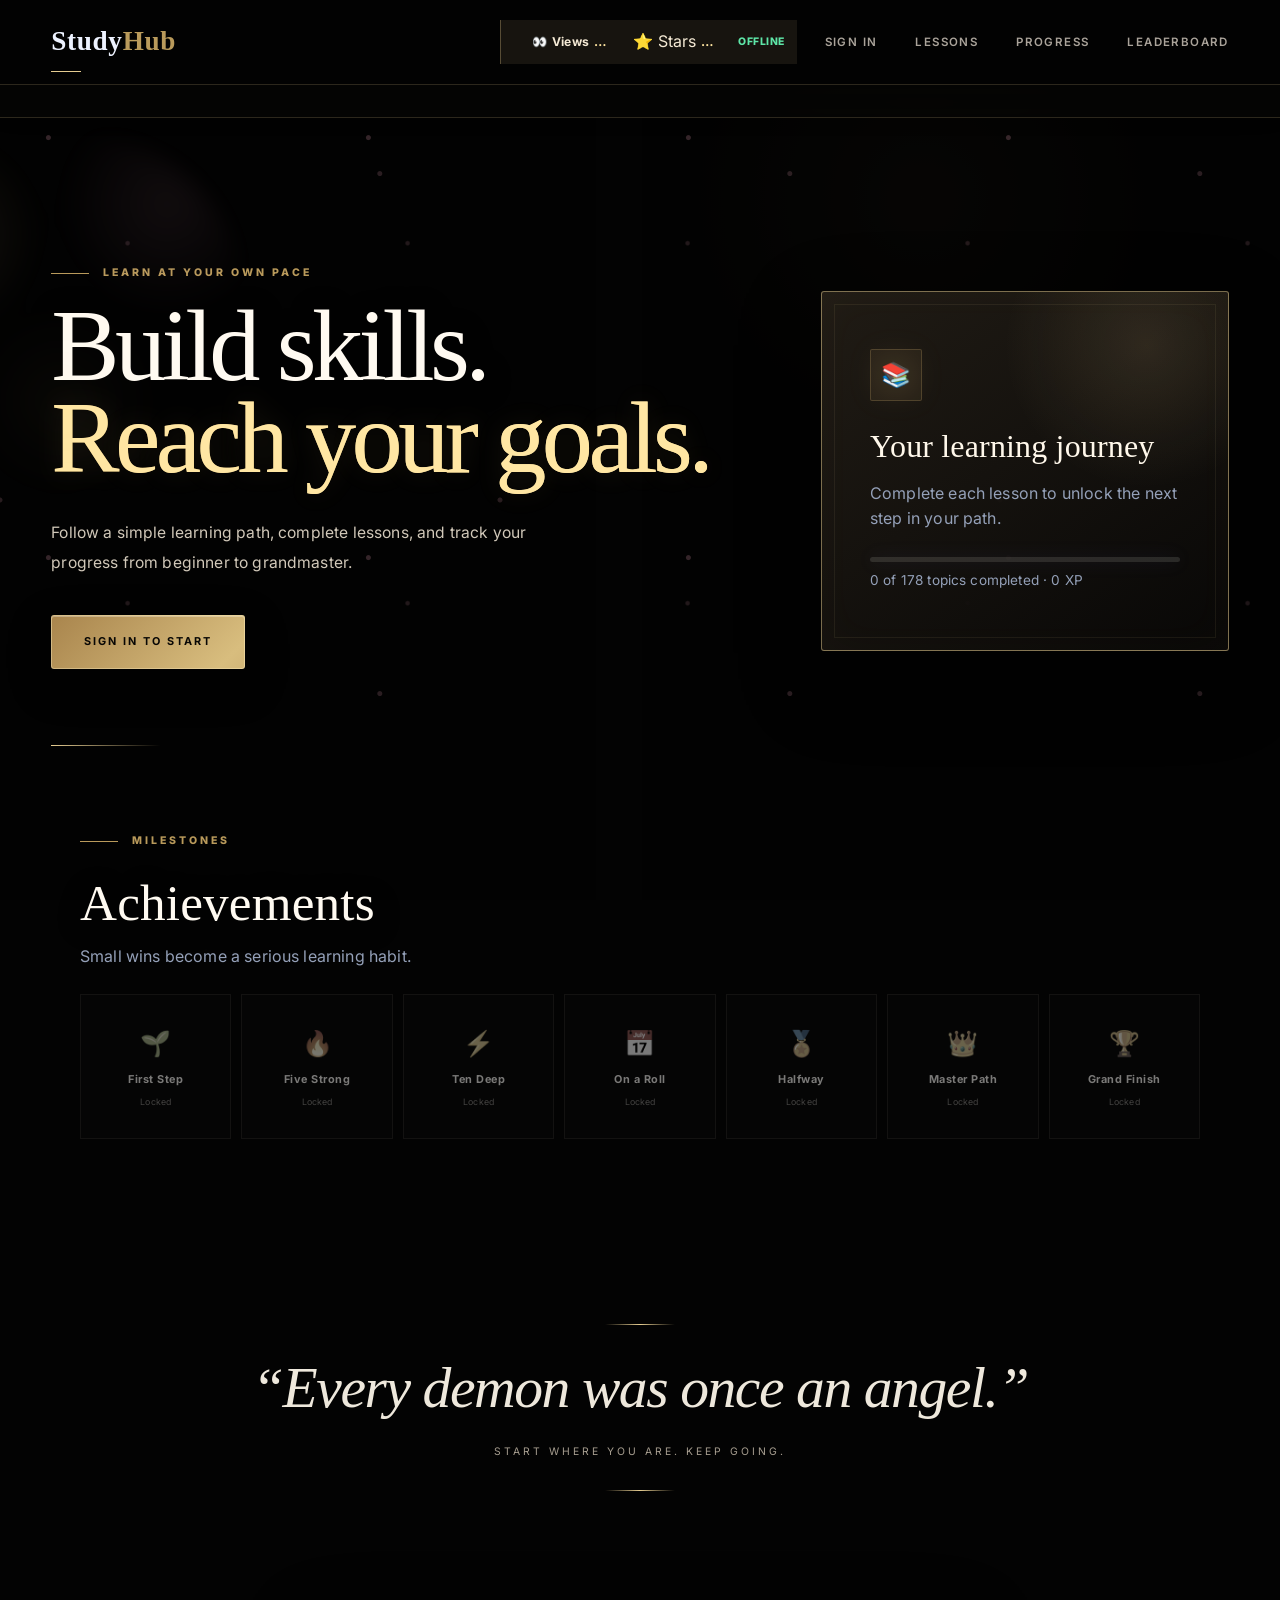
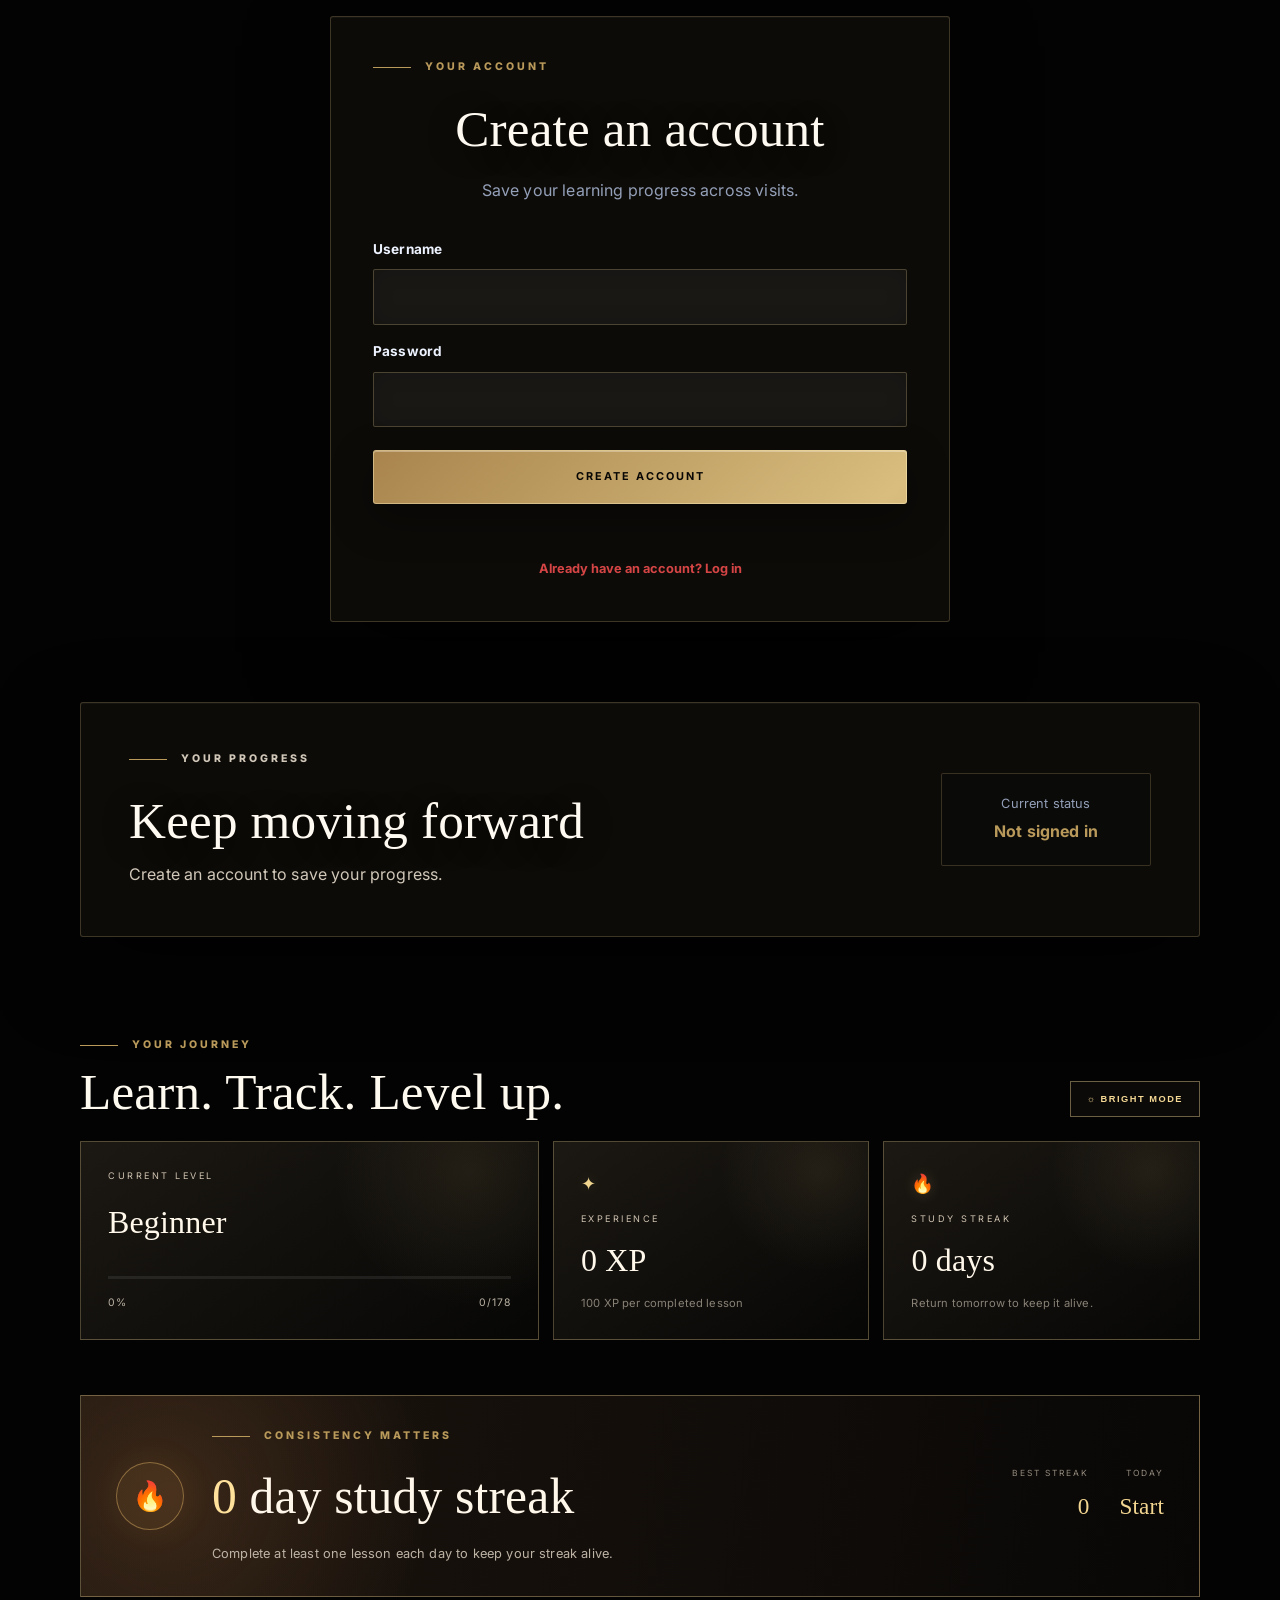
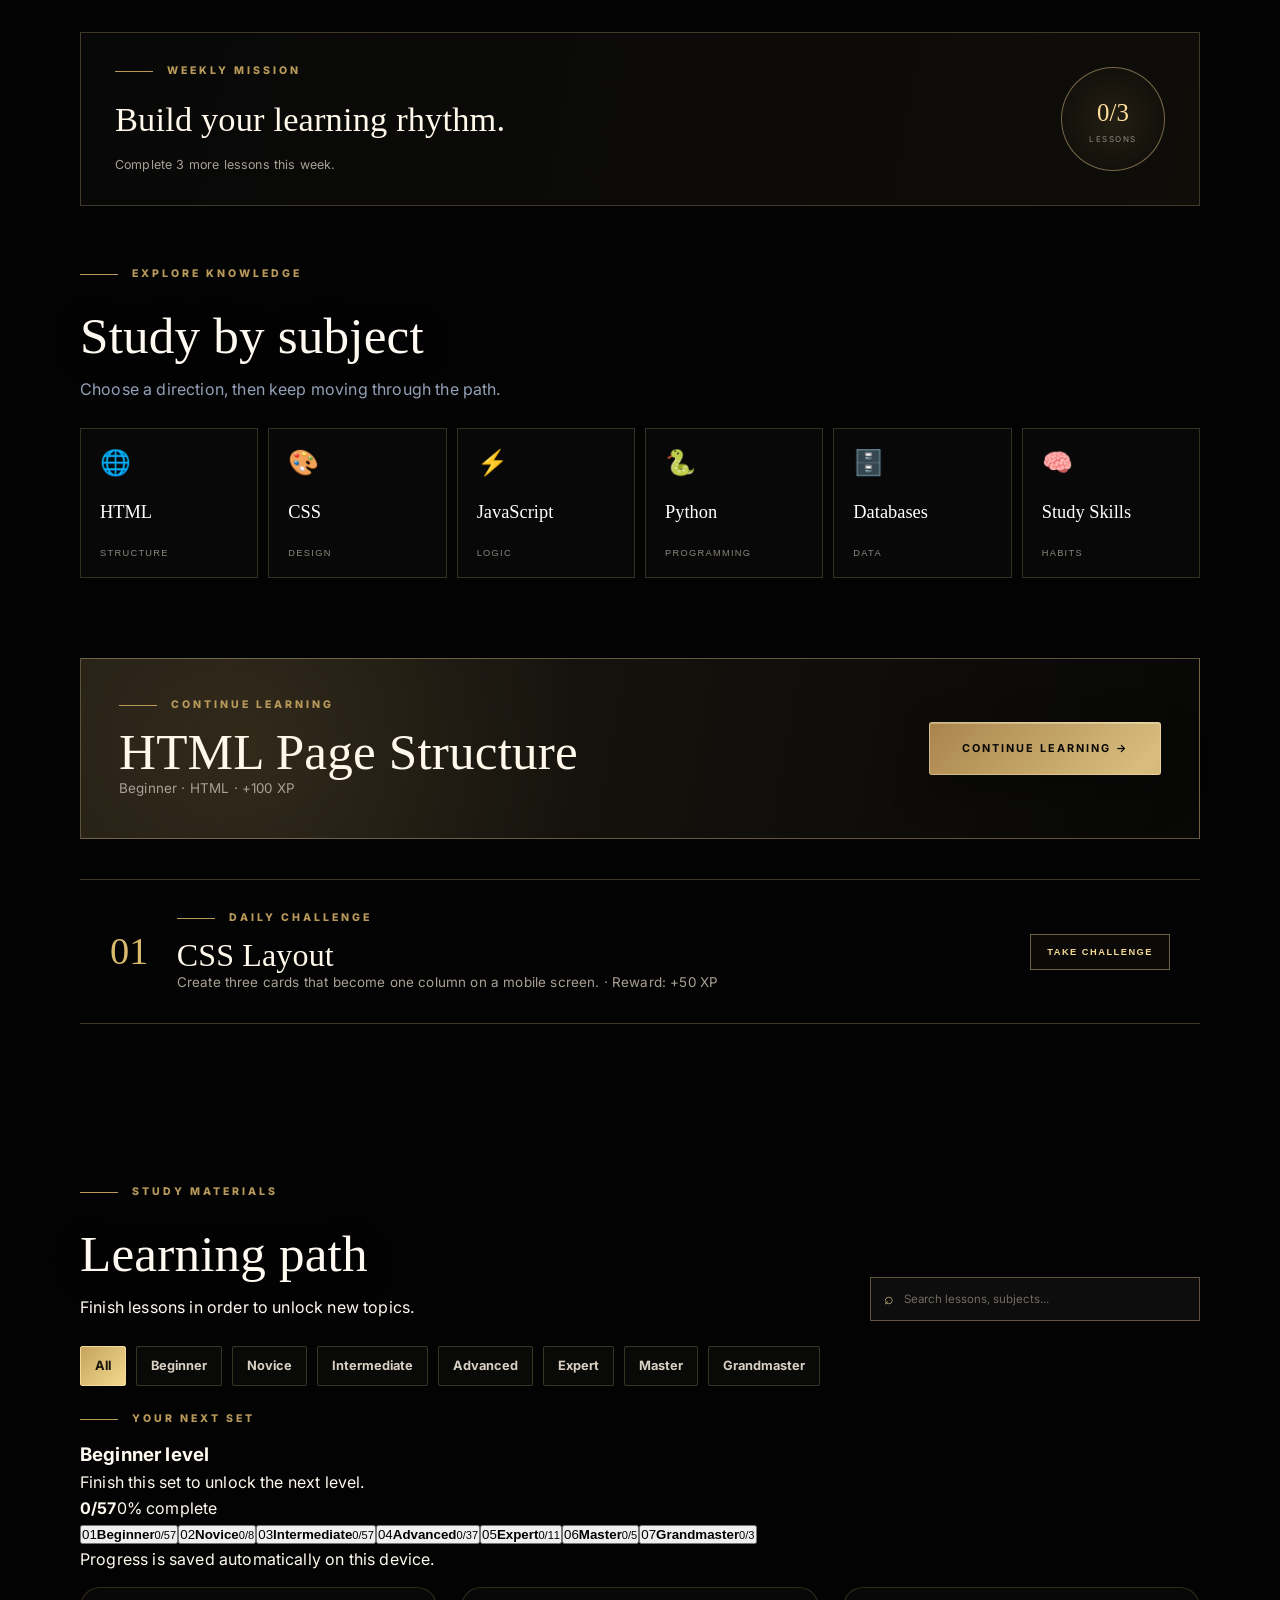
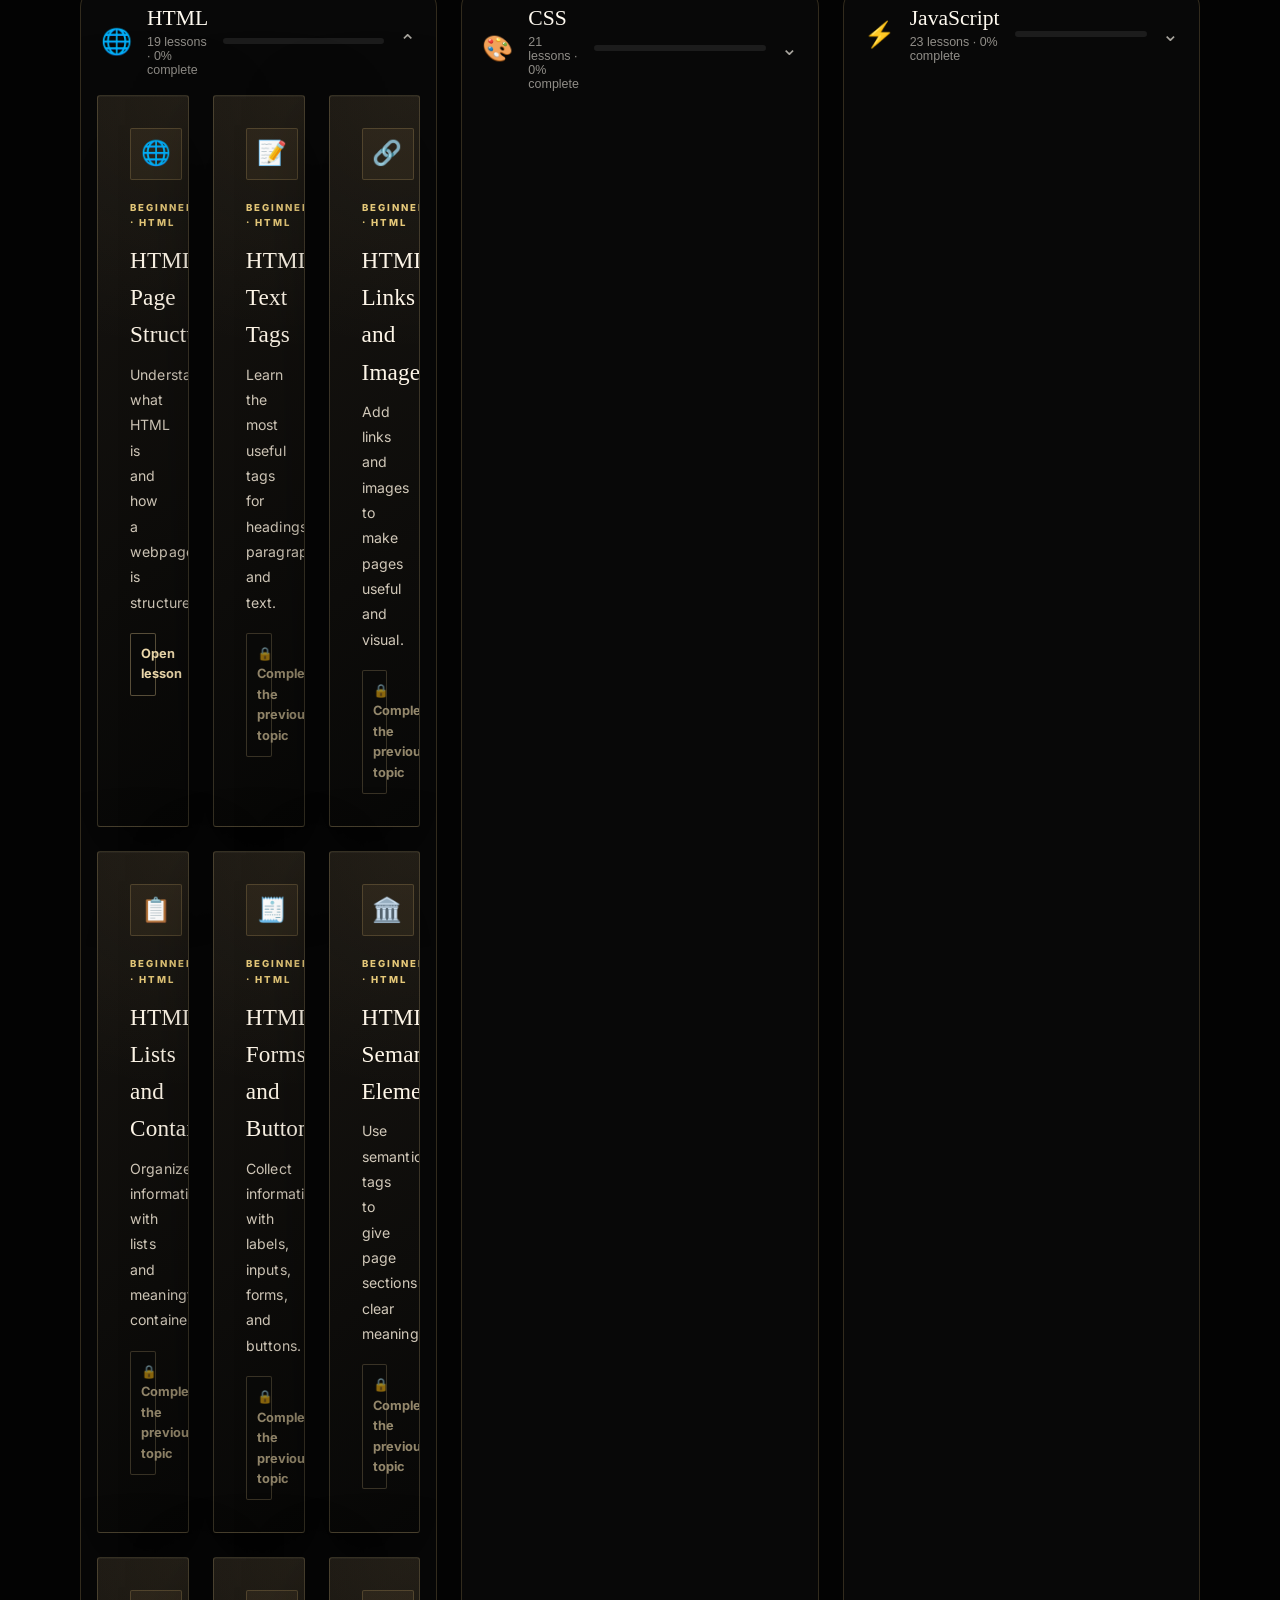
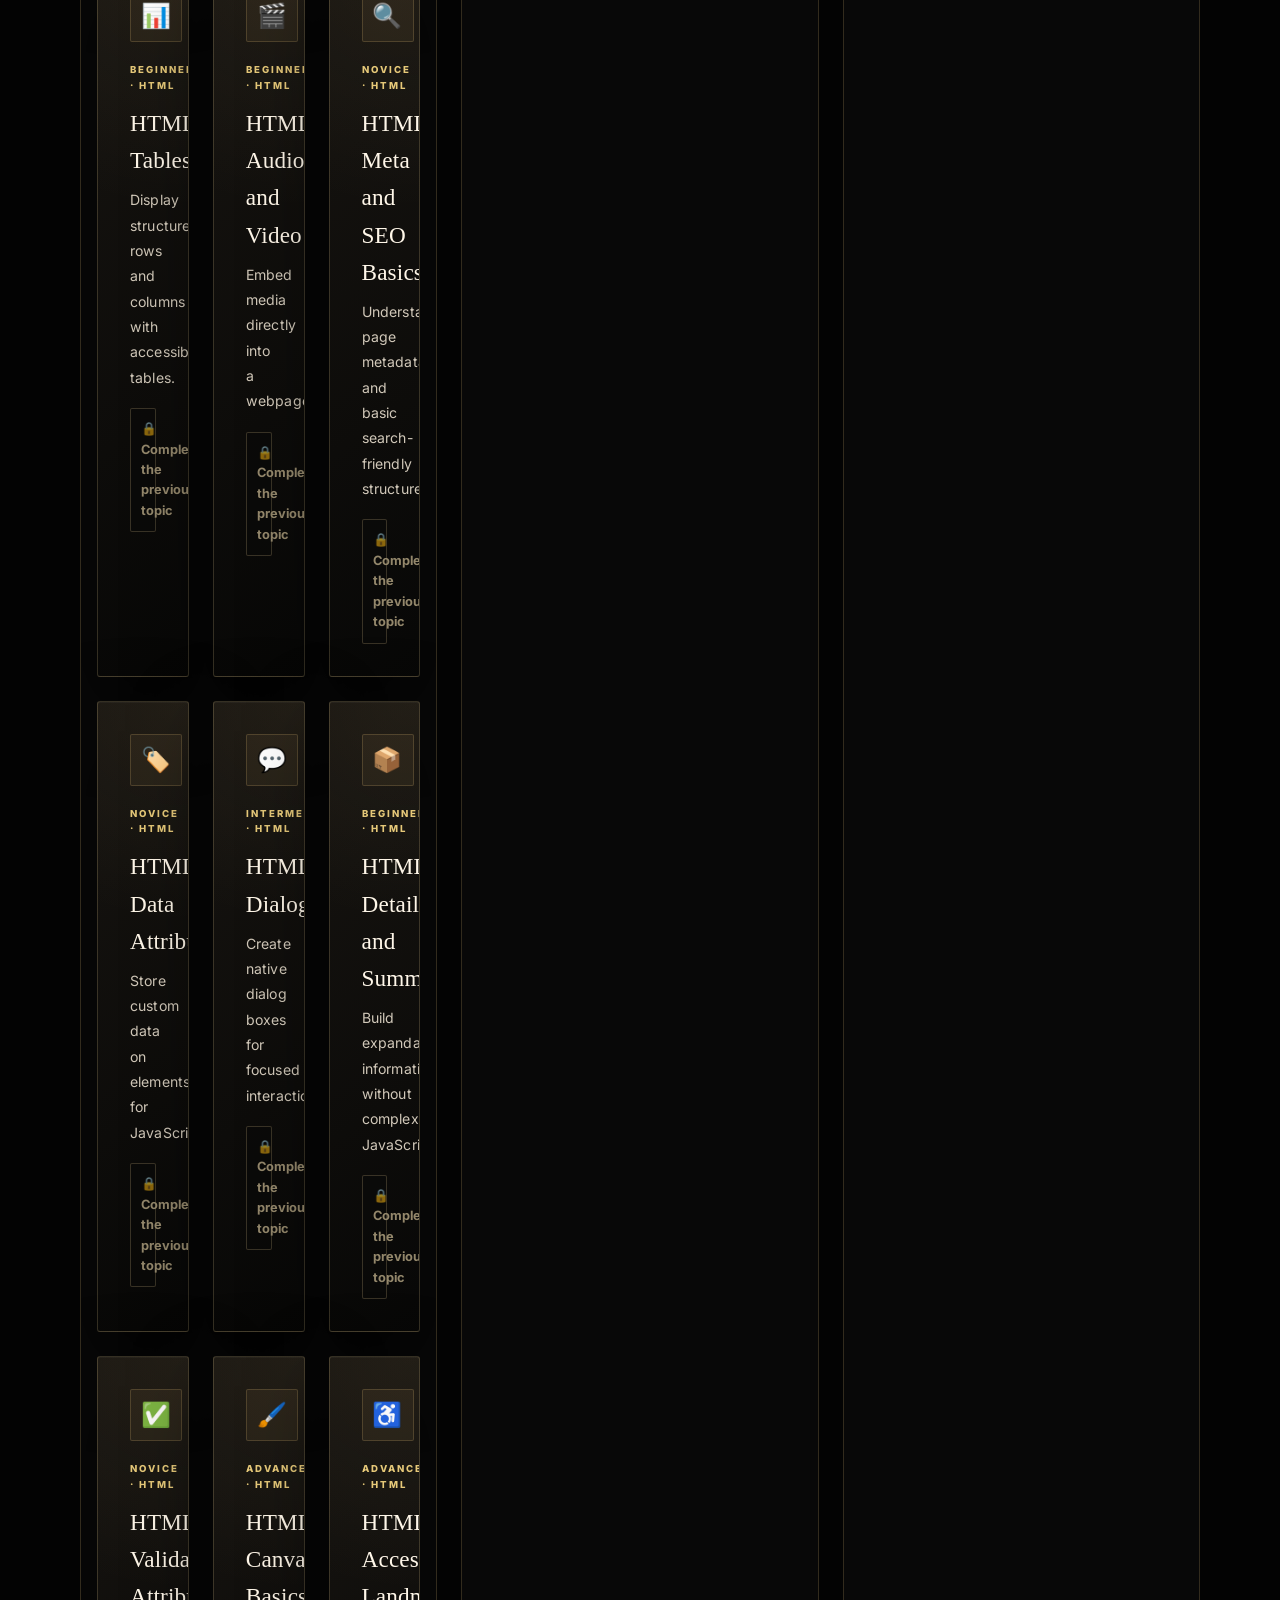
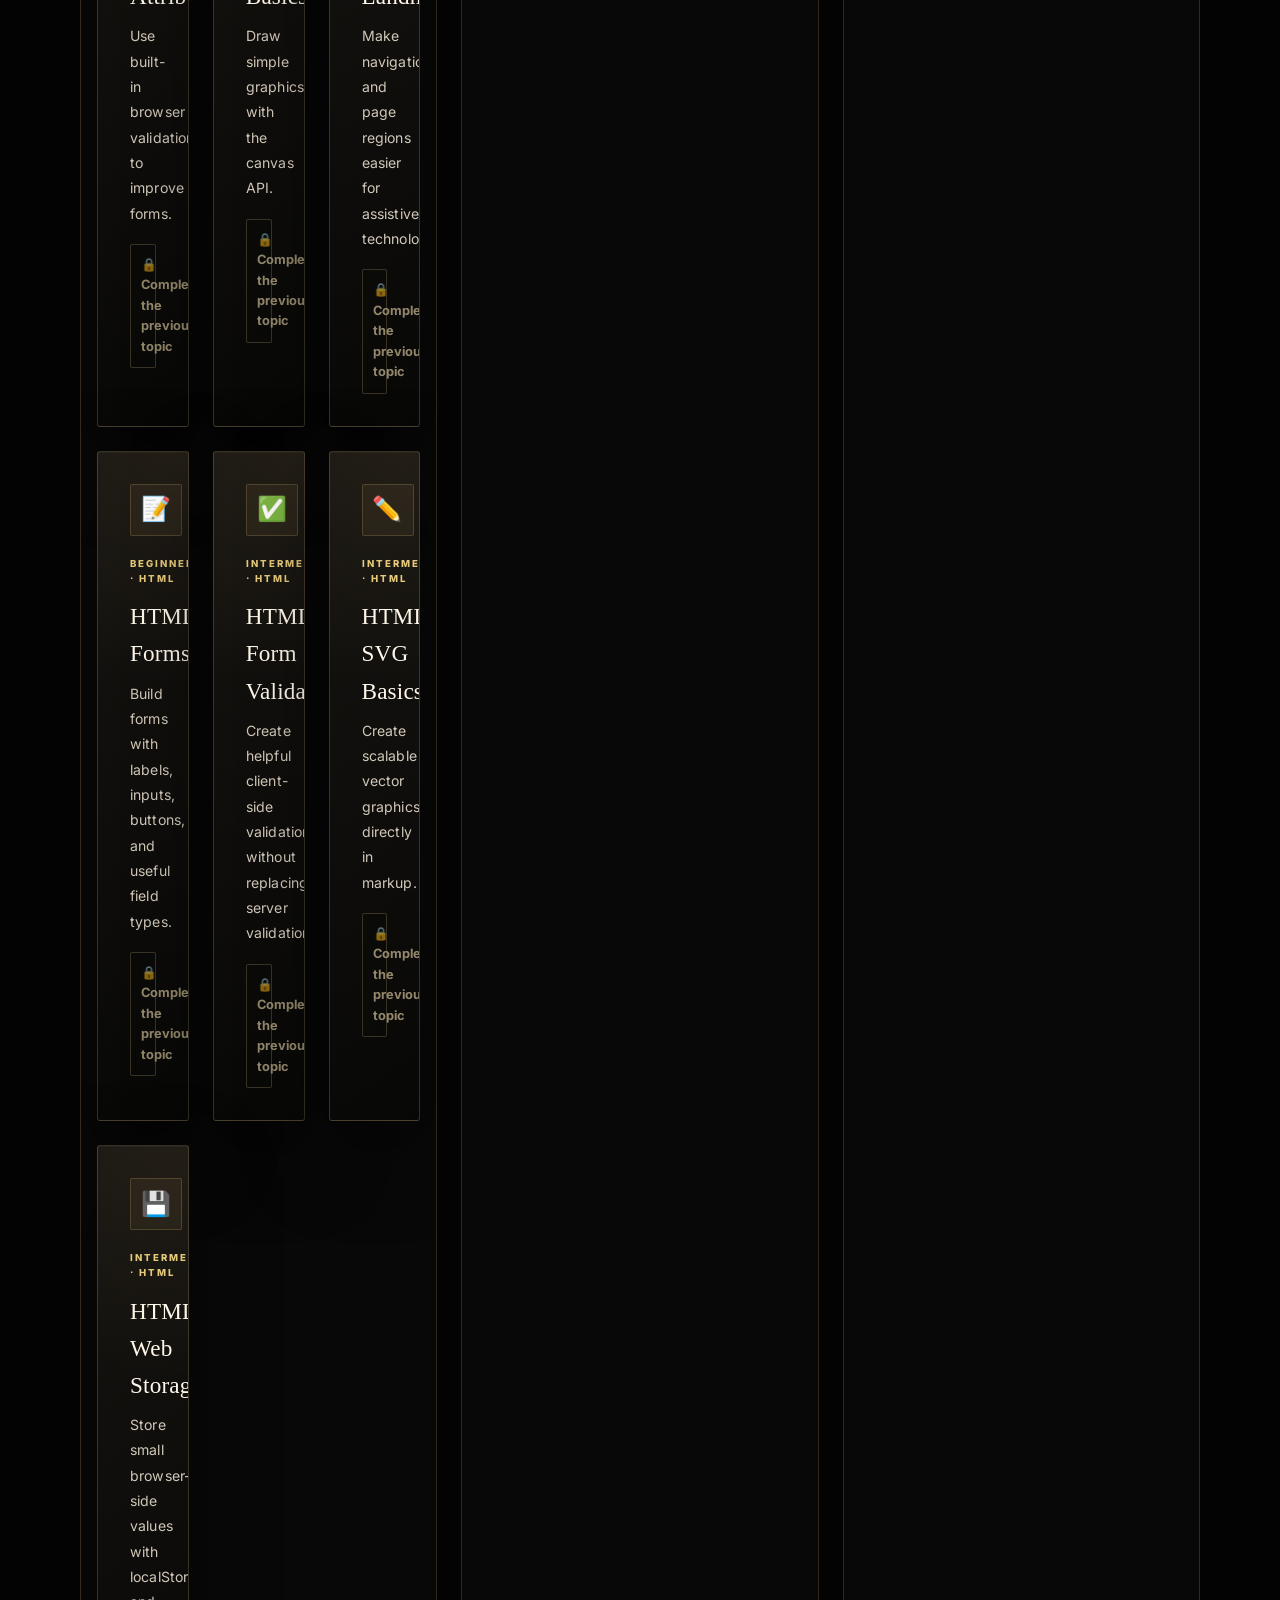
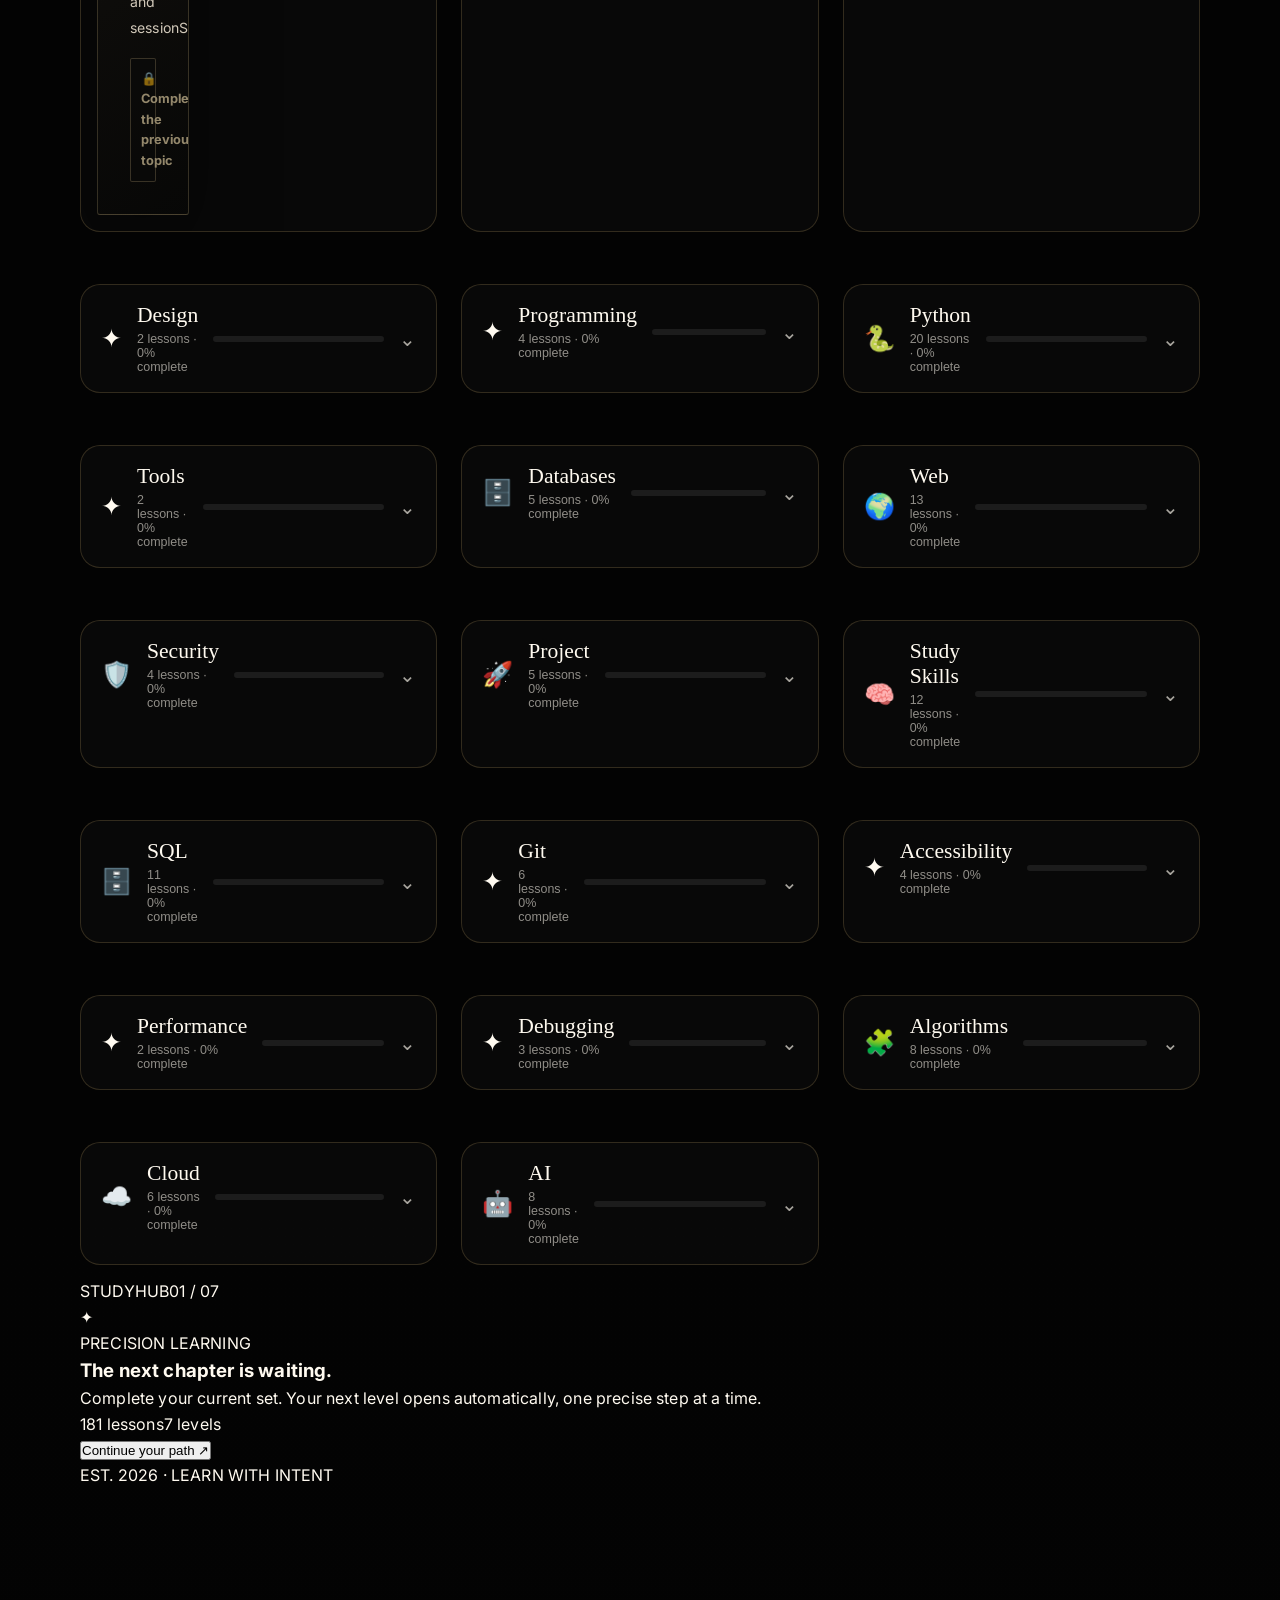
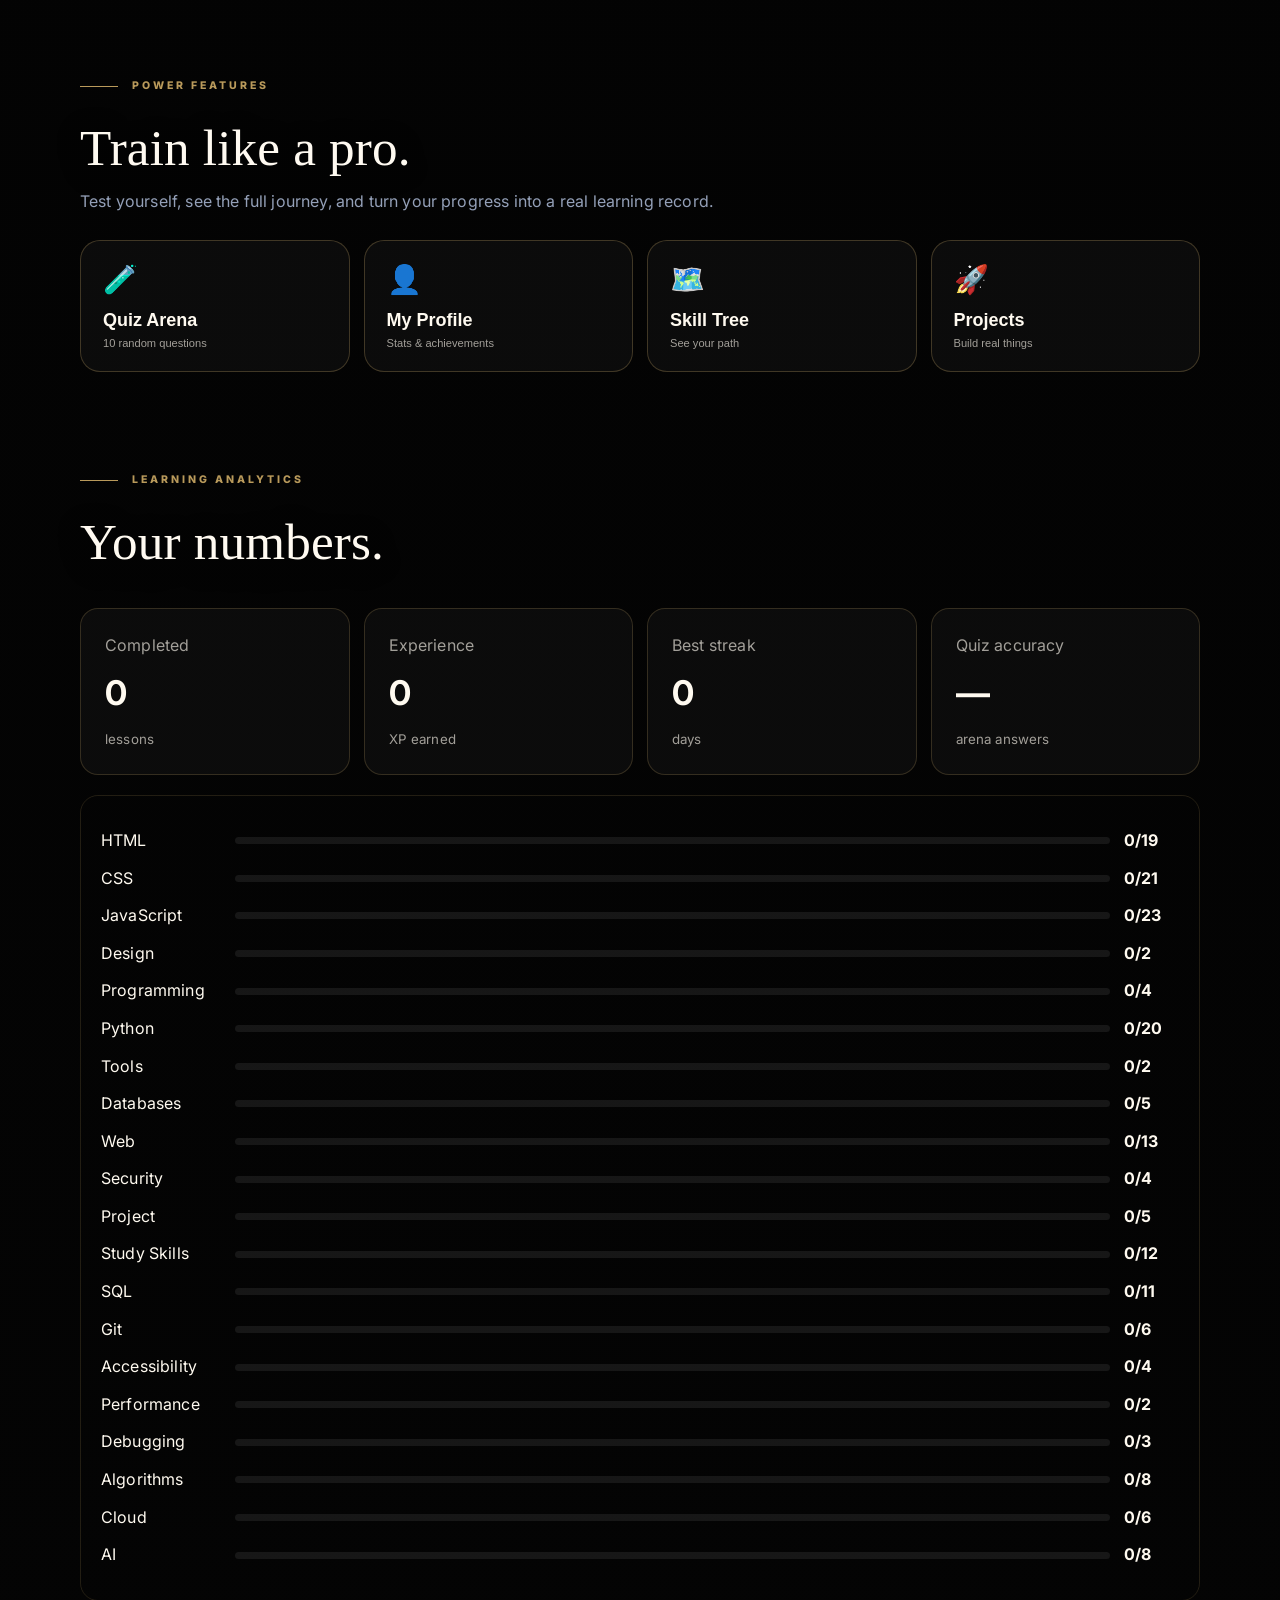
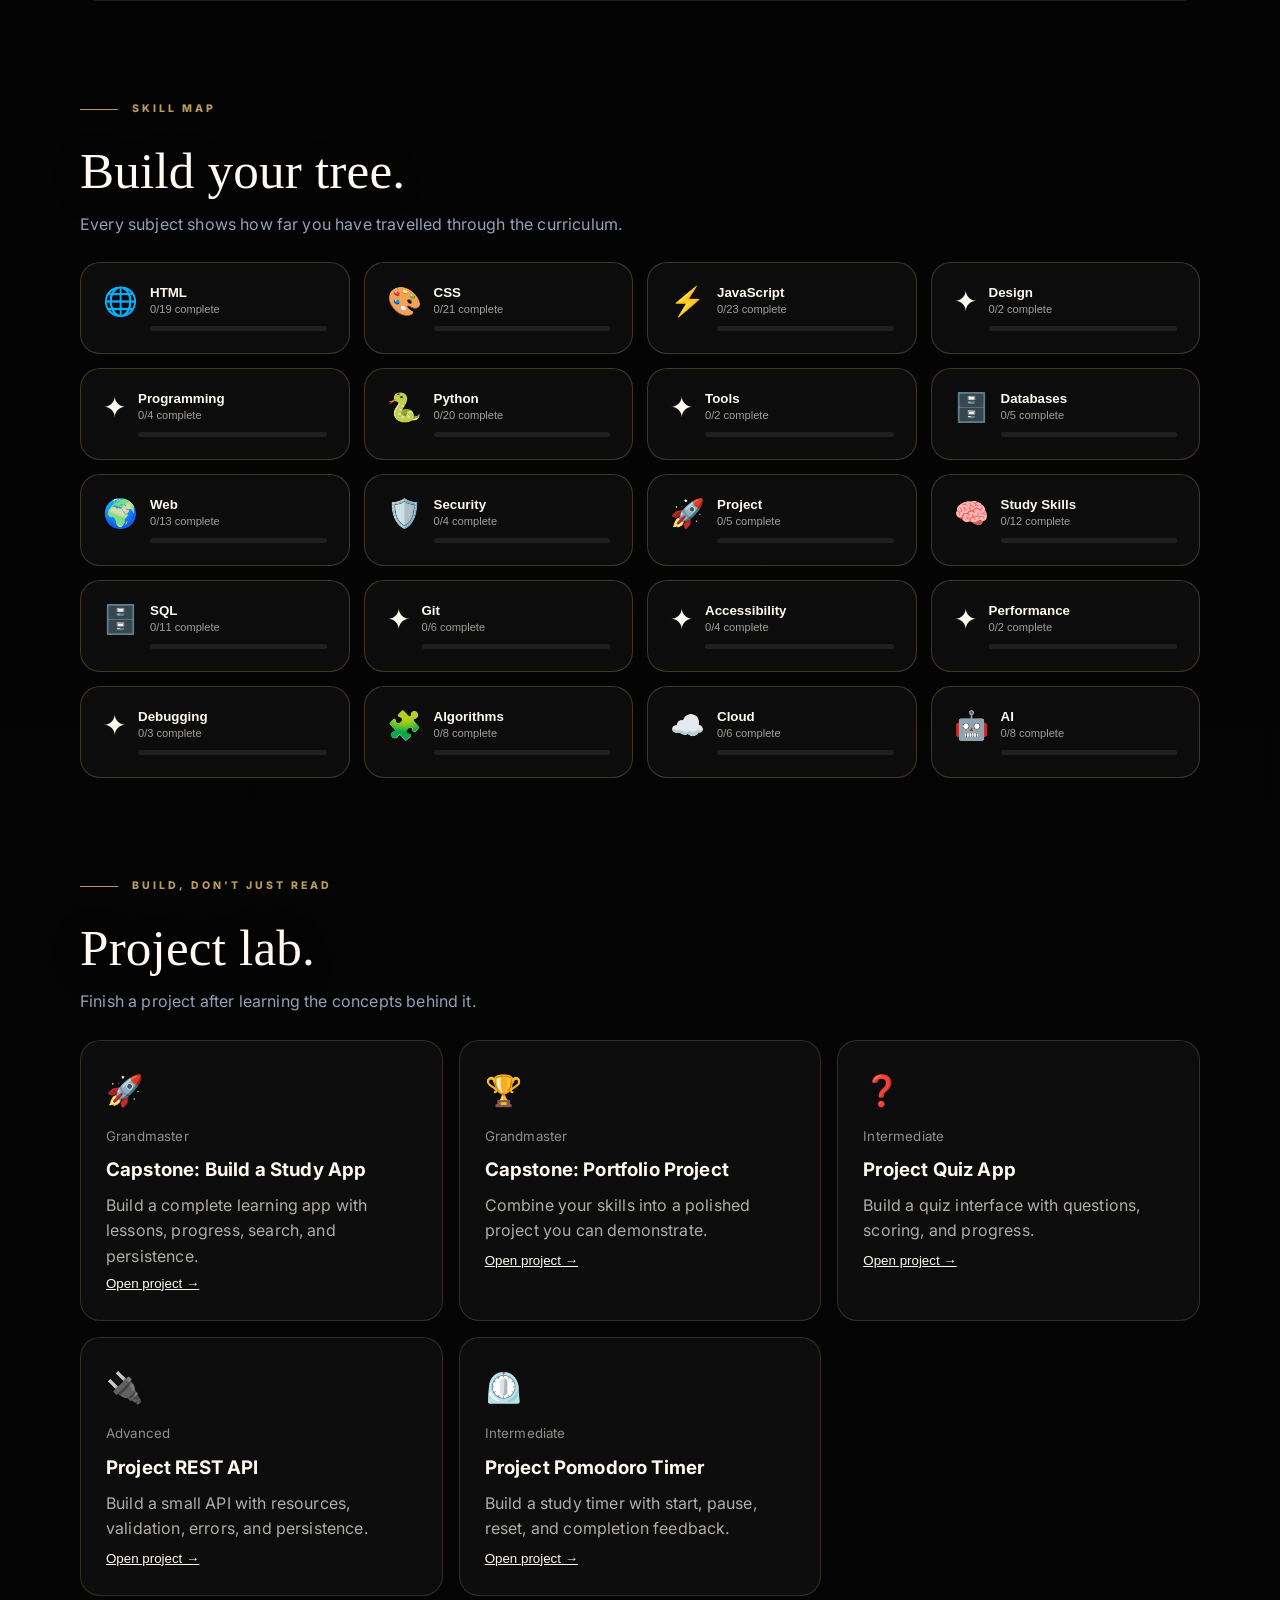
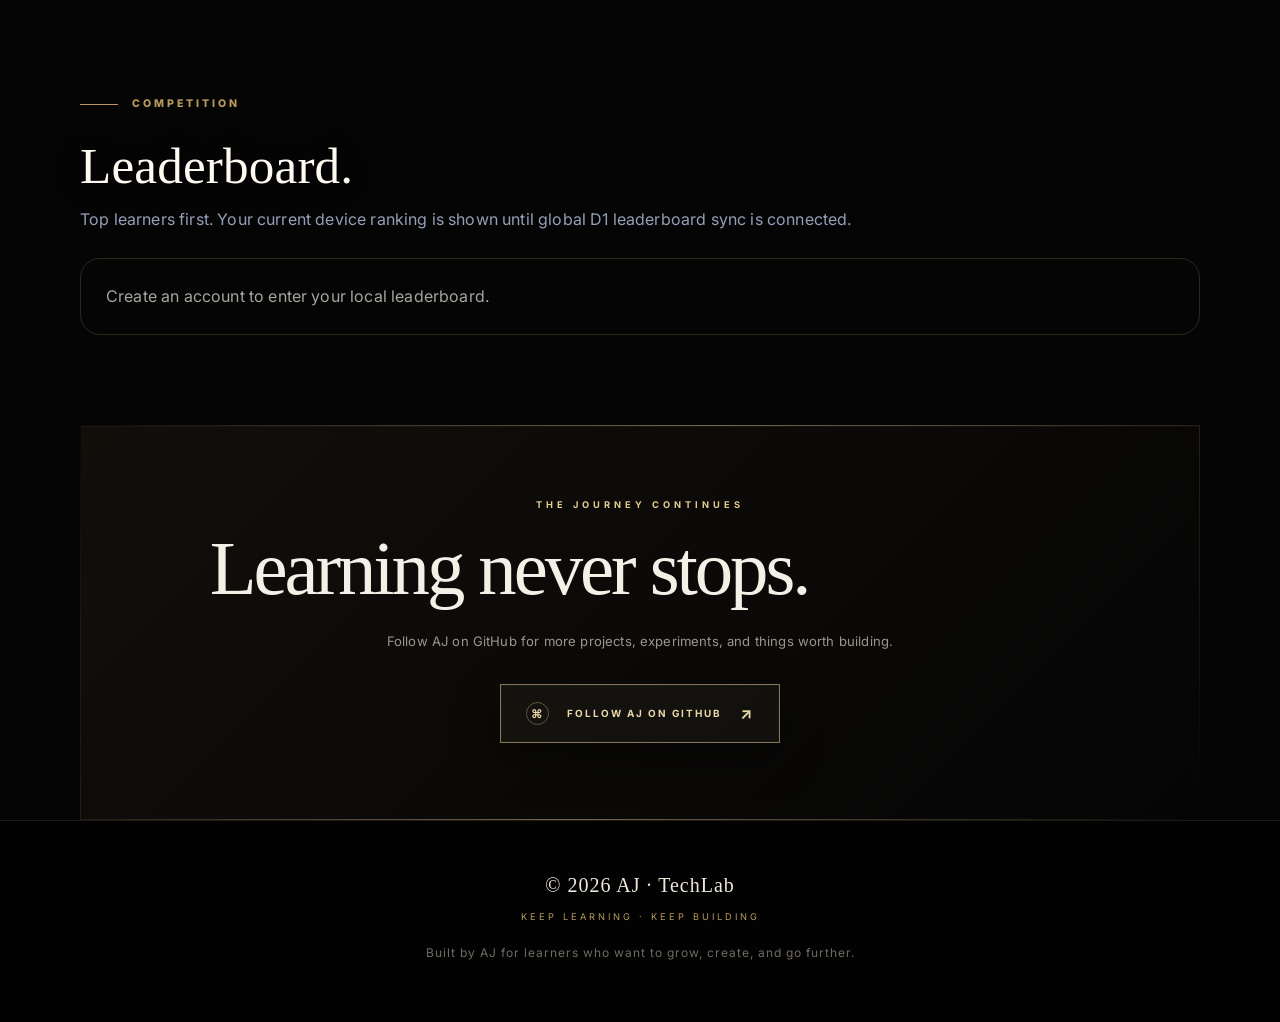
==== index.html @ 4e8a17aa "Add level roadmap and luxury learning panel" ====
<!DOCTYPE html>
<html lang="en">
<head>
  <meta charset="UTF-8">
  <meta name="viewport" content="width=device-width, initial-scale=1.0">
  <title>StudyPath</title>
  <link rel="stylesheet" href="styles.css">
</head>
<body>
  <header class="site-header">
    <nav class="navbar">
      <a class="logo" href="#">Study<span>Path</span></a>

      <!-- Stats Display Badge -->
      <div class="stats-badge" aria-label="StudyHub live stats">
        <span class="stat-item" id="viewCounter" title="Total views">
          <span aria-hidden="true">👀</span>
          <span class="stat-label">Views</span>
          <strong id="viewsCount">…</strong>
        </span>
        <button id="starButton" class="stat-item stat-button" type="button"
          aria-label="Star StudyHub" aria-pressed="false" title="Click to star StudyHub">
          <span aria-hidden="true">⭐</span>
          <span class="stat-label">Stars</span>
          <strong id="starsCount">…</strong>
        </button>
        <span id="statsStatus" class="stats-status" aria-live="polite">Connecting…</span>
      </div>

      <div class="nav-links">
        <a href="#account">Sign in</a>
        <a href="#lessons">Lessons</a>
        <a href="#progress">Progress</a>
        <a href="#leaderboard">Leaderboard</a>
      </div>

      <button id="logoutButton" class="logout-button hidden">Log out</button>
    </nav>
  </header>

  <section class="top-leaderboard" aria-label="Top three learners">
    <div id="topLeaderboard"></div>
  </section>

  <main>
    <section class="hero container">
      <div>
        <p class="eyebrow">Learn at your own pace</p>
        <h1>Build skills.<br><span>Reach your goals.</span></h1>
        <p class="hero-text">
          Follow a simple learning path, complete lessons, and track your progress
          from beginner to grandmaster.
        </p>
        <a class="button" href="#account">Sign in to start</a>
      </div>

      <div class="hero-card">
        <div class="card-icon">📚</div>
        <h2>Your learning journey</h2>
        <p>Complete each lesson to unlock the next step in your path.</p>
        <div class="progress-bar">
          <span id="heroProgressBar"></span>
        </div>
        <p id="progressText">0 of 7 lessons completed</p>
      </div>
    </section>

    <section class="achievements-section container">
      <div class="section-heading">
        <p class="eyebrow">Milestones</p>
        <h2>Achievements</h2>
        <p>Small wins become a serious learning habit.</p>
      </div>
      <div id="achievementGrid" class="achievement-grid"></div>
    </section>

    <section class="master-quote container" aria-label="Learning inspiration">
      <div class="quote-line"></div>
      <blockquote>“Every demon was once an angel.”</blockquote>
      <p>Start where you are. Keep going.</p>
      <div class="quote-line"></div>
    </section>

    <section id="account" class="account-section">
      <div class="section-heading">
        <p class="eyebrow" id="accountEyebrow">Your account</p>
        <h2 id="accountTitle">Create an account</h2>
        <p id="accountDescription">Save your learning progress across visits.</p>
      </div>

      <form id="accountForm" class="account-form">
        <label for="username">Username</label>
        <input id="username" type="text" autocomplete="username" required>

        <label for="password">Password</label>
        <input id="password" type="password" autocomplete="current-password" required>

        <button id="accountSubmit" class="button" type="submit">
          Create account
        </button>
      </form>

      <p id="accountMessage" class="account-message"></p>

      <button id="switchAccountMode" class="text-button" type="button">
        Already have an account? Log in
      </button>
    </section>

    <section id="progress" class="container progress-section">
      <div>
        <p class="eyebrow">Your progress</p>
        <h2>Keep moving forward</h2>
        <p id="welcomeText">Create an account to save your progress.</p>
      </div>
      <div class="clock-box">
        <span>Current status</span>
        <strong id="statusText">Not signed in</strong>
      </div>
    </section>

    <section class="learning-dashboard container" aria-label="Learning dashboard">
      <div class="dashboard-heading">
        <div>
          <p class="eyebrow">Your journey</p>
          <h2>Learn. Track. Level up.</h2>
        </div>
        <button id="themeButton" class="mini-action" type="button">☼ Bright mode</button>
      </div>
      <div class="dashboard-grid">
        <div class="dashboard-card dashboard-main">
          <span class="dashboard-label">Current level</span>
          <strong id="dashLevel">Beginner</strong>
          <div class="dashboard-progress"><span id="dashProgressBar"></span></div>
          <div class="dashboard-meta"><span id="dashProgress">0%</span><span id="dashLessons">0/0</span></div>
        </div>
        <div class="dashboard-card"><span class="dashboard-icon">✦</span><span class="dashboard-label">Experience</span><strong id="dashXp">0 XP</strong><small>100 XP per completed lesson</small></div>
        <div class="dashboard-card"><span class="dashboard-icon">🔥</span><span class="dashboard-label">Study streak</span><strong id="dashStreak">0 days</strong><small>Return tomorrow to keep it alive.</small></div>
      </div>
    </section>

    <section class="streak-hero container" aria-label="Study streak">
      <div class="streak-flame">🔥</div>
      <div class="streak-copy">
        <p class="eyebrow">Consistency matters</p>
        <h2><span id="streakBig">0</span> day study streak</h2>
        <p>Complete at least one lesson each day to keep your streak alive.</p>
      </div>
      <div class="streak-stats">
        <div><span>Best streak</span><strong id="bestStreak">0</strong></div>
        <div><span>Today</span><strong id="todayStatus">Start</strong></div>
      </div>
    </section>

    <section class="weekly-section container" aria-label="Weekly goal">
      <div class="weekly-card">
        <div>
          <p class="eyebrow">Weekly mission</p>
          <h2>Build your learning rhythm.</h2>
          <p id="weeklyText">Complete 3 lessons this week.</p>
        </div>
        <div class="weekly-ring"><strong id="weeklyCount">0/3</strong><span>lessons</span></div>
      </div>
    </section>

    <section class="subjects-section container" aria-label="Study subjects">
      <div class="section-heading">
        <p class="eyebrow">Explore knowledge</p>
        <h2>Study by subject</h2>
        <p>Choose a direction, then keep moving through the path.</p>
      </div>
      <div class="subject-grid">
        <button class="subject-card" data-subject="HTML"><span>🌐</span><b>HTML</b><small>Structure</small></button>
        <button class="subject-card" data-subject="CSS"><span>🎨</span><b>CSS</b><small>Design</small></button>
        <button class="subject-card" data-subject="JavaScript"><span>⚡</span><b>JavaScript</b><small>Logic</small></button>
        <button class="subject-card" data-subject="Python"><span>🐍</span><b>Python</b><small>Programming</small></button>
        <button class="subject-card" data-subject="Databases"><span>🗄️</span><b>Databases</b><small>Data</small></button>
        <button class="subject-card" data-subject="Study Skills"><span>🧠</span><b>Study Skills</b><small>Habits</small></button>
      </div>
    </section>

    <section class="continue-section container">
      <div class="continue-card">
        <div>
          <p class="eyebrow">Continue learning</p>
          <h2 id="continueTitle">Start your first lesson</h2>
          <p id="continueMeta">Open the learning path and begin your journey.</p>
        </div>
        <button id="continueButton" class="button" type="button">Continue learning →</button>
      </div>
    </section>

    <section class="challenge-section container">
      <div class="challenge-card">
        <div class="challenge-number">01</div>
        <div class="challenge-copy">
          <p class="eyebrow">Daily challenge</p>
          <h2 id="challengeTitle">Today's challenge</h2>
          <p id="challengeText">A new challenge is waiting for you.</p>
        </div>
        <button id="challengeButton" class="outline-button" type="button">Take challenge</button>
      </div>
    </section>

    <section id="lessons" class="section container">
      <div class="section-heading lessons-heading">
        <div>
          <p class="eyebrow">Study materials</p>
          <h2>Learning path</h2>
          <p>Finish lessons in order to unlock new topics.</p>
        </div>
        <label class="search-box">
          <span aria-hidden="true">⌕</span>
          <input id="lessonSearch" type="search" placeholder="Search lessons, subjects..." autocomplete="off">
        </label>
      </div>

      <div class="filter-buttons">
        <button class="filter-button active" data-filter="All">All</button>
        <button class="filter-button" data-filter="Beginner">Beginner</button>
        <button class="filter-button" data-filter="Novice">Novice</button>
        <button class="filter-button" data-filter="Intermediate">Intermediate</button>
        <button class="filter-button" data-filter="Advanced">Advanced</button>
        <button class="filter-button" data-filter="Expert">Expert</button>
        <button class="filter-button" data-filter="Master">Master</button>
        <button class="filter-button" data-filter="Grandmaster">Grandmaster</button>
      </div>

      <p id="searchEmpty" class="search-empty" hidden>No lessons match your search. Try another topic.</p>
      <div id="levelRoadmap" class="level-roadmap" aria-label="Learning level roadmap"></div>
      <div class="learning-layout">
        <div id="materialGrid" class="material-grid"></div>
        <aside class="luxury-learning-ad" aria-label="StudyHub premium learning panel">
          <div class="luxury-ad-topline"><span>STUDYHUB</span><span>01 / 07</span></div>
          <div class="luxury-ad-seal"><span>✦</span></div>
          <p class="luxury-ad-kicker">PRECISION LEARNING</p>
          <h3>The next chapter is waiting.</h3>
          <p class="luxury-ad-copy">Complete your current set. Your next level opens automatically, one precise step at a time.</p>
          <div class="luxury-ad-rule"></div>
          <div class="luxury-ad-meta"><span>181 lessons</span><span>7 levels</span></div>
          <button type="button" class="luxury-ad-button" onclick="document.getElementById('lessons')?.scrollIntoView({behavior:'smooth'})">Continue your path <span>↗</span></button>
          <div class="luxury-ad-foot">EST. 2026 · LEARN WITH INTENT</div>
        </aside>
      </div>
    </section>
  </main>

<!-- StudyHub Power Features -->
<section class="power-section container" id="power">
  <div class="section-heading">
    <p class="eyebrow">Power features</p>
    <h2>Train like a pro.</h2>
    <p>Test yourself, see the full journey, and turn your progress into a real learning record.</p>
  </div>
  <div class="power-actions">
    <button class="power-button" id="openQuizMode" type="button"><span>🧪</span><b>Quiz Arena</b><small>10 random questions</small></button>
    <button class="power-button" id="openProfile" type="button"><span>👤</span><b>My Profile</b><small>Stats & achievements</small></button>
    <button class="power-button" id="openSkillTree" type="button"><span>🗺️</span><b>Skill Tree</b><small>See your path</small></button>
    <button class="power-button" id="openProjects" type="button"><span>🚀</span><b>Projects</b><small>Build real things</small></button>
  </div>
</section>

<section class="analytics-section container" id="analytics">
  <div class="section-heading">
    <p class="eyebrow">Learning analytics</p>
    <h2>Your numbers.</h2>
  </div>
  <div class="analytics-grid">
    <div class="analytics-card"><span>Completed</span><strong id="statCompleted">0</strong><small>lessons</small></div>
    <div class="analytics-card"><span>Experience</span><strong id="statXp">0</strong><small>XP earned</small></div>
    <div class="analytics-card"><span>Best streak</span><strong id="statBest">0</strong><small>days</small></div>
    <div class="analytics-card"><span>Quiz accuracy</span><strong id="statAccuracy">—</strong><small>arena answers</small></div>
  </div>
  <div class="analytics-bars" id="subjectAnalytics"></div>
</section>

<section class="skill-section container" id="skillTree">
  <div class="section-heading">
    <p class="eyebrow">Skill map</p>
    <h2>Build your tree.</h2>
    <p>Every subject shows how far you have travelled through the curriculum.</p>
  </div>
  <div class="skill-tree-grid" id="skillTreeGrid"></div>
</section>

<section class="projects-section container" id="projects">
  <div class="section-heading">
    <p class="eyebrow">Build, don't just read</p>
    <h2>Project lab.</h2>
    <p>Finish a project after learning the concepts behind it.</p>
  </div>
  <div class="project-grid" id="projectGrid"></div>
</section>

<section class="leaderboard-section container leaderboard-tab-section" id="leaderboard">
  <div class="section-heading">
    <p class="eyebrow">Competition</p>
    <h2>Leaderboard.</h2>
    <p>Top learners first. Your current device ranking is shown until global D1 leaderboard sync is connected.</p>
  </div>
  <div class="leaderboard-card" id="leaderboardCard"></div>
</section>

<div class="feature-modal" id="featureModal" aria-hidden="true">
  <div class="feature-backdrop" data-close-feature></div>
  <div class="feature-dialog" role="dialog" aria-modal="true" aria-labelledby="featureTitle">
    <button class="feature-close" type="button" data-close-feature aria-label="Close">×</button>
    <div id="featureContent"></div>
  </div>
</div>

    <section class="github-promo" aria-label="Follow AJ on GitHub">
      <div class="github-promo-glow"></div>
      <div class="github-promo-content">
        <span class="github-promo-kicker">THE JOURNEY CONTINUES</span>
        <h2>Learning never stops.</h2>
        <p>Follow AJ on GitHub for more projects, experiments, and things worth building.</p>
        <a class="github-promo-button" href="https://github.com/AJ-8A/" target="_blank" rel="noopener noreferrer">
          <span class="github-mark" aria-hidden="true">⌘</span>
          <span>Follow AJ on GitHub</span>
          <span aria-hidden="true">↗</span>
        </a>
      </div>
    </section>

  <footer class="site-footer">
    <p class="footer-brand">© 2026 AJ · TechLab</p>
    <p class="footer-tagline">Keep learning · Keep building</p>
    <p class="footer-copy">Built by AJ for learners who want to grow, create, and go further.</p>
  </footer>

  <script src="extra-lessons.js"></script>
  <script src="script.js"></script>
  <script src="power-features.js"></script>
</body>
</html>
---- styles.css ----
@import url('https://fonts.googleapis.com/css2?family=Inter:wght@400;500;600;700;800&display=swap');

:root {
  --background: #070b14;
  --surface: #101725;
  --text: #edf2ff;
  --muted: #94a0b8;
  --primary: #7c83ff;
  --primary-dark: #9aa0ff;
  --border: #202a3d;
  --shadow: 0 18px 45px rgba(0, 0, 0, 0.35);
}

* {
  box-sizing: border-box;
  margin: 0;
  padding: 0;
}

html {
  scroll-behavior: smooth;
}

body {
  min-height: 100vh;
  background:
    radial-gradient(circle at top right, rgba(124,131,255,.16) 0, transparent 30%),
    var(--background);
  color: var(--text);
  font-family: 'Inter', sans-serif;
  line-height: 1.6;
}

.hidden {
  display: none !important;
}

.site-header {
  background: rgba(8, 12, 22, 0.88);
  border-bottom: 1px solid var(--border);
  backdrop-filter: blur(12px);
}

.navbar {
  width: min(1120px, 90%);
  min-height: 75px;
  margin: auto;
  display: flex;
  align-items: center;
  justify-content: space-between;
}

.logo {
  color: var(--text);
  font-size: 1.35rem;
  font-weight: 800;
  text-decoration: none;
}

.logo span {
  color: var(--primary);
}

.stats-badge {
  display: flex;
  align-items: center;
  gap: 8px;
  margin-left: auto;
  margin-right: 28px;
  padding: 5px;
  border: 1px solid var(--border);
  border-radius: 13px;
  background: rgba(16, 23, 37, 0.82);
  box-shadow: 0 5px 18px rgba(38, 50, 80, 0.06);
}

.stat-item {
  display: inline-flex;
  align-items: center;
  gap: 5px;
  min-height: 34px;
  padding: 0 9px;
  border-radius: 9px;
  color: var(--muted);
  font-size: 0.76rem;
  font-weight: 700;
  white-space: nowrap;
}

.stat-item strong {
  color: var(--text);
  font-size: 0.78rem;
}

.stat-button {
  border: 0;
  background: transparent;
  font: inherit;
  cursor: pointer;
  transition: 0.2s ease;
}

.stat-button:hover {
  background: #28220d;
  color: #ffd75a;
  transform: translateY(-1px);
}

.stat-button.starred {
  background: #332b0f;
  color: #8a6500;
}

.stat-button.loading {
  opacity: 0.65;
  cursor: wait;
}

.stat-button:disabled {
  cursor: wait;
}

.stats-status {
  padding: 0 7px;
  color: #5ee6a8;
  font-size: 0.65rem;
  font-weight: 800;
  text-transform: uppercase;
  letter-spacing: 0.5px;
}

.nav-links {
  display: flex;
  gap: 28px;
}

.nav-links a {
  color: var(--muted);
  font-size: 0.9rem;
  font-weight: 600;
  text-decoration: none;
}

.nav-links a:hover {
  color: var(--primary);
}

.logout-button {
  border: 0;
  padding: 9px 16px;
  border-radius: 8px;
  background: #32171c;
  color: #ff7585;
  font: inherit;
  font-size: 0.85rem;
  font-weight: 700;
  cursor: pointer;
}

.container {
  width: min(1120px, 90%);
  margin: auto;
}

.hero {
  min-height: 470px;
  display: grid;
  grid-template-columns: 1.4fr 0.8fr;
  align-items: center;
  gap: 70px;
  padding: 75px 0;
}

.eyebrow {
  margin-bottom: 12px;
  color: var(--primary);
  font-size: 0.75rem;
  font-weight: 800;
  letter-spacing: 1.5px;
  text-transform: uppercase;
}

h1 {
  max-width: 650px;
  font-size: clamp(2.5rem, 6vw, 4.7rem);
  line-height: 1.08;
  letter-spacing: -2px;
}

h1 span {
  color: var(--primary);
}

.hero-text {
  max-width: 520px;
  margin: 24px 0 30px;
  color: var(--muted);
  font-size: 1.05rem;
}

.button {
  display: inline-block;
  border: 0;
  padding: 13px 22px;
  border-radius: 10px;
  background: var(--primary);
  color: white;
  font: inherit;
  font-weight: 700;
  text-decoration: none;
  cursor: pointer;
  box-shadow: 0 8px 18px rgba(89, 100, 232, 0.25);
  transition: 0.2s ease;
}

.button:hover {
  background: var(--primary-dark);
  transform: translateY(-2px);
}

.hero-card,
.progress-section,
.account-section {
  background: rgba(16, 23, 37, 0.94);
  border: 1px solid var(--border);
  border-radius: 18px;
  box-shadow: var(--shadow);
}

.hero-card {
  padding: 32px;
}

.card-icon,
.material-icon {
  display: grid;
  width: 52px;
  height: 52px;
  margin-bottom: 20px;
  place-items: center;
  border-radius: 14px;
  font-size: 1.5rem;
}

.card-icon {
  background: #1b2040;
}

.hero-card h2 {
  margin-bottom: 8px;
}

.hero-card p,
.progress-section p,
.section-heading > p:last-child,
.material-card p {
  color: var(--muted);
}

.progress-bar {
  height: 9px;
  margin: 25px 0 8px;
  overflow: hidden;
  border-radius: 20px;
  background: #1d2638;
}

.progress-bar span {
  display: block;
  width: 0%;
  height: 100%;
  border-radius: inherit;
  background: linear-gradient(90deg, var(--primary), #a9adff);
  transition: width 0.4s ease;
}

#progressText {
  color: var(--muted);
  font-size: 0.85rem;
}

.section {
  padding: 35px 0 80px;
}

.section-heading {
  margin-bottom: 25px;
}

.section-heading h2,
.progress-section h2 {
  font-size: 2rem;
}

.filter-buttons {
  display: flex;
  flex-wrap: wrap;
  gap: 10px;
  margin-bottom: 25px;
}

.filter-button {
  border: 1px solid var(--border);
  padding: 9px 14px;
  border-radius: 20px;
  background: #111827;
  color: var(--muted);
  font: inherit;
  font-size: 0.8rem;
  font-weight: 700;
  cursor: pointer;
}

.filter-button.active,
.filter-button:hover {
  border-color: var(--primary);
  background: var(--primary);
  color: white;
}

.material-grid {
  display: grid;
  grid-template-columns: repeat(3, 1fr);
  gap: 20px;
}

.material-card {
  padding: 26px;
  background: var(--surface);
  border: 1px solid var(--border);
  border-radius: 16px;
  box-shadow: var(--shadow);
  transition: transform 0.2s ease;
}

.material-card:hover {
  transform: translateY(-5px);
}

.material-card h3 {
  margin-bottom: 8px;
}

.level {
  display: inline-block;
  margin-bottom: 12px;
  color: var(--primary);
  font-size: 0.72rem;
  font-weight: 800;
  text-transform: uppercase;
}

.complete-button {
  display: block;
  width: 100%;
  margin-top: 18px;
  border: 1px solid var(--primary);
  padding: 10px;
  border-radius: 9px;
  background: white;
  color: var(--primary);
  font: inherit;
  font-size: 0.8rem;
  font-weight: 700;
  cursor: pointer;
}

.complete-button:hover,
.complete-button.completed {
  background: var(--primary);
  color: white;
}

.complete-button:disabled {
  cursor: not-allowed;
  opacity: 0.6;
}

.blue {
  background: #10283b;
}

.purple {
  background: #241b3b;
}

.orange {
  background: #352614;
}

.pink {
  background: #351b2a;
}

.green {
  background: #123126;
}

.dark {
  background: #1c2535;
}

.progress-section {
  display: flex;
  align-items: center;
  justify-content: space-between;
  gap: 30px;
  margin-bottom: 70px;
  padding: 35px;
}

.clock-box {
  min-width: 210px;
  padding: 20px;
  border-radius: 12px;
  background: #171f35;
  text-align: center;
}

.clock-box span,
.clock-box strong {
  display: block;
}

.clock-box span {
  color: var(--muted);
  font-size: 0.8rem;
}

.clock-box strong {
  margin-top: 5px;
  color: var(--primary);
  font-size: 1rem;
}

.account-section {
  max-width: 620px;
  margin: 20px auto 80px;
  padding: 42px;
  position: relative;
  overflow: hidden;
}

.account-section::before {
  content: '🔐';
  position: absolute;
  top: -35px;
  right: 25px;
  font-size: 8rem;
  opacity: 0.07;
  transform: rotate(15deg);
}

.account-section .section-heading {
  position: relative;
  text-align: center;
}

.account-section .section-heading h2 {
  margin-bottom: 8px;
  font-size: 2rem;
}

.account-form {
  position: relative;
  display: grid;
  gap: 9px;
  margin-top: 28px;
}

.account-form label {
  margin-top: 7px;
  color: var(--text);
  font-size: 0.85rem;
  font-weight: 700;
}

.account-form input {
  width: 100%;
  border: 1px solid var(--border);
  padding: 14px 16px;
  border-radius: 11px;
  outline: none;
  background: #0c1321;
  color: var(--text);
  font: inherit;
}

.account-form input:focus {
  border-color: var(--primary);
  background: white;
  box-shadow: 0 0 0 4px rgba(89, 100, 232, 0.13);
}

.account-form .button {
  width: 100%;
  margin-top: 14px;
}

.account-message {
  min-height: 25px;
  margin-top: 20px;
  text-align: center;
  font-size: 0.9rem;
  font-weight: 700;
}

.text-button {
  display: block;
  margin: 10px auto 0;
  border: 0;
  background: transparent;
  color: #d64545;
  font: inherit;
  font-size: 0.8rem;
  font-weight: 700;
  cursor: pointer;
}

.site-footer {
  padding: 25px;
  background: #172033;
  color: #aeb8cc;
  text-align: center;
  font-size: 0.85rem;
}

/* Lesson popup */
.lesson-modal {
  position: fixed;
  z-index: 1000;
  inset: 0;
  display: grid;
  place-items: center;
  padding: 20px;
  background: rgba(0, 0, 0, 0.78);
}

.lesson-window {
  position: relative;
  width: min(720px, 100%);
  max-height: 90vh;
  overflow-y: auto;
  padding: 34px;
  border-radius: 18px;
  background: white;
  box-shadow: 0 25px 80px rgba(0, 0, 0, 0.25);
}

.lesson-window h2 {
  margin-bottom: 25px;
  font-size: 1.8rem;
}

.lesson-window h3 {
  margin: 22px 0 8px;
  color: var(--primary-dark);
}

.lesson-text {
  white-space: pre-line;
}

.lesson-window pre {
  overflow-x: auto;
  padding: 18px;
  border-radius: 10px;
  background: #080c15;
  color: #e8ecff;
  line-height: 1.6;
}

.lesson-window details {
  margin: 20px 0;
  padding: 14px;
  border-radius: 10px;
  background: #171f35;
}

.lesson-window summary {
  color: var(--primary-dark);
  font-weight: 700;
  cursor: pointer;
}

.lesson-close {
  position: absolute;
  top: 14px;
  right: 18px;
  border: 0;
  background: transparent;
  color: var(--muted);
  font-size: 2rem;
  line-height: 1;
  cursor: pointer;
}

.lesson-close:hover {
  color: var(--primary);
}

.modal-complete {
  width: 100%;
  margin-top: 12px;
}

@media (max-width: 760px) {
  .nav-links {
    display: none;
  }

  .stats-badge {
    margin-left: auto;
    margin-right: 10px;
  }

  .stat-label,
  .stats-status {
    display: none;
  }

  .navbar {
    width: 92%;
  }

  .hero {
    grid-template-columns: 1fr;
    gap: 35px;
    padding: 55px 0;
  }

  .material-grid {
    grid-template-columns: 1fr;
  }

  .progress-section {
    align-items: stretch;
    flex-direction: column;
  }

  .clock-box {
    min-width: auto;
  }

  .account-section {
    width: 100%;
    padding: 28px 20px;
  }

  .lesson-window {
    padding: 28px 20px;
  }
}


/* Smooth dark-theme motion */
@keyframes pageIn{from{opacity:0;transform:translateY(14px)}to{opacity:1;transform:none}}
@keyframes floatGlow{0%,100%{transform:translateY(0)}50%{transform:translateY(-7px)}}
@keyframes pulseGlow{0%,100%{box-shadow:0 0 0 0 rgba(124,131,255,.0)}50%{box-shadow:0 0 28px rgba(124,131,255,.16)}}
.hero,.section,.progress-section,.account-section{animation:pageIn .65s ease both}
.hero-card{animation:floatGlow 5s ease-in-out infinite,pulseGlow 4s ease-in-out infinite}
.material-card{animation:pageIn .55s ease both}
.material-card:nth-child(2){animation-delay:.06s}.material-card:nth-child(3){animation-delay:.12s}.material-card:nth-child(4){animation-delay:.18s}
.button,.filter-button,.complete-button,.logout-button,.stat-button{transition:transform .2s ease,box-shadow .2s ease,background .2s ease,filter .2s ease}
.button:hover{box-shadow:0 10px 30px rgba(124,131,255,.28)}
.account-form input{background:#0c1321!important;color:#edf2ff!important;color-scheme:dark}
.account-form input::placeholder{color:#6f7c95}
.account-form input:focus{background:#101a2b!important}
@media(prefers-reduced-motion:reduce){*,*::before,*::after{animation:none!important;transition:none!important}}


/* EXTREME VISUAL MODE */
body{overflow-x:hidden;position:relative;background:#04060d!important}
body::before,body::after{content:"";position:fixed;inset:-25%;z-index:-2;pointer-events:none}
body::before{background:conic-gradient(from 0deg,rgba(124,131,255,.18),transparent 18%,rgba(0,229,255,.10) 35%,transparent 55%,rgba(168,85,247,.14) 75%,transparent 90%);filter:blur(70px);animation:cosmicSpin 18s linear infinite}
body::after{z-index:-1;background-image:radial-gradient(circle,rgba(255,255,255,.7) 1px,transparent 1.5px),radial-gradient(circle,rgba(124,131,255,.55) 1px,transparent 1.5px);background-size:90px 90px,150px 150px;background-position:10px 20px,60px 80px;opacity:.18;animation:starsDrift 25s linear infinite}
.site-header{position:sticky;top:0;z-index:50;background:rgba(4,6,13,.72)!important;border-bottom:1px solid rgba(124,131,255,.22)!important;box-shadow:0 8px 40px rgba(0,0,0,.28)}
.logo{filter:drop-shadow(0 0 12px rgba(124,131,255,.55))}
.hero{position:relative}
.hero::before{content:"";position:absolute;width:380px;height:380px;left:-180px;top:10px;border-radius:50%;background:radial-gradient(circle,rgba(124,131,255,.20),transparent 68%);filter:blur(12px);animation:orb 7s ease-in-out infinite;pointer-events:none}
h1{text-shadow:0 0 35px rgba(124,131,255,.18)}
h1 span{background:linear-gradient(90deg,#7c83ff,#00e5ff,#c084fc,#7c83ff);background-size:300% 100%;-webkit-background-clip:text;background-clip:text;color:transparent;animation:gradientFlow 5s linear infinite}
.hero-card,.account-section,.progress-section,.material-card{position:relative;overflow:hidden;background:linear-gradient(145deg,rgba(16,23,37,.92),rgba(8,13,24,.88))!important;border-color:rgba(124,131,255,.22)!important;box-shadow:0 25px 70px rgba(0,0,0,.42),inset 0 1px rgba(255,255,255,.06)!important}
.hero-card::before,.account-section::before,.progress-section::before,.material-card::before{content:"";position:absolute;inset:-2px;background:linear-gradient(120deg,transparent 20%,rgba(124,131,255,.35),transparent 45%);transform:translateX(-120%);animation:shine 5s ease-in-out infinite;pointer-events:none}
.material-card{transition:transform .35s cubic-bezier(.2,.8,.2,1),box-shadow .35s,border-color .35s!important}
.material-card:hover{transform:translateY(-12px) scale(1.025)!important;border-color:rgba(124,131,255,.6)!important;box-shadow:0 25px 55px rgba(0,0,0,.5),0 0 35px rgba(124,131,255,.14)!important}
.card-icon,.material-icon{box-shadow:0 0 30px rgba(124,131,255,.18);animation:iconFloat 3s ease-in-out infinite}
.button{position:relative;overflow:hidden;background:linear-gradient(90deg,#6269ff,#7c83ff,#00cfff)!important;background-size:200% 100%;animation:buttonFlow 3s linear infinite;box-shadow:0 10px 35px rgba(124,131,255,.32)!important}
.button::after{content:"";position:absolute;inset:0;background:linear-gradient(100deg,transparent,rgba(255,255,255,.35),transparent);transform:translateX(-120%);animation:buttonShine 2.7s infinite}
.button:hover{transform:translateY(-4px) scale(1.025)!important;box-shadow:0 15px 45px rgba(124,131,255,.48)!important}
.stats-badge{box-shadow:0 0 25px rgba(124,131,255,.12),inset 0 1px rgba(255,255,255,.05)!important}
.progress-bar{box-shadow:0 0 18px rgba(124,131,255,.12)}
.progress-bar span{background:linear-gradient(90deg,#6269ff,#00e5ff,#c084fc)!important;background-size:200% 100%;animation:gradientFlow 3s linear infinite;box-shadow:0 0 18px rgba(0,229,255,.35)}
.account-form input{border-color:rgba(124,131,255,.24)!important;box-shadow:inset 0 0 20px rgba(0,0,0,.15);transition:.25s}
.account-form input:focus{transform:translateY(-2px);border-color:#7c83ff!important;box-shadow:0 0 0 4px rgba(124,131,255,.12),0 0 30px rgba(124,131,255,.12)!important}
@keyframes cosmicSpin{to{transform:rotate(360deg)}}
@keyframes starsDrift{to{transform:translate3d(80px,120px,0)}}
@keyframes orb{0%,100%{transform:translate(0,0) scale(1)}50%{transform:translate(60px,40px) scale(1.18)}}
@keyframes gradientFlow{to{background-position:300% 0}}
@keyframes shine{0%,55%{transform:translateX(-120%)}75%,100%{transform:translateX(120%)}}
@keyframes iconFloat{0%,100%{transform:translateY(0) rotate(0)}50%{transform:translateY(-6px) rotate(2deg)}}
@keyframes buttonFlow{to{background-position:200% 0}}
@keyframes buttonShine{0%,35%{transform:translateX(-120%)}65%,100%{transform:translateX(120%)}}
@media(prefers-reduced-motion:reduce){body::before,body::after,*{animation:none!important;transition:none!important}}


/* LUXURY CINEMATIC MODE */
@import url('https://fonts.googleapis.com/css2?family=DM+Serif+Display&family=Inter:wght@400;500;600;700&display=swap');
:root{--lux-black:#050505;--lux-panel:#0c0c0b;--lux-gold:#c8a96b;--lux-gold2:#f0d99a;--lux-line:rgba(200,169,107,.24)}
body{background:radial-gradient(circle at 50% 0,rgba(200,169,107,.08),transparent 34%),#050505!important;color:#f4f0e7;letter-spacing:.01em}
body::before{background:radial-gradient(circle at 50% 20%,rgba(200,169,107,.10),transparent 28%)!important;filter:blur(80px)!important;animation:luxBreath 9s ease-in-out infinite!important}
body::after{background-image:linear-gradient(rgba(255,255,255,.018) 1px,transparent 1px),linear-gradient(90deg,rgba(255,255,255,.018) 1px,transparent 1px)!important;background-size:70px 70px!important;opacity:.35!important;animation:none!important}
.site-header{background:rgba(5,5,5,.82)!important;border-bottom:1px solid var(--lux-line)!important}
.logo{font-family:'DM Serif Display',serif;font-size:1.55rem;letter-spacing:.02em;filter:none}
.logo span{color:var(--lux-gold)}
.nav-links a{color:#aaa39a!important;transition:.35s}
.nav-links a:hover{color:var(--lux-gold)!important}
.stats-badge{border-color:var(--lux-line)!important;background:rgba(12,12,11,.8)!important}
.eyebrow,.level{color:var(--lux-gold)!important;letter-spacing:2.4px}
h1{font-family:'DM Serif Display',Georgia,serif;font-weight:400;font-size:clamp(3.2rem,7vw,6.7rem);letter-spacing:-.035em;line-height:.98;text-shadow:none}
h1 span{background:linear-gradient(100deg,#9f824c,#f0d99a,#b89457,#f0d99a);background-size:250% auto;-webkit-background-clip:text;background-clip:text;color:transparent;animation:goldFlow 7s linear infinite}
.hero-text{color:#aaa39a!important;font-size:1.08rem;max-width:550px}
.button{background:linear-gradient(135deg,#a9854d,#d8bd7e,#a9854d)!important;background-size:200% 100%!important;color:#080705!important;border-radius:3px!important;padding:15px 28px!important;letter-spacing:.05em;text-transform:uppercase;font-size:.75rem;box-shadow:0 12px 35px rgba(200,169,107,.16)!important;animation:none}
.button:hover{background-position:100% 0!important;transform:translateY(-3px)!important;box-shadow:0 18px 45px rgba(200,169,107,.25)!important}
.hero-card,.progress-section,.account-section,.material-card{background:linear-gradient(145deg,#11110f,#090908)!important;border-color:var(--lux-line)!important;border-radius:3px!important;box-shadow:0 30px 80px rgba(0,0,0,.55),inset 0 1px rgba(255,255,255,.035)!important}
.hero-card{padding:38px}
.hero-card::before,.account-section::before,.progress-section::before,.material-card::before{background:linear-gradient(90deg,transparent,rgba(200,169,107,.16),transparent)!important;animation:luxShine 8s ease-in-out infinite!important}
.card-icon,.material-icon{background:rgba(200,169,107,.08)!important;border:1px solid var(--lux-line);border-radius:2px!important;box-shadow:none!important}
.material-grid{gap:24px}
.material-card{transition:transform .55s cubic-bezier(.2,.7,.2,1),border-color .4s,box-shadow .4s!important}
.material-card:hover{transform:translateY(-8px)!important;border-color:rgba(240,217,154,.55)!important;box-shadow:0 30px 70px rgba(0,0,0,.65),0 0 35px rgba(200,169,107,.08)!important}
.filter-button{background:#090908!important;border-color:var(--lux-line)!important;border-radius:2px!important}
.filter-button.active,.filter-button:hover{background:var(--lux-gold)!important;border-color:var(--lux-gold)!important;color:#080705!important}
.progress-bar{background:#1a1814!important;height:5px}
.progress-bar span{background:linear-gradient(90deg,#8f713f,#f0d99a)!important;box-shadow:0 0 18px rgba(200,169,107,.22)!important}
.clock-box{background:#0a0a09!important;border:1px solid var(--lux-line);border-radius:2px}
.clock-box strong{color:var(--lux-gold)!important}
.account-section .section-heading h2,.section-heading h2,.progress-section h2{font-family:'DM Serif Display',serif;font-weight:400}
.account-form input{background:#080807!important;border-color:rgba(200,169,107,.2)!important;color:#f4f0e7!important;border-radius:2px!important}
.account-form input:focus{border-color:var(--lux-gold)!important;box-shadow:0 0 0 3px rgba(200,169,107,.08)!important}
.complete-button{background:#0a0a09!important;color:var(--lux-gold)!important;border-color:var(--lux-line)!important;border-radius:2px!important}
.complete-button:hover,.complete-button.completed{background:var(--lux-gold)!important;color:#080705!important}
.site-footer{background:#030303!important;border-top:1px solid var(--lux-line);color:#777168}
.lesson-window{background:#0d0d0c!important;color:#f4f0e7;border:1px solid var(--lux-line);border-radius:3px}
.lesson-window h3,.lesson-window summary{color:var(--lux-gold)!important}
.lesson-window details{background:#151411!important}
.lesson-window pre{background:#030303!important}
@keyframes luxBreath{0%,100%{opacity:.55;transform:scale(1)}50%{opacity:1;transform:scale(1.08)}}
@keyframes goldFlow{to{background-position:250% center}}
@keyframes luxShine{0%,65%{transform:translateX(-130%)}85%,100%{transform:translateX(130%)}}


/* CHERRY BLOSSOM LUXURY BACKDROP */
body{
  background:
    linear-gradient(180deg,rgba(3,3,3,.48),rgba(3,3,3,.82) 70%,#050505 100%),
    url("https://images.unsplash.com/photo-1712239451066-ebdd7e341948?auto=format&fit=crop&fm=jpg&q=82&w=2400") center top/cover fixed no-repeat!important;
}
body::before{
  inset:0!important;
  background:
    radial-gradient(circle at 72% 22%,rgba(200,169,107,.10),transparent 24%),
    linear-gradient(90deg,rgba(0,0,0,.58),transparent 48%,rgba(0,0,0,.42))!important;
  filter:none!important;
  animation:luxBackdrop 10s ease-in-out infinite!important;
}
body::after{
  inset:0!important;
  background-image:
    radial-gradient(circle at 12% 28%,rgba(245,170,190,.5) 0 2px,transparent 3px),
    radial-gradient(circle at 78% 18%,rgba(245,170,190,.4) 0 2px,transparent 3px),
    radial-gradient(circle at 42% 62%,rgba(245,170,190,.32) 0 1.5px,transparent 3px),
    radial-gradient(circle at 88% 70%,rgba(245,170,190,.38) 0 2px,transparent 3px)!important;
  background-size:320px 420px,410px 520px,280px 360px,500px 600px!important;
  opacity:.42!important;
  animation:petalDrift 16s linear infinite!important;
}
.hero{min-height:590px}
.hero-card{backdrop-filter:blur(8px)}
@keyframes luxBackdrop{0%,100%{opacity:.82}50%{opacity:1}}
@keyframes petalDrift{0%{transform:translate3d(0,-10px,0)}50%{transform:translate3d(-18px,35px,0)}100%{transform:translate3d(12px,80px,0)}}
@media(max-width:760px){
  body{background-position:58% top!important;background-attachment:scroll!important}
  .hero{min-height:auto}
}


/* ULTRA-PREMIUM WATCH-BRAND DIRECTION */
:root{
  --lux-gold:#b99a5b;
  --lux-gold2:#e5cc91;
  --lux-ivory:#f4f0e7;
  --lux-muted:#a7a197;
  --lux-black:#030303;
}
body{
  font-family:'Inter',sans-serif;
  background-color:#030303!important;
}
.site-header{
  min-height:84px;
  background:rgba(3,3,3,.76)!important;
  border-bottom:1px solid rgba(229,204,145,.18)!important;
  backdrop-filter:blur(18px) saturate(110%);
}
.navbar{min-height:84px;width:min(1280px,92%)}
.logo{
  position:relative;
  font-family:'DM Serif Display',Georgia,serif;
  font-size:1.7rem;
  letter-spacing:.025em;
}
.logo::after{
  content:"";
  position:absolute;
  left:0;bottom:-8px;
  width:30px;height:1px;
  background:var(--lux-gold2);
}
.stats-badge{
  border:0!important;
  border-left:1px solid rgba(229,204,145,.18)!important;
  border-radius:0!important;
  background:transparent!important;
  box-shadow:none!important;
  padding-left:22px;
}
.nav-links{gap:38px}
.nav-links a{
  position:relative;
  font-size:.72rem;
  letter-spacing:1.4px;
  text-transform:uppercase;
}
.nav-links a::after{
  content:"";
  position:absolute;
  left:50%;bottom:-9px;
  width:0;height:1px;
  background:var(--lux-gold2);
  transition:.4s ease;
  transform:translateX(-50%);
}
.nav-links a:hover::after{width:100%}
.hero{
  width:min(1280px,92%);
  min-height:690px;
  grid-template-columns:1.25fr .75fr;
  gap:90px;
  padding:110px 0 95px;
}
.hero::after{
  content:"";
  position:absolute;
  left:0;bottom:62px;
  width:110px;height:1px;
  background:linear-gradient(90deg,var(--lux-gold2),transparent);
}
.eyebrow{
  display:flex;
  align-items:center;
  gap:14px;
  font-size:.66rem!important;
  letter-spacing:3px!important;
}
.eyebrow::before{
  content:"";
  width:38px;height:1px;
  background:var(--lux-gold);
}
h1{
  max-width:760px;
  font-size:clamp(4rem,8vw,7.8rem)!important;
  line-height:.9!important;
  letter-spacing:-.045em!important;
  margin:18px 0 0;
}
.hero-text{
  margin:34px 0 38px;
  max-width:500px;
  font-size:.98rem;
  line-height:1.9;
  color:#bbb5ab!important;
}
.button{
  padding:17px 32px!important;
  min-width:175px;
  border:1px solid rgba(255,240,190,.45)!important;
  font-size:.68rem!important;
  letter-spacing:2px!important;
  box-shadow:0 14px 40px rgba(0,0,0,.38),inset 0 1px rgba(255,255,255,.3)!important;
}
.hero-card{
  min-height:360px;
  display:flex;
  flex-direction:column;
  justify-content:center;
  padding:48px!important;
  border-color:rgba(229,204,145,.28)!important;
  background:linear-gradient(145deg,rgba(11,11,10,.82),rgba(3,3,3,.7))!important;
}
.hero-card::after{
  content:"";
  position:absolute;
  inset:12px;
  border:1px solid rgba(229,204,145,.08);
  pointer-events:none;
}
.hero-card h2{
  font-family:'DM Serif Display',serif;
  font-weight:400;
  font-size:2rem;
}
.section{padding:80px 0 110px}
.section-heading h2,.progress-section h2,.account-section .section-heading h2{
  font-size:clamp(2.2rem,4vw,3.4rem)!important;
}
.material-card{
  min-height:260px;
  padding:32px!important;
  background:linear-gradient(145deg,rgba(12,12,11,.92),rgba(4,4,4,.9))!important;
}
.material-card h3{font-family:'DM Serif Display',serif;font-size:1.45rem;font-weight:400}
.material-card p{font-size:.88rem;line-height:1.8}
.material-card .level{font-size:.6rem;letter-spacing:2px}
.progress-section{padding:48px!important}
.account-section{border-color:rgba(229,204,145,.25)!important}
.site-footer{
  padding:45px 25px!important;
  background:#020202!important;
  letter-spacing:1px;
}
@media(max-width:760px){
  .site-header,.navbar{min-height:72px}
  .hero{min-height:620px;padding:80px 0 70px;gap:45px}
  h1{font-size:clamp(3.4rem,16vw,5rem)!important}
  .hero-card{min-height:300px}
  .nav-links{display:none}
  .stats-badge{margin-left:auto}
}


/* MASTER QUOTE */
.master-quote{
  padding:95px 20px 105px;
  text-align:center;
}
.master-quote blockquote{
  max-width:900px;
  margin:0 auto;
  font-family:'DM Serif Display',Georgia,serif;
  font-size:clamp(2rem,4.5vw,4rem);
  line-height:1.15;
  font-weight:400;
  font-style:italic;
  color:#eee8dc;
  letter-spacing:-.025em;
}
.master-quote p{
  margin-top:22px;
  color:#a79e90;
  font-size:.65rem;
  letter-spacing:3px;
  text-transform:uppercase;
}
.quote-line{
  width:70px;
  height:1px;
  margin:0 auto 30px;
  background:linear-gradient(90deg,transparent,var(--lux-gold2),transparent);
}
.master-quote .quote-line:last-child{margin:30px auto 0}


/* PREMIUM FOOTER + GITHUB CTA */
.site-footer{
  padding:72px 24px 55px!important;
  background:linear-gradient(180deg,#030303,#010101)!important;
  border-top:1px solid rgba(229,204,145,.18);
  text-align:center;
}
.footer-inner{
  width:min(760px,100%);
  margin:auto;
}
.footer-brand{
  color:#eee8dc;
  font-family:'DM Serif Display',Georgia,serif;
  font-size:1.5rem;
}
.footer-tagline{
  margin-top:8px;
  color:var(--lux-gold2);
  font-size:.65rem;
  letter-spacing:3px;
  text-transform:uppercase;
}
.footer-copy{
  max-width:520px;
  margin:20px auto 28px;
  color:#817b72;
  font-size:.82rem;
  line-height:1.8;
}
.github-follow{
  display:inline-flex;
  align-items:center;
  justify-content:center;
  gap:14px;
  min-width:235px;
  padding:14px 24px;
  border:1px solid rgba(229,204,145,.4);
  color:#e8d6a7;
  background:rgba(200,169,107,.035);
  text-decoration:none;
  text-transform:uppercase;
  letter-spacing:1.8px;
  font-size:.65rem;
  font-weight:700;
  transition:all .4s ease;
}
.github-follow span:last-child{
  font-size:1rem;
  transition:transform .4s ease;
}
.github-follow:hover{
  background:linear-gradient(135deg,#a9854d,#d8bd7e);
  border-color:#d8bd7e;
  color:#080705;
  transform:translateY(-3px);
  box-shadow:0 14px 35px rgba(200,169,107,.16);
}
.github-follow:hover span:last-child{transform:translate(3px,-3px)}


/* CINEMATIC GITHUB FOLLOW PROMO */
.github-promo{
  position:relative;
  width:min(1120px,calc(100% - 40px));
  margin:55px auto 0;
  padding:1px;
  overflow:hidden;
  background:linear-gradient(120deg,rgba(229,204,145,.08),rgba(229,204,145,.5),rgba(255,255,255,.08),rgba(229,204,145,.28));
}
.github-promo::before{
  content:"";
  position:absolute;
  inset:0;
  background:
    radial-gradient(circle at 15% 50%,rgba(229,190,116,.12),transparent 30%),
    radial-gradient(circle at 85% 30%,rgba(255,214,166,.07),transparent 28%);
  pointer-events:none;
}
.github-promo-content{
  position:relative;
  z-index:1;
  padding:72px 28px 76px;
  text-align:center;
  background:
    linear-gradient(135deg,rgba(18,15,11,.98),rgba(5,5,5,.98)),
    #050505;
  box-shadow:inset 0 1px 0 rgba(255,255,255,.035);
}
.github-promo-kicker{
  display:block;
  margin-bottom:18px;
  color:var(--lux-gold2);
  font-size:.58rem;
  font-weight:700;
  letter-spacing:4px;
  text-transform:uppercase;
}
.github-promo h2{
  margin:0;
  font-family:'DM Serif Display',Georgia,serif;
  font-size:clamp(2.4rem,5vw,4.8rem);
  font-weight:400;
  line-height:1;
  letter-spacing:-.035em;
  color:#f1eadf;
}
.github-promo p{
  max-width:570px;
  margin:22px auto 30px;
  color:#91897e;
  font-size:.9rem;
  line-height:1.8;
}
.github-promo-button{
  display:inline-flex;
  align-items:center;
  gap:13px;
  padding:15px 25px;
  border:1px solid rgba(229,204,145,.48);
  background:linear-gradient(135deg,rgba(205,174,111,.13),rgba(255,255,255,.025));
  color:#ead7aa;
  text-decoration:none;
  text-transform:uppercase;
  letter-spacing:1.7px;
  font-size:.63rem;
  font-weight:700;
  box-shadow:0 0 0 1px rgba(255,255,255,.015),0 18px 45px rgba(0,0,0,.35);
  transition:transform .45s ease,box-shadow .45s ease,background .45s ease,color .45s ease;
}
.github-mark{
  width:23px;
  height:23px;
  display:grid;
  place-items:center;
  border:1px solid rgba(229,204,145,.35);
  border-radius:50%;
  font-size:.75rem;
}
.github-promo-button span:last-child{
  font-size:1rem;
  transition:transform .45s ease;
}
.github-promo-button:hover{
  transform:translateY(-4px);
  background:linear-gradient(135deg,#b18b50,#e1c584);
  color:#090806;
  box-shadow:0 20px 55px rgba(205,174,111,.2);
}
.github-promo-button:hover span:last-child{transform:translate(4px,-3px)}
@media(max-width:600px){
  .github-promo{width:calc(100% - 28px);margin-top:38px}
  .github-promo-content{padding:55px 20px 58px}
  .github-promo p{font-size:.82rem}
}


/* FINAL GITHUB PROMO FIX */
html,body{max-width:100%;overflow-x:hidden!important}
.github-promo{
  display:block!important;
  position:relative!important;
  width:100%!important;
  max-width:1120px!important;
  margin:20px auto 0!important;
  padding:1px!important;
  box-sizing:border-box!important;
  overflow:hidden!important;
  background:linear-gradient(110deg,transparent,rgba(229,204,145,.5),transparent)!important;
}
.github-promo-inner{
  display:flex!important;
  flex-direction:column!important;
  align-items:center!important;
  justify-content:center!important;
  min-height:390px!important;
  padding:70px 24px!important;
  box-sizing:border-box!important;
  text-align:center!important;
  background:
    radial-gradient(circle at 50% 0,rgba(229,204,145,.12),transparent 45%),
    linear-gradient(180deg,#0c0b09,#030303)!important;
}
.github-promo-kicker{
  display:block!important;
  margin:0 0 18px!important;
  color:#e5cc91!important;
  font-family:Inter,sans-serif!important;
  font-size:.58rem!important;
  font-weight:700!important;
  letter-spacing:4px!important;
  text-transform:uppercase!important;
}
.github-promo-rule{
  width:52px!important;
  height:1px!important;
  margin:0 auto 28px!important;
  background:#b99a5b!important;
}
.github-promo h2{
  display:block!important;
  margin:0!important;
  max-width:800px!important;
  color:#f4f0e7!important;
  font-family:'DM Serif Display',Georgia,serif!important;
  font-size:clamp(2.8rem,6vw,5.4rem)!important;
  font-weight:400!important;
  line-height:.98!important;
  letter-spacing:-.04em!important;
}
.github-promo h2 em{
  color:#d7bb78!important;
  font-style:italic!important;
}
.github-promo p{
  display:block!important;
  max-width:560px!important;
  margin:24px auto 30px!important;
  color:#9c958a!important;
  font-family:Inter,sans-serif!important;
  font-size:.82rem!important;
  line-height:1.8!important;
  text-align:center!important;
}
.github-promo-button{
  display:inline-flex!important;
  align-items:center!important;
  justify-content:center!important;
  gap:18px!important;
  min-width:245px!important;
  padding:16px 25px!important;
  border:1px solid rgba(229,204,145,.55)!important;
  border-radius:0!important;
  background:rgba(229,204,145,.04)!important;
  color:#ead7aa!important;
  font-family:Inter,sans-serif!important;
  font-size:.62rem!important;
  font-weight:700!important;
  letter-spacing:2px!important;
  text-transform:uppercase!important;
  text-decoration:none!important;
  box-shadow:inset 0 0 0 1px rgba(255,255,255,.025),0 15px 45px rgba(0,0,0,.4)!important;
  transition:all .4s ease!important;
}
.github-promo-button b{
  color:#e5cc91!important;
  font-size:1rem!important;
  font-weight:400!important;
  transition:transform .4s ease!important;
}
.github-promo-button:hover{
  transform:translateY(-3px)!important;
  background:linear-gradient(135deg,#b99a5b,#e5cc91)!important;
  color:#080705!important;
  box-shadow:0 18px 50px rgba(185,154,91,.2)!important;
}
.github-promo-button:hover b{
  color:#080705!important;
  transform:translate(4px,-3px)!important;
}
.site-footer{
  display:block!important;
  width:100%!important;
  max-width:none!important;
  margin:0!important;
  padding:48px 20px 58px!important;
  box-sizing:border-box!important;
  text-align:center!important;
  background:#020202!important;
  border-top:1px solid rgba(229,204,145,.12)!important;
}
.site-footer .footer-brand{
  display:block!important;
  margin:0!important;
  color:#eee8dc!important;
  font-family:'DM Serif Display',Georgia,serif!important;
  font-size:1.25rem!important;
}
.site-footer .footer-tagline{
  display:block!important;
  margin:9px 0 0!important;
  color:#b99a5b!important;
  font-size:.58rem!important;
  letter-spacing:3px!important;
  text-transform:uppercase!important;
}
.site-footer .footer-copy{
  display:block!important;
  max-width:540px!important;
  margin:17px auto 0!important;
  color:#716b62!important;
  font-size:.75rem!important;
  line-height:1.8!important;
}
@media(max-width:760px){
  .github-promo{width:calc(100% - 24px)!important;margin-top:10px!important}
  .github-promo-inner{min-height:340px!important;padding:55px 18px!important}
  .github-promo h2{font-size:clamp(2.5rem,13vw,4rem)!important}
  .github-promo p{font-size:.76rem!important}
  .github-promo-button{min-width:220px!important}
}


/* =========================================================
   MOBILE-FIRST POLISH — FINAL RESPONSIVE PASS
   ========================================================= */
@media (max-width: 760px){
  html,body{
    width:100%;
    max-width:100%;
    overflow-x:hidden!important;
  }

  .site-header{
    position:sticky;
    top:0;
    z-index:100;
  }

  .navbar{
    width:100%!important;
    min-height:68px!important;
    padding:0 16px!important;
    gap:10px!important;
    flex-wrap:wrap;
  }

  .logo{
    flex:0 0 auto;
    font-size:1.35rem!important;
  }

  .logo::after{bottom:-5px}

  .stats-badge{
    order:2;
    margin:0 0 0 auto!important;
    padding:0!important;
    border-left:0!important;
    gap:2px!important;
    max-width:58%;
    overflow:hidden;
  }

  .stat-item{
    min-height:30px!important;
    padding:0 5px!important;
    gap:3px!important;
    font-size:.65rem!important;
  }

  .stat-label{display:none}

  .stats-status{
    display:none!important;
  }

  .nav-links{
    display:none!important;
  }

  .logout-button{
    position:absolute;
    top:76px;
    right:16px;
    z-index:20;
  }

  .container{
    width:calc(100% - 28px)!important;
    max-width:none!important;
  }

  .hero{
    width:calc(100% - 28px)!important;
    min-height:auto!important;
    display:flex!important;
    flex-direction:column!important;
    align-items:stretch!important;
    gap:42px!important;
    padding:68px 0 65px!important;
  }

  .hero::after{display:none}

  .eyebrow{
    margin-bottom:10px!important;
    font-size:.56rem!important;
    letter-spacing:2.2px!important;
    gap:9px!important;
  }

  .eyebrow::before{
    width:24px!important;
  }

  h1{
    max-width:100%!important;
    margin-top:12px!important;
    font-size:clamp(3.05rem,14vw,4.6rem)!important;
    line-height:.93!important;
    letter-spacing:-.055em!important;
    overflow-wrap:break-word;
  }

  .hero-text{
    max-width:100%!important;
    margin:25px 0 28px!important;
    font-size:.86rem!important;
    line-height:1.8!important;
  }

  .button{
    width:100%!important;
    min-width:0!important;
    padding:15px 18px!important;
    text-align:center!important;
  }

  .hero-card{
    width:100%!important;
    min-height:0!important;
    padding:30px 24px!important;
  }

  .hero-card::after{
    inset:8px!important;
  }

  .hero-card h2{
    font-size:1.55rem!important;
  }

  .hero-card p{
    font-size:.82rem!important;
  }

  .master-quote{
    width:calc(100% - 28px)!important;
    padding:62px 8px 72px!important;
  }

  .master-quote blockquote{
    font-size:clamp(1.8rem,9vw,2.8rem)!important;
    line-height:1.12!important;
  }

  .master-quote p{
    font-size:.54rem!important;
    letter-spacing:2px!important;
  }

  .account-section{
    width:calc(100% - 28px)!important;
    max-width:none!important;
    margin:10px auto 60px!important;
    padding:30px 20px!important;
  }

  .account-section .section-heading h2,
  .section-heading h2,
  .progress-section h2{
    font-size:clamp(2rem,9vw,2.8rem)!important;
    line-height:1.05!important;
  }

  .account-form{
    margin-top:22px!important;
  }

  .account-form input{
    padding:13px 14px!important;
    font-size:.9rem!important;
  }

  .progress-section{
    width:calc(100% - 28px)!important;
    display:flex!important;
    flex-direction:column!important;
    align-items:stretch!important;
    gap:25px!important;
    margin-bottom:50px!important;
    padding:27px 21px!important;
  }

  .clock-box{
    width:100%!important;
    min-width:0!important;
  }

  .section{
    width:calc(100% - 28px)!important;
    padding:35px 0 65px!important;
  }

  .section-heading{
    margin-bottom:20px!important;
  }

  .filter-buttons{
    display:grid!important;
    grid-template-columns:repeat(2,minmax(0,1fr))!important;
    gap:7px!important;
    margin-bottom:22px!important;
  }

  .filter-button{
    width:100%!important;
    min-width:0!important;
    padding:9px 6px!important;
    font-size:.64rem!important;
    border-radius:2px!important;
  }

  .material-grid{
    grid-template-columns:1fr!important;
    gap:14px!important;
  }

  .material-card{
    min-height:0!important;
    padding:24px 20px!important;
  }

  .material-card h3{
    font-size:1.35rem!important;
  }

  .material-card p{
    font-size:.82rem!important;
  }

  .complete-button{
    padding:11px!important;
  }

  .github-promo{
    width:calc(100% - 28px)!important;
    margin:5px auto 0!important;
  }

  .github-promo-inner{
    min-height:0!important;
    padding:58px 18px 62px!important;
  }

  .github-promo-kicker{
    font-size:.5rem!important;
    letter-spacing:3px!important;
  }

  .github-promo-rule{
    margin-bottom:22px!important;
  }

  .github-promo h2{
    max-width:100%!important;
    font-size:clamp(2.45rem,13vw,4rem)!important;
    line-height:.97!important;
  }

  .github-promo p{
    max-width:330px!important;
    margin:20px auto 26px!important;
    font-size:.76rem!important;
    line-height:1.75!important;
  }

  .github-promo-button{
    width:100%!important;
    min-width:0!important;
    padding:15px 12px!important;
    gap:11px!important;
    font-size:.56rem!important;
    letter-spacing:1.5px!important;
  }

  .site-footer{
    padding:43px 18px 48px!important;
  }

  .site-footer .footer-brand{
    font-size:1.18rem!important;
  }

  .site-footer .footer-tagline{
    font-size:.52rem!important;
    letter-spacing:2.4px!important;
  }

  .site-footer .footer-copy{
    max-width:330px!important;
    font-size:.7rem!important;
  }

  .lesson-modal{
    padding:12px!important;
  }

  .lesson-window{
    width:100%!important;
    max-height:88vh!important;
    padding:24px 18px!important;
    border-radius:4px!important;
  }

  .lesson-window pre{
    font-size:.76rem!important;
  }
}

@media (max-width: 420px){
  .navbar{
    padding:0 12px!important;
  }

  .logo{
    font-size:1.2rem!important;
  }

  .stats-badge{
    max-width:62%!important;
  }

  .stat-item{
    font-size:.58rem!important;
    padding:0 3px!important;
  }

  .hero{
    padding-top:55px!important;
  }

  h1{
    font-size:clamp(2.85rem,14.5vw,3.8rem)!important;
  }

  .hero-card{
    padding:26px 20px!important;
  }

  .account-section,
  .progress-section{
    padding-left:17px!important;
    padding-right:17px!important;
  }

  .github-promo-inner{
    padding:50px 15px 54px!important;
  }

  .github-promo h2{
    font-size:clamp(2.25rem,13vw,3.3rem)!important;
  }

  .github-promo-button{
    font-size:.52rem!important;
    letter-spacing:1.2px!important;
  }
}


/* =========================================================
   STUDYHUB EXPANSION — DASHBOARD / SEARCH / ACHIEVEMENTS
   ========================================================= */
.learning-dashboard,.continue-section,.challenge-section,.achievements-section{
  width:min(1120px,92%);
  margin:0 auto;
}
.learning-dashboard{padding:30px 0 55px}
.dashboard-heading{
  display:flex;align-items:end;justify-content:space-between;gap:25px;margin-bottom:24px;
}
.dashboard-heading h2,.continue-card h2,.challenge-card h2{
  margin:8px 0 0;font-family:'DM Serif Display',Georgia,serif;font-weight:400;
  font-size:clamp(2rem,4vw,3.3rem);line-height:1;
}
.mini-action,.outline-button{
  border:1px solid rgba(229,204,145,.38);background:rgba(229,204,145,.04);color:#ead7aa;
  padding:12px 16px;text-transform:uppercase;letter-spacing:1.5px;font-size:.58rem;font-weight:700;cursor:pointer;
}
.mini-action:hover,.outline-button:hover{background:rgba(229,204,145,.12);border-color:#e5cc91}
.dashboard-grid{display:grid;grid-template-columns:1.45fr 1fr 1fr;gap:14px}
.dashboard-card{
  min-height:170px;padding:27px;border:1px solid rgba(229,204,145,.2);
  background:linear-gradient(145deg,rgba(25,22,17,.72),rgba(5,5,4,.8));display:flex;flex-direction:column;justify-content:center;
}
.dashboard-main{justify-content:space-between}
.dashboard-label{font-size:.57rem;letter-spacing:2.5px;text-transform:uppercase;color:#a9a092}
.dashboard-card strong{margin-top:8px;font-family:'DM Serif Display',Georgia,serif;font-size:2rem;font-weight:400;color:#f6f0e4}
.dashboard-card small{margin-top:9px;color:#888176;font-size:.7rem;line-height:1.5}
.dashboard-icon{font-size:1.15rem;margin-bottom:14px;color:#e5cc91}
.dashboard-progress{height:3px;background:rgba(255,255,255,.08);margin-top:22px;overflow:hidden}
.dashboard-progress span{display:block;width:0;height:100%;background:linear-gradient(90deg,#a9854d,#f0d898);transition:width .7s ease}
.dashboard-meta{display:flex;justify-content:space-between;margin-top:10px;color:#bdb4a6;font-size:.65rem;letter-spacing:1px}
.continue-section{padding:5px 0 40px}
.continue-card{
  display:flex;align-items:center;justify-content:space-between;gap:35px;padding:38px;
  border:1px solid rgba(229,204,145,.28);
  background:linear-gradient(100deg,rgba(229,204,145,.09),rgba(8,8,7,.88));
}
.continue-card p:not(.eyebrow),.challenge-card p:not(.eyebrow){color:#a9a195;font-size:.84rem;line-height:1.7}
.challenge-section{padding:0 0 80px}
.challenge-card{
  display:grid;grid-template-columns:auto 1fr auto;align-items:center;gap:28px;
  padding:30px;border-top:1px solid rgba(229,204,145,.2);border-bottom:1px solid rgba(229,204,145,.2);
}
.challenge-number{font-family:'DM Serif Display',serif;font-size:2.4rem;color:#6f5a38}
.challenge-copy h2{font-size:2rem}
.lessons-heading{display:flex;align-items:end;justify-content:space-between;gap:30px}
.search-box{
  display:flex;align-items:center;gap:10px;width:min(330px,100%);height:44px;
  border:1px solid rgba(229,204,145,.28);background:rgba(255,255,255,.025);padding:0 13px;color:#cdb77e;
}
.search-box input{width:100%;border:0;outline:0;background:transparent;color:#f4efe5;font:inherit;font-size:.72rem}
.search-box input::placeholder{color:#716b62}
.search-empty{text-align:center;color:#928a7f;padding:35px 0}
.achievements-section{padding:25px 0 90px}
.achievement-grid{display:grid;grid-template-columns:repeat(7,1fr);gap:10px}
.achievement{
  min-height:145px;padding:18px 12px;text-align:center;border:1px solid rgba(255,255,255,.08);
  background:rgba(255,255,255,.018);display:flex;flex-direction:column;align-items:center;justify-content:center;gap:7px;
  opacity:.48;filter:grayscale(.7);transition:.35s ease;
}
.achievement.earned{opacity:1;filter:none;border-color:rgba(229,204,145,.34);background:rgba(229,204,145,.06)}
.achievement span{font-size:1.55rem}.achievement b{font-size:.68rem;letter-spacing:.5px}.achievement small{font-size:.55rem;color:#8e877d}
.bright-mode{
  --lux-gold:#e9c977!important;--lux-gold2:#f7df9f!important;
}
body.bright-mode{
  background:
    radial-gradient(circle at 12% 20%,rgba(235,194,139,.16),transparent 30%),
    radial-gradient(circle at 84% 28%,rgba(242,171,196,.13),transparent 28%),
    linear-gradient(rgba(7,6,5,.67),rgba(7,6,5,.78)),
    url("https://images.unsplash.com/photo-1712239451066-ebdd7e341948?auto=format&fit=crop&fm=jpg&q=82&w=2400") center/cover fixed!important;
}
body.bright-mode .hero-card,body.bright-mode .material-card,body.bright-mode .dashboard-card{
  background:linear-gradient(145deg,rgba(31,27,21,.88),rgba(10,9,8,.82))!important;
  border-color:rgba(247,223,159,.38)!important;
}
body.bright-mode .hero-text,body.bright-mode .material-card p{color:#d2c9bb!important}
body.bright-mode .stats-badge{color:#f7df9f!important}
@media(max-width:900px){
  .dashboard-grid{grid-template-columns:1fr 1fr}
  .dashboard-main{grid-column:1/-1}
  .achievement-grid{grid-template-columns:repeat(4,1fr)}
}
@media(max-width:760px){
  .learning-dashboard,.continue-section,.challenge-section,.achievements-section{width:calc(100% - 28px)!important}
  .dashboard-heading,.lessons-heading,.continue-card{display:flex;flex-direction:column;align-items:stretch}
  .dashboard-grid{grid-template-columns:1fr}
  .dashboard-main{grid-column:auto}
  .dashboard-card{min-height:135px}
  .continue-card{padding:27px 22px;gap:25px}
  .challenge-card{grid-template-columns:1fr;gap:15px;padding:25px 4px}
  .challenge-number{font-size:1.7rem}
  .lessons-heading{gap:20px}
  .search-box{width:100%}
  .achievement-grid{grid-template-columns:repeat(2,1fr)}
  .achievement{min-height:125px}
}


/* =========================================================
   BRIGHTER STUDYHUB — FINAL VISUAL UPGRADE
   ========================================================= */
:root{
  --bright-ivory:#fffaf0;
  --bright-muted:#d1c8b9;
  --bright-gold:#e7c875;
  --bright-gold-hot:#ffe6a3;
  --bright-pink:#e8a7bd;
}
body{
  color:var(--bright-ivory);
  background-color:#070604;
}
body::before{
  opacity:.22!important;
}
.hero::before{
  opacity:.42!important;
  background:
    radial-gradient(circle at 18% 28%,rgba(245,210,153,.2),transparent 26%),
    radial-gradient(circle at 78% 20%,rgba(238,167,194,.17),transparent 27%),
    radial-gradient(circle at 50% 72%,rgba(255,222,156,.07),transparent 32%)!important;
}
.hero h1,.section-heading h2,.progress-section h2{
  color:#fffaf1!important;
  text-shadow:0 5px 30px rgba(0,0,0,.38);
}
.hero h1 span{
  color:var(--bright-gold-hot)!important;
  text-shadow:0 0 28px rgba(231,200,117,.12);
}
.hero-text,.material-card p,.progress-section p{
  color:var(--bright-muted)!important;
}
.hero-card{
  background:
    radial-gradient(circle at 80% 15%,rgba(255,218,153,.11),transparent 32%),
    linear-gradient(145deg,rgba(34,29,22,.94),rgba(9,8,7,.91))!important;
  border-color:rgba(255,226,160,.46)!important;
  box-shadow:0 28px 80px rgba(0,0,0,.35),inset 0 0 45px rgba(255,220,155,.025)!important;
}
.hero-card h2{color:#fff8eb!important}
.card-icon{filter:drop-shadow(0 0 15px rgba(255,214,142,.18))}
.progress-bar{background:rgba(255,255,255,.12)!important}
.progress-bar span{
  background:linear-gradient(90deg,#b9904c,#ffe5a0)!important;
  box-shadow:0 0 14px rgba(255,218,143,.32);
}
.stats-badge{
  background:rgba(28,24,18,.84)!important;
  border-color:rgba(255,222,155,.28)!important;
  box-shadow:0 10px 35px rgba(0,0,0,.22),inset 0 1px rgba(255,255,255,.06);
}
.stat-item{color:#f5ead5!important}
.stat-item strong{color:#ffe5a0!important}
.stat-button:hover{background:rgba(255,218,143,.09)!important}
.filter-button{
  color:#d8d0c2!important;
  border-color:rgba(255,224,158,.2)!important;
}
.filter-button:hover,.filter-button.active{
  color:#17120b!important;
  background:linear-gradient(135deg,#c6a45e,#f2d98e)!important;
  border-color:#f3da98!important;
}
.material-card{
  background:
    radial-gradient(circle at 90% 0,rgba(255,218,143,.055),transparent 35%),
    linear-gradient(145deg,rgba(25,22,18,.92),rgba(8,8,7,.91))!important;
  border-color:rgba(255,224,158,.18)!important;
  box-shadow:0 16px 45px rgba(0,0,0,.18);
}
.material-card:hover{
  border-color:rgba(255,225,161,.5)!important;
  box-shadow:0 24px 65px rgba(0,0,0,.3),0 0 30px rgba(231,200,117,.04);
}
.material-card h3{color:#fff7e9!important}
.level{color:#e6c979!important}
.complete-button{
  border-color:rgba(255,225,161,.32)!important;
  color:#f0dcae!important;
}
.complete-button:hover{
  background:linear-gradient(135deg,#c19c58,#f1d891)!important;
  color:#0b0906!important;
}
.account-section,.progress-section{
  border-color:rgba(255,224,158,.2)!important;
  background:rgba(18,15,11,.76)!important;
  box-shadow:0 25px 65px rgba(0,0,0,.2);
}
.account-section input{
  color:#fff8ec!important;
  background:rgba(255,255,255,.055)!important;
  border-color:rgba(255,224,158,.22)!important;
}
.account-section input:focus{
  border-color:#e7c875!important;
  box-shadow:0 0 0 3px rgba(231,200,117,.09)!important;
}
.learning-dashboard,.continue-section,.challenge-section,.weekly-section,.subjects-section,.achievements-section{
  position:relative;
}
.dashboard-card{
  background:
    radial-gradient(circle at 85% 15%,rgba(255,218,143,.08),transparent 32%),
    linear-gradient(145deg,rgba(31,27,21,.9),rgba(7,7,6,.9))!important;
  border-color:rgba(255,224,158,.28)!important;
}
.dashboard-card strong{color:#fff8eb!important}
.dashboard-label{color:#cfc3b1!important}
.dashboard-icon{color:#f0d58f!important;text-shadow:0 0 14px rgba(240,213,143,.18)}
.continue-card{
  background:
    radial-gradient(circle at 15% 50%,rgba(231,200,117,.1),transparent 35%),
    linear-gradient(100deg,rgba(36,30,21,.9),rgba(8,8,7,.9))!important;
  border-color:rgba(255,224,158,.34)!important;
}
.continue-card h2,.challenge-card h2,.weekly-card h2{color:#fff8eb!important}
.challenge-card{border-color:rgba(255,224,158,.24)!important}
.challenge-number{color:#d9b96c!important}
.mini-action,.outline-button{
  color:#f5d995!important;
  border-color:rgba(255,224,158,.4)!important;
}
.mini-action:hover,.outline-button:hover{
  color:#100c07!important;
  background:linear-gradient(135deg,#c39e5a,#f2d98e)!important;
}
.search-box{
  background:rgba(255,255,255,.045)!important;
  border-color:rgba(255,224,158,.34)!important;
}
.search-box input{color:#fff8ec!important}
.achievement{
  border-color:rgba(255,224,158,.13)!important;
  background:rgba(255,255,255,.028)!important;
}
.achievement.earned{
  border-color:rgba(255,224,158,.48)!important;
  background:linear-gradient(145deg,rgba(231,200,117,.11),rgba(255,255,255,.025))!important;
  box-shadow:inset 0 1px rgba(255,255,255,.04),0 15px 35px rgba(0,0,0,.18);
}
.streak-hero{
  display:grid;
  grid-template-columns:auto 1fr auto;
  align-items:center;
  gap:28px;
  padding:32px 35px;
  margin-bottom:35px;
  border:1px solid rgba(255,224,158,.34);
  background:
    radial-gradient(circle at 8% 50%,rgba(255,166,94,.14),transparent 25%),
    linear-gradient(100deg,rgba(31,22,15,.92),rgba(9,8,7,.9));
}
.streak-flame{
  width:68px;height:68px;display:grid;place-items:center;
  border:1px solid rgba(255,207,120,.38);border-radius:50%;
  background:rgba(255,173,91,.08);font-size:1.8rem;
  box-shadow:0 0 35px rgba(255,161,76,.09);
}
.streak-copy h2{
  margin:7px 0 8px;font-family:'DM Serif Display',Georgia,serif;
  font-size:clamp(2rem,4vw,3.1rem);font-weight:400;color:#fff7e9;
}
.streak-copy h2 span{color:#ffe19b}
.streak-copy>p:last-child{margin:0;color:#bdb3a5;font-size:.8rem}
.streak-stats{display:flex;gap:30px}
.streak-stats div{display:flex;flex-direction:column;gap:7px;text-align:right}
.streak-stats span{font-size:.53rem;text-transform:uppercase;letter-spacing:2px;color:#948b7e}
.streak-stats strong{font-family:'DM Serif Display',serif;font-size:1.45rem;color:#f2d590;font-weight:400}
.weekly-section{padding:0 0 50px}
.weekly-card{
  display:flex;align-items:center;justify-content:space-between;gap:30px;
  padding:30px 34px;border:1px solid rgba(255,224,158,.22);
  background:linear-gradient(100deg,rgba(255,255,255,.025),rgba(231,200,117,.055));
}
.weekly-card h2{margin:7px 0 8px;font-family:'DM Serif Display',serif;font-size:2.15rem;font-weight:400}
.weekly-card p:not(.eyebrow){margin:0;color:#a9a094;font-size:.78rem}
.weekly-ring{
  width:104px;height:104px;flex:0 0 104px;border-radius:50%;
  display:flex;flex-direction:column;align-items:center;justify-content:center;
  border:1px solid rgba(255,224,158,.42);
  background:radial-gradient(circle,rgba(231,200,117,.1),rgba(0,0,0,.12));
}
.weekly-ring strong{font-family:'DM Serif Display',serif;font-size:1.55rem;color:#ffe09a;font-weight:400}
.weekly-ring span{font-size:.5rem;text-transform:uppercase;letter-spacing:1.5px;color:#91897e}
.subjects-section{padding:10px 0 75px}
.subject-grid{display:grid;grid-template-columns:repeat(6,1fr);gap:10px}
.subject-card{
  appearance:none;text-align:left;cursor:pointer;min-height:150px;padding:19px;
  border:1px solid rgba(255,224,158,.18);background:rgba(255,255,255,.022);color:#fff;
  display:flex;flex-direction:column;justify-content:space-between;transition:.35s ease;
}
.subject-card span{font-size:1.55rem}
.subject-card b{font-family:'DM Serif Display',serif;font-size:1.15rem;font-weight:400}
.subject-card small{color:#8f877c;font-size:.58rem;letter-spacing:1.3px;text-transform:uppercase}
.subject-card:hover{
  transform:translateY(-4px);border-color:rgba(255,224,158,.48);
  background:linear-gradient(145deg,rgba(231,200,117,.1),rgba(255,255,255,.025));
}
.lesson-modal{backdrop-filter:blur(14px)!important;background:rgba(0,0,0,.78)!important}
.lesson-window{
  background:linear-gradient(145deg,#18140e,#090807)!important;
  border-color:rgba(255,224,158,.45)!important;
  box-shadow:0 30px 100px rgba(0,0,0,.6)!important;
}
.lesson-window h2{color:#fff8eb!important}
.lesson-content h3{color:#e9cb7d!important}
.lesson-content p{color:#c9c0b2!important}
.lesson-window pre{background:#050505!important;border-color:rgba(255,224,158,.18)!important}
body.bright-mode{
  background:
    radial-gradient(circle at 10% 18%,rgba(255,222,159,.24),transparent 28%),
    radial-gradient(circle at 85% 24%,rgba(255,174,205,.19),transparent 29%),
    linear-gradient(rgba(9,7,5,.54),rgba(9,7,5,.68)),
    url("https://images.unsplash.com/photo-1712239451066-ebdd7e341948?auto=format&fit=crop&fm=jpg&q=88&w=2400") center/cover fixed!important;
}
body.bright-mode .hero::before{
  opacity:.65!important;
}
body.bright-mode .site-header{
  background:rgba(10,8,6,.82)!important;
  border-bottom-color:rgba(255,224,158,.25)!important;
}
body.bright-mode .material-card,body.bright-mode .dashboard-card{
  background:linear-gradient(145deg,rgba(43,36,26,.88),rgba(13,11,9,.83))!important;
}
@media(max-width:900px){
  .subject-grid{grid-template-columns:repeat(3,1fr)}
}
@media(max-width:760px){
  .streak-hero{grid-template-columns:auto 1fr;gap:18px;padding:24px 20px}
  .streak-stats{grid-column:1/-1;justify-content:space-between;border-top:1px solid rgba(255,224,158,.12);padding-top:16px}
  .streak-stats div{text-align:left}
  .streak-flame{width:54px;height:54px;font-size:1.5rem}
  .streak-copy h2{font-size:2rem}
  .weekly-card{padding:25px 20px}
  .weekly-card h2{font-size:1.8rem}
  .subject-grid{grid-template-columns:repeat(2,1fr);gap:8px}
  .subject-card{min-height:125px;padding:16px}
}
@media(max-width:420px){
  .streak-hero{padding:21px 16px}
  .streak-copy h2{font-size:1.72rem}
  .subject-card b{font-size:1rem}
}

/* POWER FEATURES */
.power-section,.analytics-section,.skill-section,.projects-section,.leaderboard-section{padding-top:80px;padding-bottom:20px}.power-actions{display:grid;grid-template-columns:repeat(4,1fr);gap:14px}.power-button,.skill-node{border:1px solid rgba(197,166,103,.28);background:rgba(255,255,255,.035);color:inherit;border-radius:20px;padding:22px;text-align:left;cursor:pointer;transition:.25s}.power-button:hover,.skill-node:hover,.project-card:hover{transform:translateY(-4px);border-color:rgba(197,166,103,.65)}.power-button span{font-size:28px;display:block;margin-bottom:14px}.power-button b{display:block;font-size:18px}.power-button small{display:block;margin-top:6px;opacity:.62}.analytics-grid{display:grid;grid-template-columns:repeat(4,1fr);gap:14px}.analytics-card{padding:24px;border:1px solid rgba(197,166,103,.22);border-radius:18px;background:rgba(255,255,255,.035)}.analytics-card span,.analytics-card small{display:block;opacity:.62}.analytics-card strong{display:block;font-size:34px;margin:8px 0}.analytics-bars{margin-top:20px;padding:20px;border:1px solid rgba(197,166,103,.16);border-radius:18px}.analytics-row{display:grid;grid-template-columns:120px 1fr 55px;align-items:center;gap:14px;margin:12px 0}.analytics-row div{height:7px;border-radius:99px;background:rgba(255,255,255,.08);overflow:hidden}.analytics-row i{display:block;height:100%;background:currentColor;border-radius:99px}.skill-tree-grid{display:grid;grid-template-columns:repeat(4,1fr);gap:14px}.skill-node{display:grid;grid-template-columns:auto 1fr;column-gap:12px;row-gap:3px}.skill-node span{grid-row:1/4;font-size:28px}.skill-node small{opacity:.62}.skill-node em{grid-column:2;height:5px;background:rgba(255,255,255,.08);border-radius:99px;overflow:hidden;margin-top:8px}.skill-node em i{display:block;height:100%;background:currentColor}.project-grid{display:grid;grid-template-columns:repeat(3,1fr);gap:16px}.project-card{padding:25px;border:1px solid rgba(197,166,103,.22);border-radius:20px;background:rgba(255,255,255,.035);transition:.25s}.project-card>span{font-size:30px}.project-card small{display:block;opacity:.55;margin-top:12px}.project-card h3{margin:8px 0}.project-card p{opacity:.68;min-height:54px}.project-card button{background:none;border:0;color:inherit;text-decoration:underline;cursor:pointer;padding:0}.project-card.done{border-color:rgba(110,190,120,.45)}.leaderboard-card{border:1px solid rgba(197,166,103,.22);border-radius:20px;overflow:hidden}.leader-row{display:grid;grid-template-columns:60px 1fr auto 80px;gap:16px;align-items:center;padding:17px 20px;border-bottom:1px solid rgba(255,255,255,.07)}.leader-row:last-child{border-bottom:0}.leader-row small{opacity:.62}.feature-modal{position:fixed;inset:0;display:none;z-index:9999}.feature-modal.open{display:flex;align-items:center;justify-content:center}.feature-backdrop{position:absolute;inset:0;background:rgba(0,0,0,.78);backdrop-filter:blur(12px)}.feature-dialog{position:relative;width:min(720px,calc(100% - 30px));max-height:85vh;overflow:auto;border:1px solid rgba(197,166,103,.4);border-radius:24px;background:#111;color:#f5f0e7;padding:34px;box-shadow:0 30px 100px rgba(0,0,0,.5)}.feature-close{position:absolute;right:15px;top:10px;background:none;border:0;color:inherit;font-size:30px;cursor:pointer}.feature-kicker{letter-spacing:.16em;font-size:11px;opacity:.55;margin-bottom:10px}.feature-dialog h2{font-size:38px;margin:0 0 18px}.profile-hero{display:flex;justify-content:space-between;padding:22px;border:1px solid rgba(197,166,103,.25);border-radius:16px}.profile-grid{display:grid;grid-template-columns:repeat(3,1fr);gap:10px;margin:15px 0 25px}.profile-grid div{padding:18px;border:1px solid rgba(255,255,255,.1);border-radius:14px}.profile-grid b,.profile-grid small{display:block}.profile-grid b{font-size:25px}.profile-grid small{opacity:.6}.profile-achievements{display:flex;flex-wrap:wrap;gap:8px}.profile-achievements span{padding:8px 12px;border-radius:999px;background:rgba(197,166,103,.1)}.quiz-question{font-size:22px;line-height:1.5}.quiz-input{width:100%;box-sizing:border-box;padding:15px;border-radius:12px;border:1px solid rgba(197,166,103,.35);background:#090909;color:#fff;font:inherit}.quiz-actions{display:flex;gap:10px;margin-top:14px}.quiz-feedback{min-height:28px;margin-top:18px}.quiz-result{font-size:20px}.empty-feature{padding:25px;opacity:.65}@media(max-width:900px){.power-actions,.analytics-grid{grid-template-columns:repeat(2,1fr)}.skill-tree-grid{grid-template-columns:repeat(2,1fr)}.project-grid{grid-template-columns:1fr}}@media(max-width:600px){.power-actions,.analytics-grid,.skill-tree-grid{grid-template-columns:1fr}.analytics-row{grid-template-columns:90px 1fr 45px}.leader-row{grid-template-columns:40px 1fr auto}.leader-row small{display:none}.feature-dialog{padding:25px}.feature-dialog h2{font-size:30px}}

/* LEADERBOARD TAB + TOP 3 */
.leaderboard-tab-section{scroll-margin-top:100px}
.site-header .nav-links a[href="#leaderboard"]{color:#f1d58f}
.site-header .nav-links a[href="#leaderboard"]:hover{color:#fff0bb}
.leader-podium{display:grid;grid-template-columns:repeat(3,1fr);gap:14px;padding:18px;background:radial-gradient(circle at 50% 0,rgba(229,204,145,.1),transparent 55%)}
.podium-card{min-height:180px;padding:22px 15px;border:1px solid rgba(229,204,145,.28);border-radius:18px;background:linear-gradient(145deg,rgba(255,255,255,.045),rgba(0,0,0,.15));display:flex;flex-direction:column;align-items:center;justify-content:center;text-align:center;gap:7px}
.podium-card strong{font-family:'DM Serif Display',serif;font-size:1.35rem;font-weight:400}
.podium-card b{font-size:1.05rem;color:#f0d58f}
.podium-card small{opacity:.58}
.podium-medal{font-size:2.1rem}
.podium-1{transform:translateY(-7px);border-color:rgba(255,224,140,.58);box-shadow:0 15px 40px rgba(0,0,0,.2)}
.podium-2{transform:translateY(8px)}
.podium-3{transform:translateY(15px)}
.leaderboard-section{padding-bottom:70px}
@media(max-width:600px){.leader-podium{grid-template-columns:1fr;gap:10px}.podium-card,.podium-1,.podium-2,.podium-3{transform:none;min-height:125px}.site-header .nav-links{gap:12px}.site-header .nav-links a{font-size:.62rem}}


/* TOP LEADERBOARD — visible at the very top */
.top-leaderboard{
  width:100%;
  box-sizing:border-box;
  padding:14px 20px 18px;
  border-bottom:1px solid rgba(229,204,145,.18);
  background:rgba(8,7,6,.72);
  backdrop-filter:blur(12px);
}
.top-leaderboard>#topLeaderboard{
  width:min(1120px,100%);
  margin:0 auto;
}
.top-leaderboard .leader-podium{
  padding:0;
  background:none;
}
.top-leaderboard .podium-card{
  min-height:145px;
}
@media(max-width:600px){
  .top-leaderboard{padding:10px 12px 14px}
  .top-leaderboard .leader-podium{grid-template-columns:repeat(3,1fr);gap:7px}
  .top-leaderboard .podium-card{min-height:105px;padding:12px 6px}
  .top-leaderboard .podium-medal{font-size:1.45rem}
  .top-leaderboard .podium-card strong{font-size:.92rem}
  .top-leaderboard .podium-card b{font-size:.8rem}
  .top-leaderboard .podium-card small{font-size:.65rem}
  .top-leaderboard .podium-1,.top-leaderboard .podium-2,.top-leaderboard .podium-3{transform:none}
}


/* COLLAPSIBLE LESSON SUBJECTS */
.lesson-subject-group{
  margin:14px 0;
  border:1px solid rgba(197,166,103,.22);
  border-radius:20px;
  overflow:hidden;
  background:rgba(255,255,255,.025);
}
.lesson-subject-toggle{
  width:100%;
  display:grid;
  grid-template-columns:auto 1fr minmax(100px,220px) auto;
  align-items:center;
  gap:15px;
  padding:18px 20px;
  border:0;
  color:inherit;
  background:transparent;
  text-align:left;
  cursor:pointer;
}
.lesson-subject-toggle:hover{background:rgba(197,166,103,.06)}
.lesson-subject-icon{font-size:25px}
.lesson-subject-name{display:flex;flex-direction:column;gap:4px}
.lesson-subject-name strong{font-family:'DM Serif Display',serif;font-size:1.35rem;font-weight:400}
.lesson-subject-name small{opacity:.55;font-size:.78rem}
.lesson-subject-progress{height:6px;border-radius:99px;background:rgba(255,255,255,.08);overflow:hidden}
.lesson-subject-progress i{display:block;height:100%;background:currentColor;border-radius:99px}
.lesson-subject-arrow{font-size:20px;opacity:.65;transition:transform .2s}
.lesson-subject-group.open .lesson-subject-arrow{transform:rotate(180deg)}
.lesson-subject-content{padding:0 16px 16px}
.lesson-subject-content[hidden]{display:none}
.subject-material-grid{padding-top:0}
.lesson-subject-group:not(.open) .lesson-subject-content{display:none}
@media(max-width:700px){
  .lesson-subject-toggle{grid-template-columns:auto 1fr auto;gap:10px;padding:15px}
  .lesson-subject-progress{grid-column:2;grid-row:2;width:100%}
  .lesson-subject-arrow{grid-column:3;grid-row:1/3}
  .lesson-subject-name strong{font-size:1.12rem}
  .lesson-subject-content{padding:0 10px 10px}
}
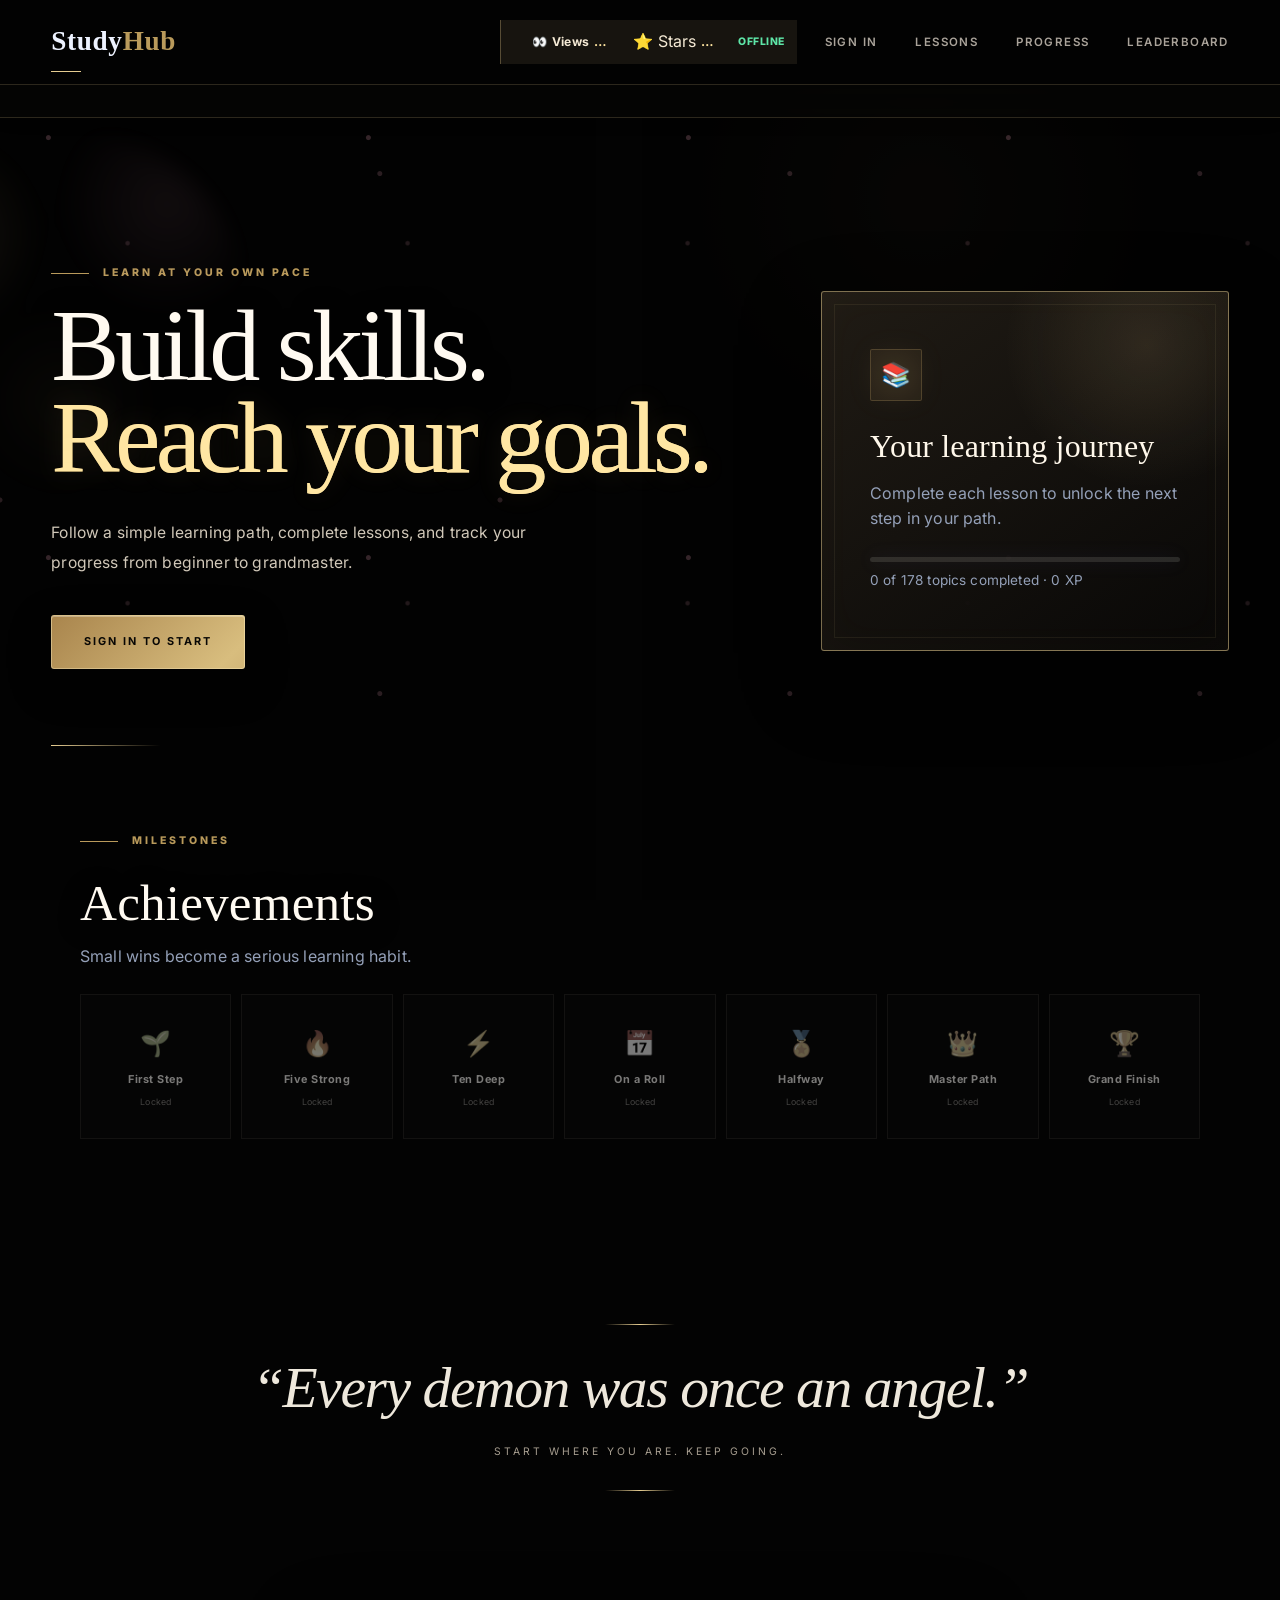
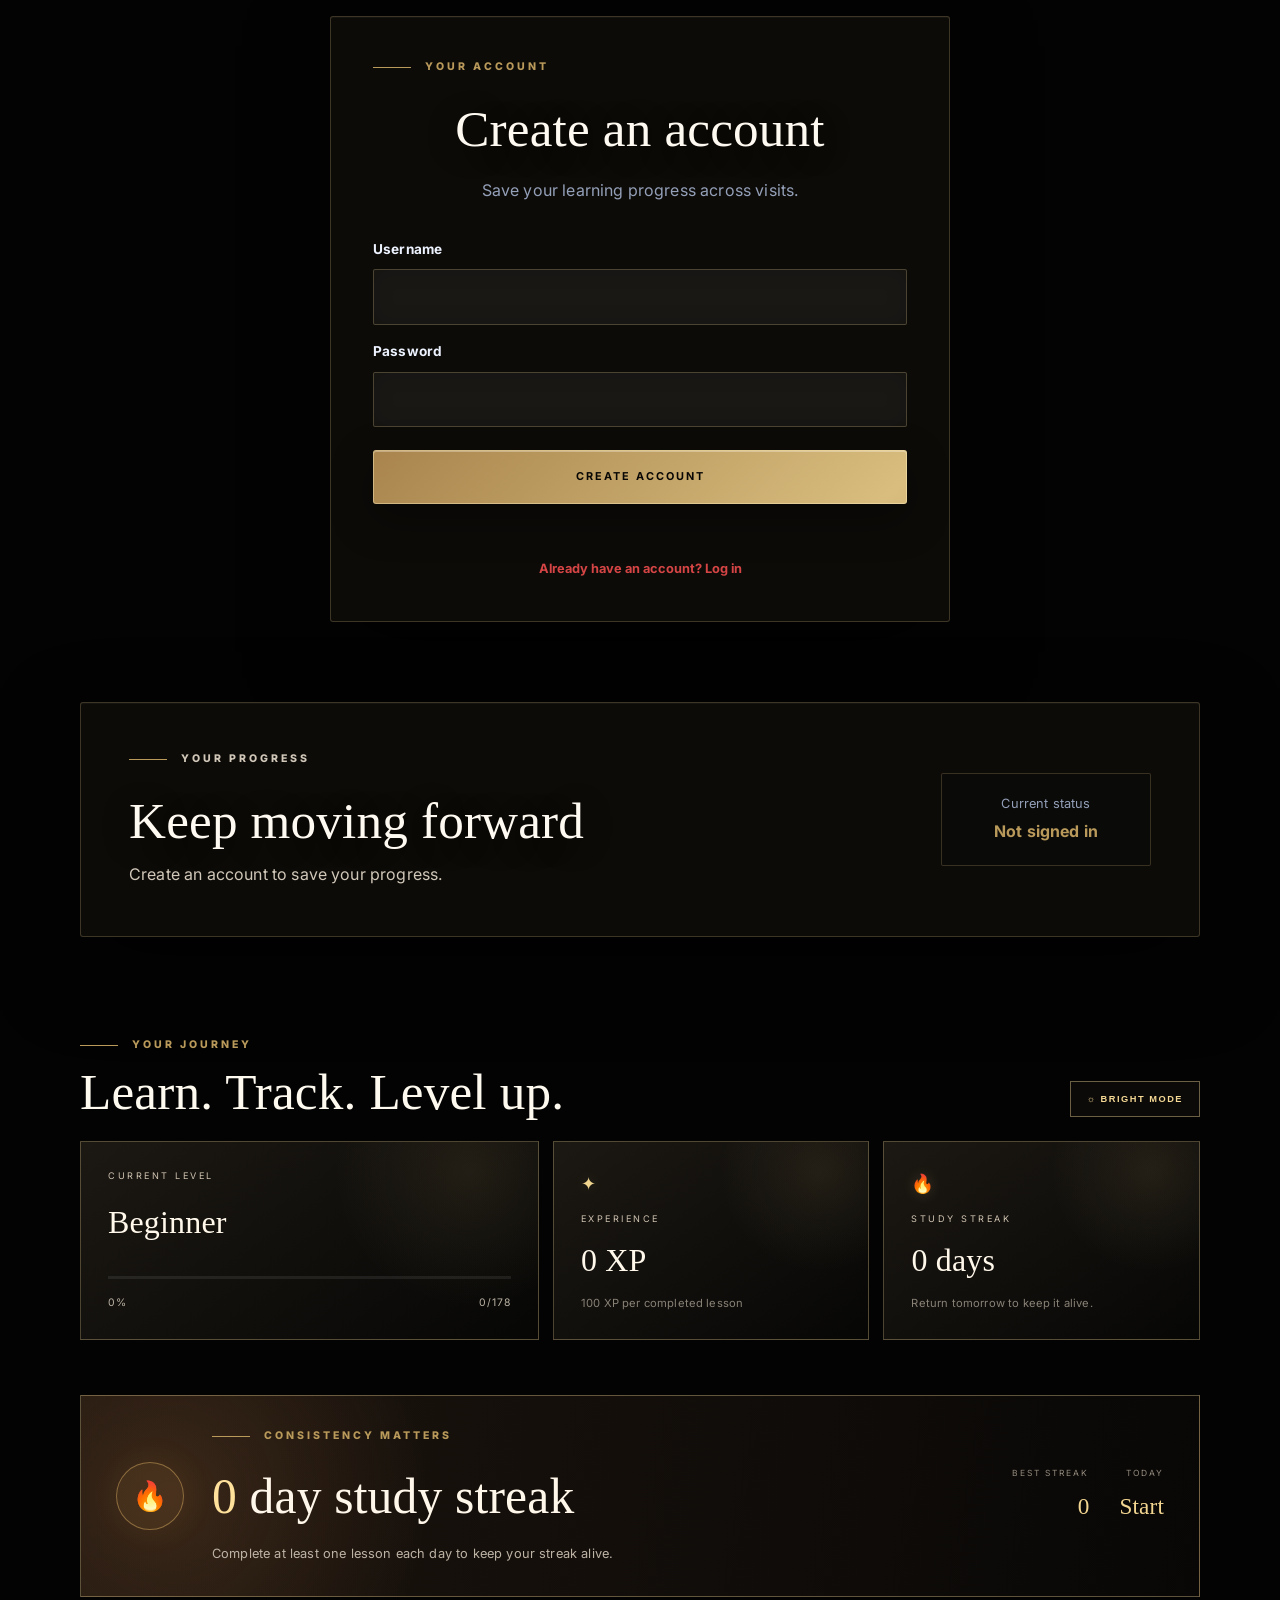
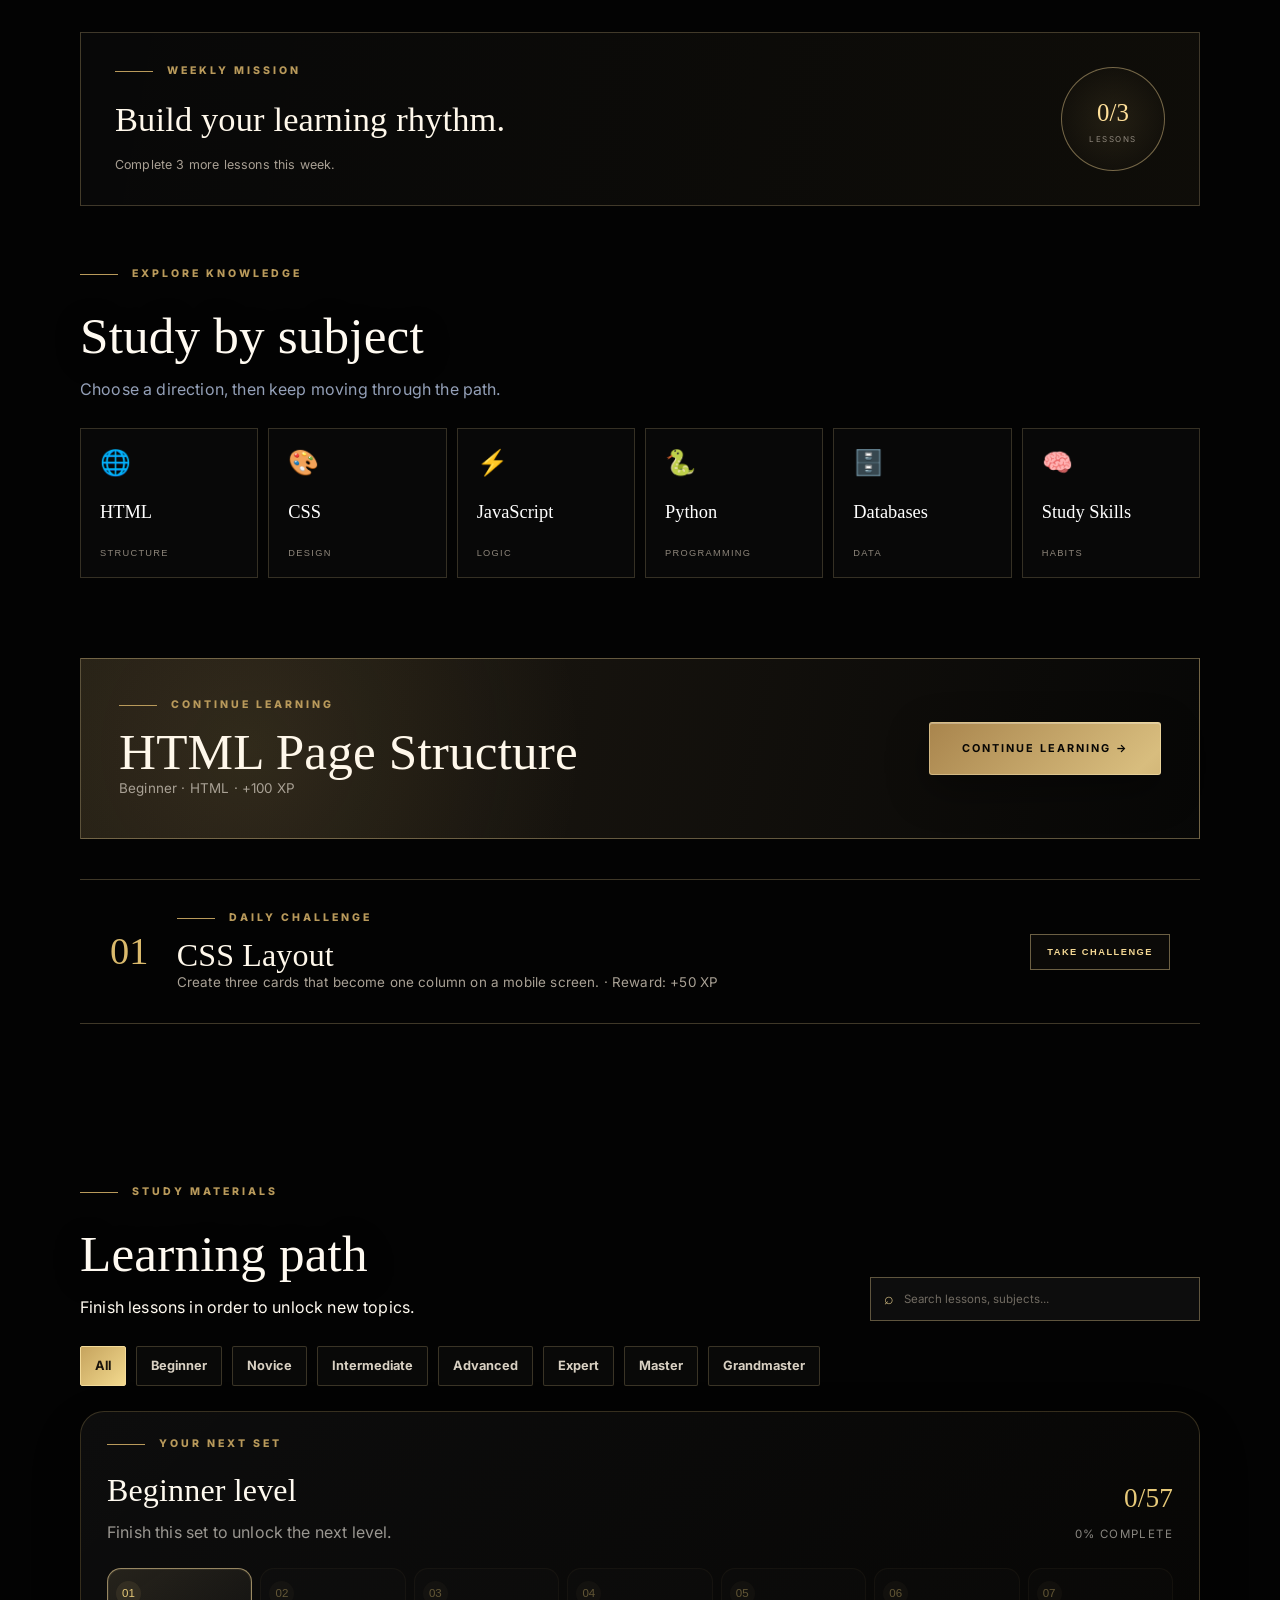
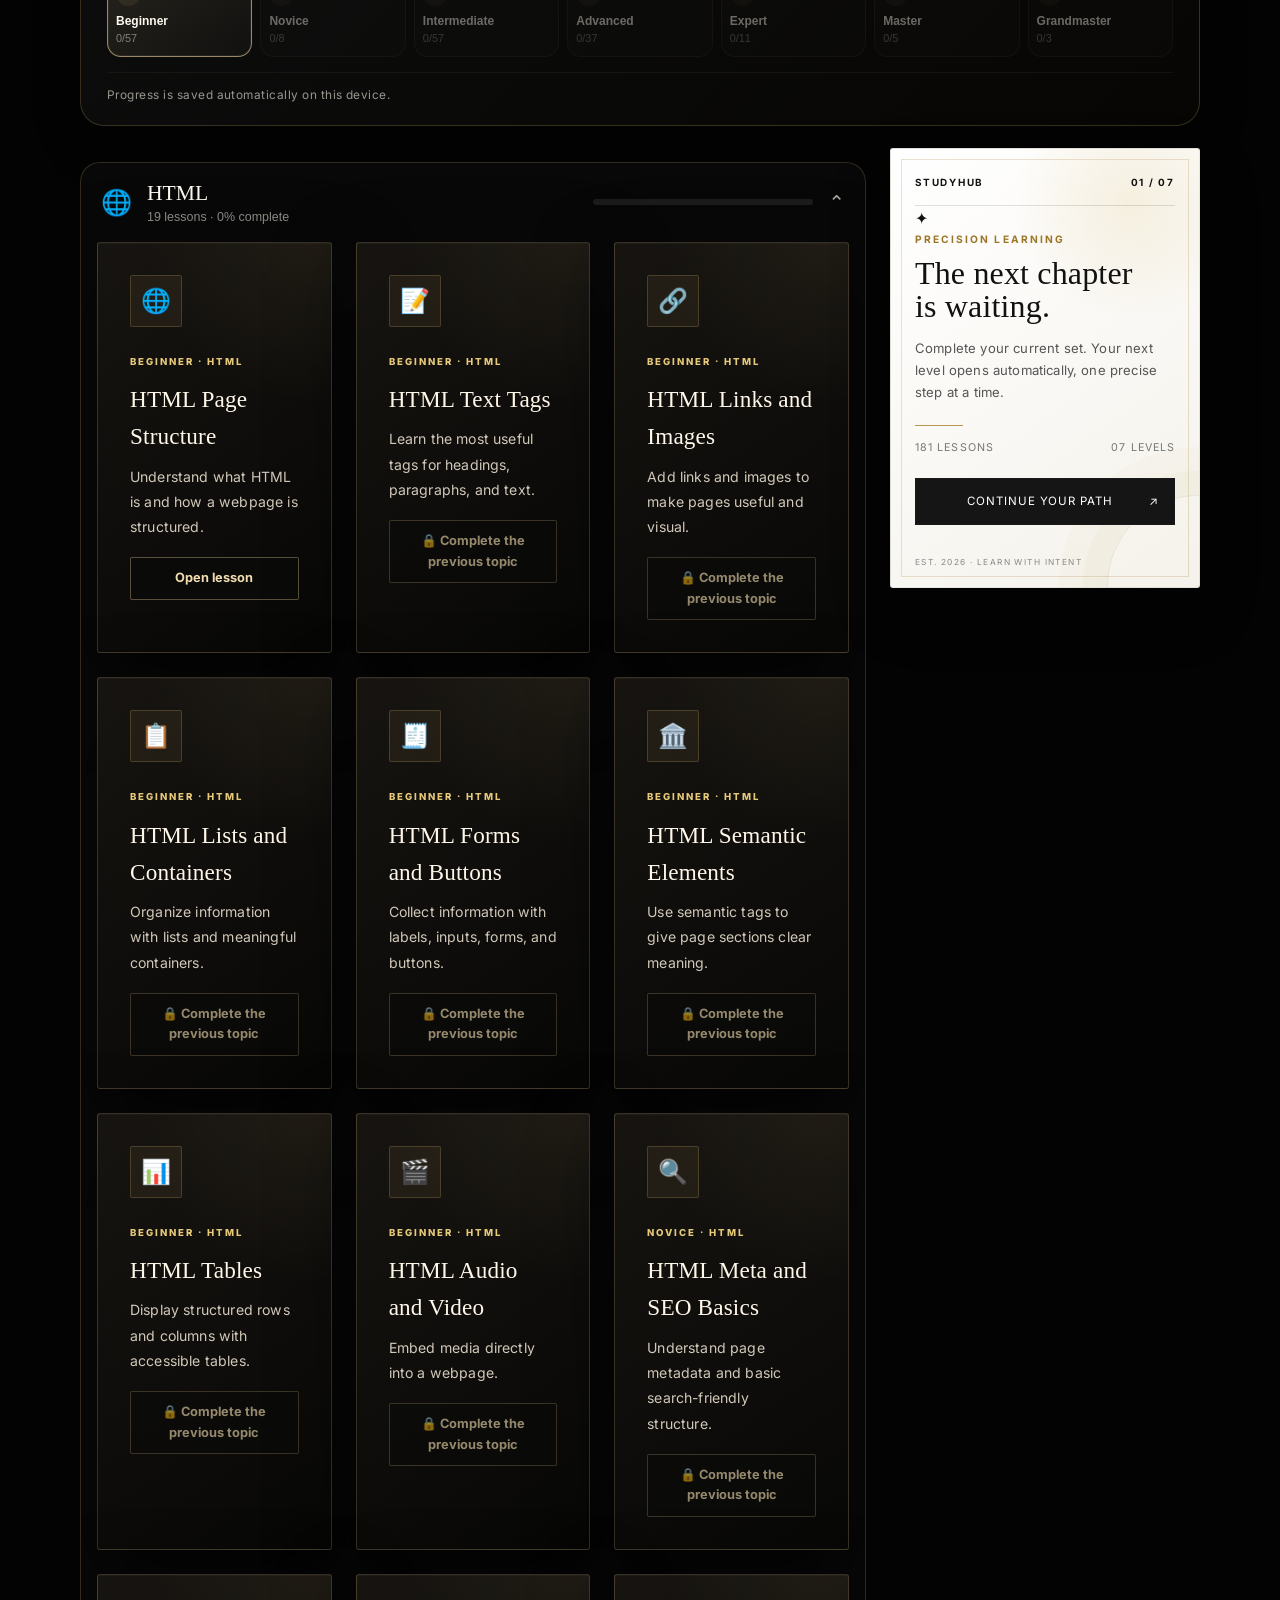
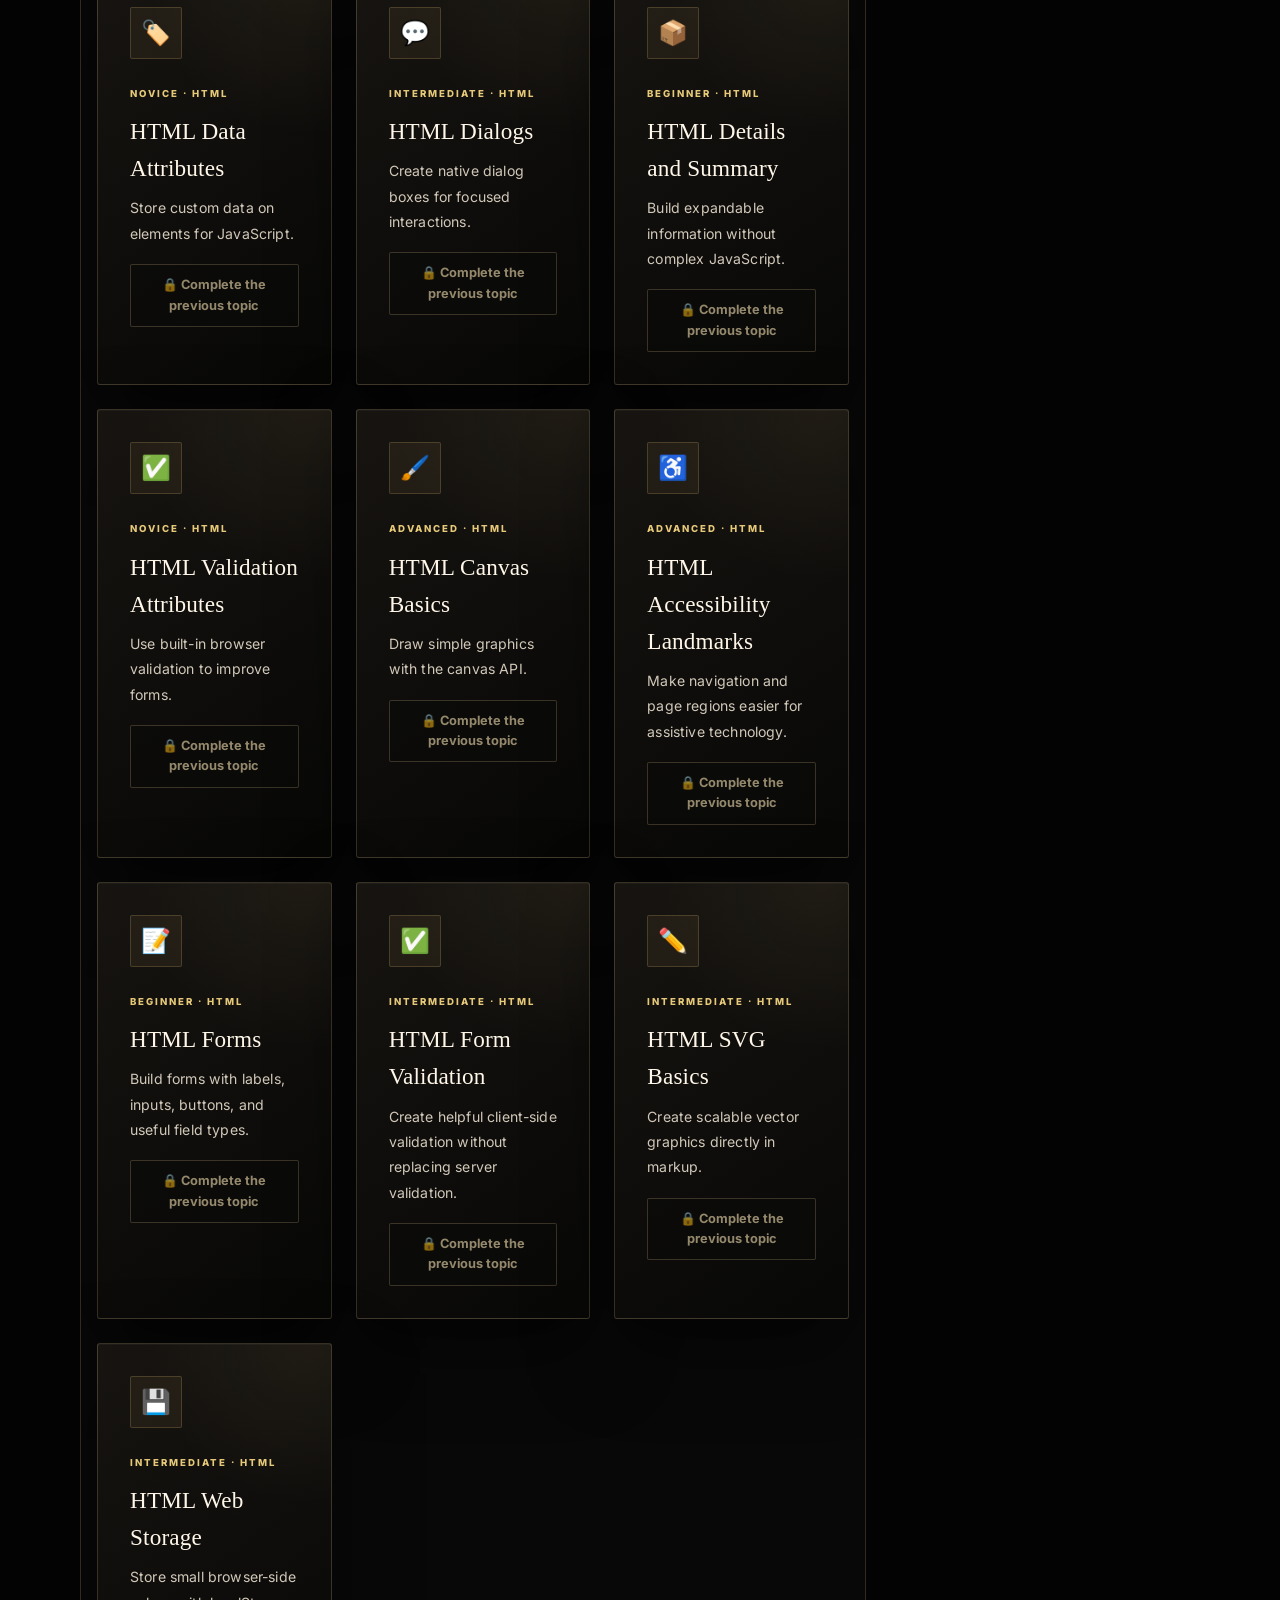
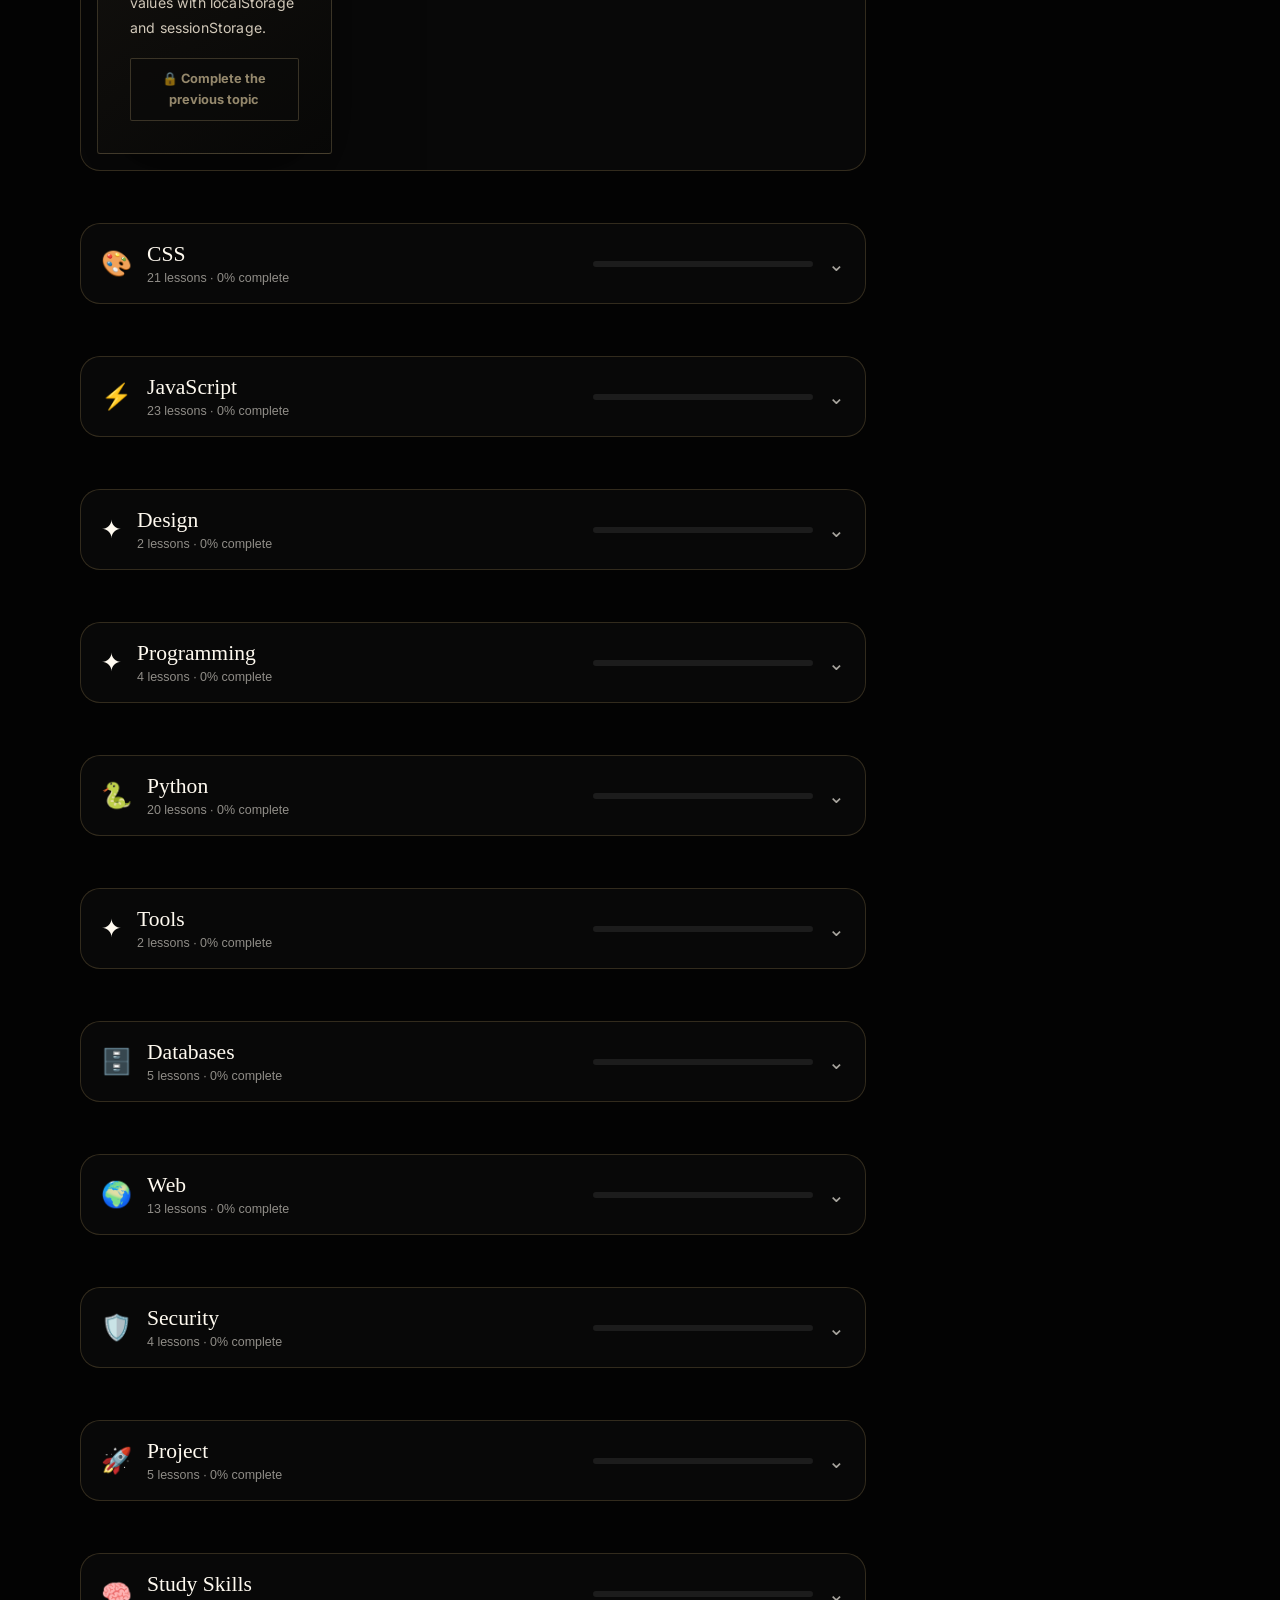
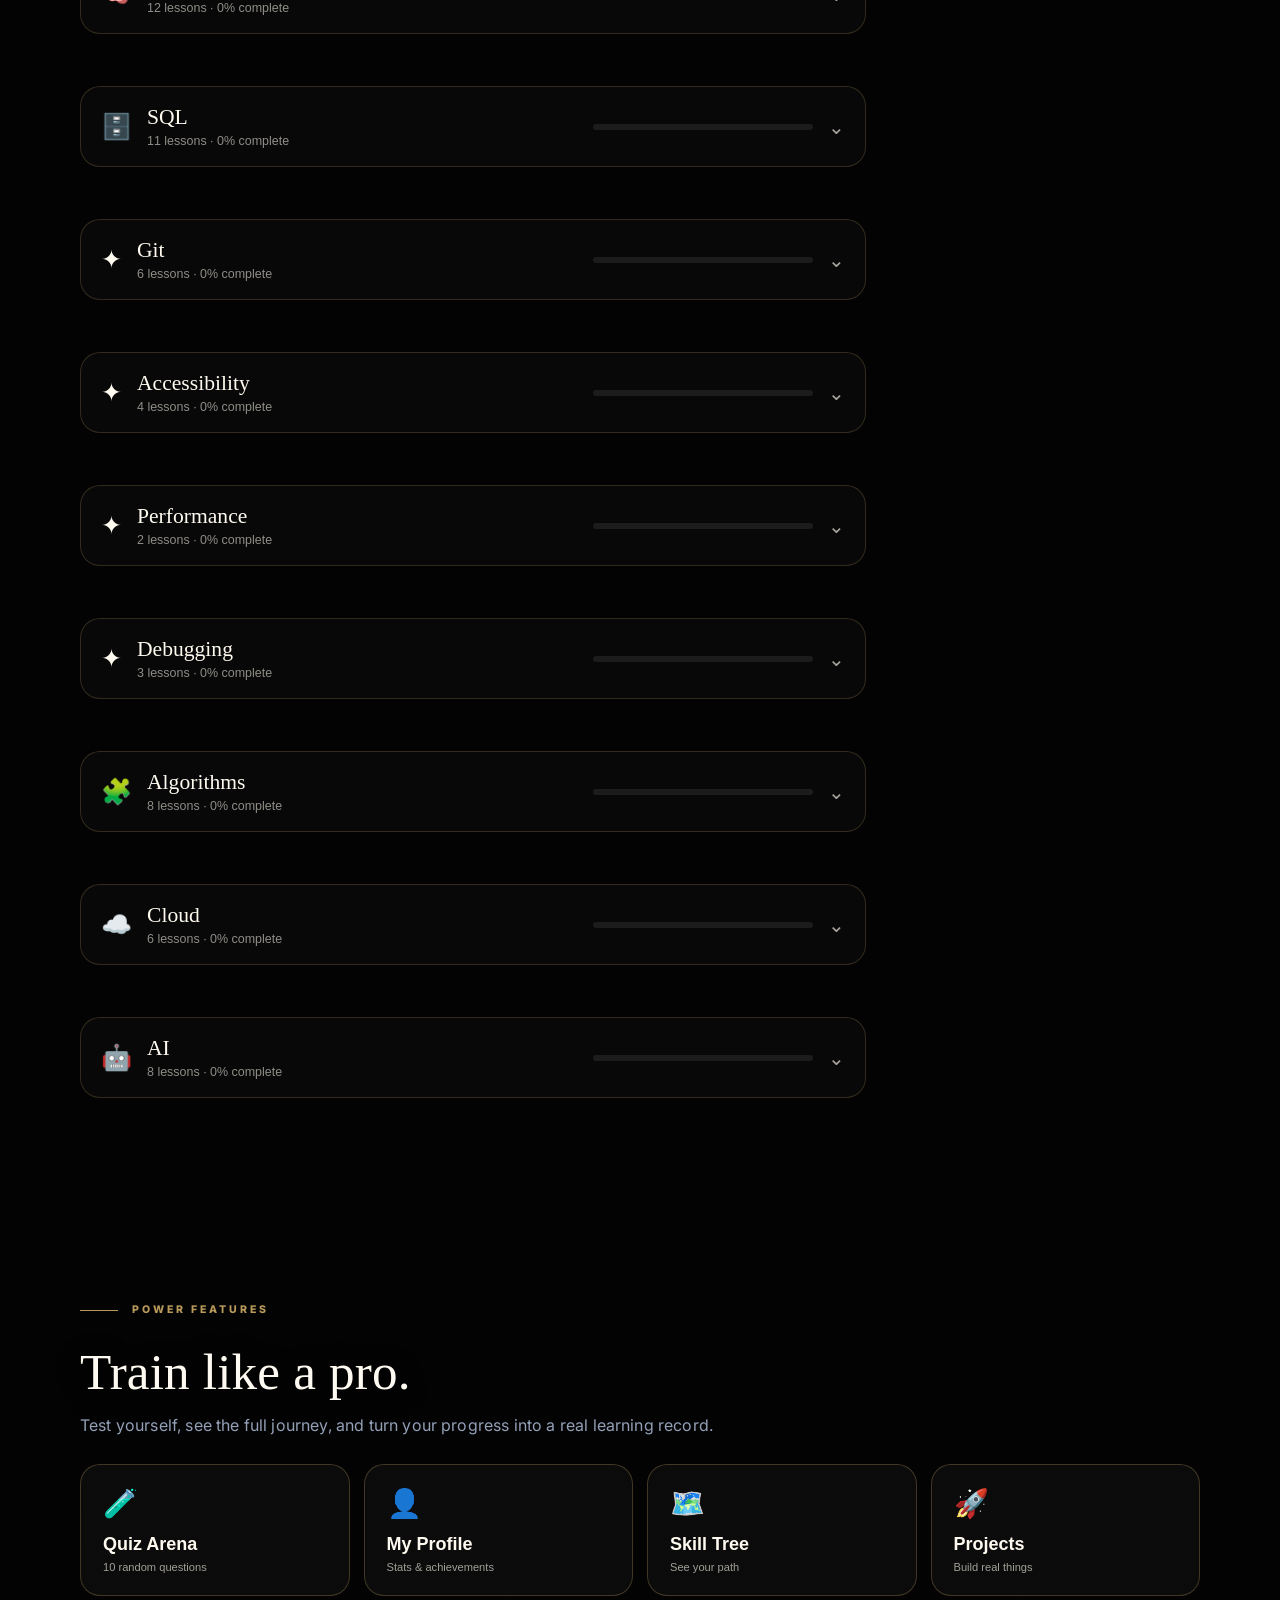
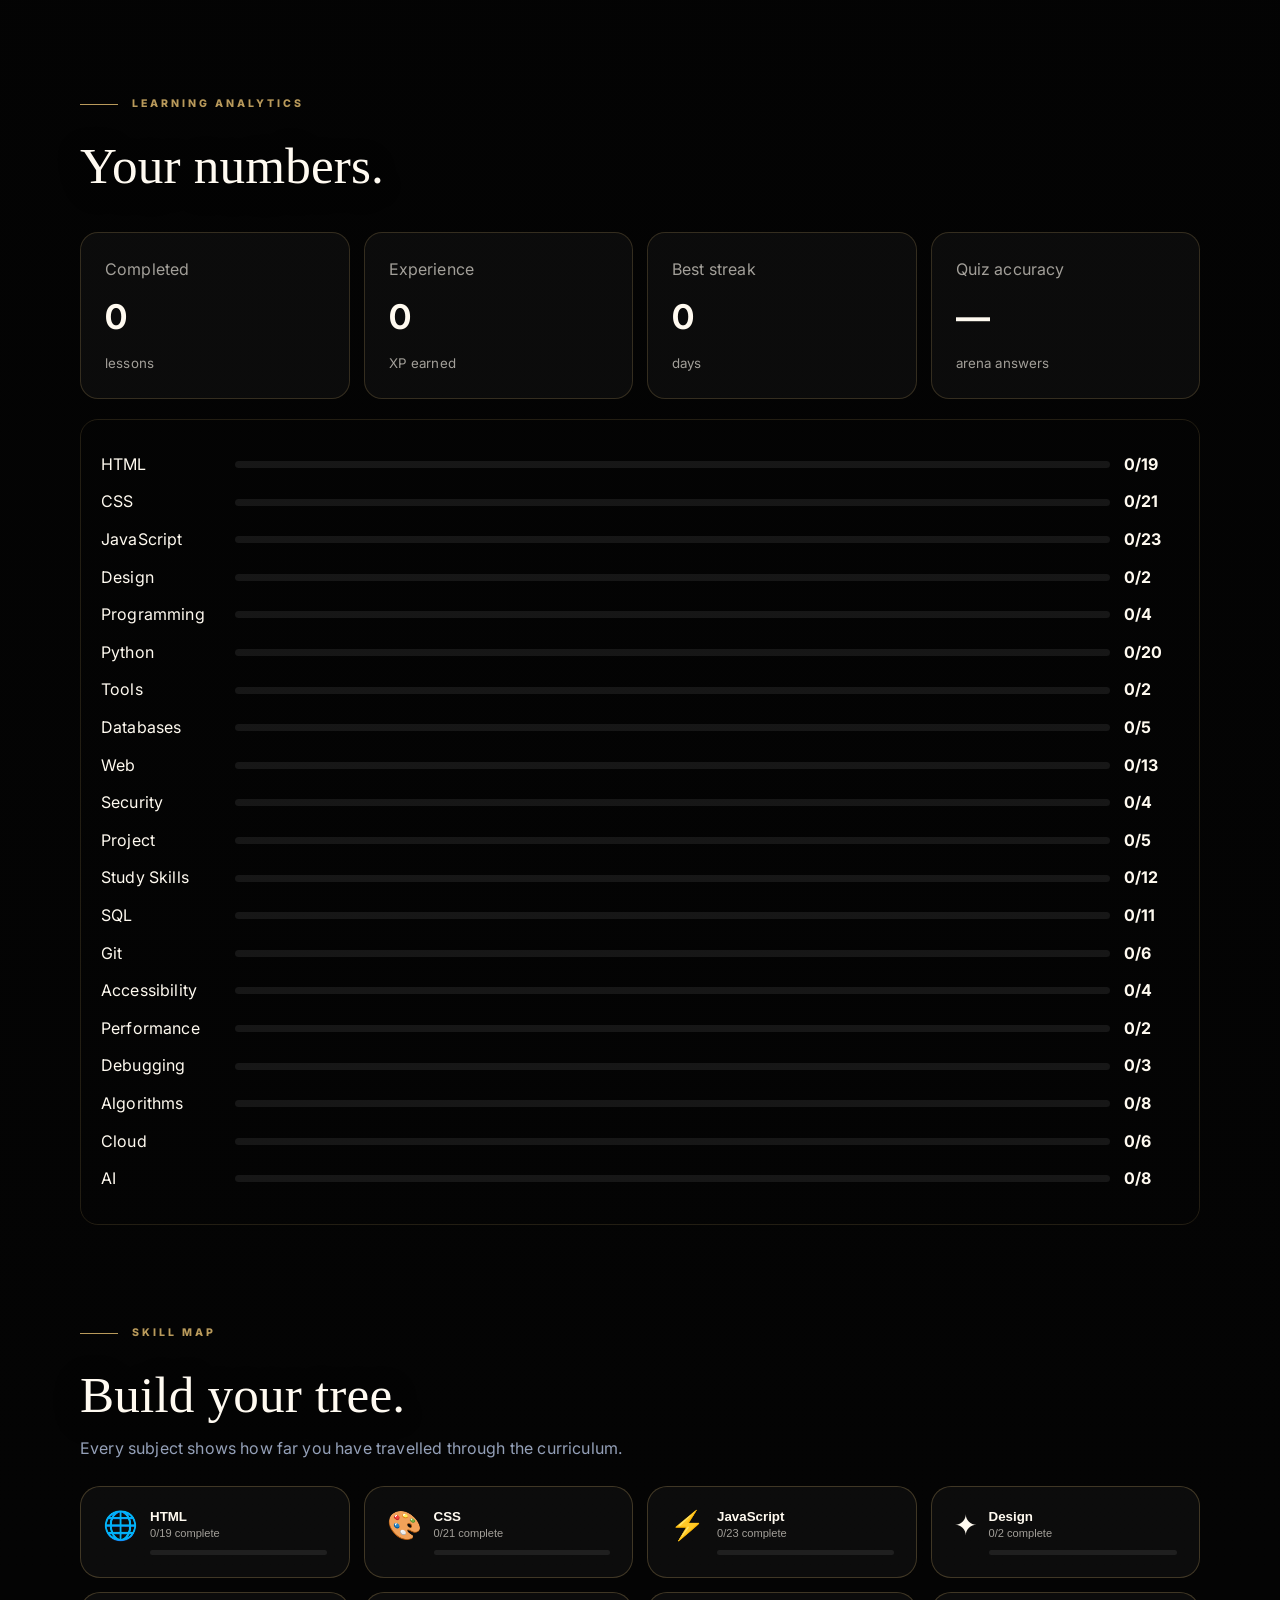
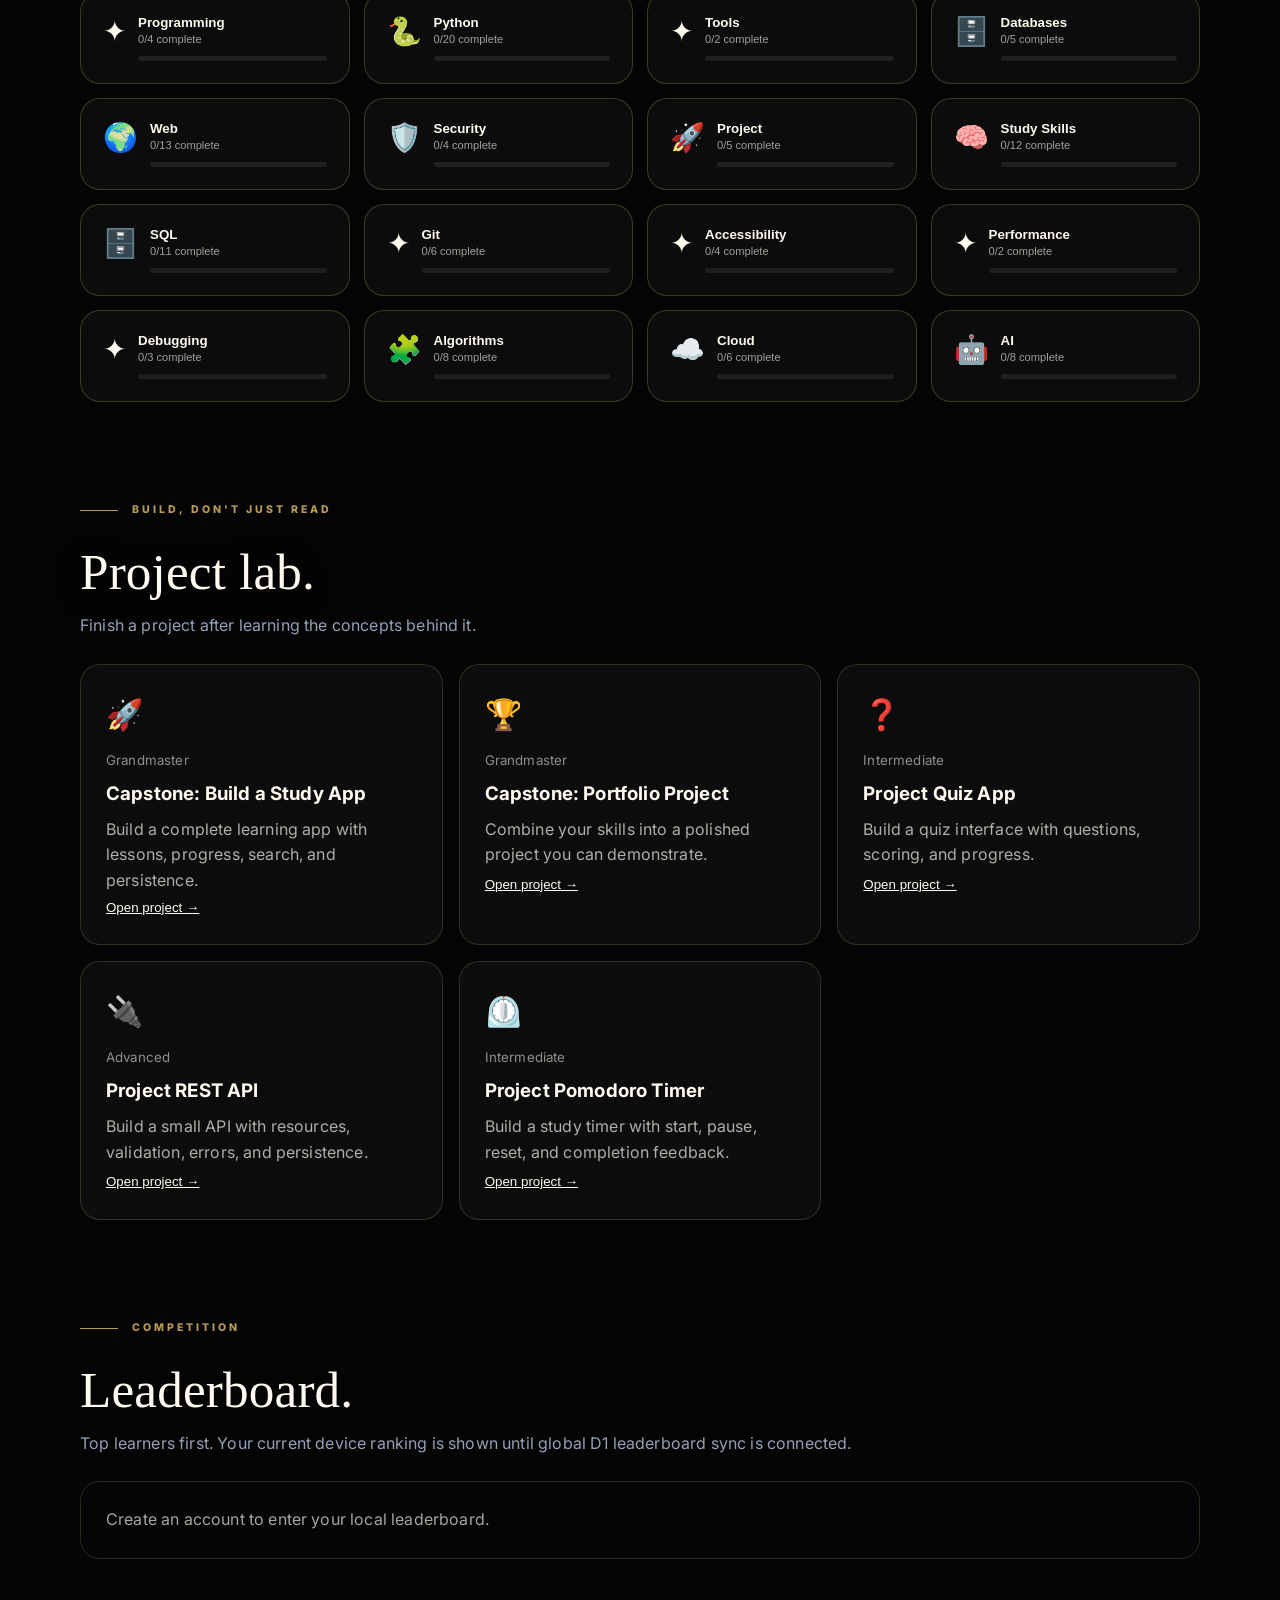
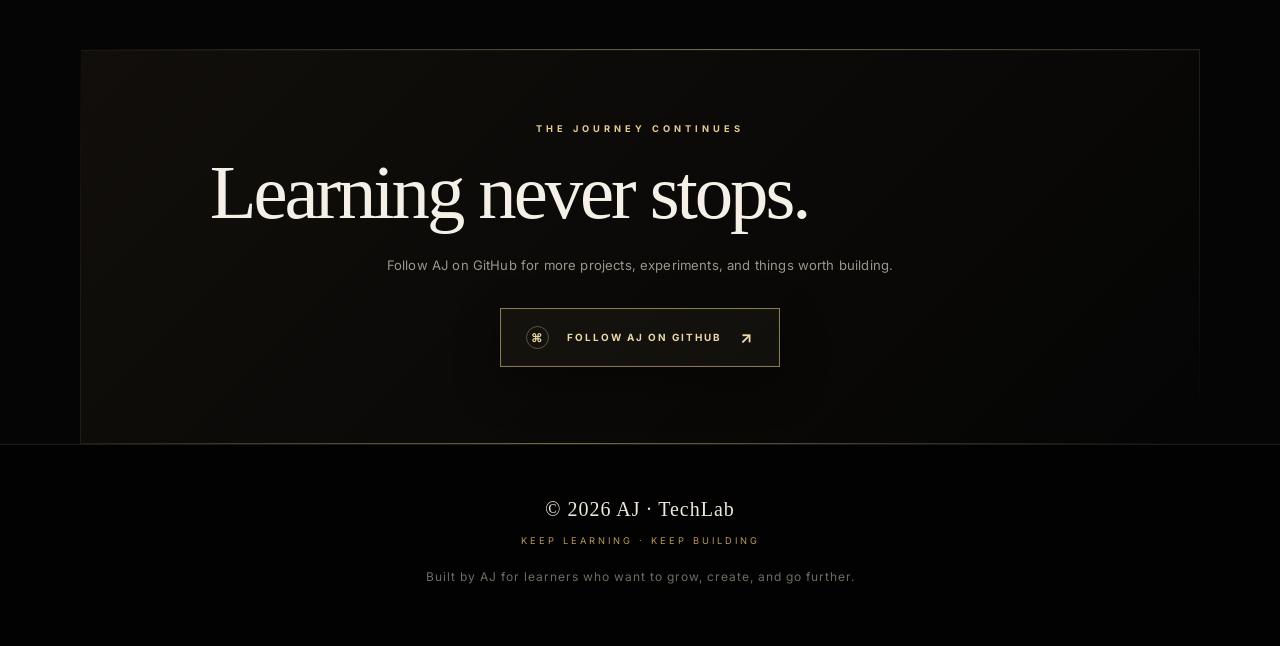
==== commit fa67547b: "Upgrade luxury learning ad animation UI" ====
--- a/index.html
+++ b/index.html
@@ -230,14 +230,24 @@
       <div id="levelRoadmap" class="level-roadmap" aria-label="Learning level roadmap"></div>
       <div class="learning-layout">
         <div id="materialGrid" class="material-grid"></div>
-        <aside class="luxury-learning-ad" aria-label="StudyHub premium learning panel">
-          <div class="luxury-ad-topline"><span>STUDYHUB</span><span>01 / 07</span></div>
-          <div class="luxury-ad-seal"><span>✦</span></div>
+        <aside class="luxury-learning-ad" aria-label="StudyHub premium learning advertisement">
+          <div class="luxury-ad-shine"></div>
+          <div class="luxury-ad-orbit orbit-a"></div>
+          <div class="luxury-ad-orbit orbit-b"></div>
+          <div class="luxury-ad-topline"><span>STUDYHUB</span><span id="luxuryAdIndex">01 / 07</span></div>
+          <div class="luxury-ad-emblem" aria-hidden="true">
+            <div class="luxury-ad-ring ring-outer"></div>
+            <div class="luxury-ad-ring ring-mid"></div>
+            <div class="luxury-ad-dial">
+              <span class="dial-mark m1"></span><span class="dial-mark m2"></span><span class="dial-mark m3"></span><span class="dial-mark m4"></span>
+              <span class="dial-hand hand-hour"></span><span class="dial-hand hand-minute"></span><span class="dial-center">✦</span>
+            </div>
+          </div>
           <p class="luxury-ad-kicker">PRECISION LEARNING</p>
-          <h3>The next chapter is waiting.</h3>
-          <p class="luxury-ad-copy">Complete your current set. Your next level opens automatically, one precise step at a time.</p>
+          <h3 id="luxuryAdTitle">The next chapter is waiting.</h3>
+          <p class="luxury-ad-copy" id="luxuryAdCopy">Complete your current set. Your next level opens automatically, one precise step at a time.</p>
           <div class="luxury-ad-rule"></div>
-          <div class="luxury-ad-meta"><span>181 lessons</span><span>7 levels</span></div>
+          <div class="luxury-ad-meta"><span id="luxuryAdMetaLeft">181 lessons</span><span id="luxuryAdMetaRight">07 levels</span></div>
           <button type="button" class="luxury-ad-button" onclick="document.getElementById('lessons')?.scrollIntoView({behavior:'smooth'})">Continue your path <span>↗</span></button>
           <div class="luxury-ad-foot">EST. 2026 · LEARN WITH INTENT</div>
         </aside>
--- a/styles.css
+++ b/styles.css
@@ -2077,3 +2077,230 @@
   .lesson-subject-name strong{font-size:1.12rem}
   .lesson-subject-content{padding:0 10px 10px}
 }
+
+
+/* LEVEL ROADMAP + WHITE LUXURY LEARNING PANEL */
+.level-roadmap{
+  margin:0 0 22px;
+  padding:24px 26px 20px;
+  border:1px solid rgba(197,166,103,.24);
+  border-radius:24px;
+  background:linear-gradient(135deg,rgba(255,255,255,.045),rgba(197,166,103,.025));
+  box-shadow:0 20px 55px rgba(0,0,0,.12);
+}
+.level-roadmap-head{
+  display:flex;
+  align-items:flex-end;
+  justify-content:space-between;
+  gap:24px;
+}
+.level-roadmap-head h3{
+  margin:5px 0 4px;
+  font-family:'DM Serif Display',serif;
+  font-size:2rem;
+  font-weight:400;
+}
+.level-roadmap-head p{margin:0;opacity:.58}
+.level-roadmap-score{text-align:right}
+.level-roadmap-score strong{display:block;font-family:'DM Serif Display',serif;font-size:1.7rem;font-weight:400;color:#e6c979}
+.level-roadmap-score span{font-size:.72rem;letter-spacing:.12em;text-transform:uppercase;opacity:.52}
+.level-roadmap-track{
+  display:grid;
+  grid-template-columns:repeat(7,1fr);
+  gap:8px;
+  margin-top:22px;
+}
+.level-step{
+  min-width:0;
+  padding:12px 8px;
+  border:1px solid rgba(197,166,103,.14);
+  border-radius:14px;
+  background:rgba(255,255,255,.025);
+  color:inherit;
+  text-align:left;
+  cursor:pointer;
+  transition:transform .2s ease,border-color .2s ease,background .2s ease;
+}
+.level-step:hover{transform:translateY(-2px);border-color:rgba(229,204,145,.42)}
+.level-step span{
+  display:inline-flex;
+  width:25px;height:25px;
+  align-items:center;justify-content:center;
+  border-radius:50%;
+  margin-bottom:8px;
+  background:rgba(197,166,103,.1);
+  color:#e6c979;
+  font-size:.72rem;
+}
+.level-step b{display:block;font-size:.75rem;white-space:nowrap;overflow:hidden;text-overflow:ellipsis}
+.level-step small{display:block;margin-top:4px;opacity:.45;font-size:.68rem}
+.level-step.active{
+  border-color:rgba(229,204,145,.62);
+  background:linear-gradient(145deg,rgba(229,204,145,.12),rgba(255,255,255,.025));
+  box-shadow:inset 0 0 0 1px rgba(229,204,145,.08);
+}
+.level-step.done span{background:#e6c979;color:#111}
+.level-step.locked{opacity:.4;cursor:not-allowed}
+.level-roadmap-note{
+  margin-top:15px;
+  padding-top:13px;
+  border-top:1px solid rgba(197,166,103,.12);
+  font-size:.74rem;
+  letter-spacing:.04em;
+  opacity:.58;
+}
+
+.learning-layout{
+  display:grid;
+  grid-template-columns:minmax(0,1fr) 310px;
+  gap:24px;
+  align-items:start;
+}
+.learning-layout>#materialGrid{
+  min-width:0;
+  display:flex;
+  flex-direction:column;
+}
+.luxury-learning-ad{
+  position:sticky;
+  top:96px;
+  min-height:440px;
+  box-sizing:border-box;
+  padding:26px 24px 22px;
+  color:#111;
+  background:
+    radial-gradient(circle at 78% 12%,rgba(213,177,88,.16),transparent 26%),
+    linear-gradient(145deg,#fff,#f5f2eb);
+  border:1px solid rgba(20,20,20,.1);
+  border-radius:3px;
+  box-shadow:0 24px 60px rgba(0,0,0,.22);
+  overflow:hidden;
+}
+.luxury-learning-ad::before{
+  content:"";
+  position:absolute;
+  inset:10px;
+  border:1px solid rgba(160,123,45,.22);
+  pointer-events:none;
+}
+.luxury-learning-ad::after{
+  content:"";
+  position:absolute;
+  width:180px;height:180px;
+  right:-90px;bottom:-90px;
+  border:1px solid rgba(160,123,45,.14);
+  border-radius:50%;
+  box-shadow:0 0 0 24px rgba(160,123,45,.04),0 0 0 48px rgba(160,123,45,.025);
+}
+.luxury-ad-topline{
+  position:relative;
+  z-index:1;
+  display:flex;
+  justify-content:space-between;
+  padding-bottom:14px;
+  border-bottom:1px solid rgba(20,20,20,.13);
+  font-size:.62rem;
+  letter-spacing:.18em;
+  font-weight:700;
+}
+.luxury-ad-seal{
+  position:relative;
+  z-index:1;
+  width:66px;height:66px;
+  margin:34px auto 25px;
+  border:1px solid rgba(160,123,45,.55);
+  border-radius:50%;
+  display:grid;
+  place-items:center;
+}
+.luxury-ad-seal::before,.luxury-ad-seal::after{
+  content:"";
+  position:absolute;
+  border:1px solid rgba(160,123,45,.25);
+  border-radius:50%;
+}
+.luxury-ad-seal::before{inset:6px}.luxury-ad-seal::after{inset:-7px}
+.luxury-ad-seal span{font-size:1.2rem;color:#9b7627}
+.luxury-ad-kicker{
+  position:relative;
+  z-index:1;
+  margin:0 0 9px;
+  font-size:.64rem;
+  letter-spacing:.2em;
+  color:#9b7627;
+  font-weight:700;
+}
+.luxury-learning-ad h3{
+  position:relative;
+  z-index:1;
+  margin:0;
+  max-width:230px;
+  font-family:'DM Serif Display',serif;
+  font-size:2rem;
+  line-height:1.04;
+  font-weight:400;
+}
+.luxury-ad-copy{
+  position:relative;
+  z-index:1;
+  margin:15px 0 0;
+  font-size:.82rem;
+  line-height:1.65;
+  color:#555;
+}
+.luxury-ad-rule{width:48px;height:1px;background:#b9964d;margin:22px 0 13px}
+.luxury-ad-meta{
+  position:relative;
+  z-index:1;
+  display:flex;
+  justify-content:space-between;
+  gap:12px;
+  font-size:.67rem;
+  letter-spacing:.1em;
+  text-transform:uppercase;
+  color:#777;
+}
+.luxury-ad-button{
+  position:relative;
+  z-index:1;
+  width:100%;
+  margin-top:22px;
+  padding:13px 15px;
+  border:1px solid #1a1a1a;
+  background:#151515;
+  color:#fff;
+  font:inherit;
+  font-size:.72rem;
+  letter-spacing:.08em;
+  text-transform:uppercase;
+  cursor:pointer;
+  transition:.2s ease;
+}
+.luxury-ad-button:hover{background:#9b7627;border-color:#9b7627}
+.luxury-ad-button span{float:right}
+.luxury-ad-foot{
+  position:absolute;
+  z-index:1;
+  left:24px;right:24px;bottom:18px;
+  font-size:.52rem;
+  letter-spacing:.17em;
+  color:#888;
+}
+@media(max-width:1050px){
+  .learning-layout{grid-template-columns:minmax(0,1fr) 270px}
+}
+@media(max-width:820px){
+  .learning-layout{grid-template-columns:1fr}
+  .luxury-learning-ad{position:relative;top:auto;min-height:380px}
+  .level-roadmap-track{grid-template-columns:repeat(4,1fr)}
+}
+@media(max-width:600px){
+  .level-roadmap{padding:20px 15px 17px;border-radius:18px}
+  .level-roadmap-head{align-items:flex-start}
+  .level-roadmap-head h3{font-size:1.55rem}
+  .level-roadmap-score strong{font-size:1.35rem}
+  .level-roadmap-track{grid-template-columns:repeat(2,1fr);gap:7px}
+  .level-step{padding:10px 8px}
+  .luxury-learning-ad{min-height:365px;padding:23px 20px 20px}
+  .luxury-learning-ad h3{font-size:1.8rem}
+}
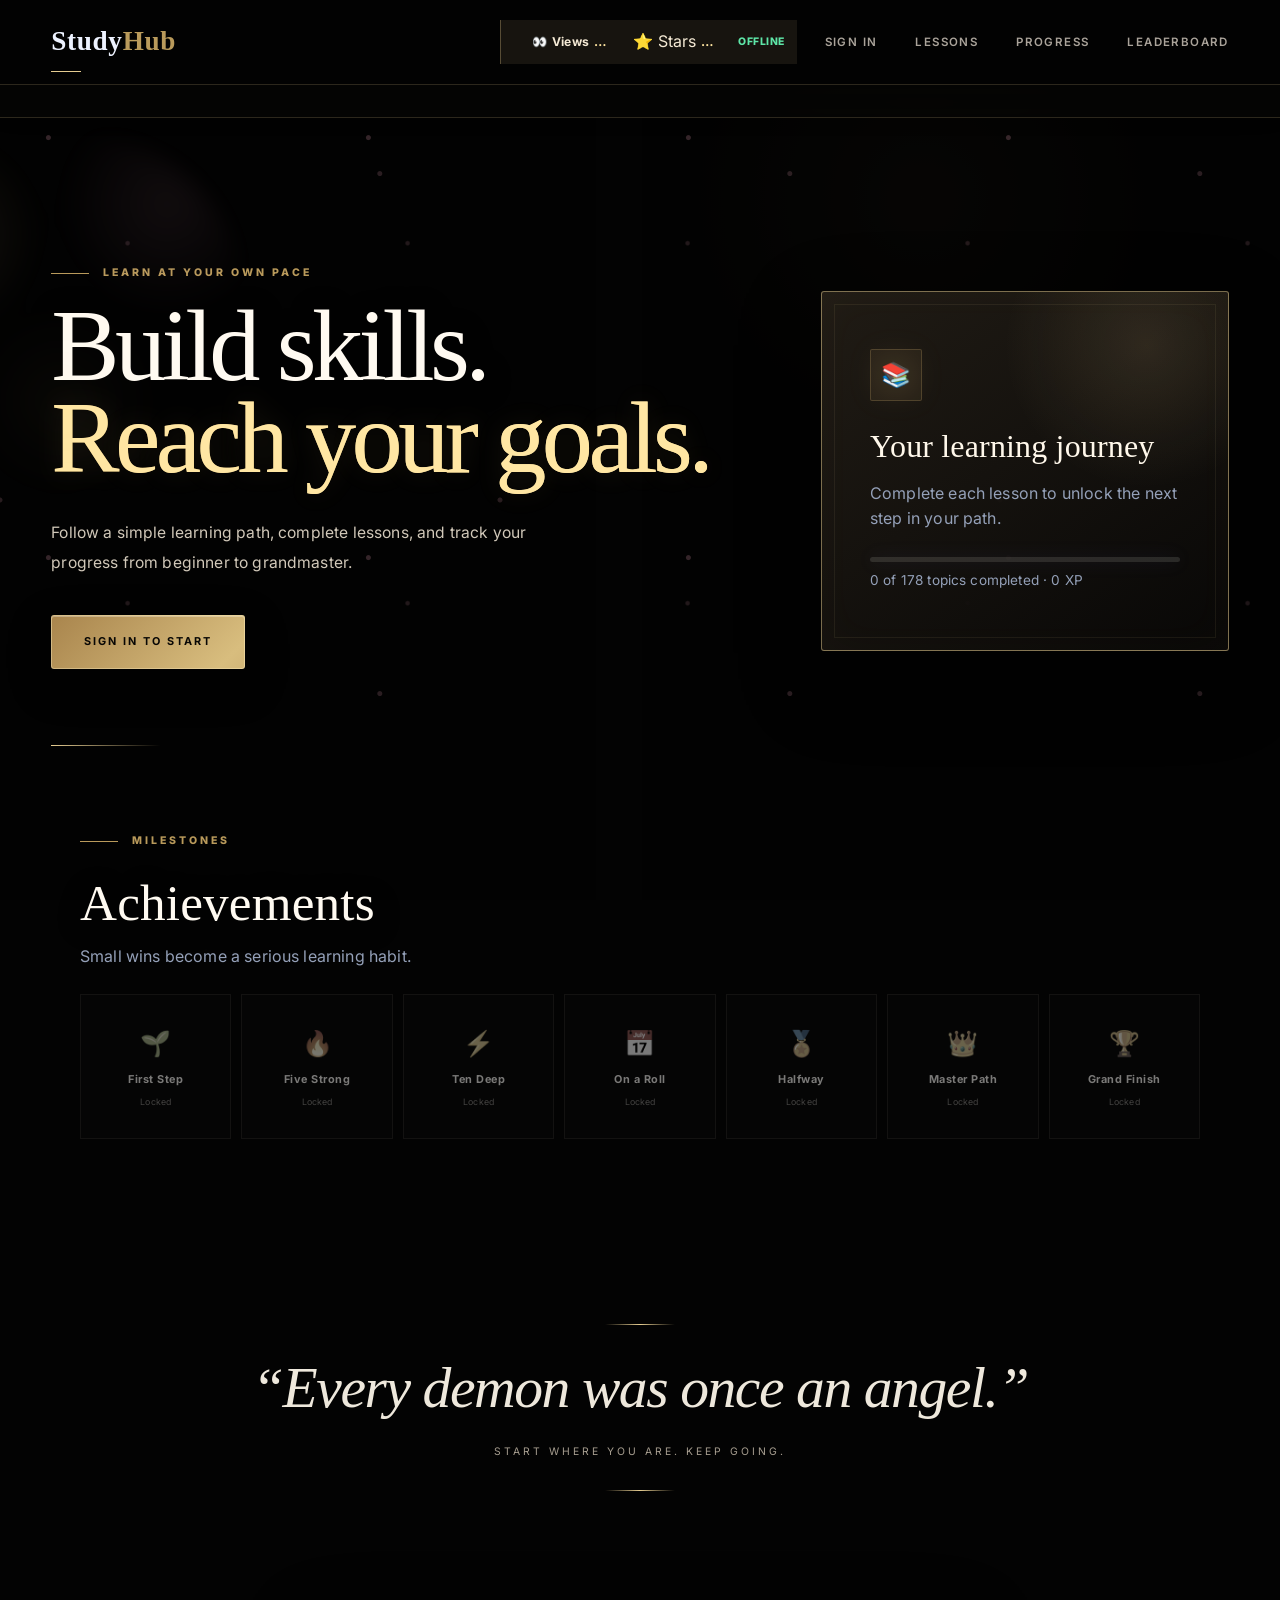
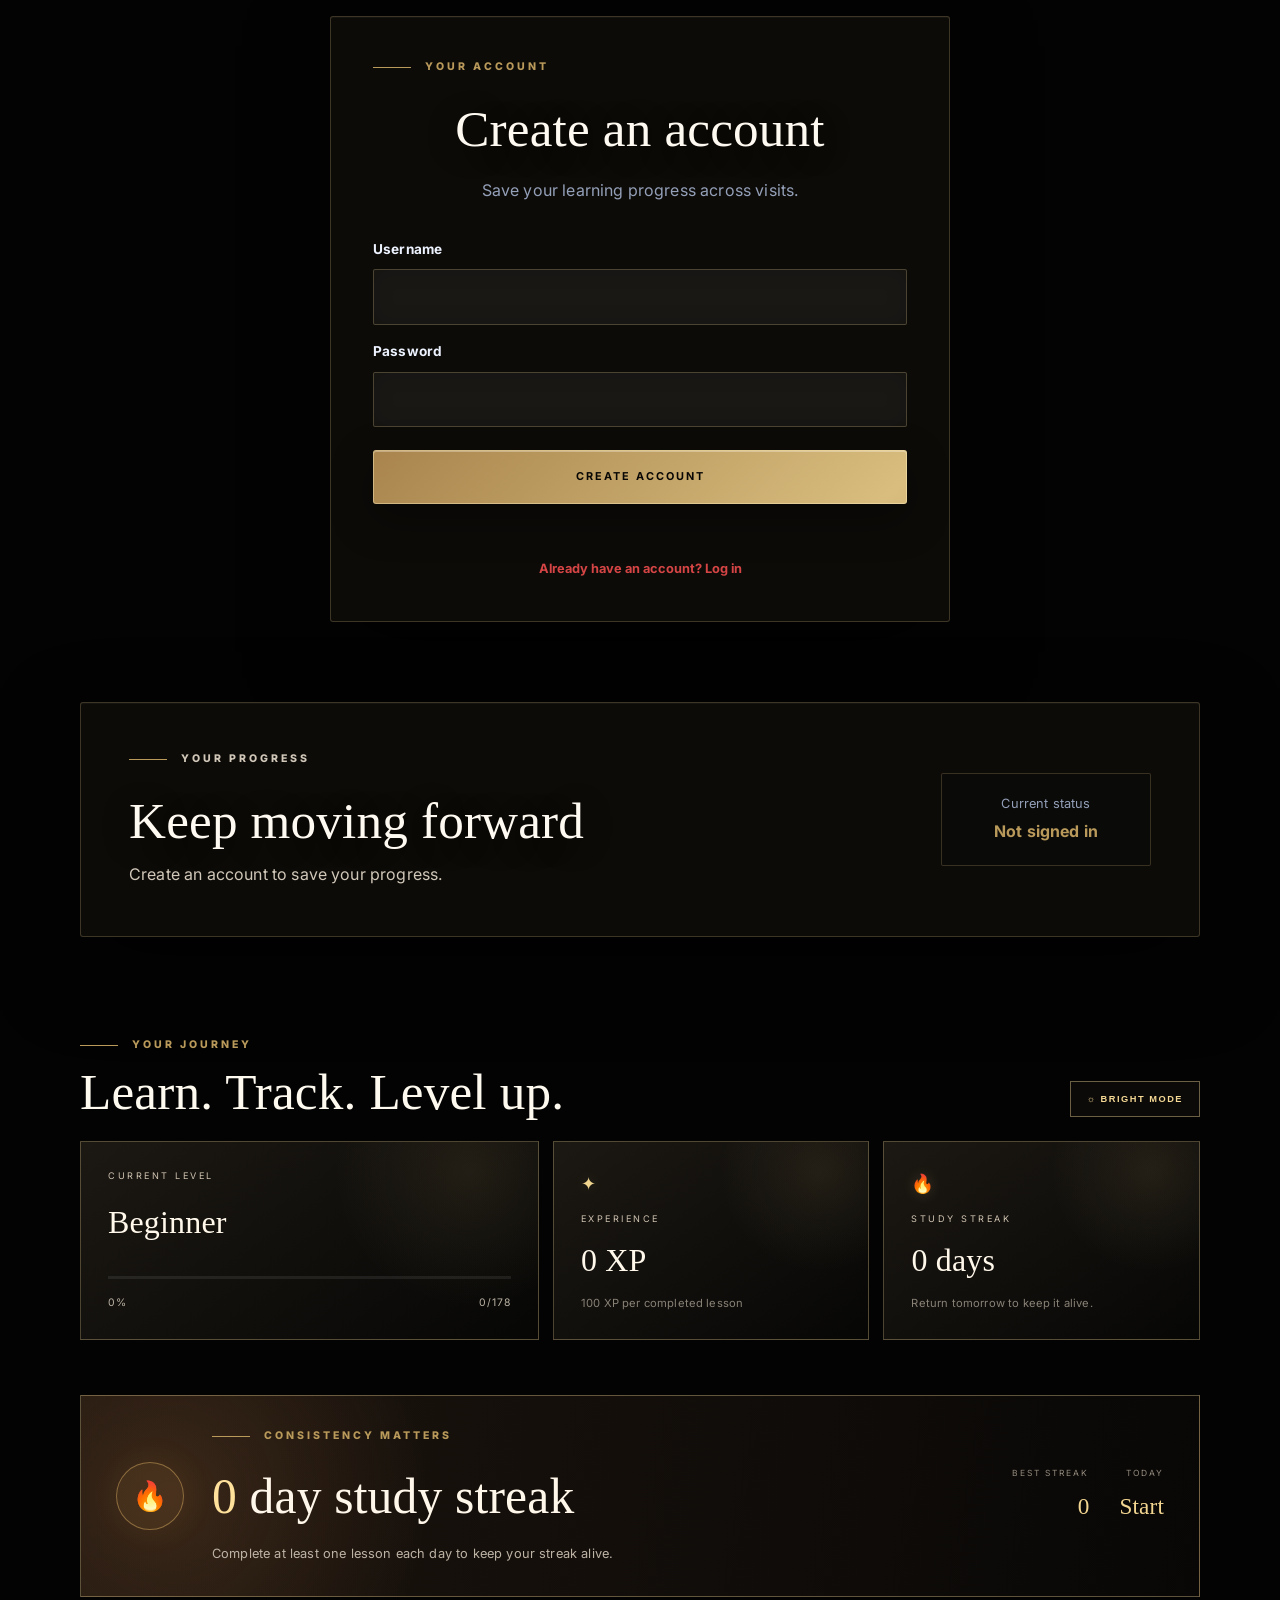
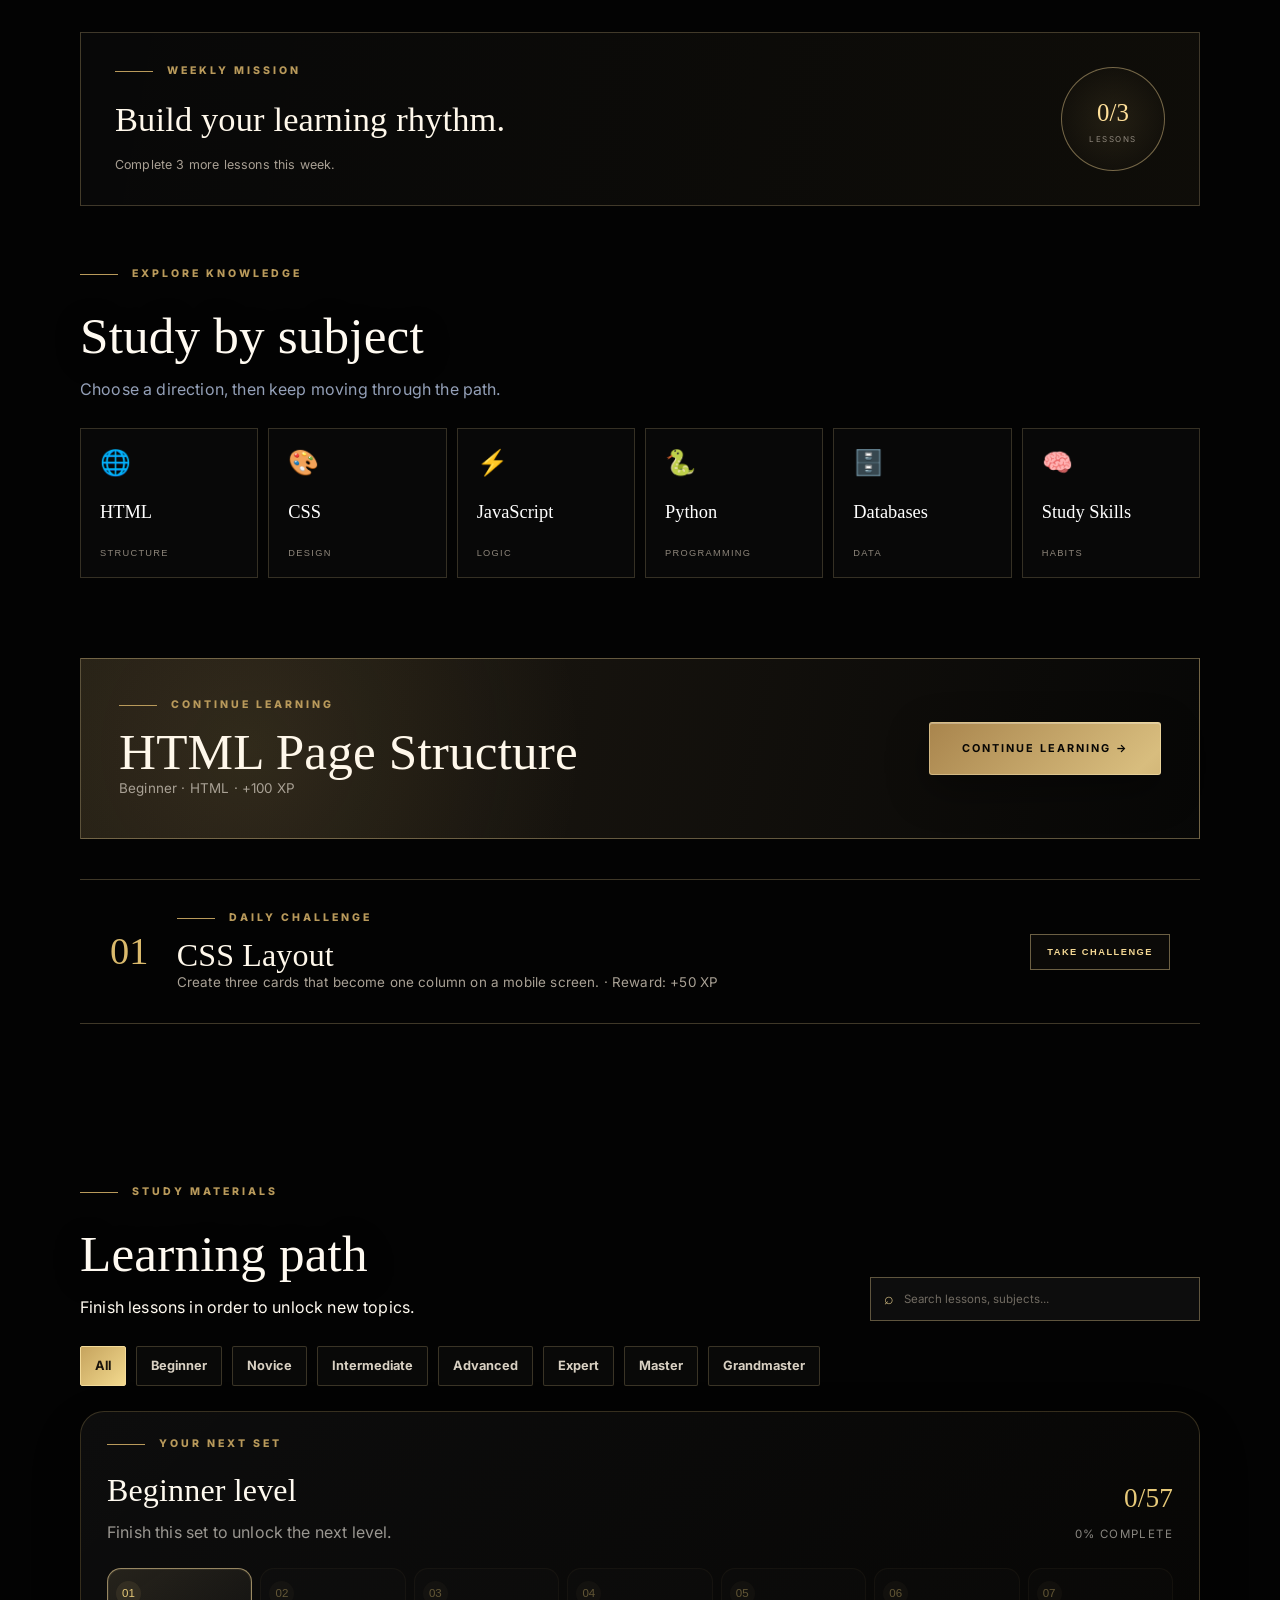
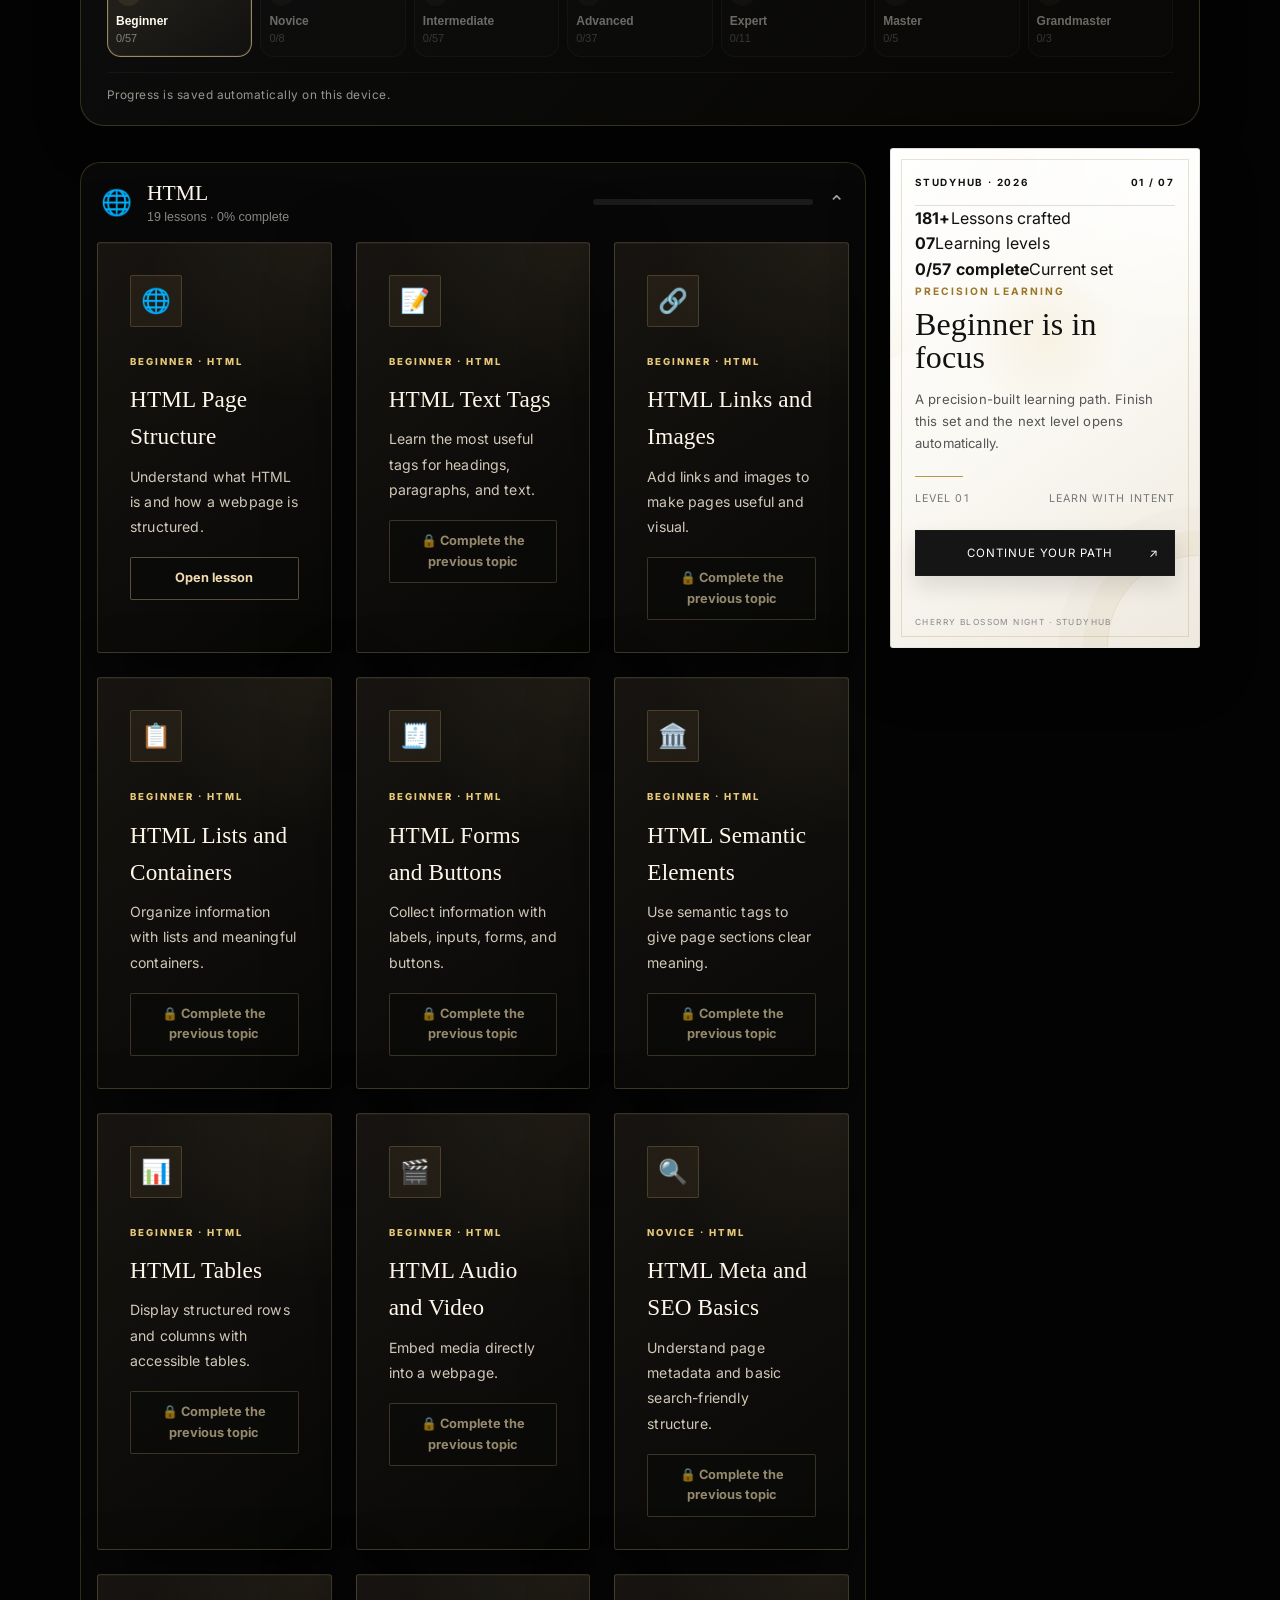
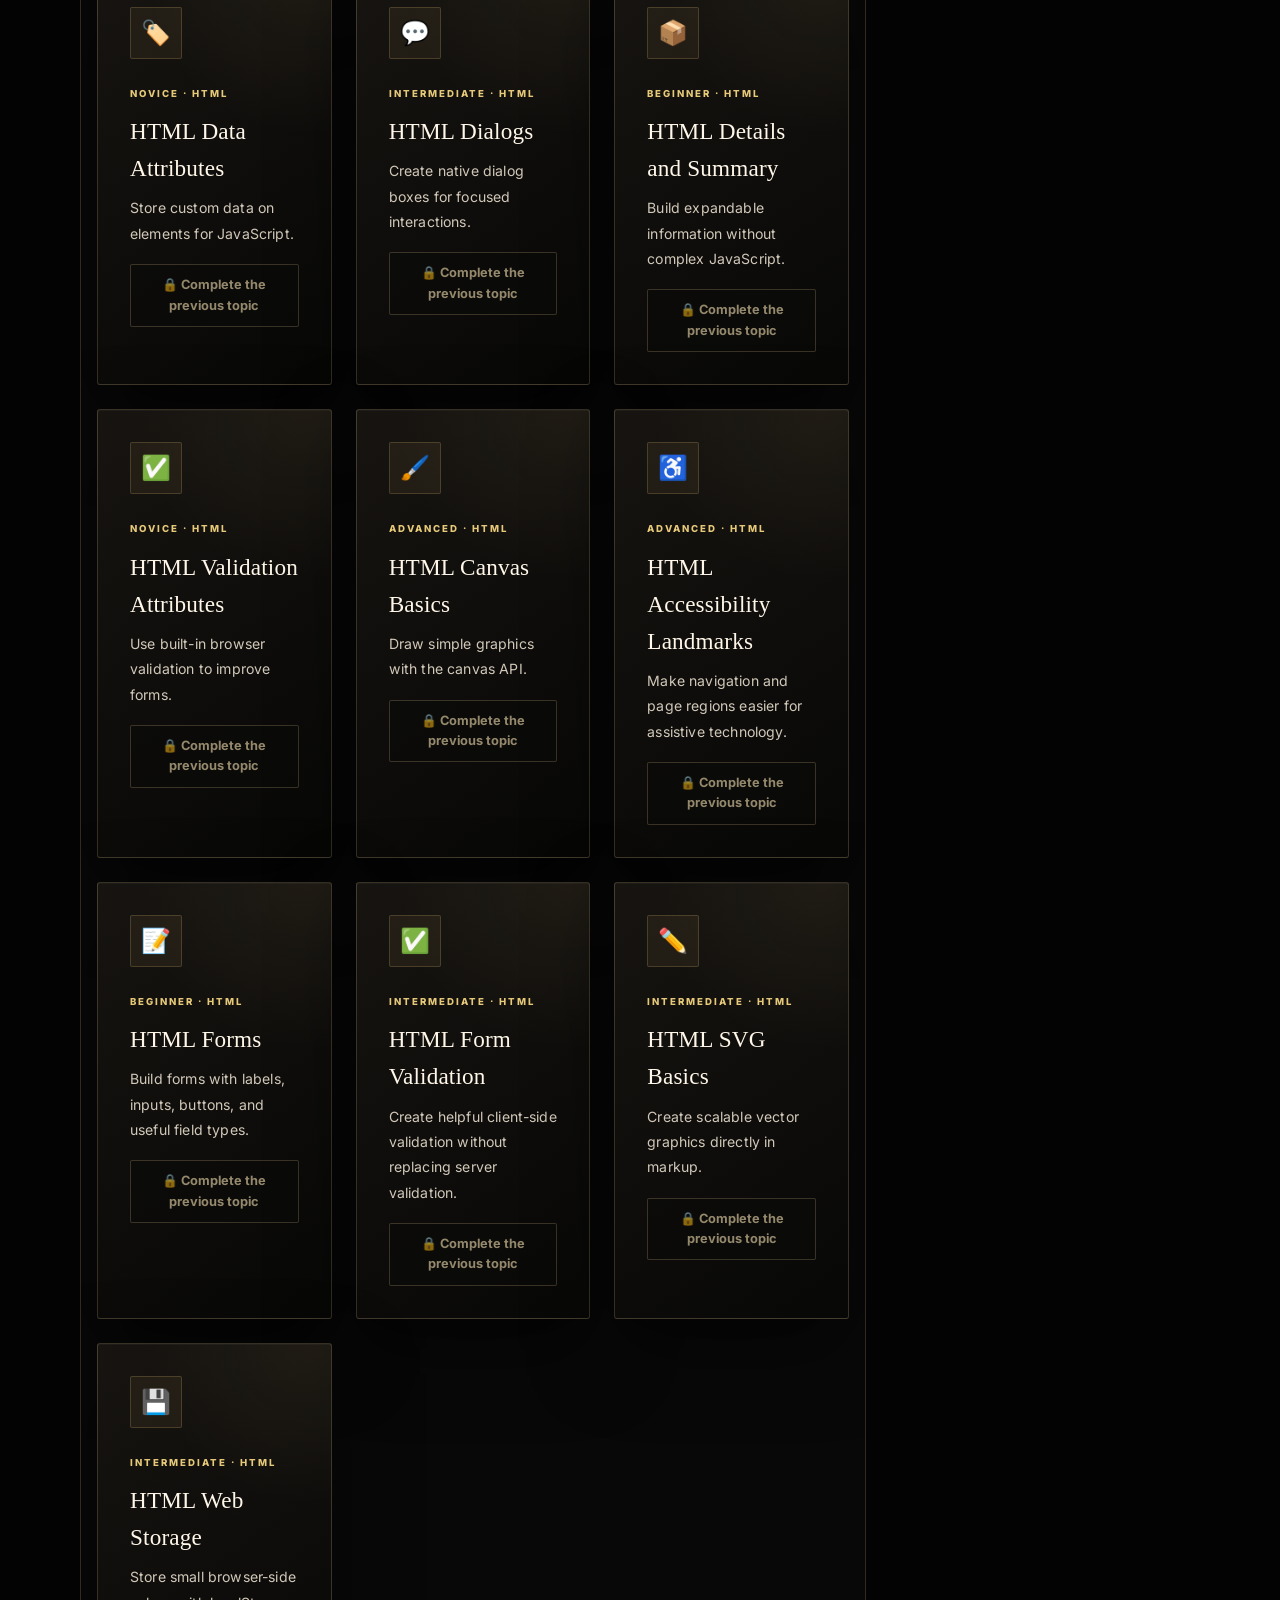
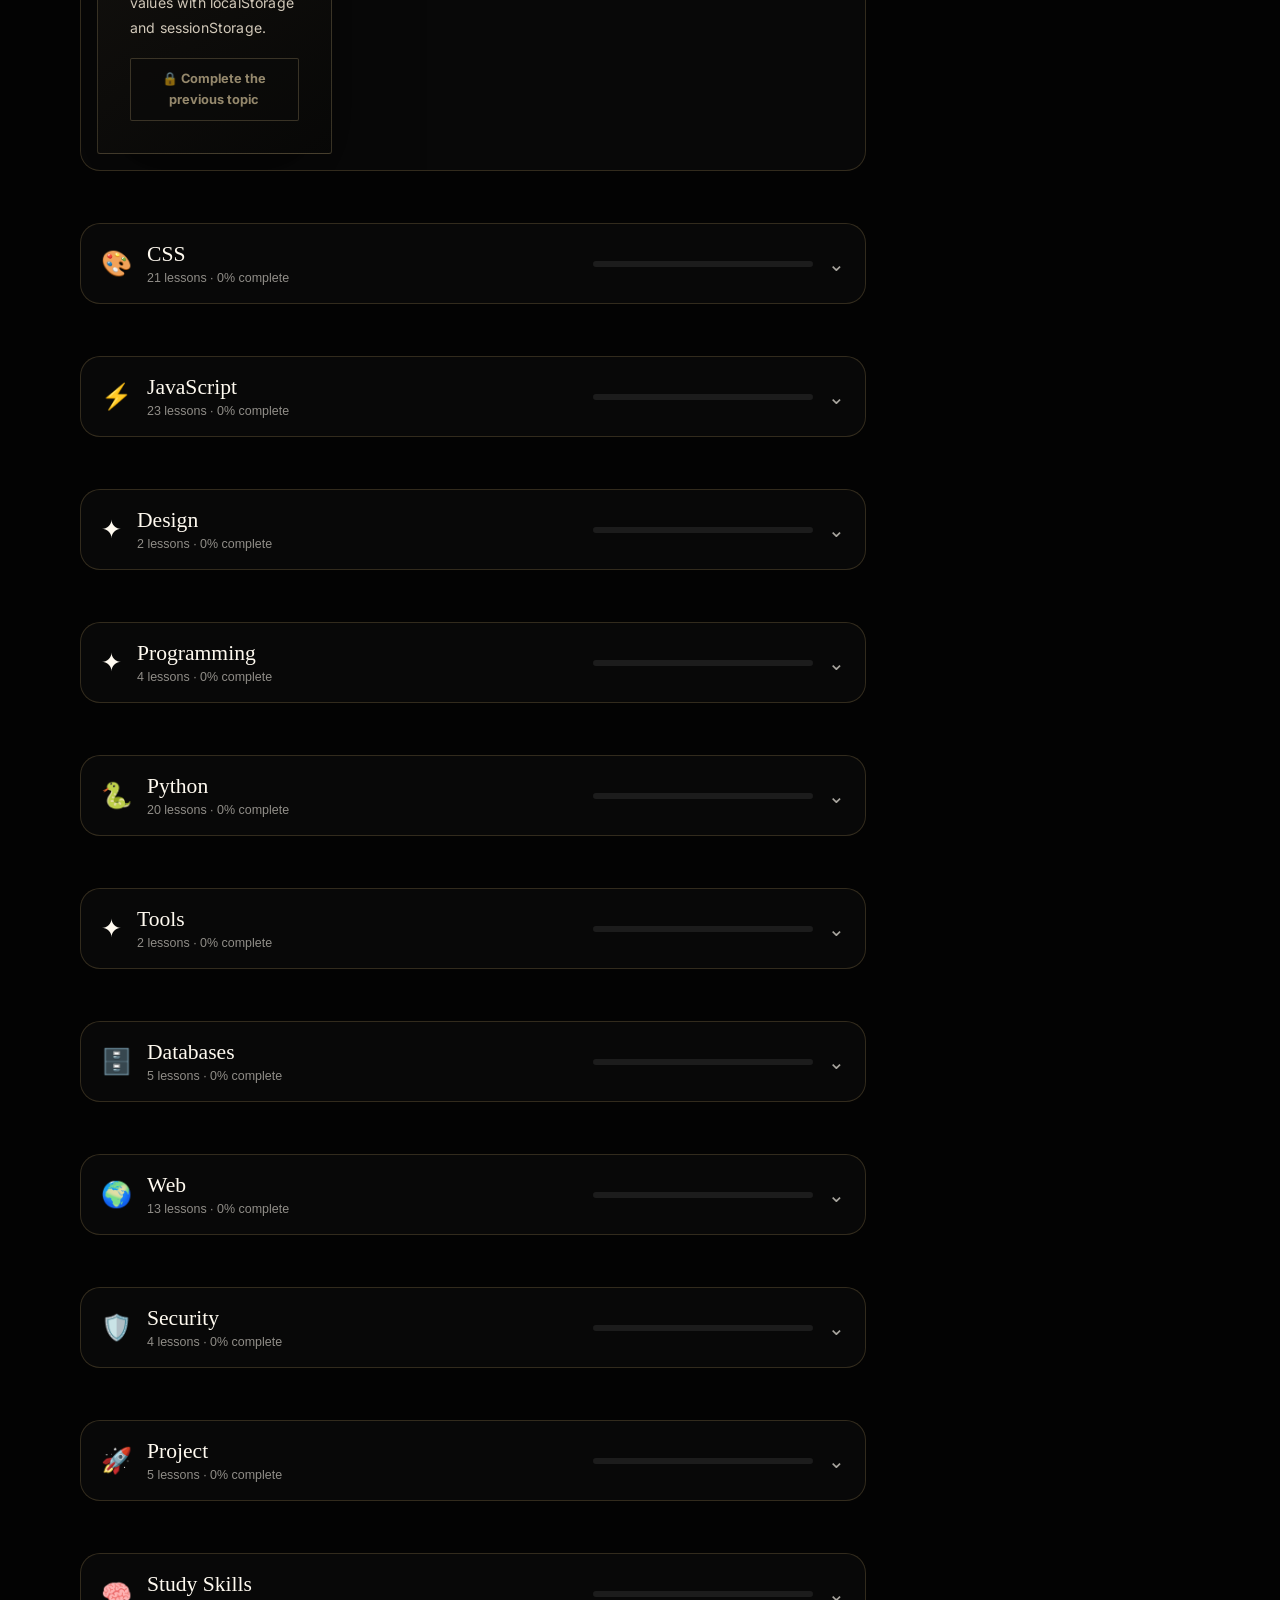
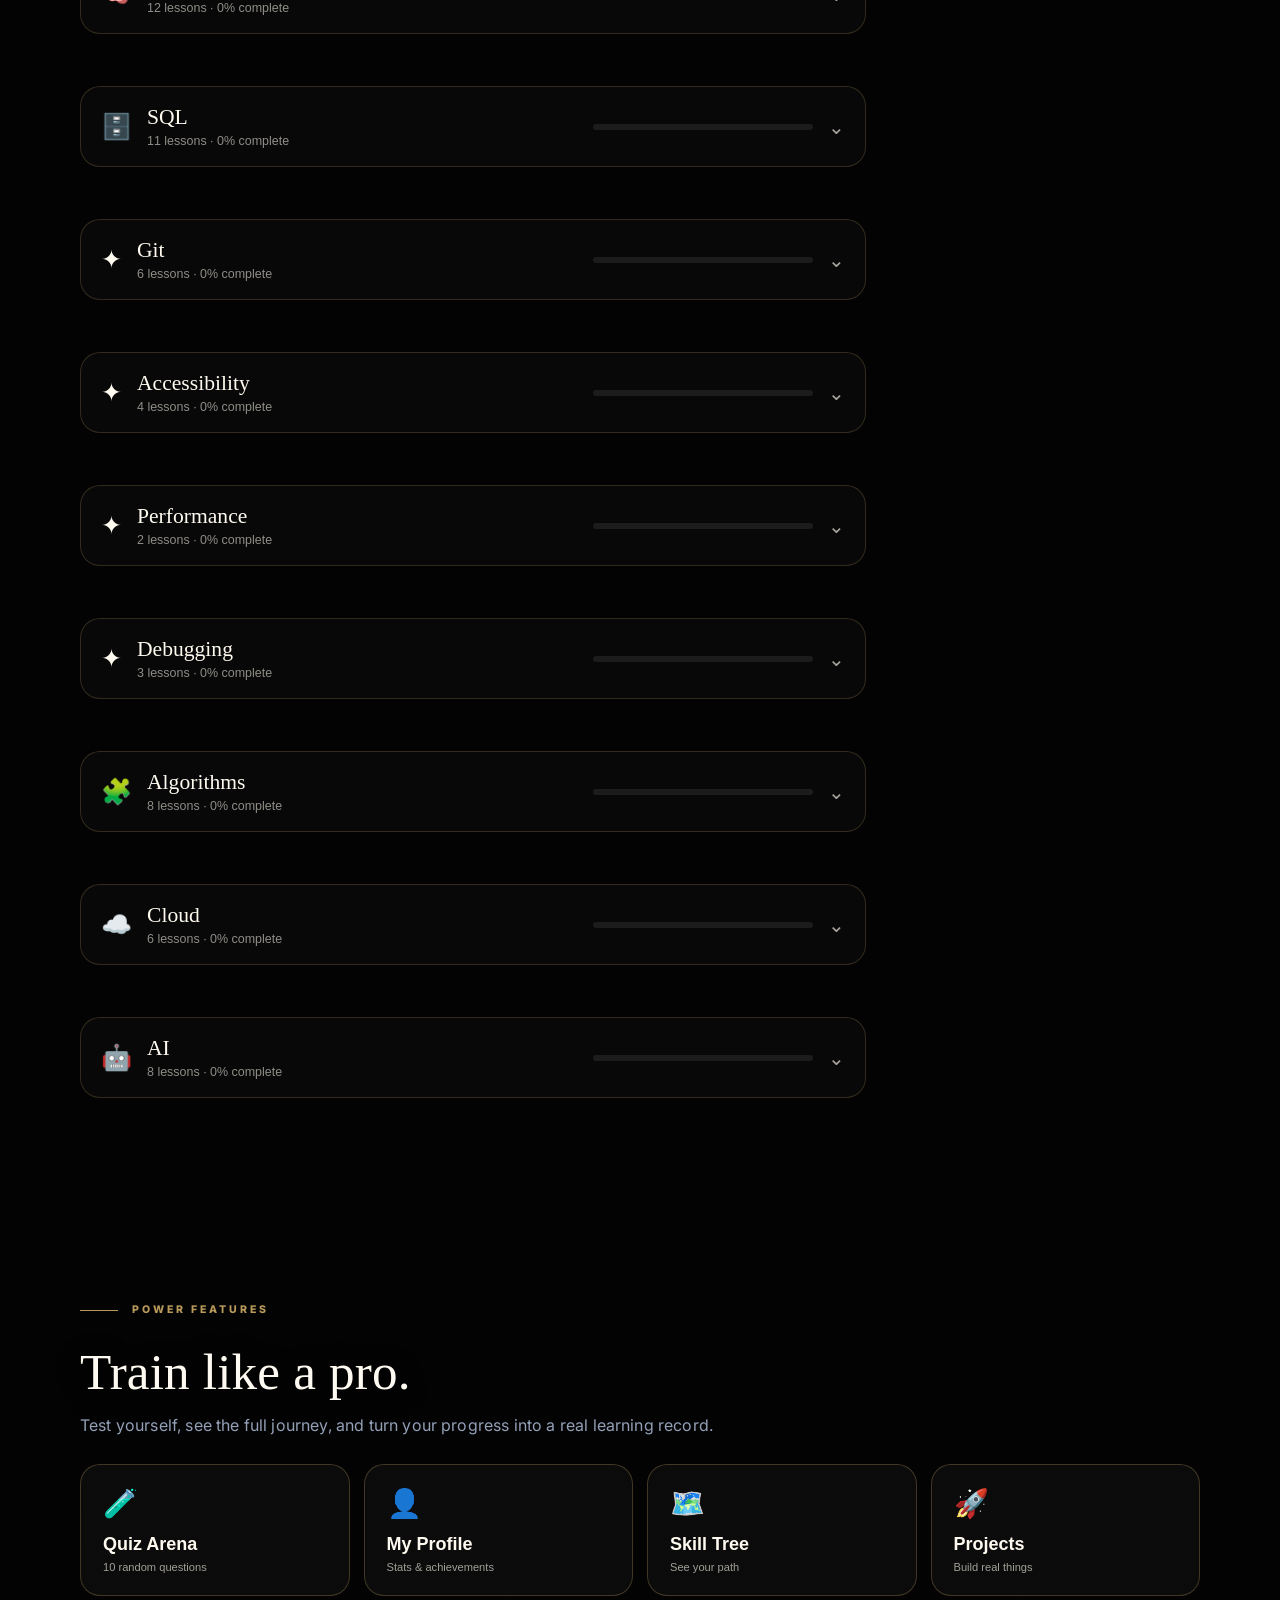
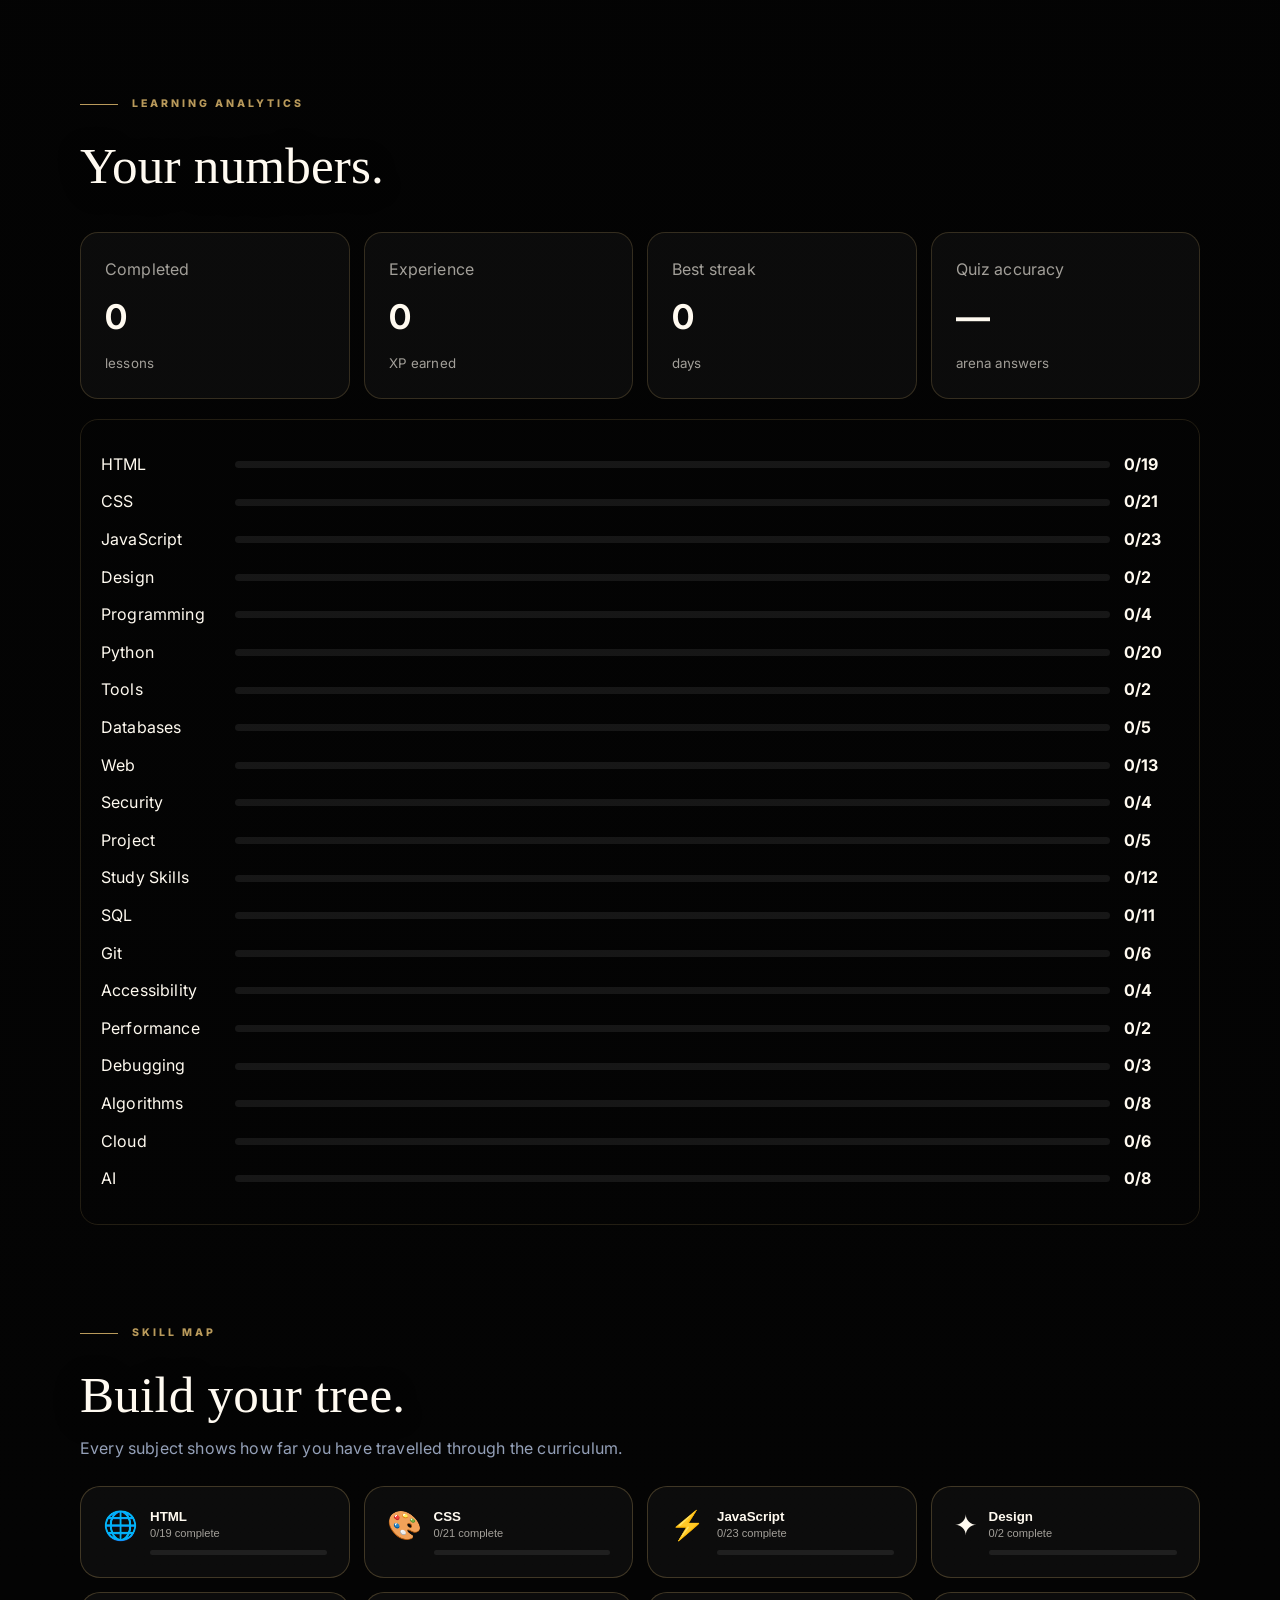
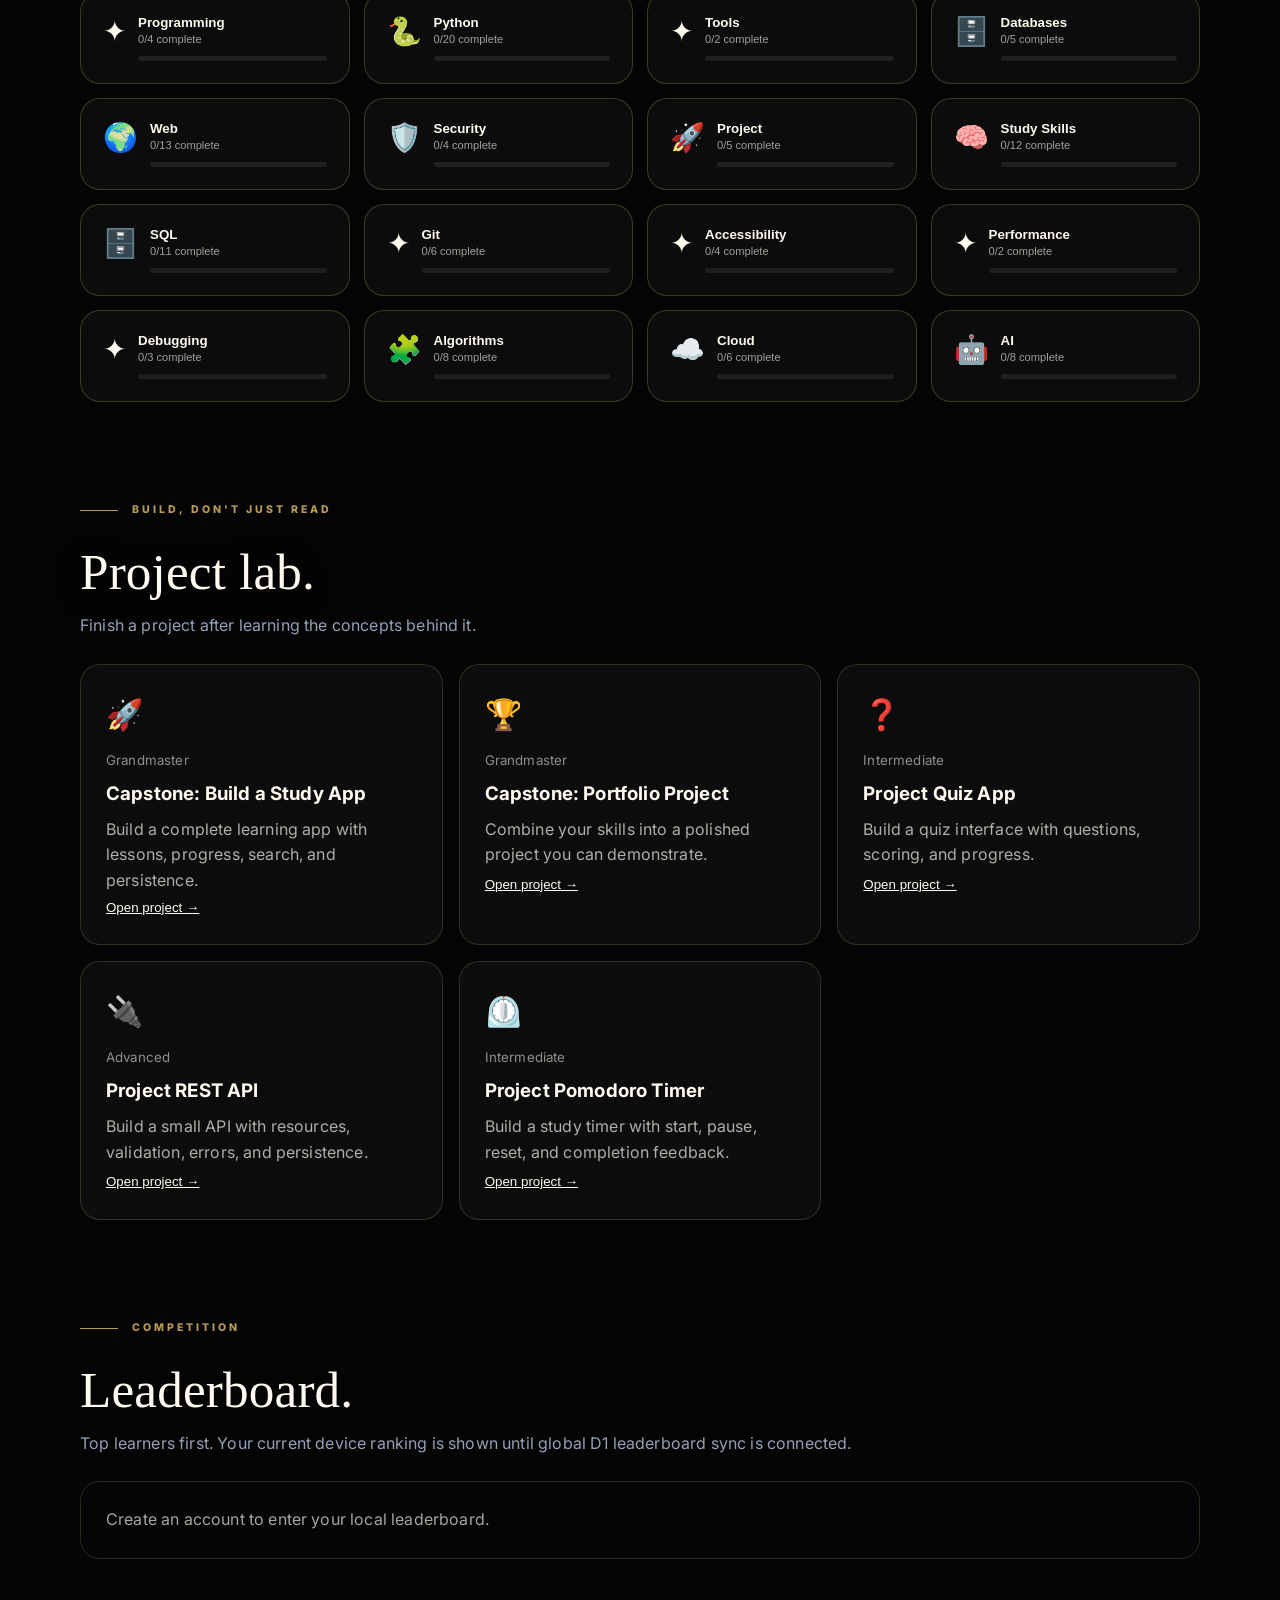
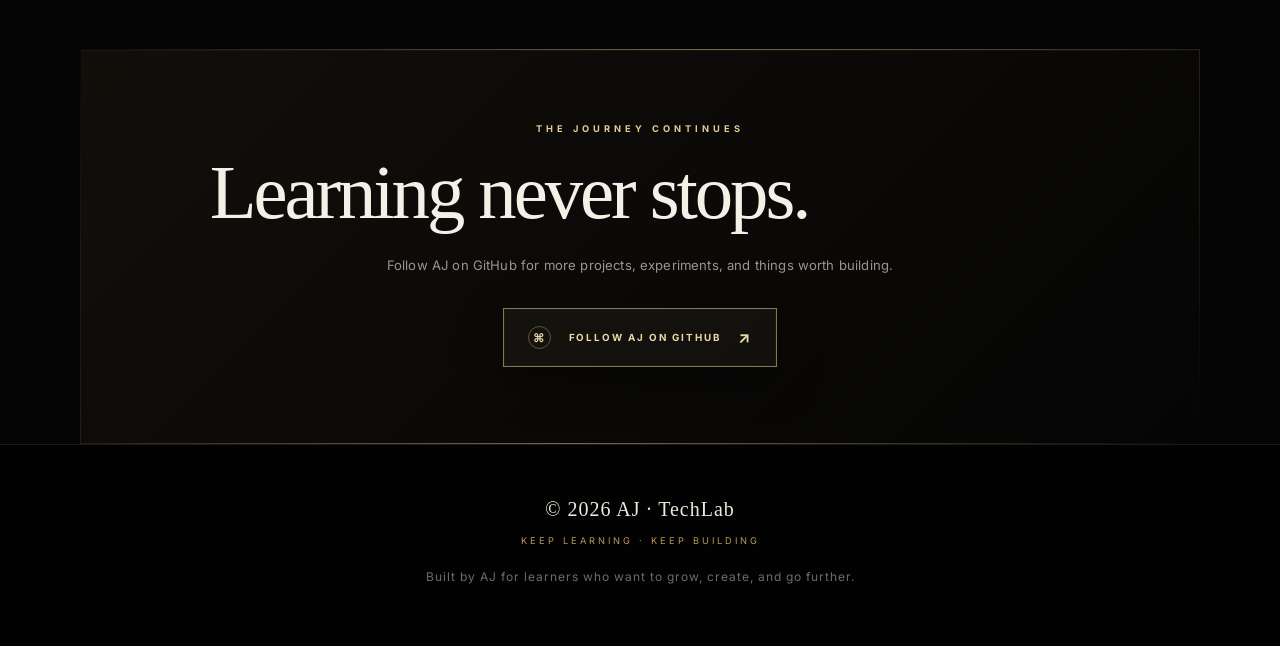
==== commit 0d0fed25: "Create cherry blossom luxury stats ad and persistent sign-in state" ====
--- a/index.html
+++ b/index.html
@@ -28,7 +28,7 @@
       </div>
 
       <div class="nav-links">
-        <a href="#account">Sign in</a>
+        <a href="#account" id="signInLink">Sign in</a>
         <a href="#lessons">Lessons</a>
         <a href="#progress">Progress</a>
         <a href="#leaderboard">Leaderboard</a>
@@ -231,25 +231,27 @@
       <div class="learning-layout">
         <div id="materialGrid" class="material-grid"></div>
         <aside class="luxury-learning-ad" aria-label="StudyHub premium learning advertisement">
+          <div class="luxury-ad-cherry"></div>
           <div class="luxury-ad-shine"></div>
-          <div class="luxury-ad-orbit orbit-a"></div>
-          <div class="luxury-ad-orbit orbit-b"></div>
-          <div class="luxury-ad-topline"><span>STUDYHUB</span><span id="luxuryAdIndex">01 / 07</span></div>
-          <div class="luxury-ad-emblem" aria-hidden="true">
-            <div class="luxury-ad-ring ring-outer"></div>
-            <div class="luxury-ad-ring ring-mid"></div>
-            <div class="luxury-ad-dial">
-              <span class="dial-mark m1"></span><span class="dial-mark m2"></span><span class="dial-mark m3"></span><span class="dial-mark m4"></span>
-              <span class="dial-hand hand-hour"></span><span class="dial-hand hand-minute"></span><span class="dial-center">✦</span>
-            </div>
+          <div class="luxury-ad-topline"><span>STUDYHUB · 2026</span><span id="luxuryAdIndex">01 / 07</span></div>
+          <div class="luxury-ad-world" aria-hidden="true">
+            <span class="world-dot d1"></span><span class="world-dot d2"></span><span class="world-dot d3"></span><span class="world-dot d4"></span>
+            <span class="world-dot d5"></span><span class="world-dot d6"></span><span class="world-dot d7"></span><span class="world-dot d8"></span>
+            <span class="world-dot d9"></span><span class="world-dot d10"></span><span class="world-dot d11"></span><span class="world-dot d12"></span>
+            <div class="world-glow"></div>
           </div>
-          <p class="luxury-ad-kicker">PRECISION LEARNING</p>
-          <h3 id="luxuryAdTitle">The next chapter is waiting.</h3>
-          <p class="luxury-ad-copy" id="luxuryAdCopy">Complete your current set. Your next level opens automatically, one precise step at a time.</p>
-          <div class="luxury-ad-rule"></div>
-          <div class="luxury-ad-meta"><span id="luxuryAdMetaLeft">181 lessons</span><span id="luxuryAdMetaRight">07 levels</span></div>
-          <button type="button" class="luxury-ad-button" onclick="document.getElementById('lessons')?.scrollIntoView({behavior:'smooth'})">Continue your path <span>↗</span></button>
-          <div class="luxury-ad-foot">EST. 2026 · LEARN WITH INTENT</div>
+          <div class="luxury-stat stat-users"><strong>181+</strong><span>Lessons crafted</span></div>
+          <div class="luxury-stat stat-levels"><strong>07</strong><span>Learning levels</span></div>
+          <div class="luxury-stat stat-progress"><strong id="luxuryAdMetaLeft">0/0</strong><span>Current set</span></div>
+          <div class="luxury-ad-copy-wrap">
+            <p class="luxury-ad-kicker">PRECISION LEARNING</p>
+            <h3 id="luxuryAdTitle">Your next chapter is waiting.</h3>
+            <p class="luxury-ad-copy" id="luxuryAdCopy">Complete your current set. Your next level opens automatically, one precise step at a time.</p>
+            <div class="luxury-ad-rule"></div>
+            <div class="luxury-ad-meta"><span id="luxuryAdMetaRight">LEVEL 01</span><span>LEARN WITH INTENT</span></div>
+            <button type="button" class="luxury-ad-button" onclick="document.getElementById('lessons')?.scrollIntoView({behavior:'smooth'})">Continue your path <span>↗</span></button>
+          </div>
+          <div class="luxury-ad-foot">CHERRY BLOSSOM NIGHT · STUDYHUB</div>
         </aside>
       </div>
     </section>
--- a/styles.css
+++ b/styles.css
@@ -2304,3 +2304,154 @@
   .luxury-learning-ad{min-height:365px;padding:23px 20px 20px}
   .luxury-learning-ad h3{font-size:1.8rem}
 }
+
+
+/* CINEMATIC LUXURY AD — WATCH-INSPIRED, ORIGINAL STUDYHUB DESIGN */
+.luxury-learning-ad{
+  isolation:isolate;
+  min-height:500px;
+  background:
+    radial-gradient(circle at 50% 38%,rgba(218,184,94,.12),transparent 22%),
+    radial-gradient(circle at 90% 0%,rgba(255,255,255,.95),transparent 32%),
+    linear-gradient(145deg,#fff 0%,#faf8f2 52%,#eee9df 100%);
+}
+.luxury-ad-shine{
+  position:absolute;
+  z-index:0;
+  width:130%;
+  height:55px;
+  left:-115%;
+  top:47%;
+  background:linear-gradient(90deg,transparent,rgba(255,255,255,.85),rgba(216,183,96,.18),transparent);
+  transform:rotate(-28deg);
+  animation:luxurySweep 5.5s cubic-bezier(.2,.7,.2,1) infinite;
+  pointer-events:none;
+}
+@keyframes luxurySweep{
+  0%,62%{left:-115%;opacity:0}
+  68%{opacity:.2}
+  84%{left:120%;opacity:.8}
+  100%{left:140%;opacity:0}
+}
+.luxury-ad-orbit{
+  position:absolute;
+  z-index:0;
+  border:1px solid rgba(169,132,49,.13);
+  border-radius:50%;
+  pointer-events:none;
+}
+.orbit-a{width:390px;height:390px;left:50%;top:225px;transform:translate(-50%,-50%);animation:orbitSpin 18s linear infinite}
+.orbit-b{width:300px;height:300px;left:50%;top:225px;transform:translate(-50%,-50%);border-style:dashed;animation:orbitSpinReverse 13s linear infinite}
+@keyframes orbitSpin{to{transform:translate(-50%,-50%) rotate(360deg)}}
+@keyframes orbitSpinReverse{to{transform:translate(-50%,-50%) rotate(-360deg)}}
+
+.luxury-ad-emblem{
+  position:relative;
+  z-index:2;
+  width:158px;
+  height:158px;
+  margin:25px auto 20px;
+  display:grid;
+  place-items:center;
+  filter:drop-shadow(0 16px 20px rgba(91,68,26,.15));
+  animation:emblemFloat 4s ease-in-out infinite;
+}
+@keyframes emblemFloat{
+  0%,100%{transform:translateY(0) rotate(-.4deg)}
+  50%{transform:translateY(-5px) rotate(.4deg)}
+}
+.luxury-ad-ring{
+  position:absolute;
+  border-radius:50%;
+  box-sizing:border-box;
+}
+.ring-outer{
+  inset:0;
+  border:1px solid rgba(143,106,31,.65);
+  box-shadow:inset 0 0 0 4px rgba(255,255,255,.7),0 0 0 8px rgba(168,130,46,.07);
+}
+.ring-mid{
+  inset:10px;
+  border:1px solid rgba(170,133,52,.45);
+  border-top-color:#8e6821;
+  border-bottom-color:#d8b768;
+  animation:luxuryRotate 8s linear infinite;
+}
+@keyframes luxuryRotate{to{transform:rotate(360deg)}}
+.luxury-ad-dial{
+  position:relative;
+  width:108px;height:108px;
+  border-radius:50%;
+  background:
+    radial-gradient(circle at 35% 28%,#fff,#f7f2e6 48%,#ddd3c0 100%);
+  border:1px solid rgba(79,59,22,.22);
+  box-shadow:inset 0 0 0 5px rgba(255,255,255,.75),inset 0 0 28px rgba(83,61,23,.08);
+}
+.luxury-ad-dial::before,.luxury-ad-dial::after{
+  content:"";
+  position:absolute;
+  inset:17px;
+  border:1px solid rgba(151,113,37,.15);
+  border-radius:50%;
+}
+.luxury-ad-dial::after{inset:28px;border-color:rgba(151,113,37,.08)}
+.dial-mark{
+  position:absolute;
+  width:2px;height:8px;
+  background:#7d5e25;
+  left:50%;top:6px;
+  transform-origin:1px 48px;
+}
+.m1{transform:rotate(0deg)}.m2{transform:rotate(90deg)}.m3{transform:rotate(180deg)}.m4{transform:rotate(270deg)}
+.dial-hand{
+  position:absolute;
+  left:50%;
+  bottom:50%;
+  width:2px;
+  transform-origin:50% 100%;
+  border-radius:99px;
+  background:#252018;
+}
+.hand-hour{height:29px;transform:rotate(35deg)}
+.hand-minute{height:39px;transform:rotate(137deg);width:1px}
+.dial-center{
+  position:absolute;
+  left:50%;top:50%;
+  transform:translate(-50%,-50%);
+  width:8px;height:8px;
+  display:grid;place-items:center;
+  border-radius:50%;
+  background:#b28a3c;
+  color:#fff;
+  font-size:5px;
+  box-shadow:0 0 0 3px rgba(178,138,60,.12);
+}
+.luxury-ad-kicker,.luxury-learning-ad h3,.luxury-ad-copy,.luxury-ad-rule,.luxury-ad-meta,.luxury-ad-button,.luxury-ad-foot,.luxury-ad-topline{z-index:3}
+.luxury-learning-ad h3{transition:opacity .35s,transform .35s}
+.luxury-ad-copy{transition:opacity .35s}
+.luxury-ad-button{box-shadow:0 10px 22px rgba(20,20,20,.12)}
+.luxury-ad-button::before{
+  content:"";
+  position:absolute;
+  inset:0;
+  background:linear-gradient(110deg,transparent 20%,rgba(255,255,255,.22) 48%,transparent 75%);
+  transform:translateX(-120%);
+  animation:buttonGlint 4.8s ease-in-out infinite;
+}
+@keyframes buttonGlint{
+  0%,55%{transform:translateX(-120%)}
+  72%,100%{transform:translateX(120%)}
+}
+.luxury-learning-ad:hover .luxury-ad-emblem{animation-duration:2.2s}
+.luxury-learning-ad:hover .orbit-a{animation-duration:8s}
+.luxury-learning-ad:hover .orbit-b{animation-duration:6s}
+
+@media(prefers-reduced-motion:reduce){
+  .luxury-ad-shine,.luxury-ad-orbit,.luxury-ad-emblem,.luxury-ad-ring,.luxury-ad-button::before{animation:none}
+}
+@media(max-width:600px){
+  .luxury-learning-ad{min-height:470px}
+  .luxury-ad-emblem{width:140px;height:140px}
+  .luxury-ad-dial{width:96px;height:96px}
+  .luxury-ad-orbit{display:none}
+}
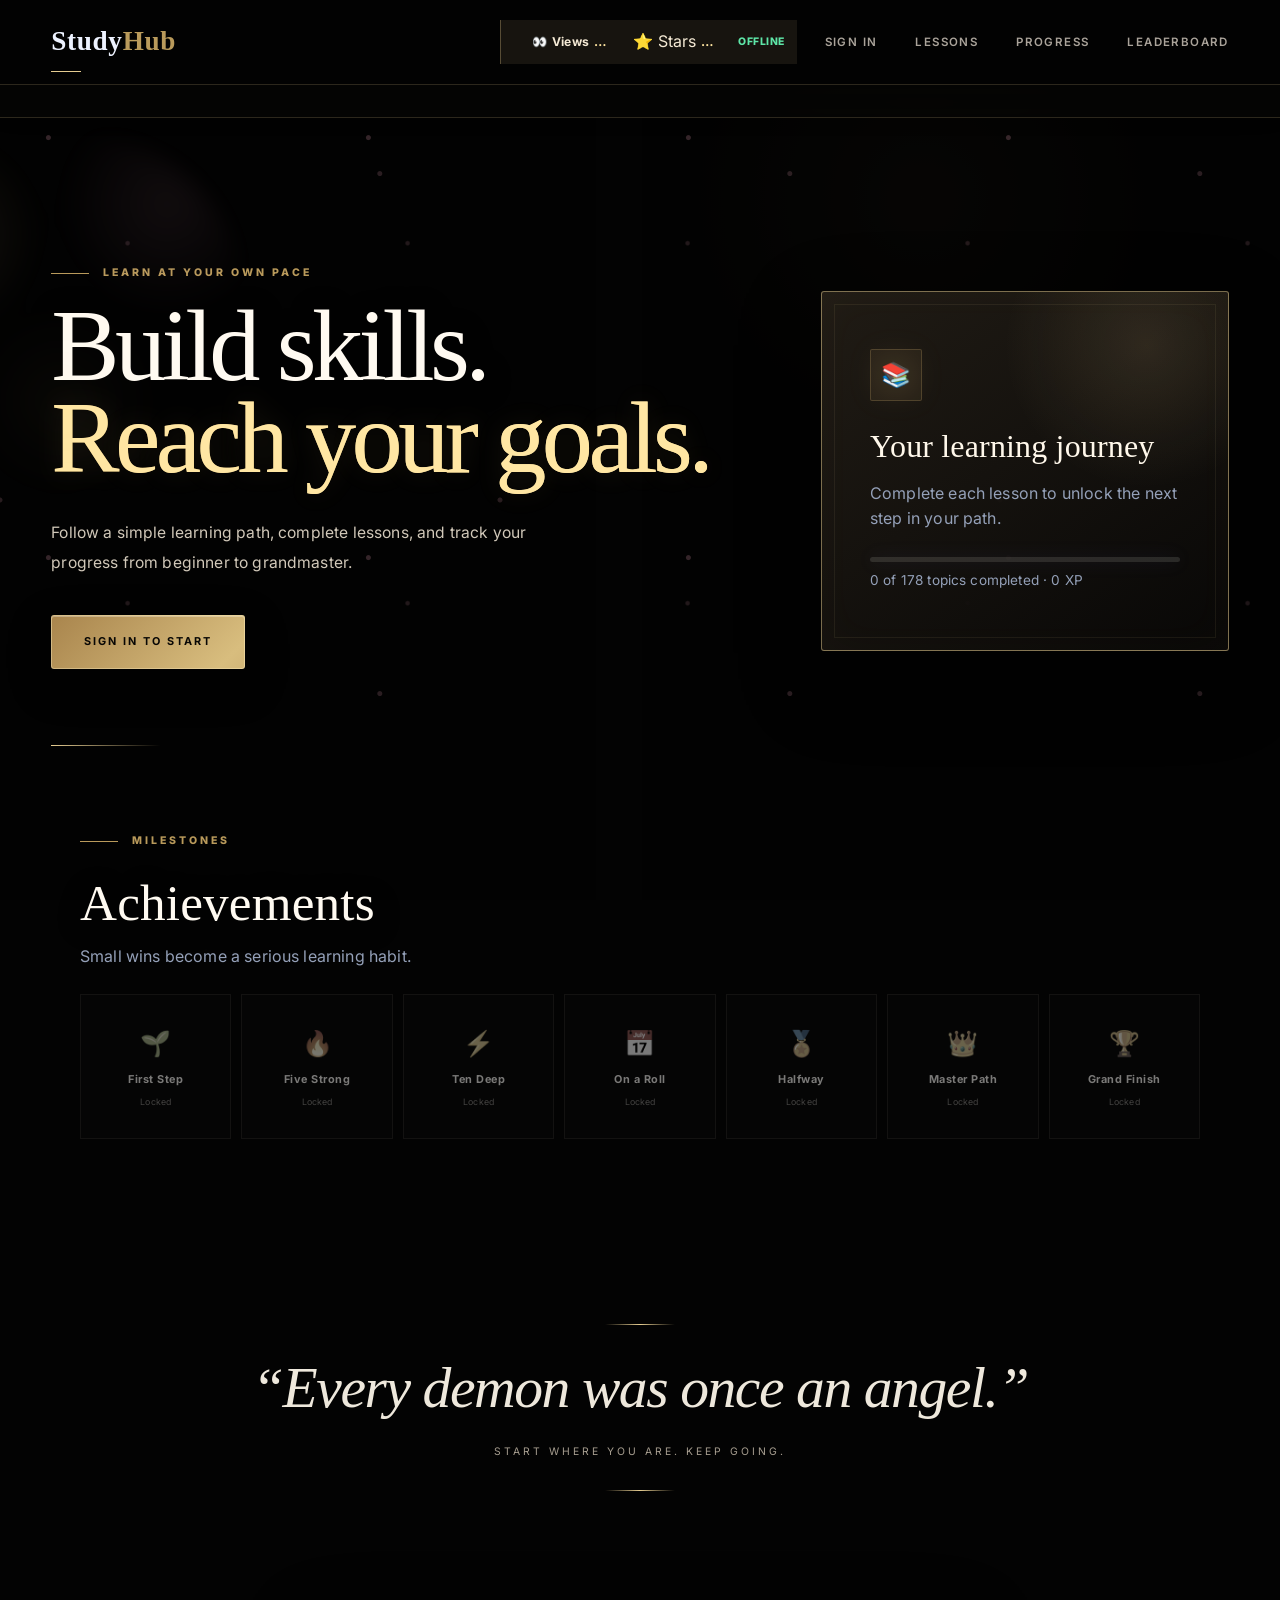
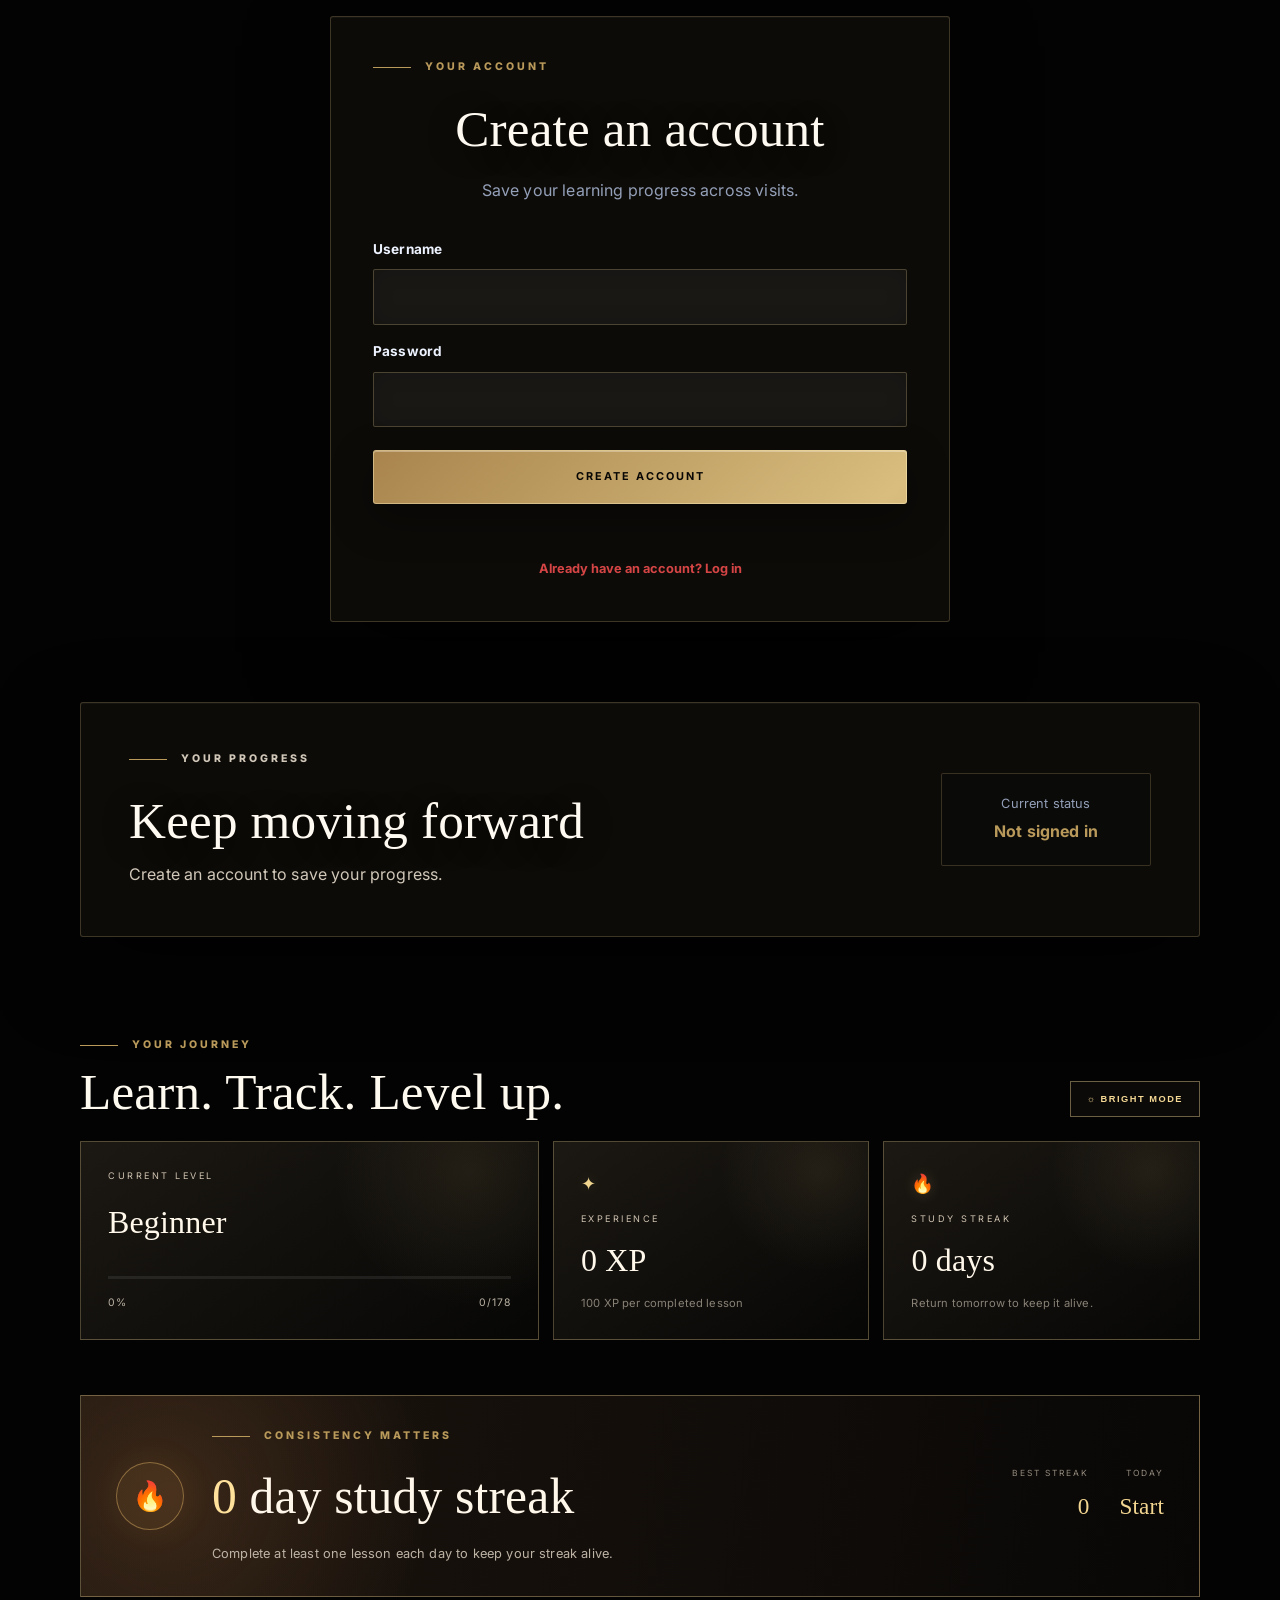
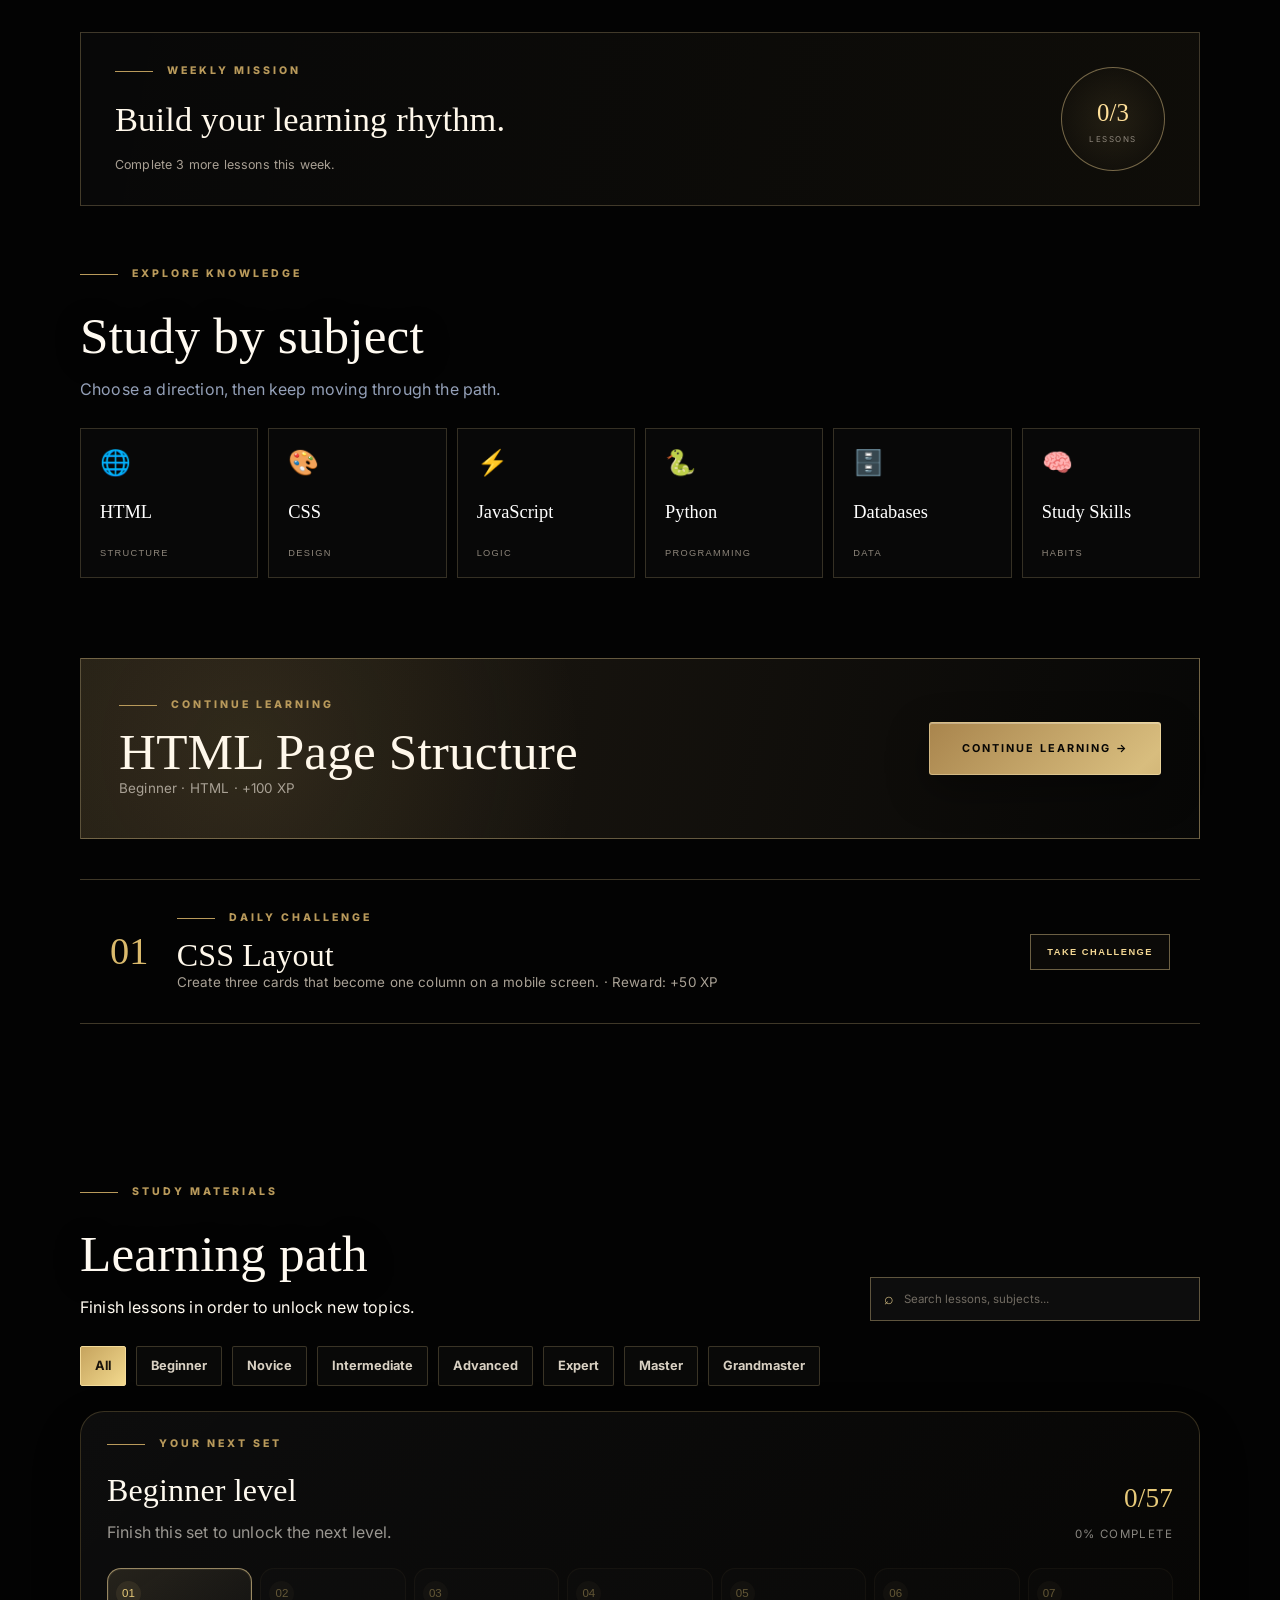
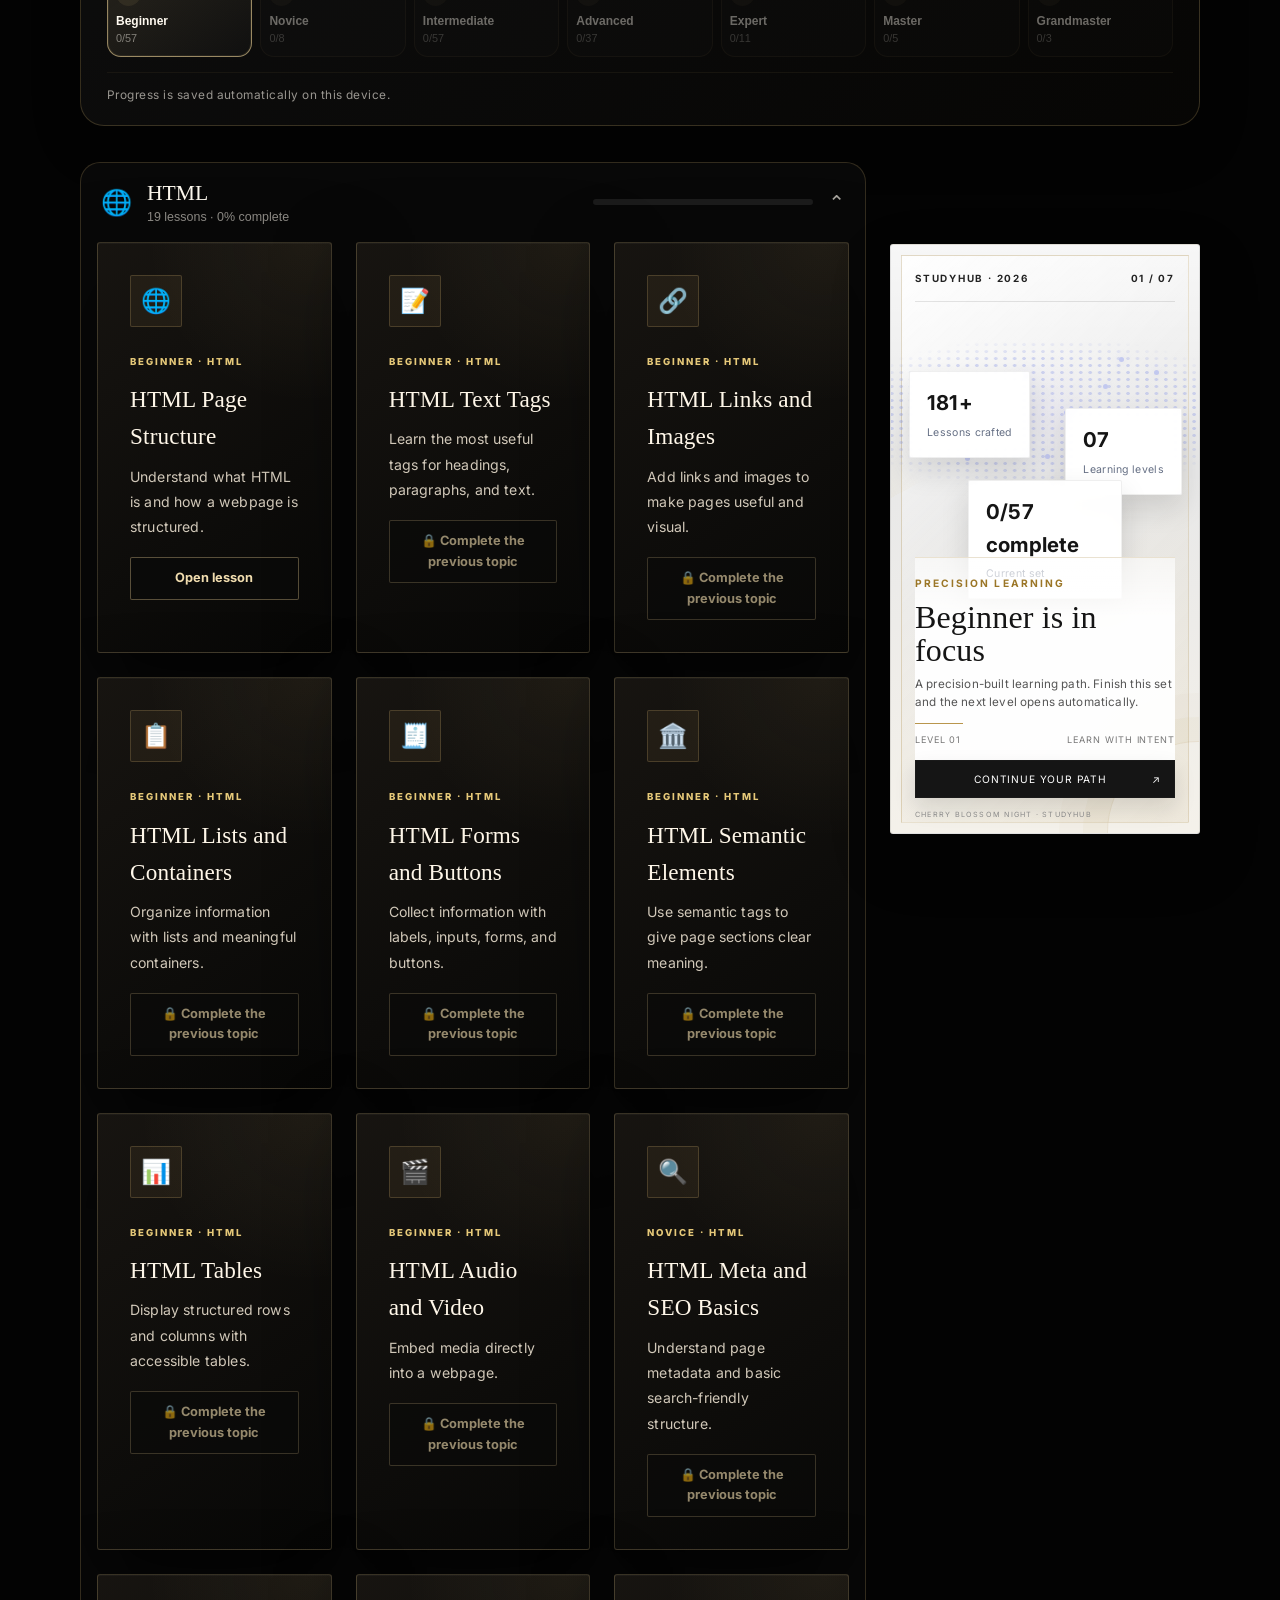
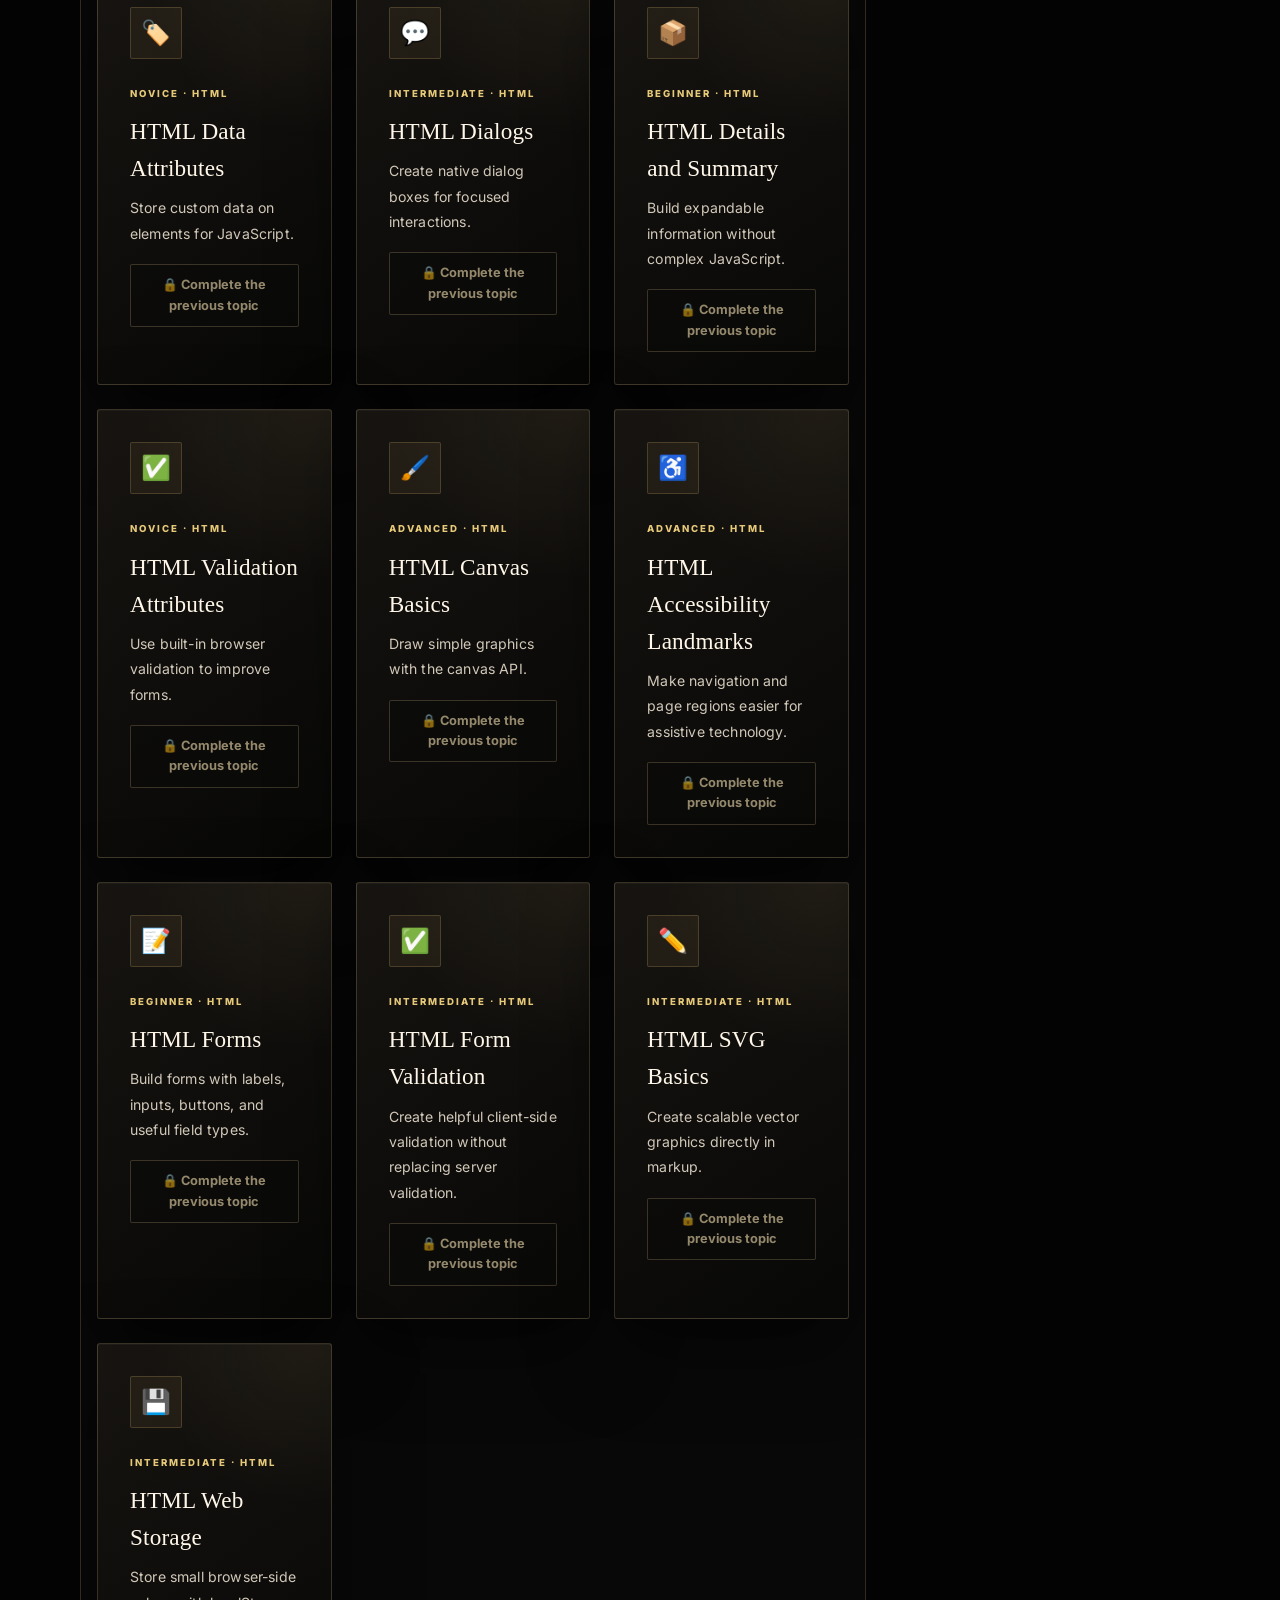
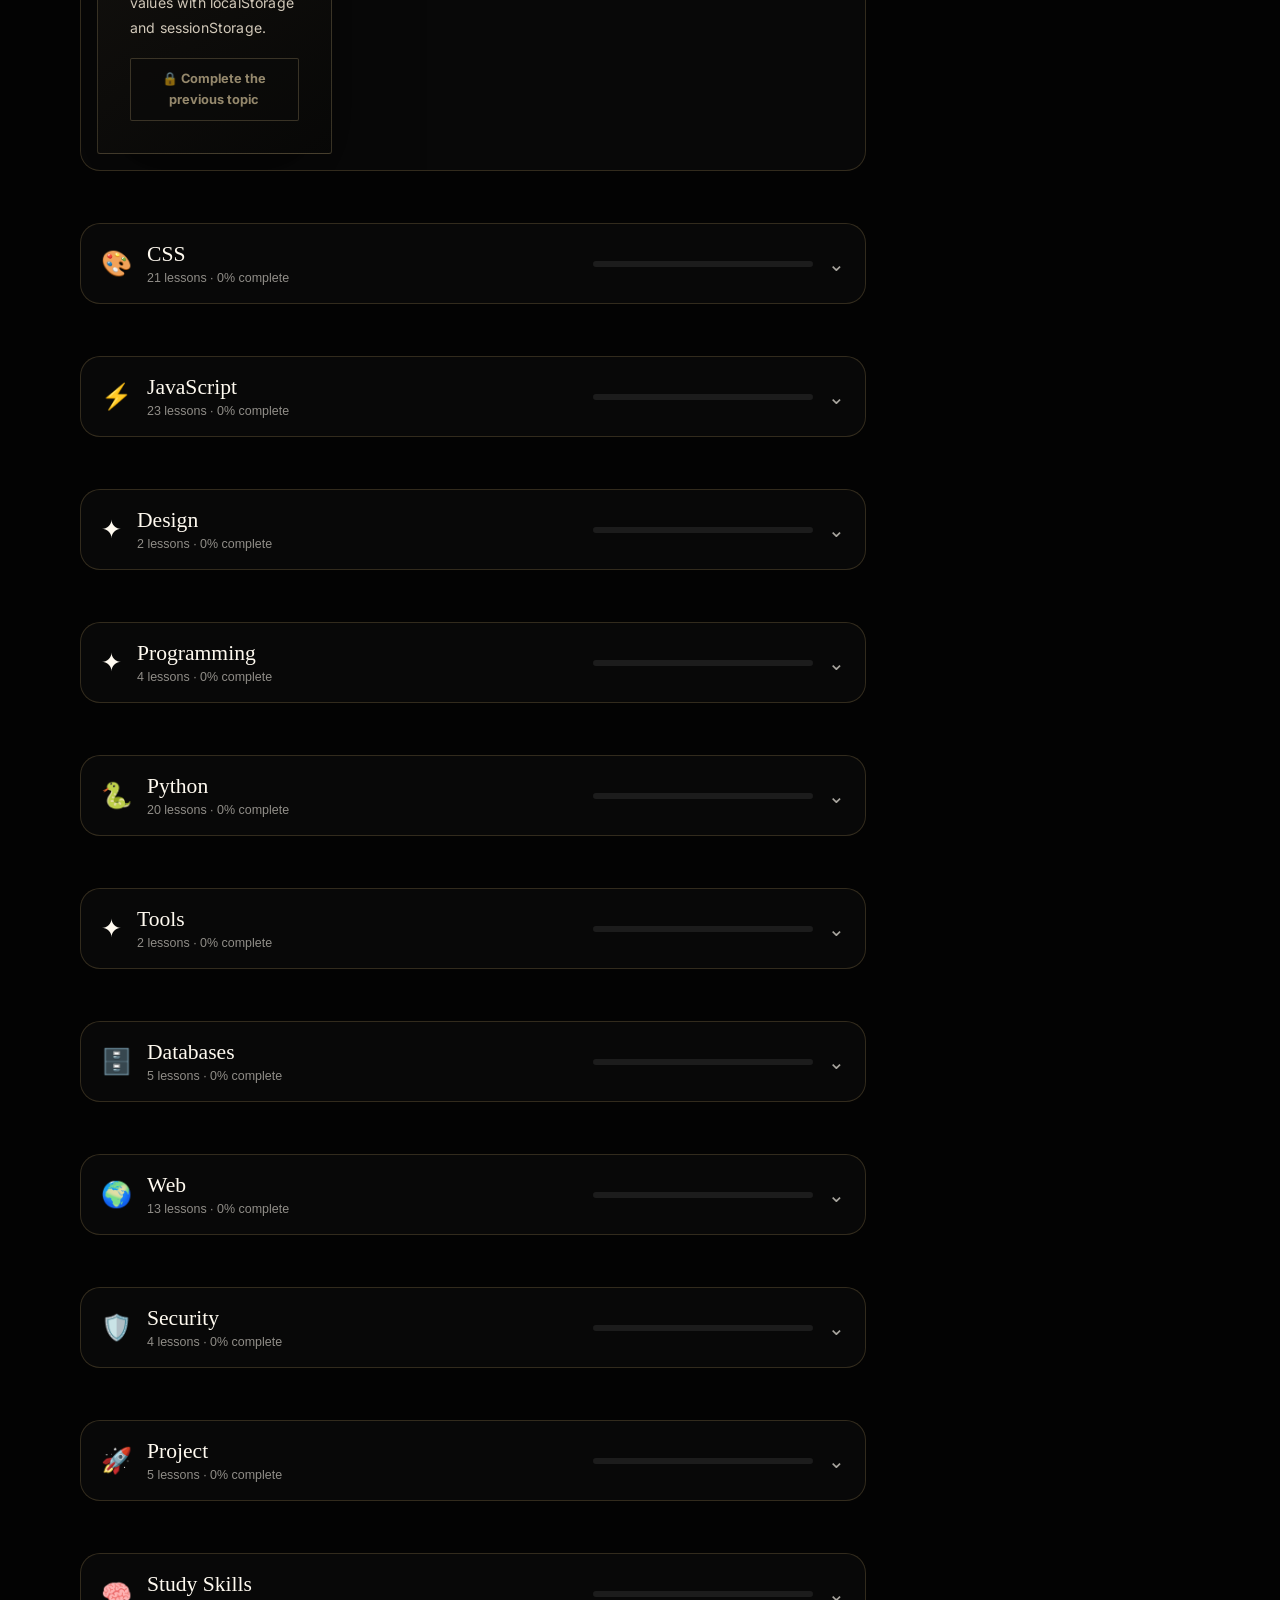
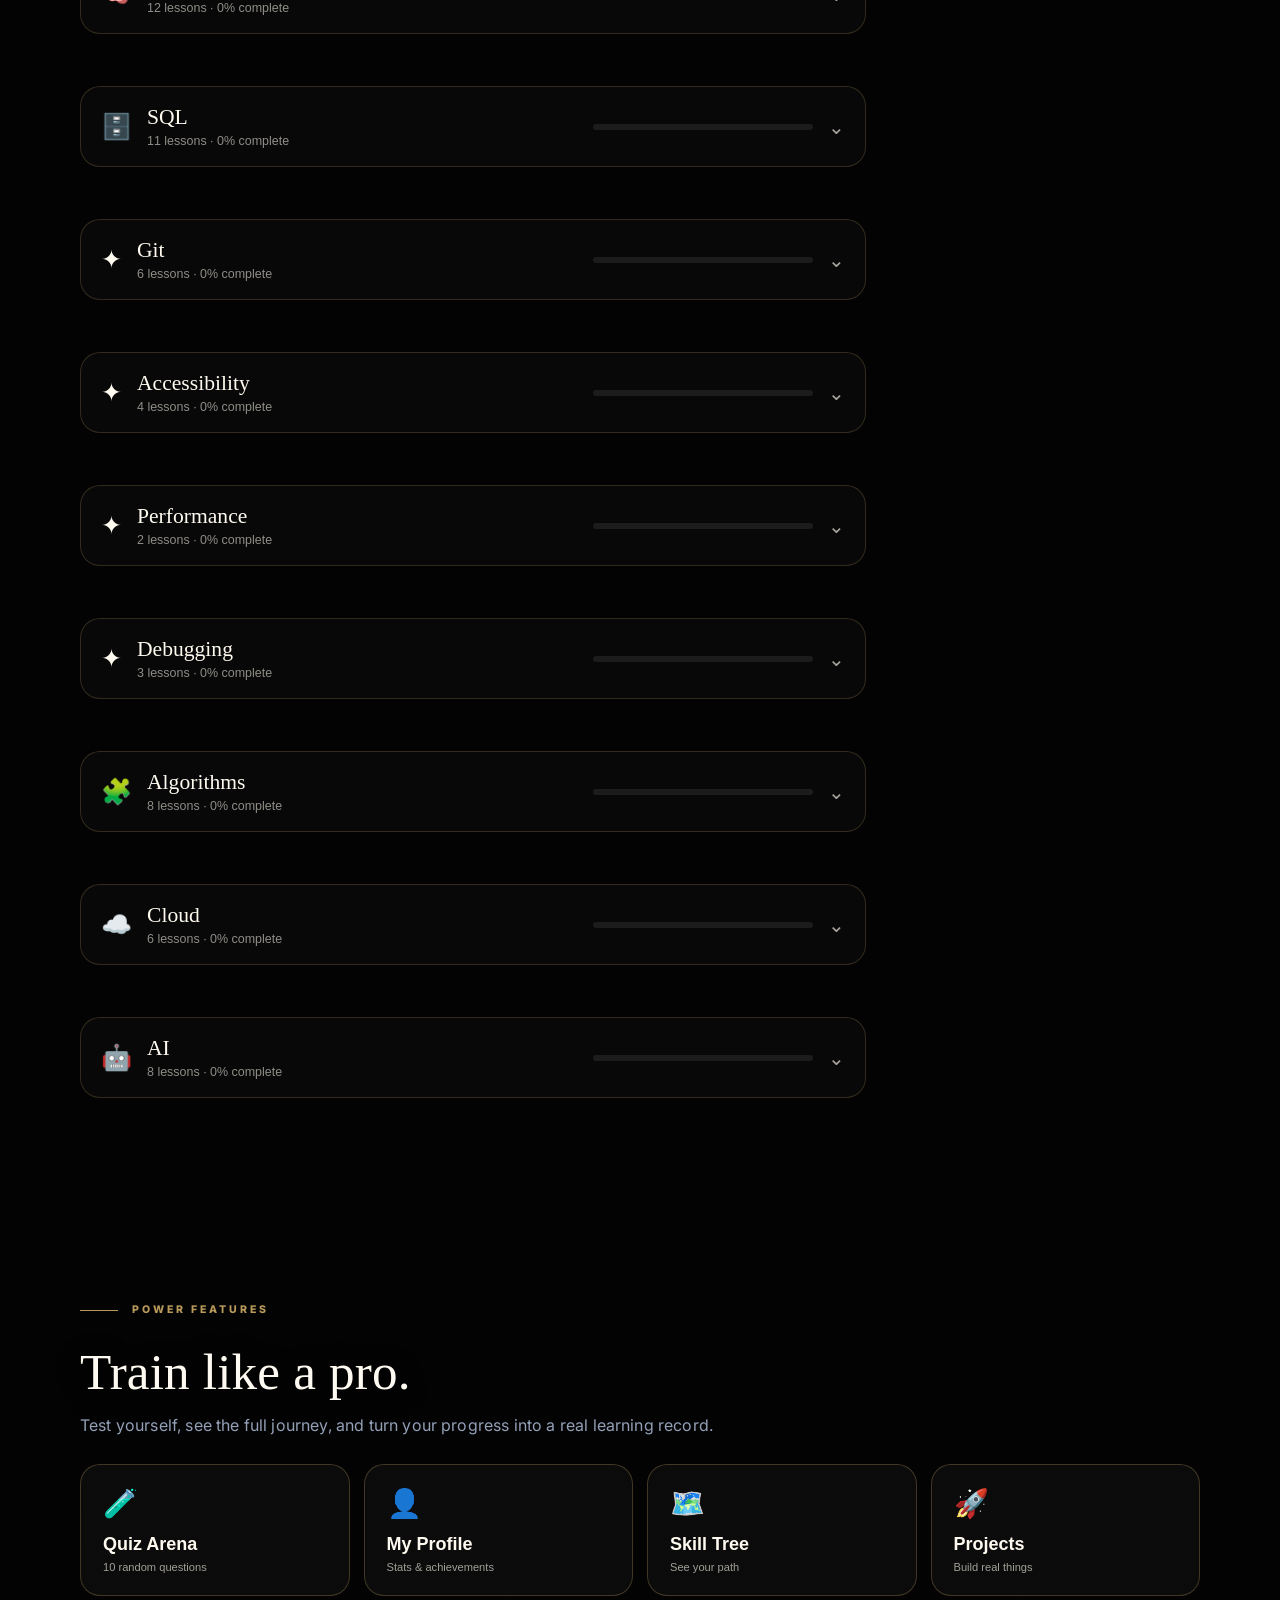
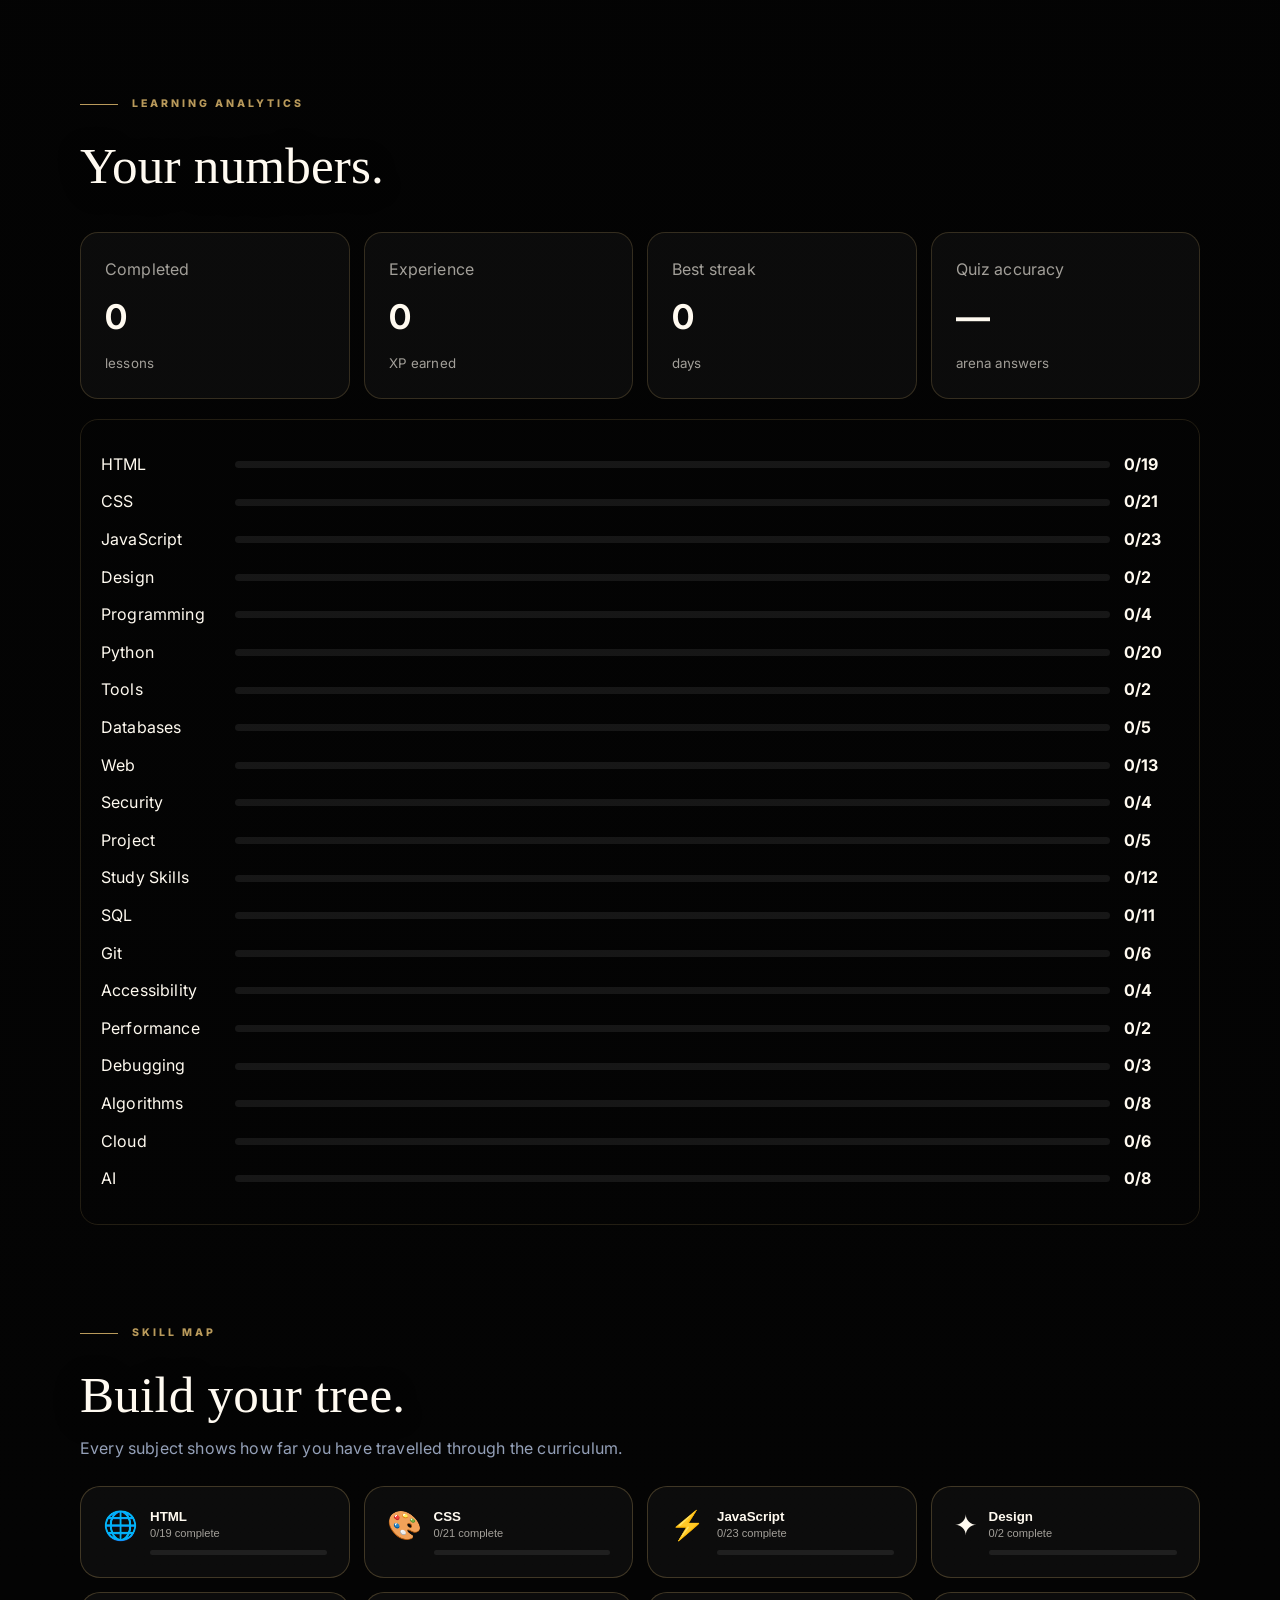
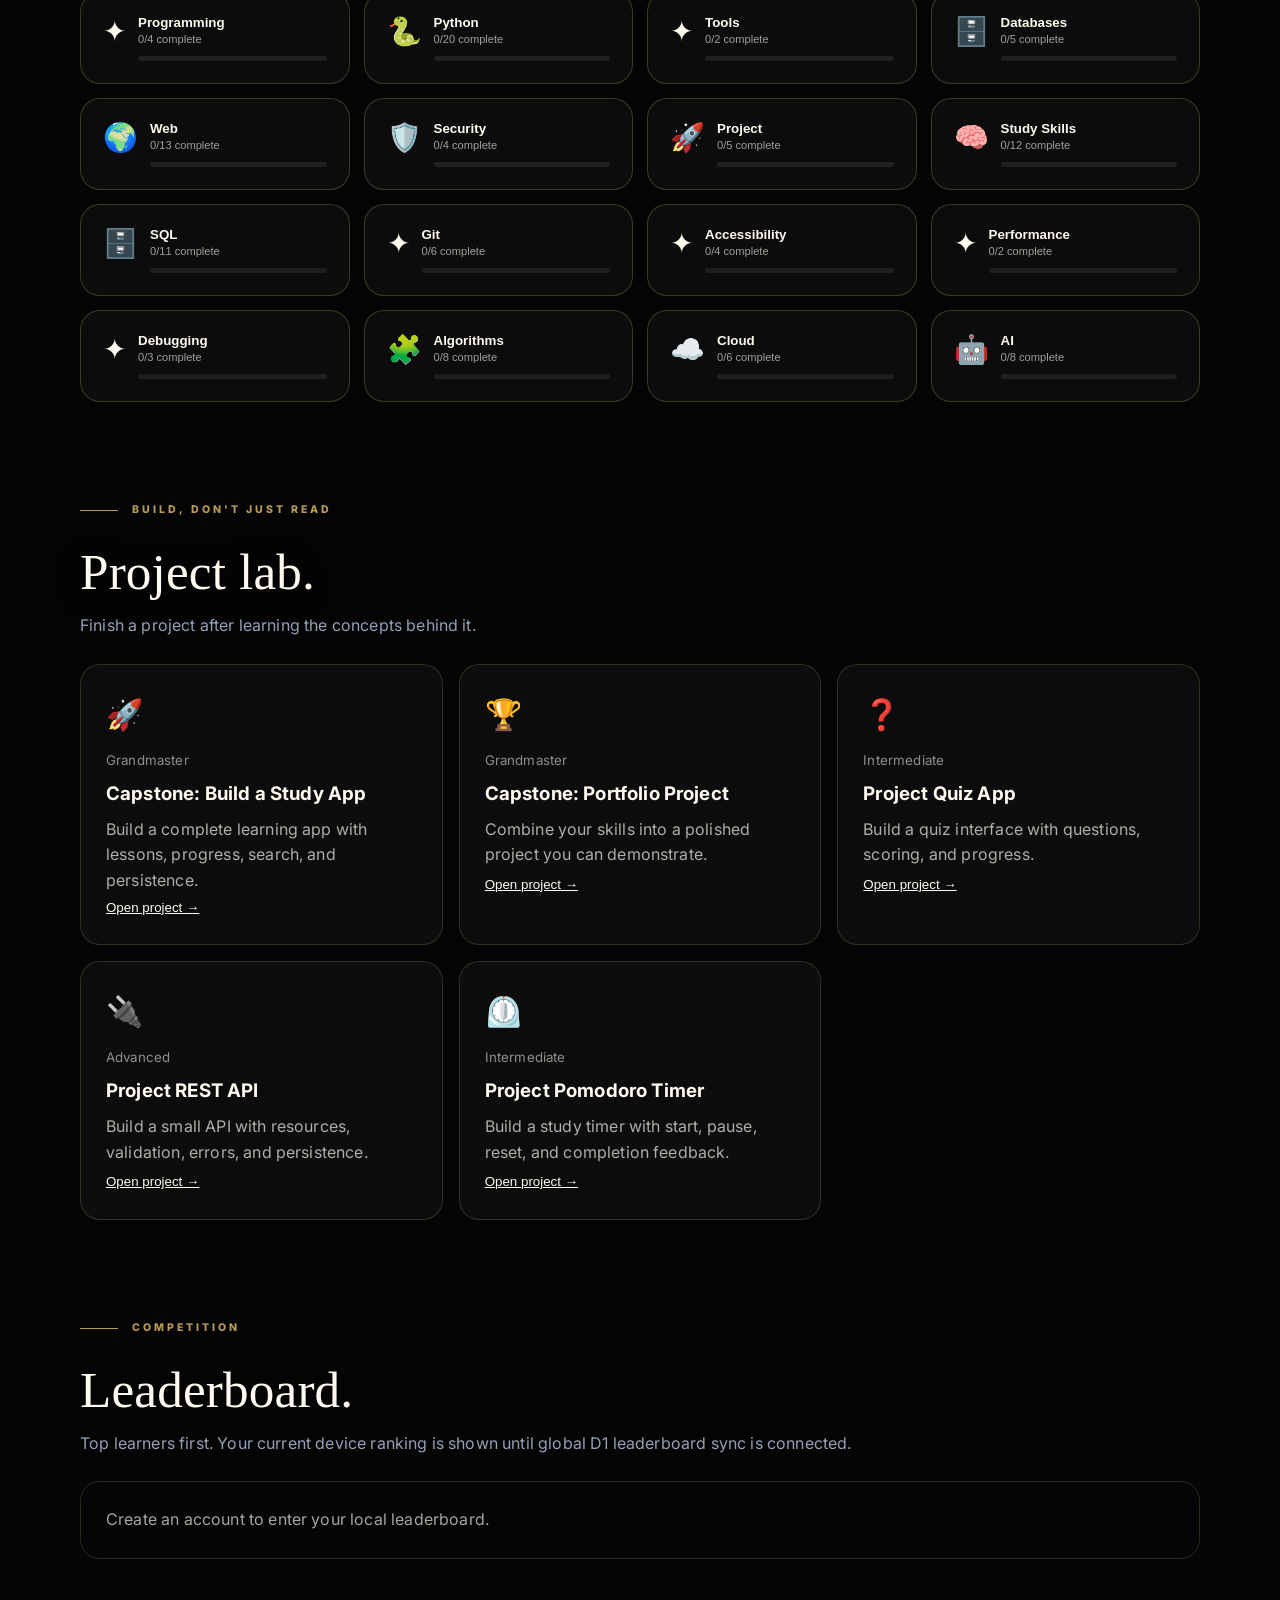
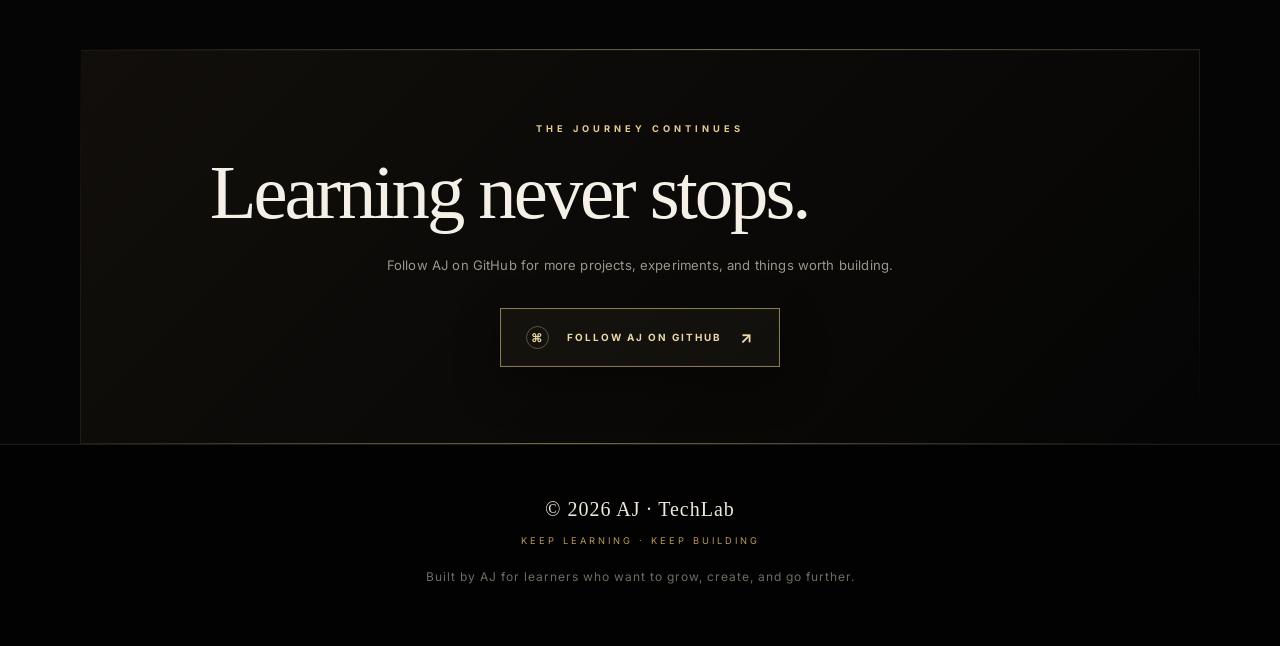
==== commit ae1b4895: "Simplify signed-in navigation and learning CTA" ====
--- a/index.html
+++ b/index.html
@@ -51,7 +51,7 @@
           Follow a simple learning path, complete lessons, and track your progress
           from beginner to grandmaster.
         </p>
-        <a class="button" href="#account">Sign in to start</a>
+        <a class="button" id="heroAccountButton" href="#account">Sign in to start</a>
       </div>
 
       <div class="hero-card">
--- a/styles.css
+++ b/styles.css
@@ -2455,3 +2455,186 @@
   .luxury-ad-dial{width:96px;height:96px}
   .luxury-ad-orbit{display:none}
 }
+
+
+/* REFERENCE-INSPIRED CHERRY BLOSSOM WORLD LUXURY AD */
+.site-header .nav-links a.signed-in{
+  color:#b18a3d;
+  font-weight:700;
+}
+.luxury-learning-ad{
+  min-height:590px;
+  position:relative;
+  color:#151515;
+  overflow:hidden;
+  background:
+    linear-gradient(180deg,rgba(255,255,255,.97) 0%,rgba(255,255,255,.91) 38%,rgba(249,246,239,.98) 100%);
+}
+.luxury-ad-cherry{
+  position:absolute;
+  z-index:0;
+  left:-8%;
+  top:-3%;
+  width:116%;
+  height:47%;
+  opacity:.72;
+  background-image:url("https://images.unsplash.com/photo-1712239451066-ebdd7e341948?auto=format&fit=crop&fm=jpg&q=72&w=1000");
+  background-size:cover;
+  background-position:center 34%;
+  -webkit-mask-image:linear-gradient(to bottom,#000 0%,rgba(0,0,0,.72) 48%,transparent 100%);
+  mask-image:linear-gradient(to bottom,#000 0%,rgba(0,0,0,.72) 48%,transparent 100%);
+  filter:saturate(.72) brightness(1.08);
+  animation:cherryDrift 12s ease-in-out infinite alternate;
+}
+@keyframes cherryDrift{
+  from{transform:scale(1.02) translate3d(-1%,0,0)}
+  to{transform:scale(1.07) translate3d(1%,2%,0)}
+}
+.luxury-learning-ad::before{
+  z-index:1;
+  background:linear-gradient(135deg,rgba(255,255,255,.9),transparent 42%,rgba(173,135,49,.08));
+}
+.luxury-ad-topline{
+  z-index:8;
+  position:relative;
+  color:#222;
+  border-bottom-color:rgba(20,20,20,.11);
+  text-shadow:0 1px 12px rgba(255,255,255,.95);
+}
+.luxury-ad-shine{z-index:7}
+.luxury-ad-world{
+  position:absolute;
+  z-index:2;
+  top:74px;
+  left:50%;
+  width:320px;
+  height:190px;
+  transform:translateX(-50%);
+  opacity:.52;
+  filter:drop-shadow(0 8px 18px rgba(124,143,226,.08));
+}
+.luxury-ad-world::before{
+  content:"";
+  position:absolute;
+  inset:22px 8px;
+  background-image:radial-gradient(circle,rgba(128,143,230,.62) 1.35px,transparent 1.5px);
+  background-size:7px 7px;
+  -webkit-mask-image:radial-gradient(ellipse at 50% 50%,#000 0%,#000 54%,transparent 75%);
+  mask-image:radial-gradient(ellipse at 50% 50%,#000 0%,#000 54%,transparent 75%);
+  transform:scaleX(1.35);
+}
+.world-glow{
+  position:absolute;
+  width:130px;height:130px;
+  left:50%;top:50%;
+  transform:translate(-50%,-50%);
+  border-radius:50%;
+  background:radial-gradient(circle,rgba(168,155,238,.13),transparent 68%);
+  animation:worldPulse 4s ease-in-out infinite;
+}
+@keyframes worldPulse{
+  0%,100%{transform:translate(-50%,-50%) scale(.9);opacity:.45}
+  50%{transform:translate(-50%,-50%) scale(1.12);opacity:.9}
+}
+.world-dot{
+  position:absolute;
+  width:5px;height:5px;
+  border-radius:50%;
+  background:#9aa6ef;
+  box-shadow:0 0 10px rgba(120,130,230,.45);
+  animation:worldBlink 3s ease-in-out infinite;
+}
+.d1{left:18%;top:38%}.d2{left:31%;top:55%}.d3{left:43%;top:29%}.d4{left:56%;top:48%}
+.d5{left:68%;top:34%}.d6{left:78%;top:58%}.d7{left:84%;top:27%}.d8{left:25%;top:72%}
+.d9{left:50%;top:71%}.d10{left:64%;top:76%}.d11{left:73%;top:20%}.d12{left:38%;top:44%}
+.world-dot:nth-child(3n){animation-delay:.7s}.world-dot:nth-child(4n){animation-delay:1.3s}
+@keyframes worldBlink{
+  0%,100%{opacity:.35;transform:scale(.7)}
+  50%{opacity:1;transform:scale(1.35)}
+}
+.luxury-stat{
+  position:absolute;
+  z-index:6;
+  min-width:112px;
+  padding:15px 17px;
+  background:rgba(255,255,255,.94);
+  border:1px solid rgba(30,30,30,.07);
+  border-radius:2px;
+  box-shadow:0 13px 28px rgba(30,30,30,.13);
+  backdrop-filter:blur(9px);
+  animation:statFloat 5s ease-in-out infinite;
+}
+.luxury-stat strong{
+  display:block;
+  font-family:Inter,sans-serif;
+  font-size:1.28rem;
+  letter-spacing:.01em;
+}
+.luxury-stat span{
+  display:block;
+  margin-top:5px;
+  color:#667085;
+  font-size:.66rem;
+  letter-spacing:.03em;
+}
+.stat-users{left:18px;top:126px}
+.stat-levels{right:17px;top:163px;animation-delay:1.1s}
+.stat-progress{left:50%;top:235px;transform:translateX(-50%);animation-delay:2s}
+@keyframes statFloat{
+  0%,100%{translate:0 0}
+  50%{translate:0 -7px}
+}
+.stat-progress{animation-name:statFloatCenter}
+@keyframes statFloatCenter{
+  0%,100%{transform:translateX(-50%) translateY(0)}
+  50%{transform:translateX(-50%) translateY(-7px)}
+}
+.luxury-ad-copy-wrap{
+  position:absolute;
+  z-index:8;
+  left:24px;right:24px;
+  bottom:35px;
+  padding-top:17px;
+  border-top:1px solid rgba(160,123,45,.22);
+  background:linear-gradient(to bottom,rgba(255,255,255,.58),rgba(255,255,255,.94) 24%);
+}
+.luxury-ad-copy-wrap .luxury-ad-kicker{margin-top:0}
+.luxury-ad-copy-wrap .luxury-learning-ad h3{
+  max-width:100%;
+  font-size:1.62rem;
+}
+.luxury-ad-copy-wrap .luxury-ad-copy{
+  max-width:360px;
+  margin-top:9px;
+  font-size:.73rem;
+  line-height:1.48;
+}
+.luxury-ad-copy-wrap .luxury-ad-rule{margin:12px 0 9px}
+.luxury-ad-copy-wrap .luxury-ad-meta{font-size:.57rem}
+.luxury-ad-copy-wrap .luxury-ad-button{
+  margin-top:12px;
+  padding:10px 13px;
+  font-size:.64rem;
+}
+.luxury-ad-foot{
+  z-index:9;
+  bottom:12px;
+  font-size:.45rem;
+}
+@media(max-width:820px){
+  .luxury-learning-ad{min-height:520px}
+}
+@media(max-width:600px){
+  .luxury-learning-ad{min-height:520px}
+  .luxury-ad-world{width:290px;top:75px}
+  .luxury-stat{min-width:95px;padding:12px}
+  .luxury-stat strong{font-size:1.05rem}
+  .luxury-stat span{font-size:.58rem}
+  .stat-users{left:10px;top:132px}
+  .stat-levels{right:10px;top:166px}
+  .stat-progress{top:225px}
+  .luxury-ad-copy-wrap{left:18px;right:18px;bottom:28px}
+}
+@media(prefers-reduced-motion:reduce){
+  .luxury-ad-cherry,.world-glow,.world-dot,.luxury-stat{animation:none}
+}
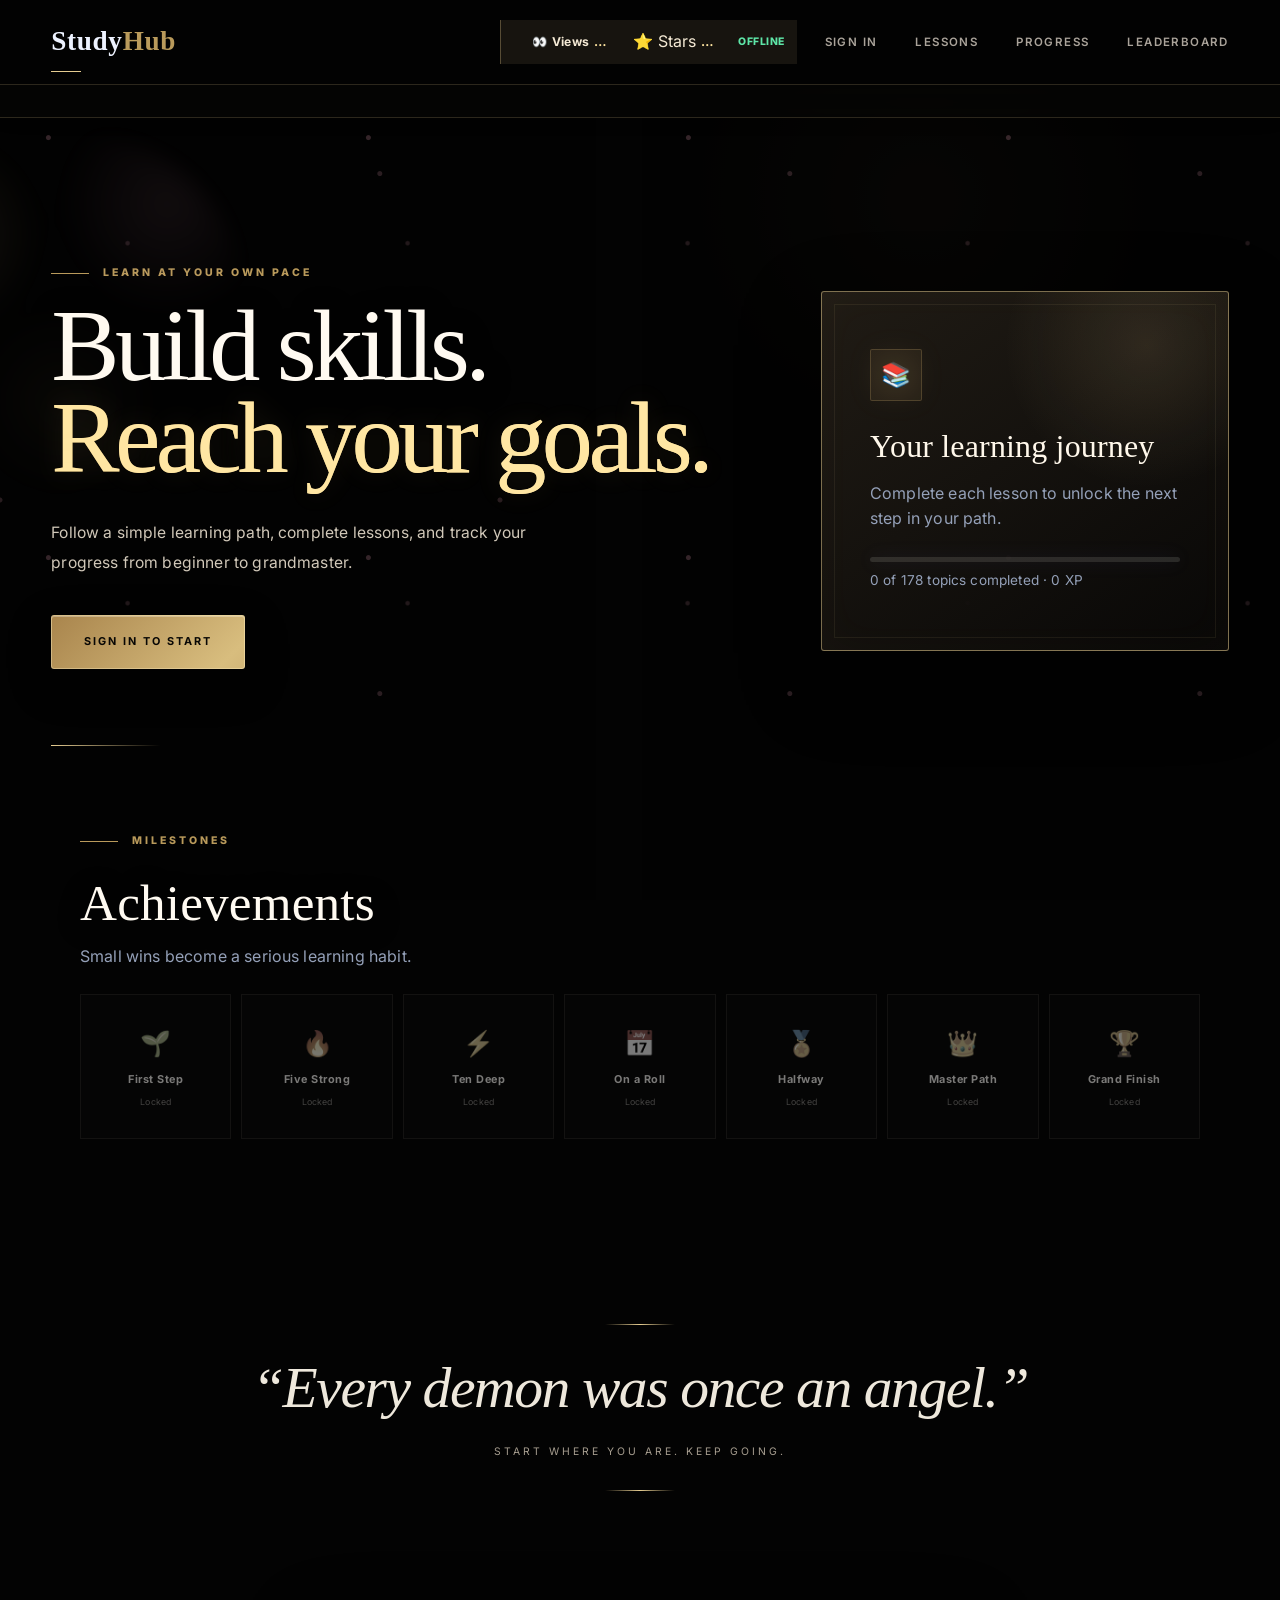
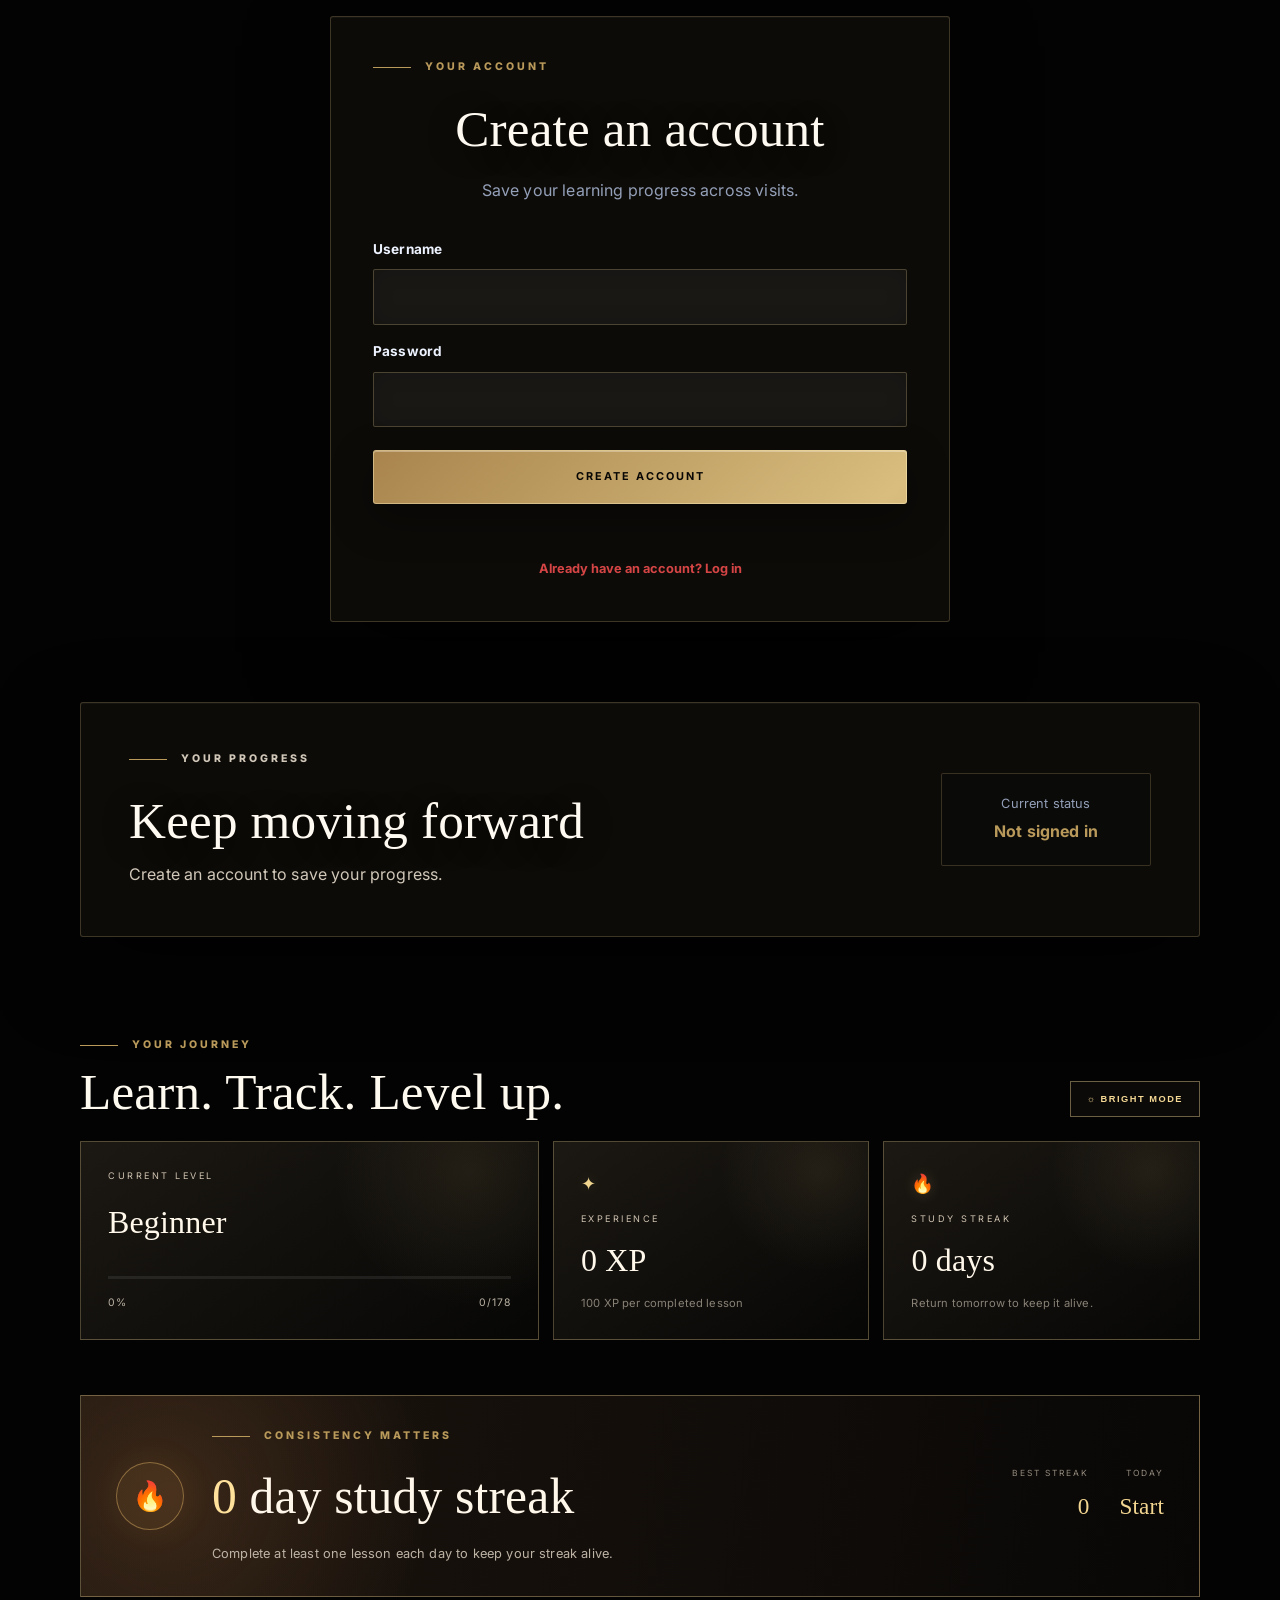
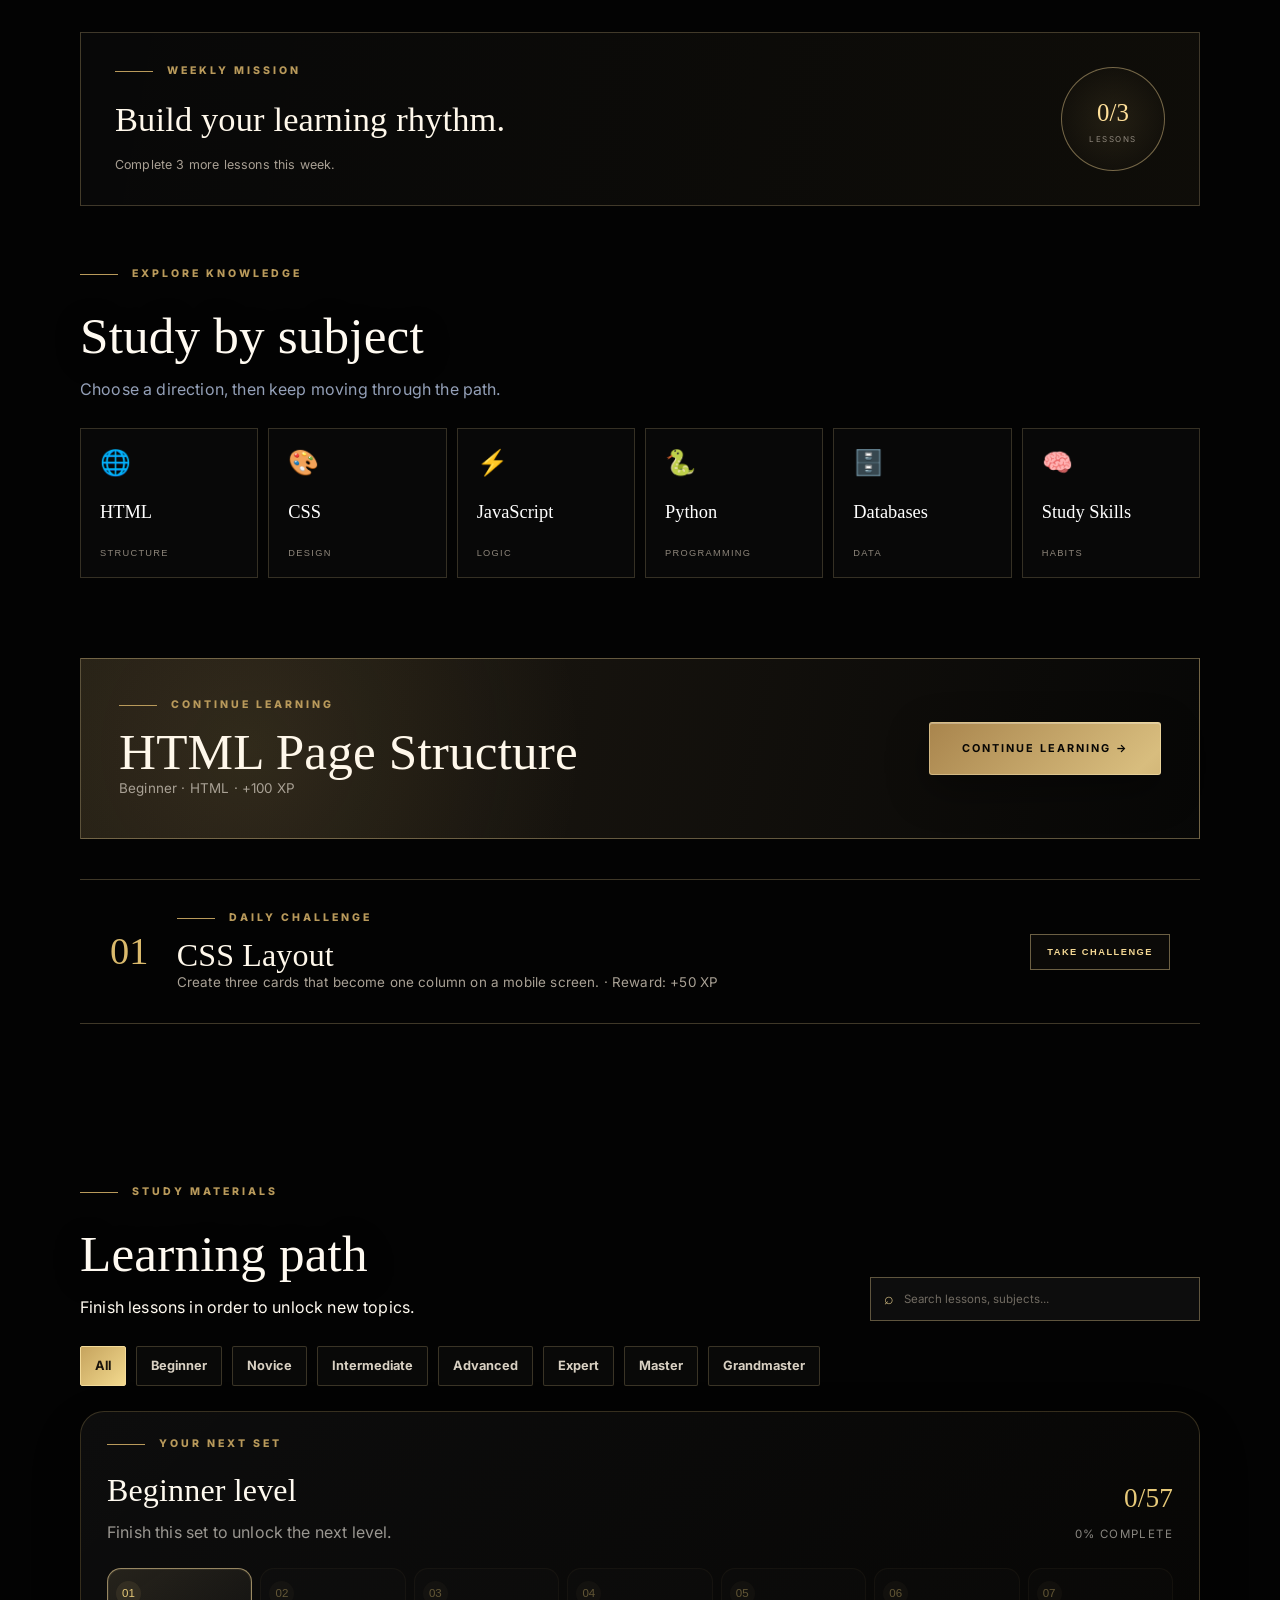
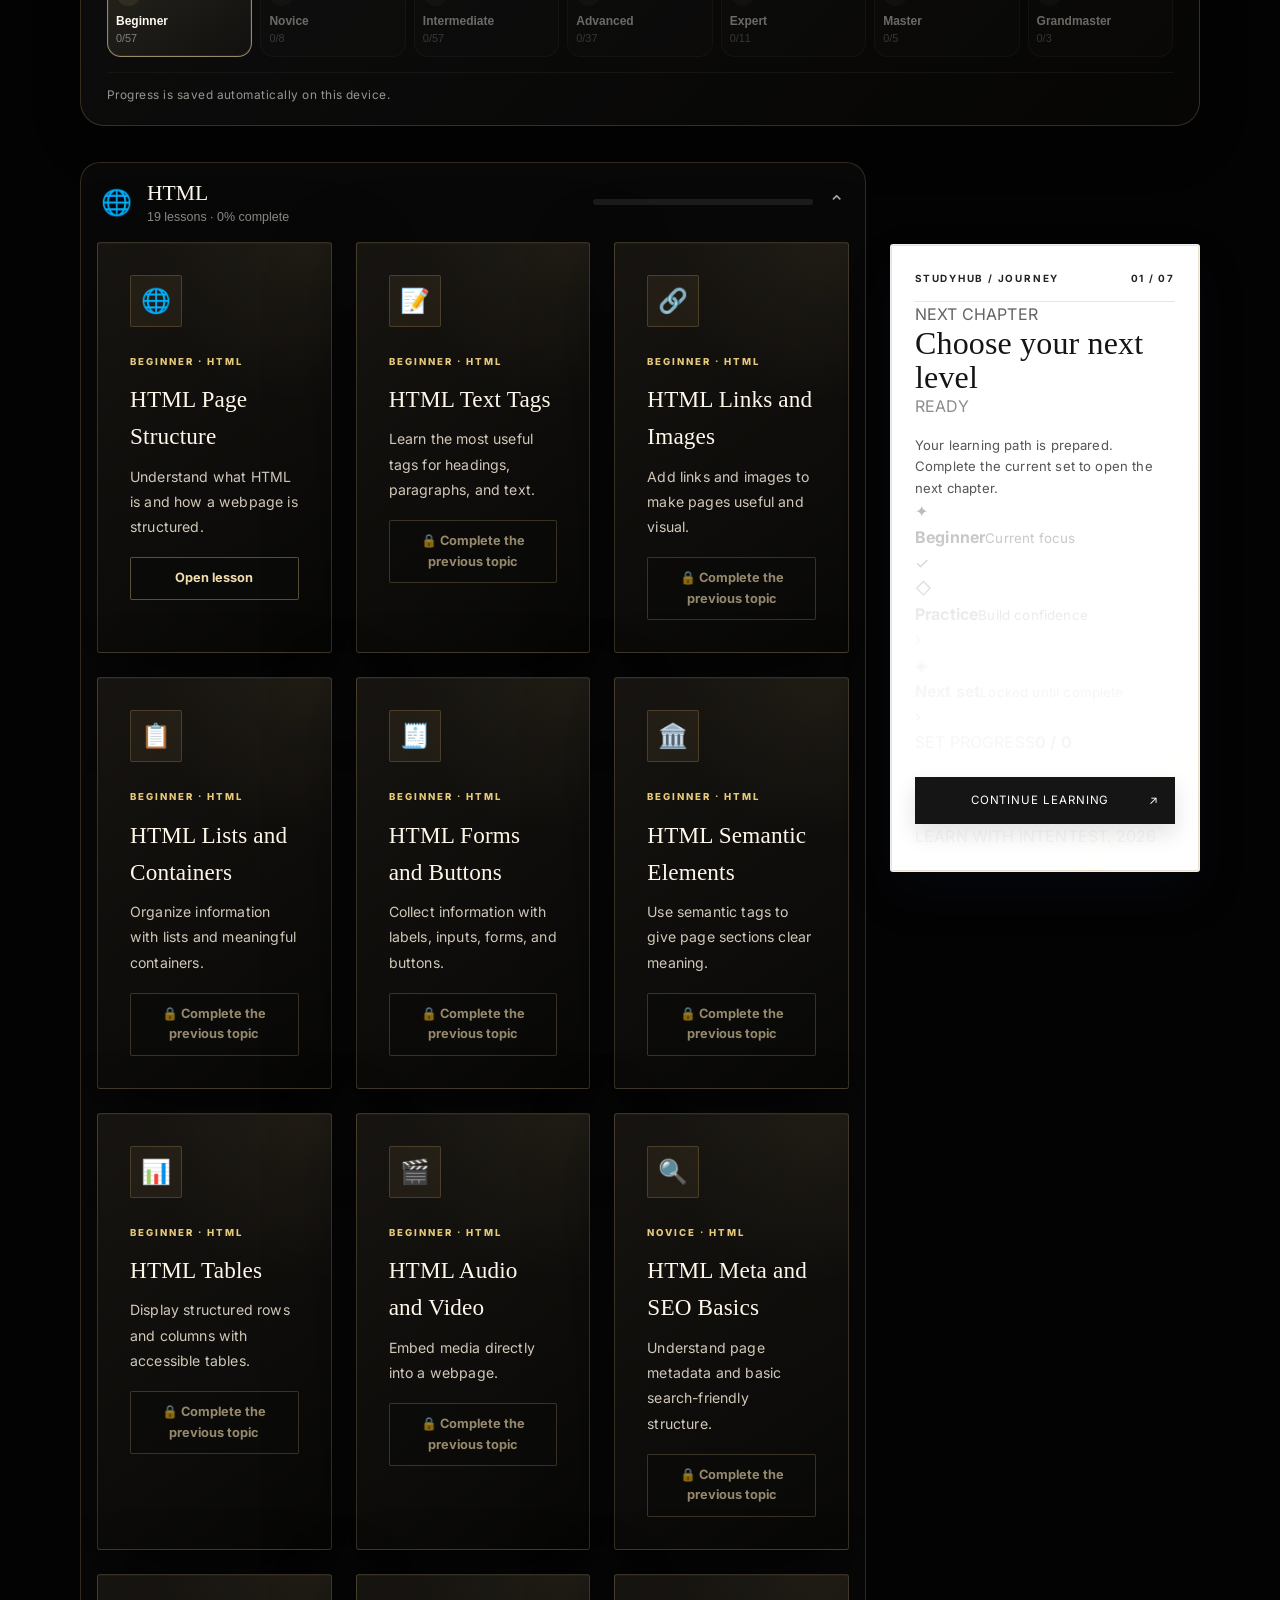
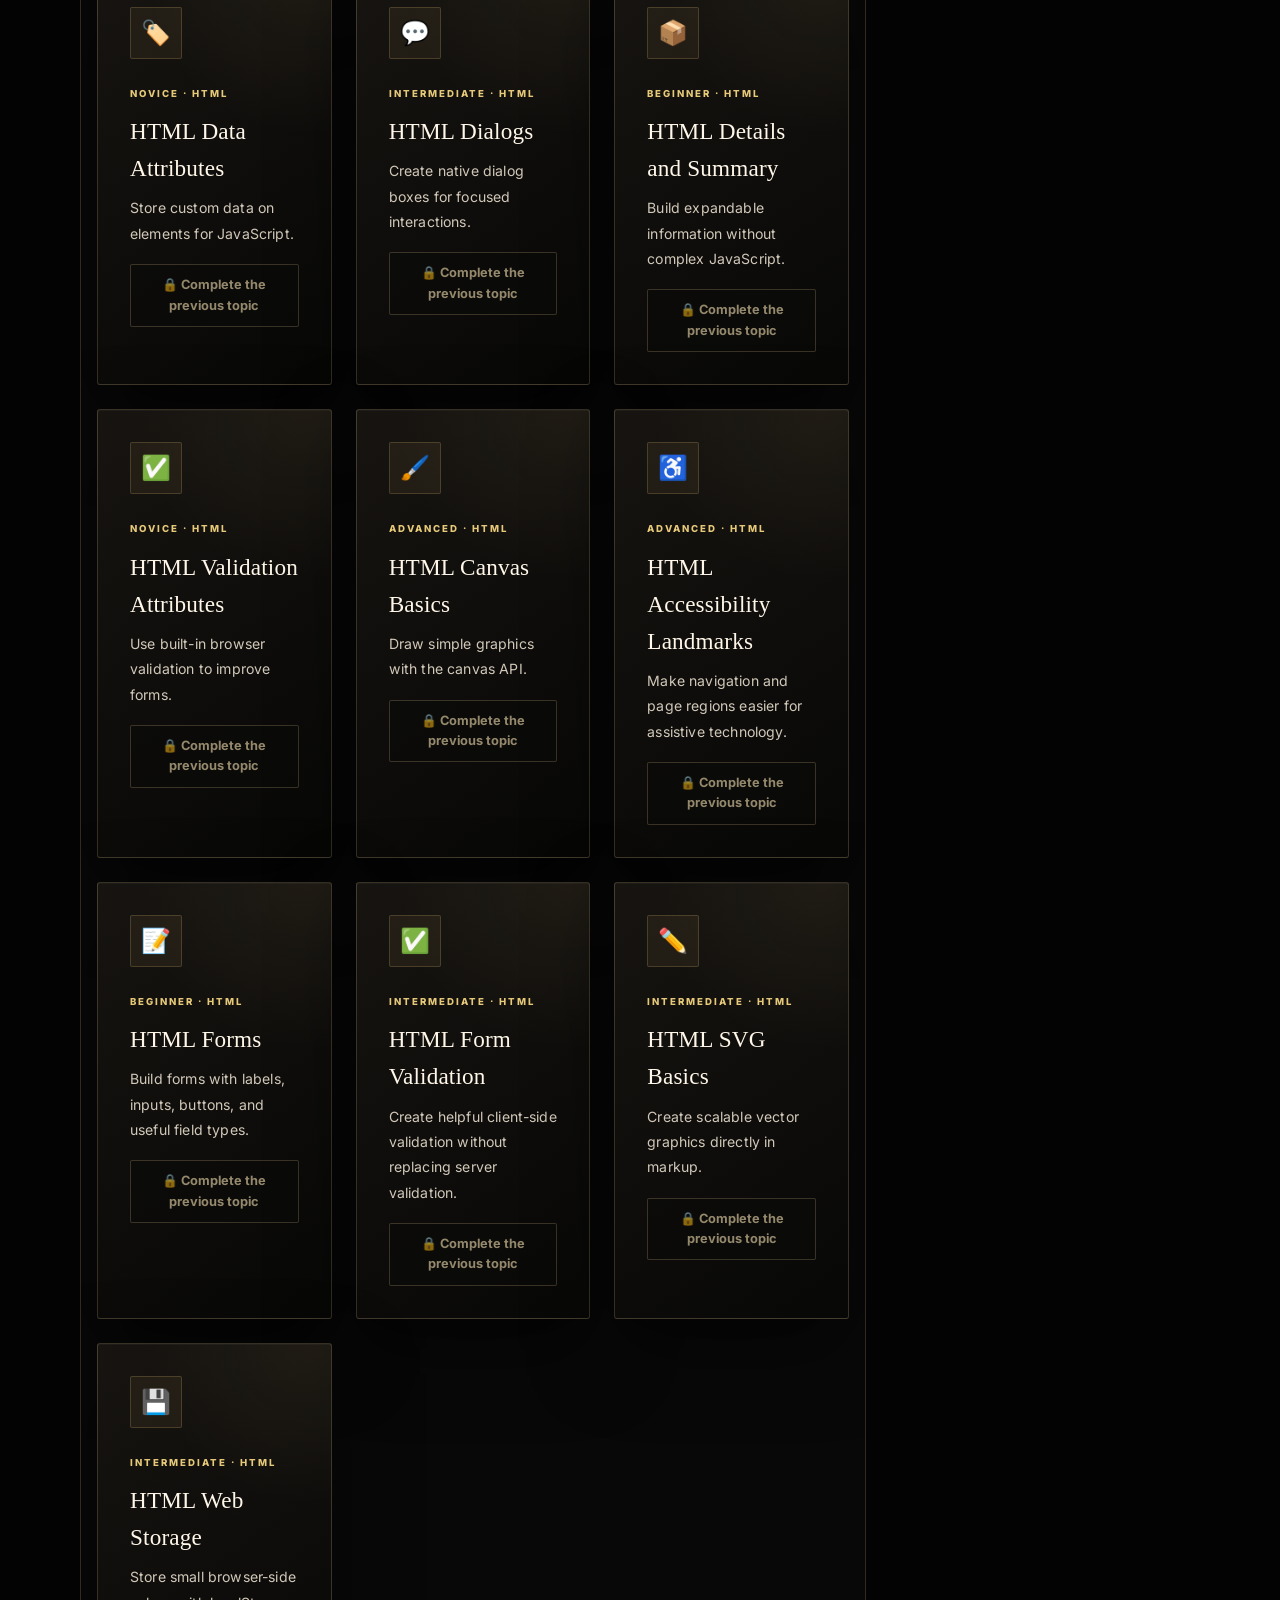
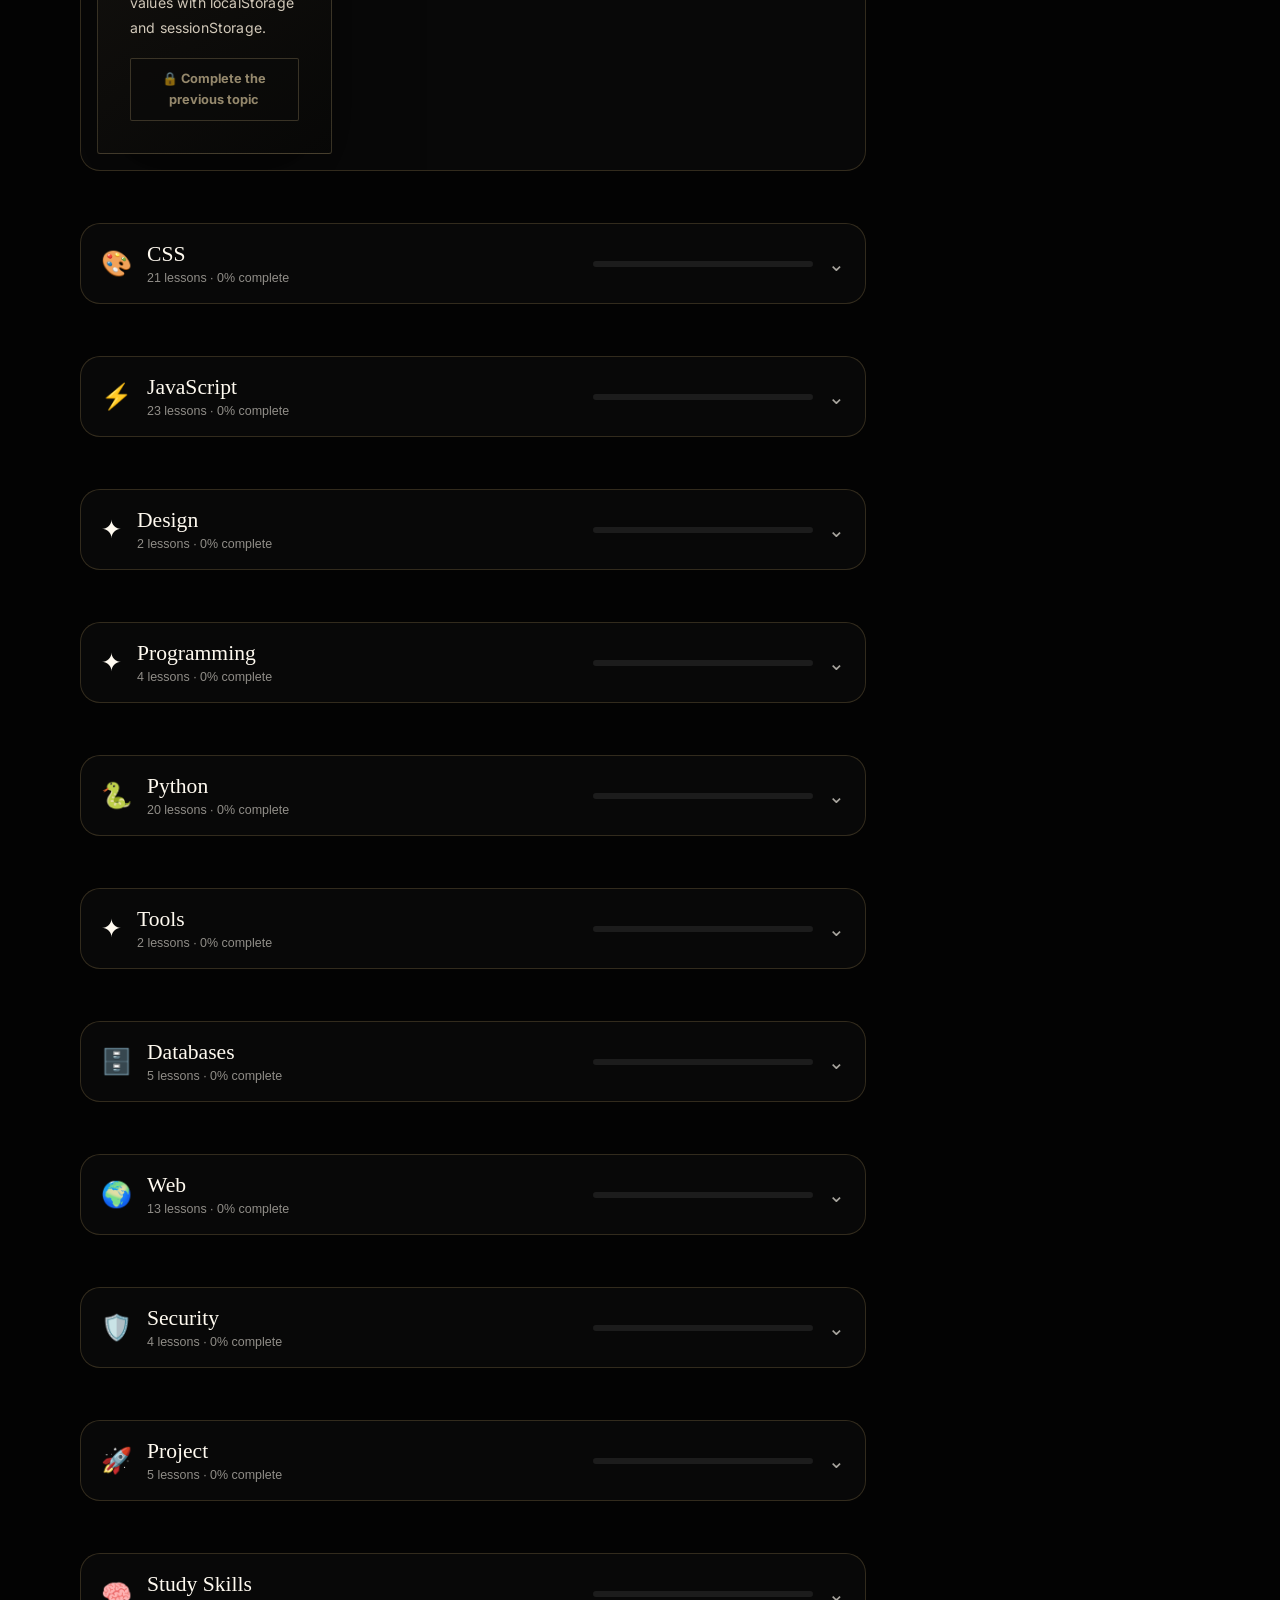
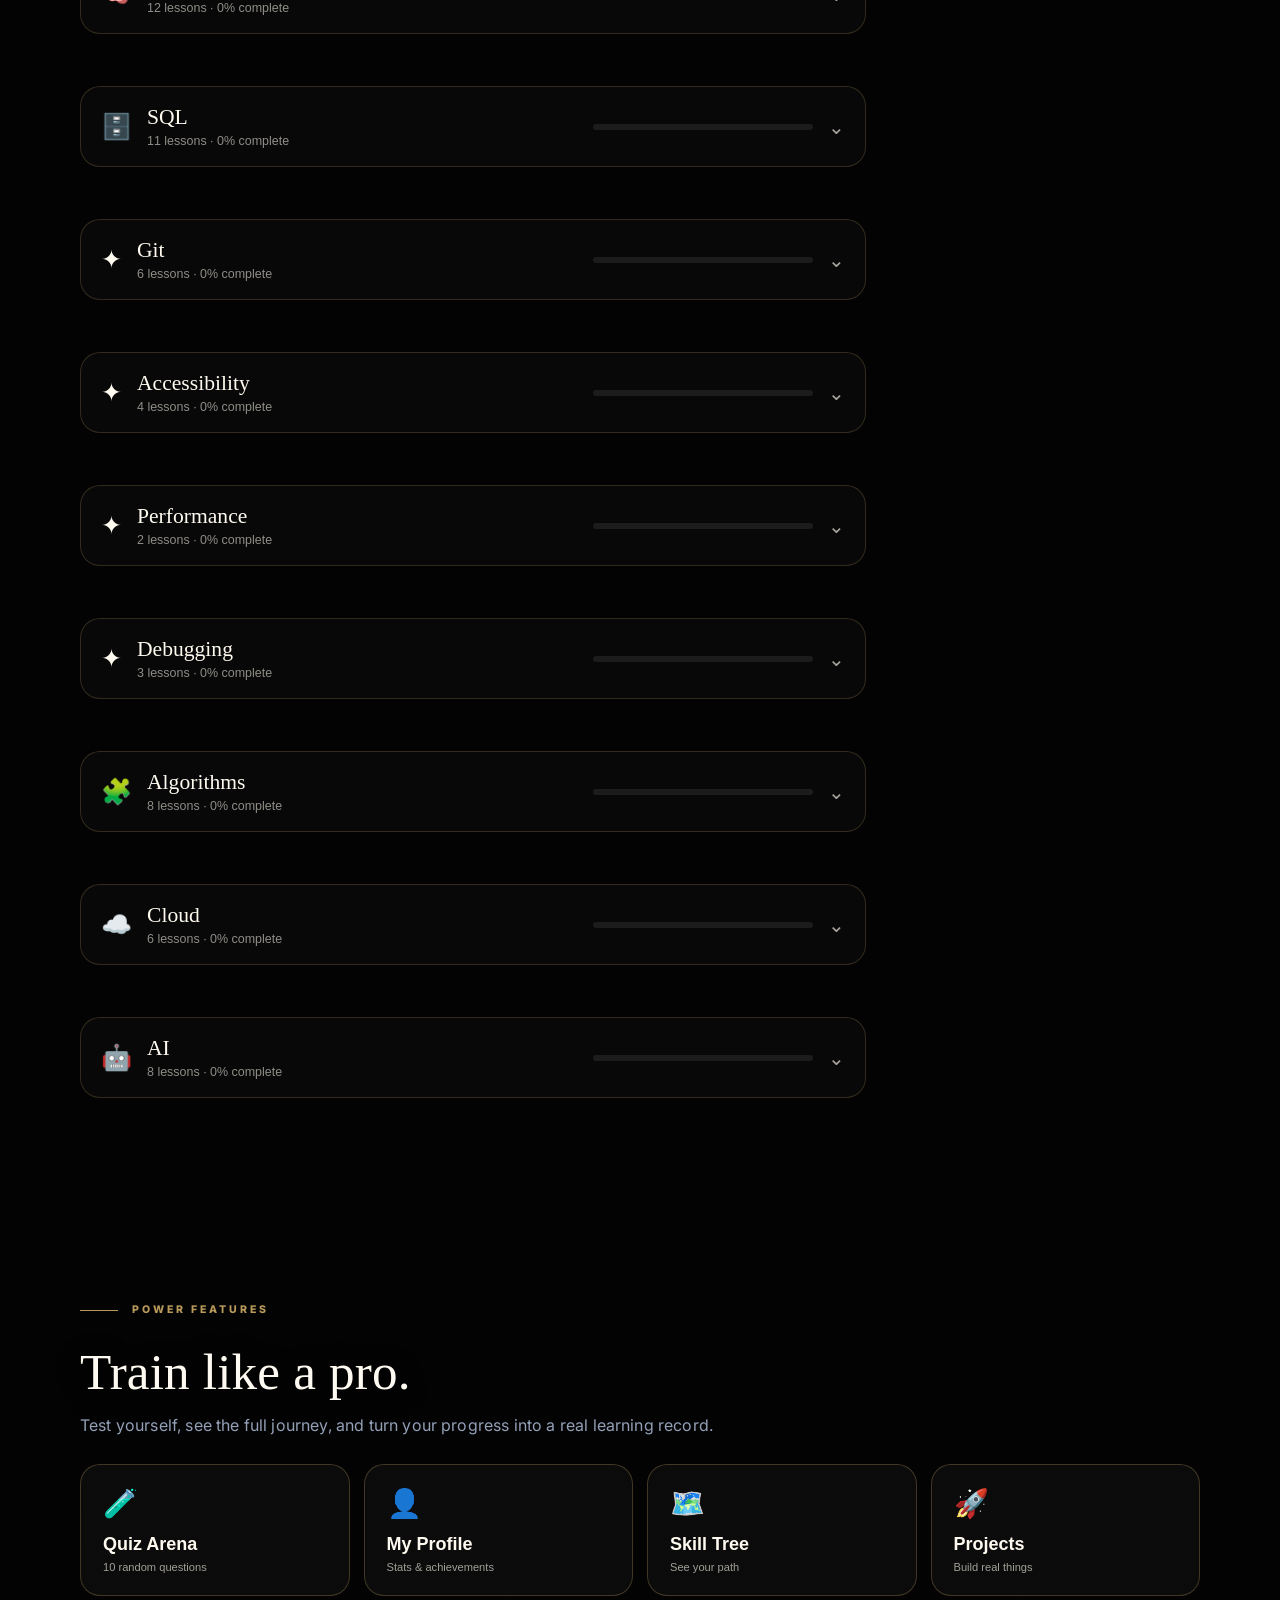
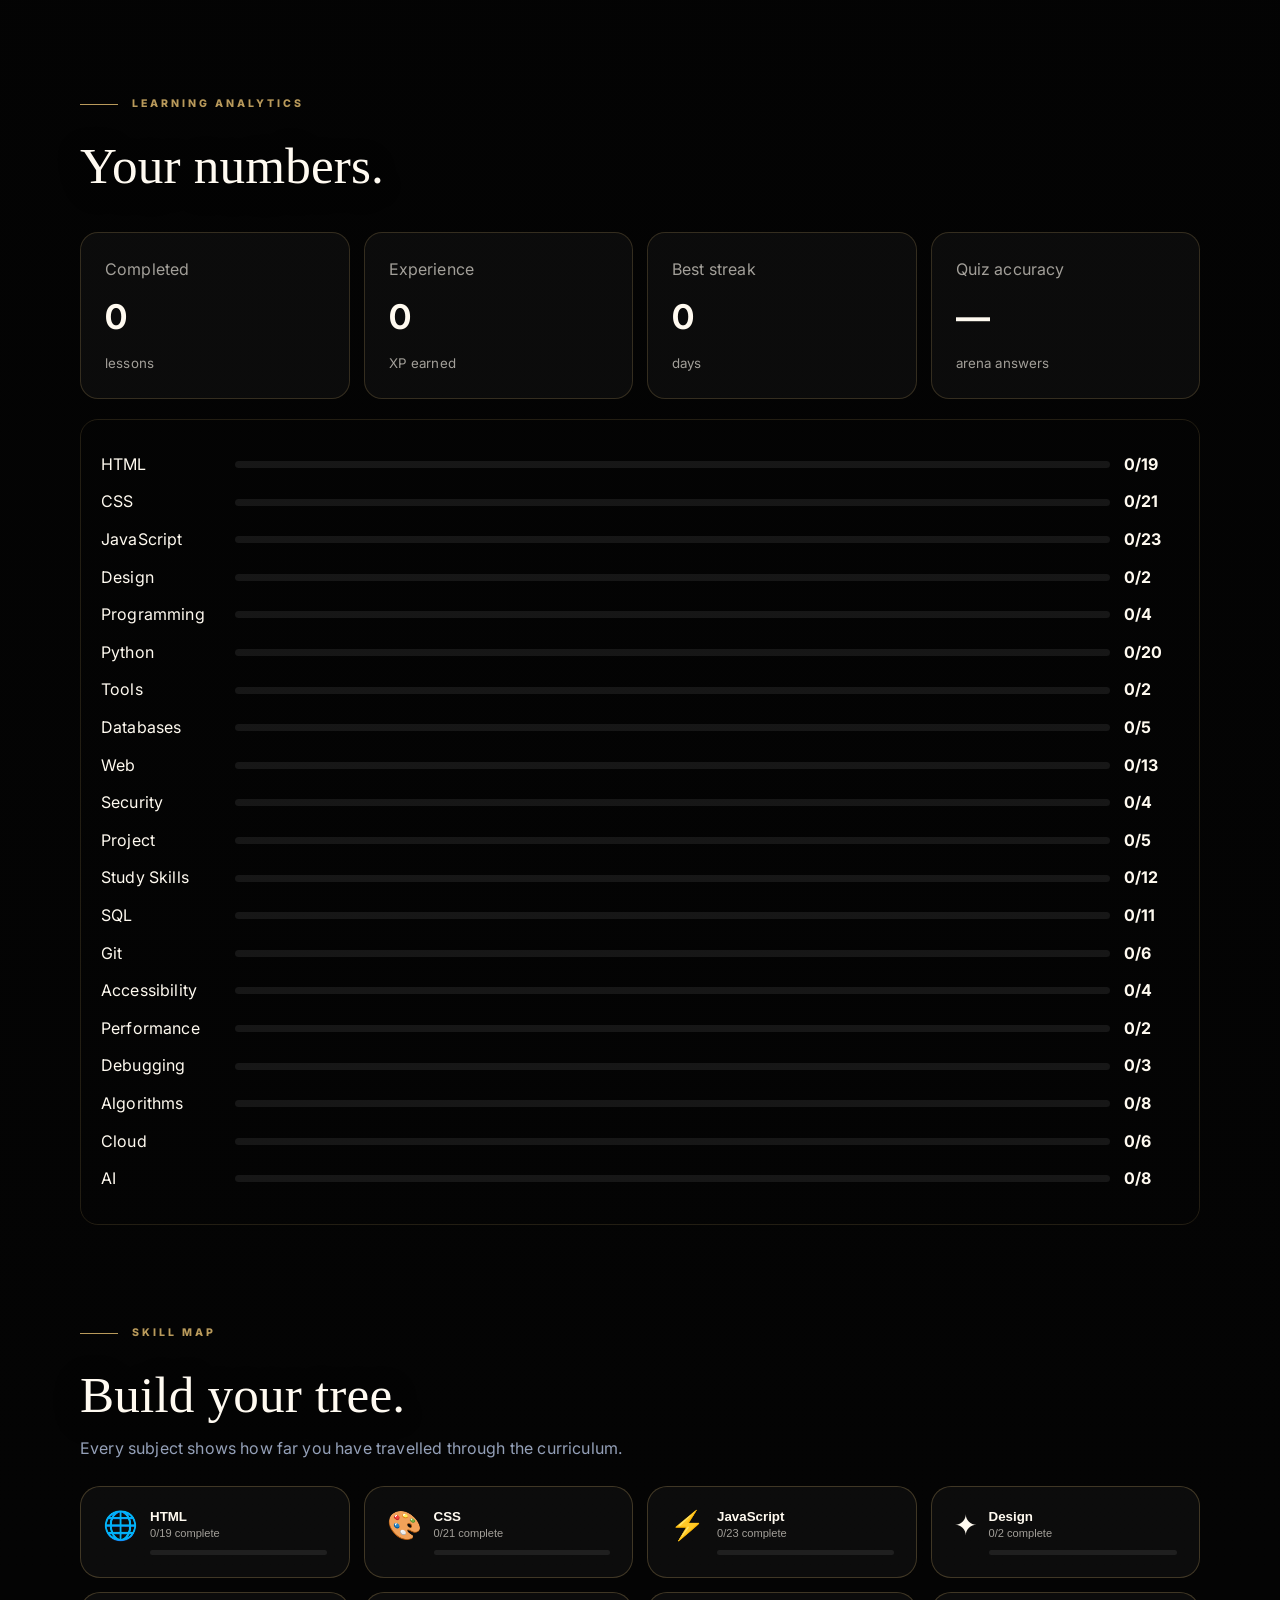
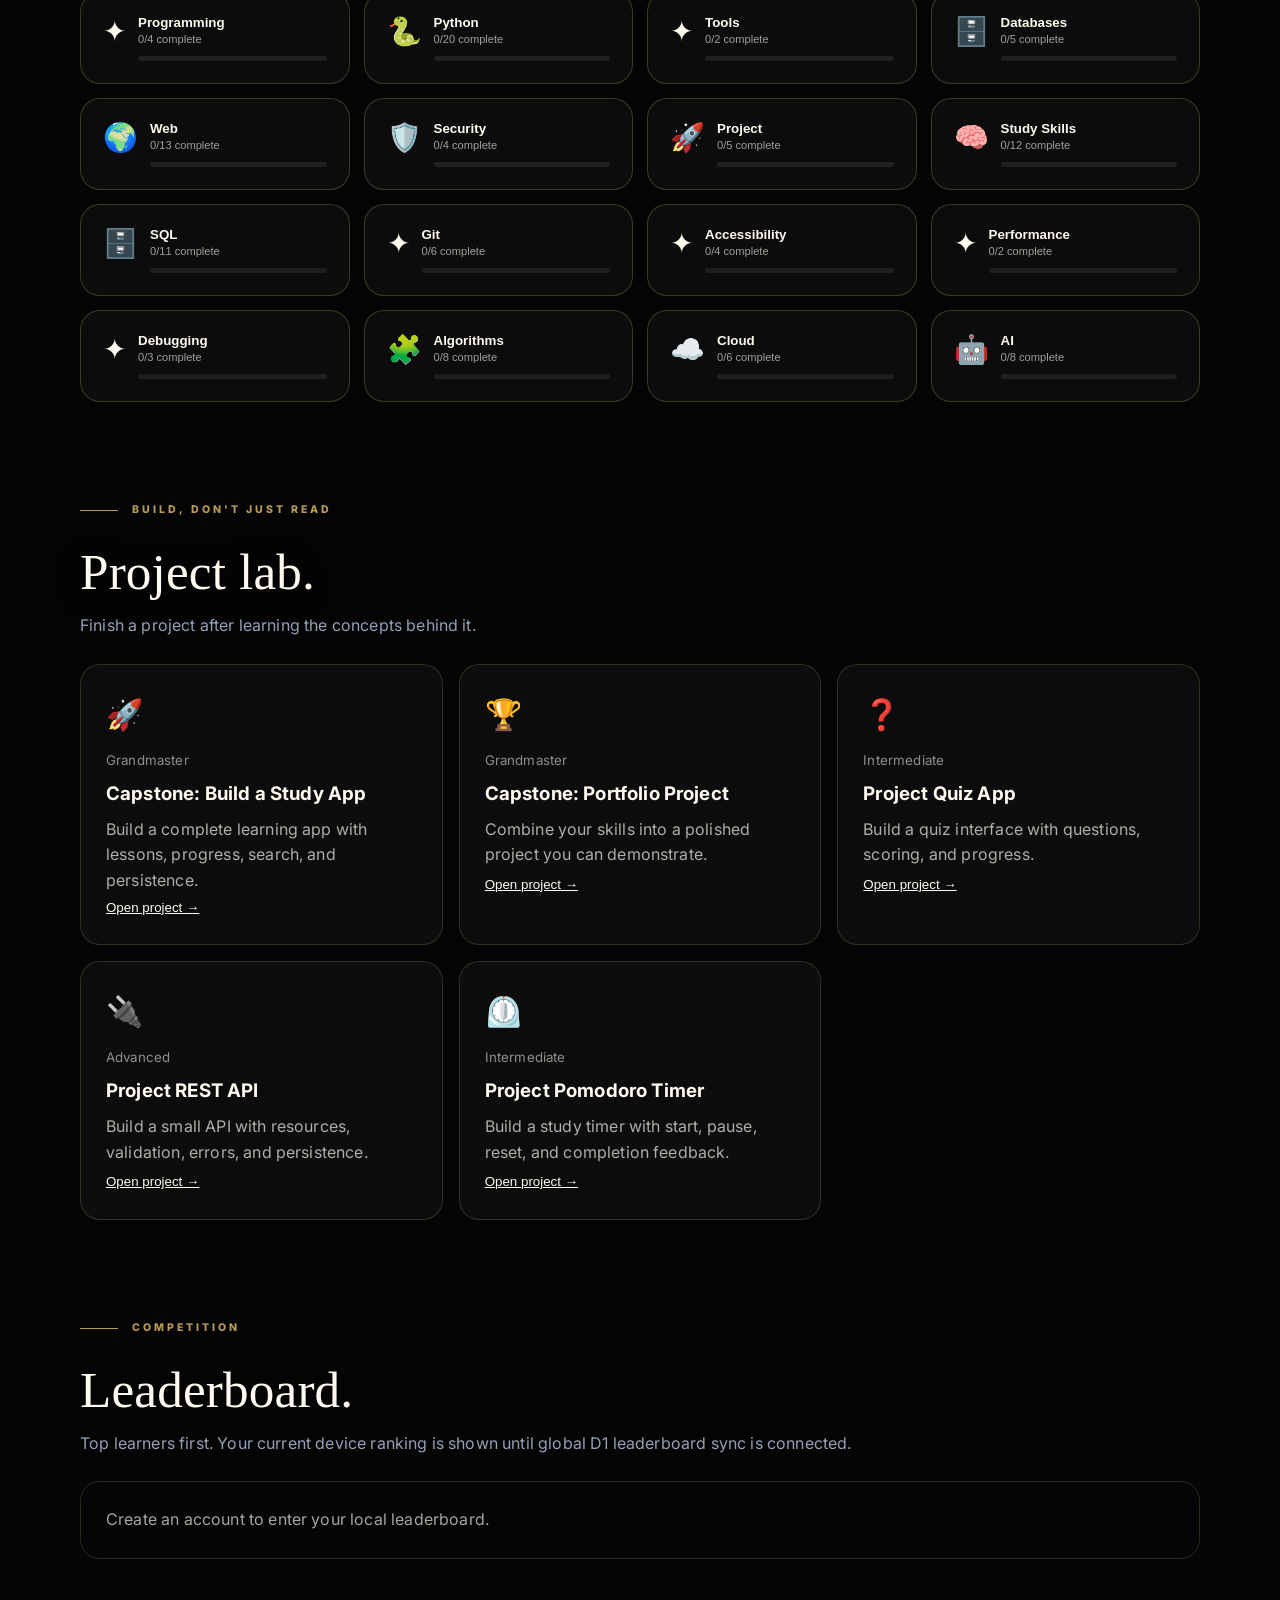
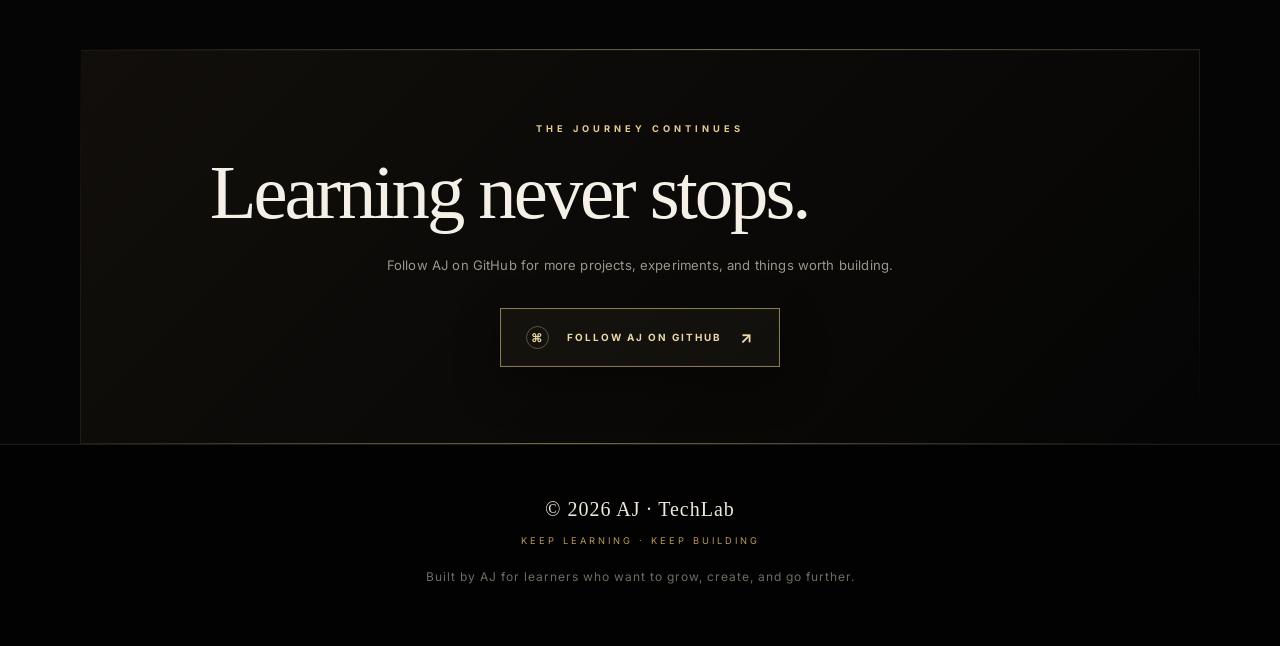
==== commit 000f97ef: "Create premium landscape learning advertisement" ====
--- a/index.html
+++ b/index.html
@@ -231,28 +231,51 @@
       <div class="learning-layout">
         <div id="materialGrid" class="material-grid"></div>
         <aside class="luxury-learning-ad" aria-label="StudyHub premium learning advertisement">
-          <div class="luxury-ad-cherry"></div>
-          <div class="luxury-ad-shine"></div>
-          <div class="luxury-ad-topline"><span>STUDYHUB · 2026</span><span id="luxuryAdIndex">01 / 07</span></div>
-          <div class="luxury-ad-world" aria-hidden="true">
-            <span class="world-dot d1"></span><span class="world-dot d2"></span><span class="world-dot d3"></span><span class="world-dot d4"></span>
-            <span class="world-dot d5"></span><span class="world-dot d6"></span><span class="world-dot d7"></span><span class="world-dot d8"></span>
-            <span class="world-dot d9"></span><span class="world-dot d10"></span><span class="world-dot d11"></span><span class="world-dot d12"></span>
-            <div class="world-glow"></div>
-          </div>
-          <div class="luxury-stat stat-users"><strong>181+</strong><span>Lessons crafted</span></div>
-          <div class="luxury-stat stat-levels"><strong>07</strong><span>Learning levels</span></div>
-          <div class="luxury-stat stat-progress"><strong id="luxuryAdMetaLeft">0/0</strong><span>Current set</span></div>
-          <div class="luxury-ad-copy-wrap">
-            <p class="luxury-ad-kicker">PRECISION LEARNING</p>
-            <h3 id="luxuryAdTitle">Your next chapter is waiting.</h3>
-            <p class="luxury-ad-copy" id="luxuryAdCopy">Complete your current set. Your next level opens automatically, one precise step at a time.</p>
-            <div class="luxury-ad-rule"></div>
-            <div class="luxury-ad-meta"><span id="luxuryAdMetaRight">LEVEL 01</span><span>LEARN WITH INTENT</span></div>
-            <button type="button" class="luxury-ad-button" onclick="document.getElementById('lessons')?.scrollIntoView({behavior:'smooth'})">Continue your path <span>↗</span></button>
-          </div>
-          <div class="luxury-ad-foot">CHERRY BLOSSOM NIGHT · STUDYHUB</div>
-        </aside>
+  <div class="luxury-ad-landscape" aria-hidden="true"></div>
+  <div class="luxury-ad-sky-glow" aria-hidden="true"></div>
+  <div class="luxury-ad-topline"><span>STUDYHUB / JOURNEY</span><span id="luxuryAdIndex">01 / 07</span></div>
+
+  <div class="luxury-ad-panel">
+    <div class="luxury-ad-panel-head">
+      <div>
+        <span class="luxury-ad-panel-kicker">NEXT CHAPTER</span>
+        <h3 id="luxuryAdTitle">Choose your next level</h3>
+      </div>
+      <span class="luxury-ad-status" id="luxuryAdStatus">READY</span>
+    </div>
+
+    <p class="luxury-ad-copy" id="luxuryAdCopy">Your learning path is prepared. Complete the current set to open the next chapter.</p>
+
+    <div class="luxury-ad-options">
+      <div class="luxury-option active">
+        <span class="luxury-option-icon">✦</span>
+        <div><strong id="luxuryOptionLevel">Beginner</strong><small>Current focus</small></div>
+        <span class="luxury-option-dot">✓</span>
+      </div>
+      <div class="luxury-option">
+        <span class="luxury-option-icon">◇</span>
+        <div><strong>Practice</strong><small>Build confidence</small></div>
+        <span class="luxury-option-dot">›</span>
+      </div>
+      <div class="luxury-option">
+        <span class="luxury-option-icon">◈</span>
+        <div><strong>Next set</strong><small id="luxuryOptionNext">Locked until complete</small></div>
+        <span class="luxury-option-dot">›</span>
+      </div>
+    </div>
+
+    <div class="luxury-ad-progress">
+      <div><span>SET PROGRESS</span><strong id="luxuryAdMetaLeft">0 / 0</strong></div>
+      <div class="luxury-progress-track"><i id="luxuryAdProgressBar" style="width:0%"></i></div>
+    </div>
+
+    <button type="button" class="luxury-ad-button" onclick="document.getElementById('lessons')?.scrollIntoView({behavior:'smooth'})">
+      Continue learning <span>↗</span>
+    </button>
+  </div>
+
+  <div class="luxury-ad-caption"><span>LEARN WITH INTENT</span><span>EST. 2026</span></div>
+</aside>
       </div>
     </section>
   </main>
--- a/styles.css
+++ b/styles.css
@@ -2638,3 +2638,84 @@
 @media(prefers-reduced-motion:reduce){
   .luxury-ad-cherry,.world-glow,.world-dot,.luxury-stat{animation:none}
 }
+
+
+/* FINAL REFERENCE MATCH — CLEAN WHITE WORLD-MAP AD */
+.luxury-ad-cherry{display:none!important}
+.luxury-learning-ad{
+  min-height:575px;
+  background:#fff;
+  border:1px solid rgba(20,30,70,.07);
+  box-shadow:0 22px 50px rgba(30,40,80,.12);
+}
+.luxury-learning-ad::before{
+  content:"";
+  position:absolute;
+  z-index:1;
+  inset:0;
+  background:linear-gradient(180deg,rgba(255,255,255,.2),rgba(255,255,255,.96) 63%);
+  pointer-events:none;
+}
+.luxury-ad-world{
+  z-index:2;
+  top:48px;
+  width:100%;
+  height:270px;
+  opacity:.72;
+  overflow:hidden;
+}
+.luxury-ad-world::before{
+  inset:0 -18px;
+  background-image:radial-gradient(circle,rgba(130,145,235,.72) 1.15px,transparent 1.35px);
+  background-size:6px 6px;
+  -webkit-mask-image:radial-gradient(ellipse at 50% 48%,#000 0%,#000 57%,transparent 76%);
+  mask-image:radial-gradient(ellipse at 50% 48%,#000 0%,#000 57%,transparent 76%);
+  transform:scaleX(1.55) scaleY(1.1);
+}
+.world-glow{opacity:.45}
+.luxury-stat{
+  z-index:6;
+  min-width:128px;
+  padding:18px 20px;
+  border:0;
+  border-radius:3px;
+  box-shadow:0 9px 24px rgba(40,45,75,.13);
+}
+.luxury-stat strong{font-size:1.55rem;color:#111}
+.luxury-stat span{font-size:.68rem;color:#596579}
+.stat-users{left:12px;top:116px}
+.stat-levels{right:12px;top:155px}
+.stat-progress{top:240px}
+.luxury-ad-copy-wrap{
+  z-index:9;
+  left:22px;right:22px;
+  bottom:28px;
+  padding-top:15px;
+  background:linear-gradient(to bottom,rgba(255,255,255,.76),#fff 24%);
+}
+.luxury-ad-copy-wrap .luxury-ad-kicker{
+  color:#7180d8;
+  letter-spacing:.18em;
+}
+.luxury-ad-copy-wrap .luxury-learning-ad h3{
+  font-family:Inter,sans-serif;
+  font-weight:700;
+  font-size:1.55rem;
+  letter-spacing:-.035em;
+}
+.luxury-ad-copy-wrap .luxury-ad-copy{color:#596579}
+.luxury-ad-button{
+  background:#151515;
+  border-color:#151515;
+}
+.luxury-ad-button:hover{background:#30364a;border-color:#30364a}
+.luxury-ad-foot{color:#8a92a4}
+@media(max-width:600px){
+  .luxury-learning-ad{min-height:520px}
+  .luxury-ad-world{top:54px;height:240px}
+  .luxury-stat{min-width:100px;padding:13px}
+  .luxury-stat strong{font-size:1.12rem}
+  .stat-users{left:7px;top:125px}
+  .stat-levels{right:7px;top:158px}
+  .stat-progress{top:215px}
+}
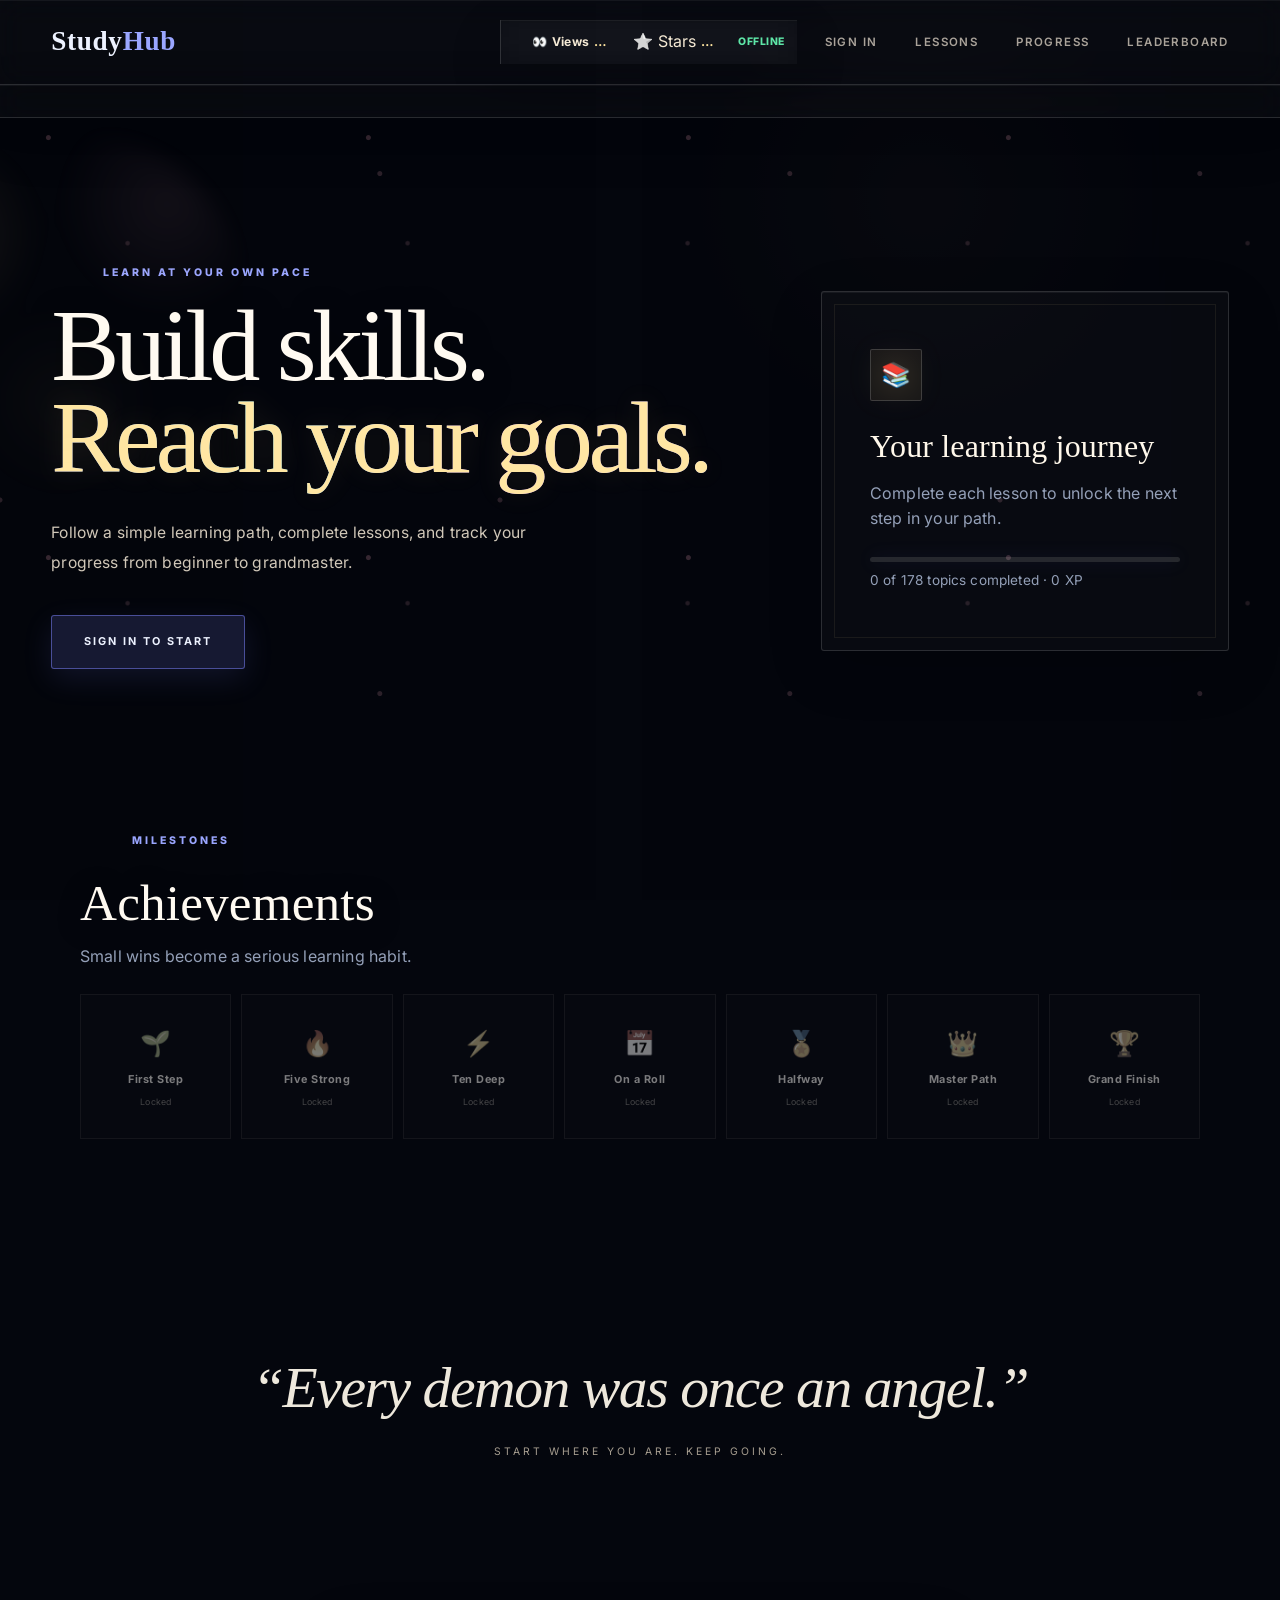
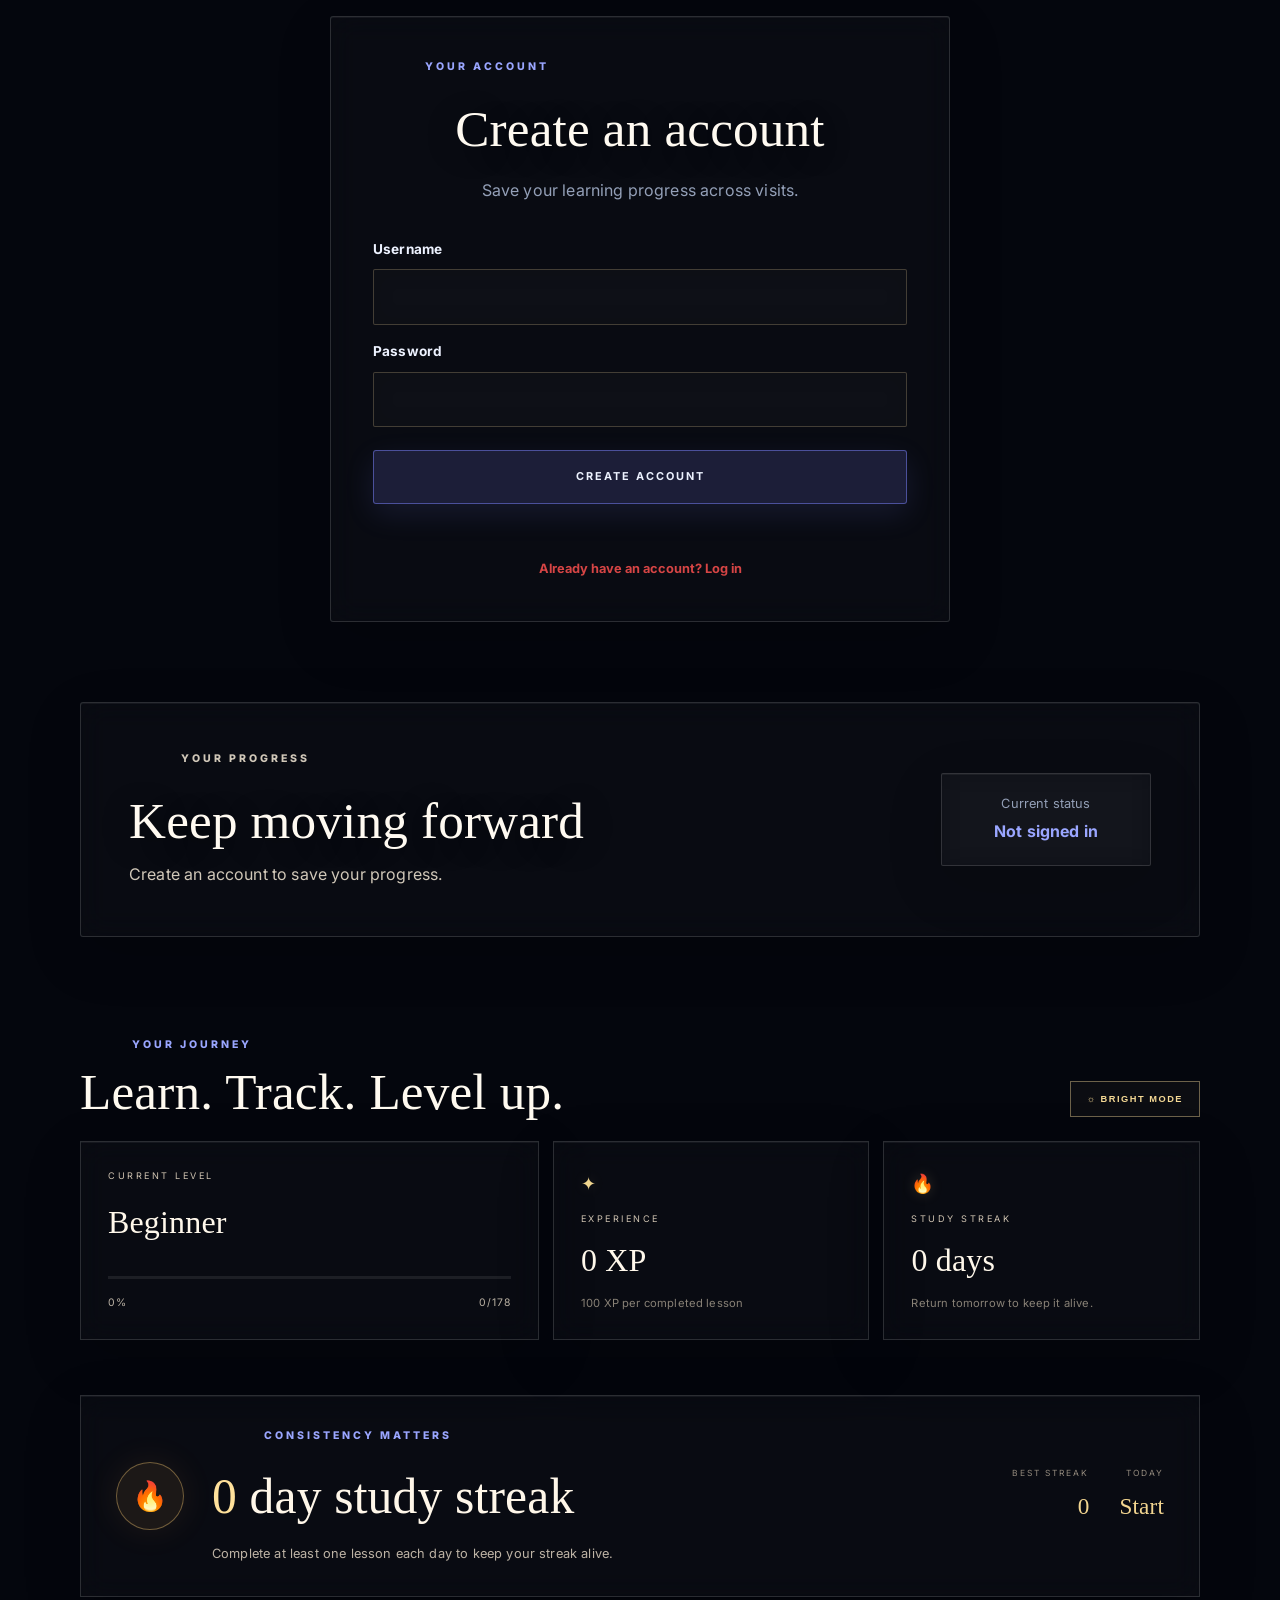
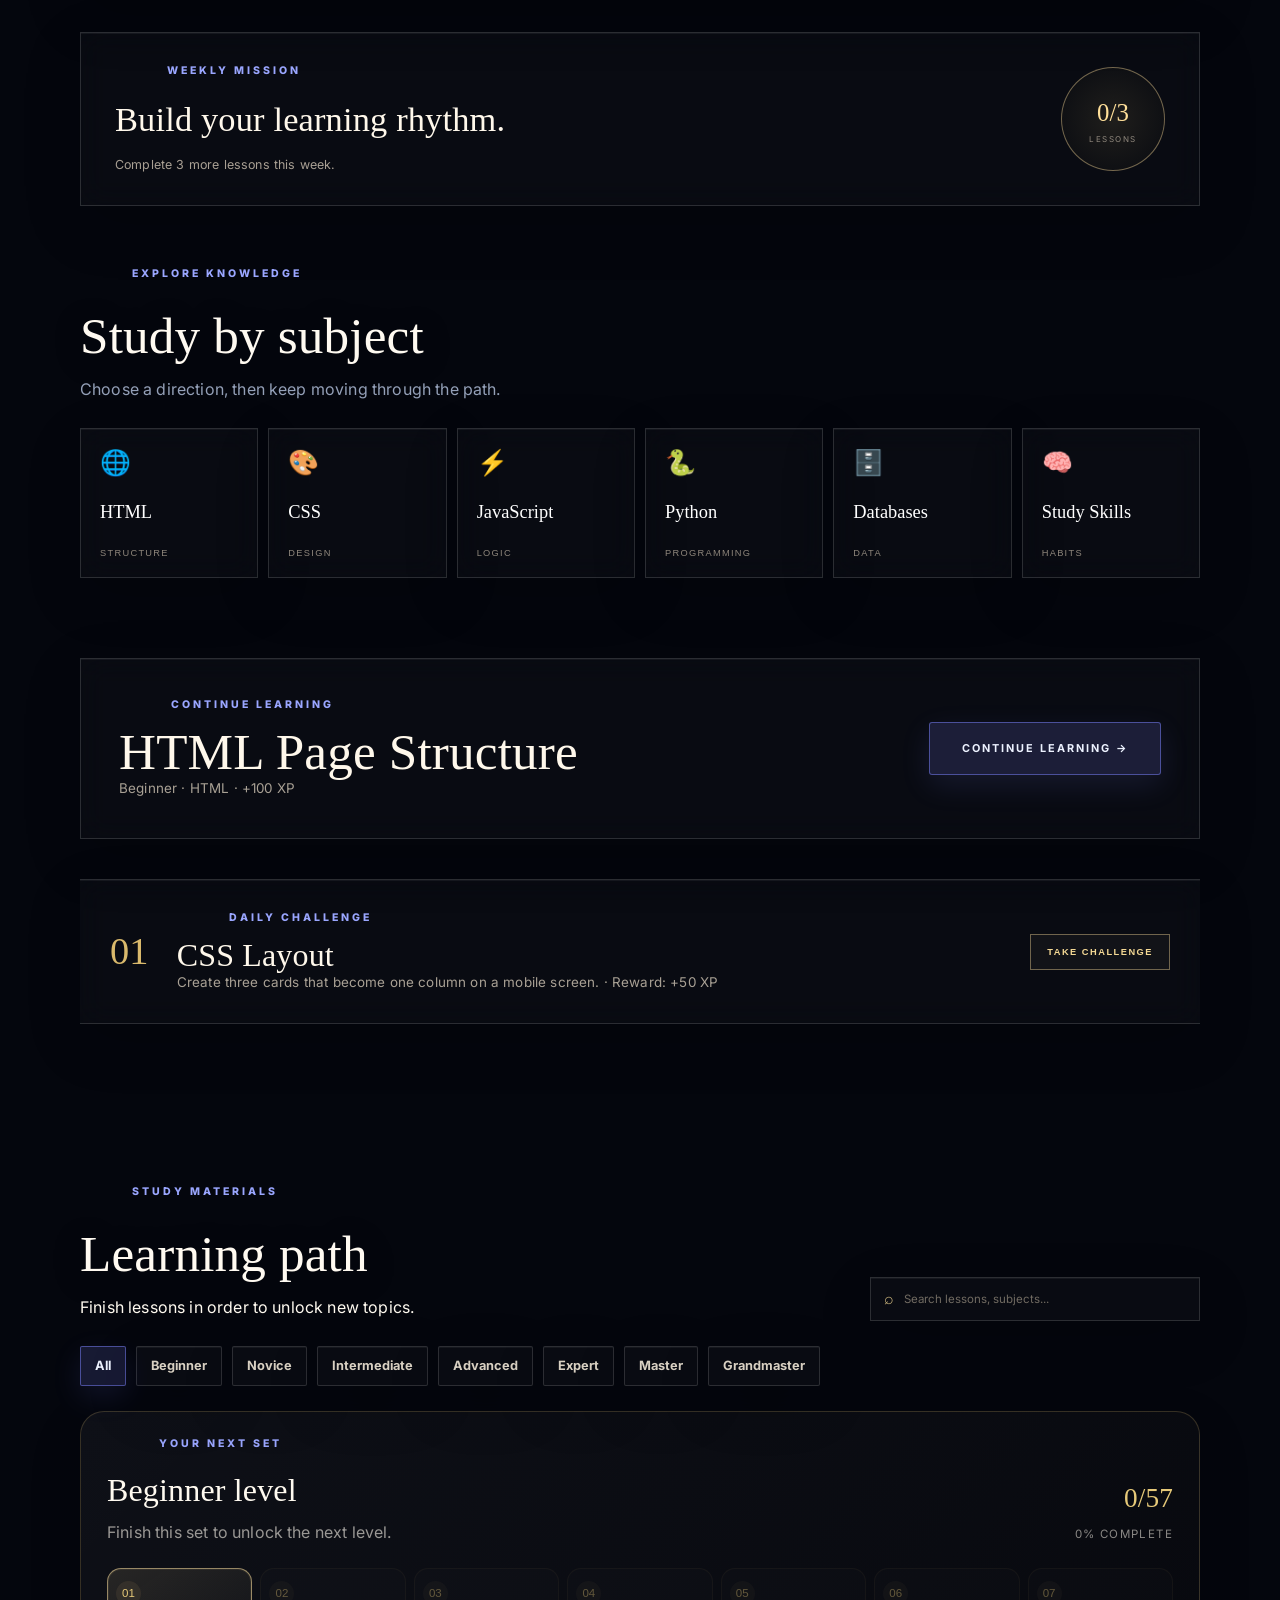
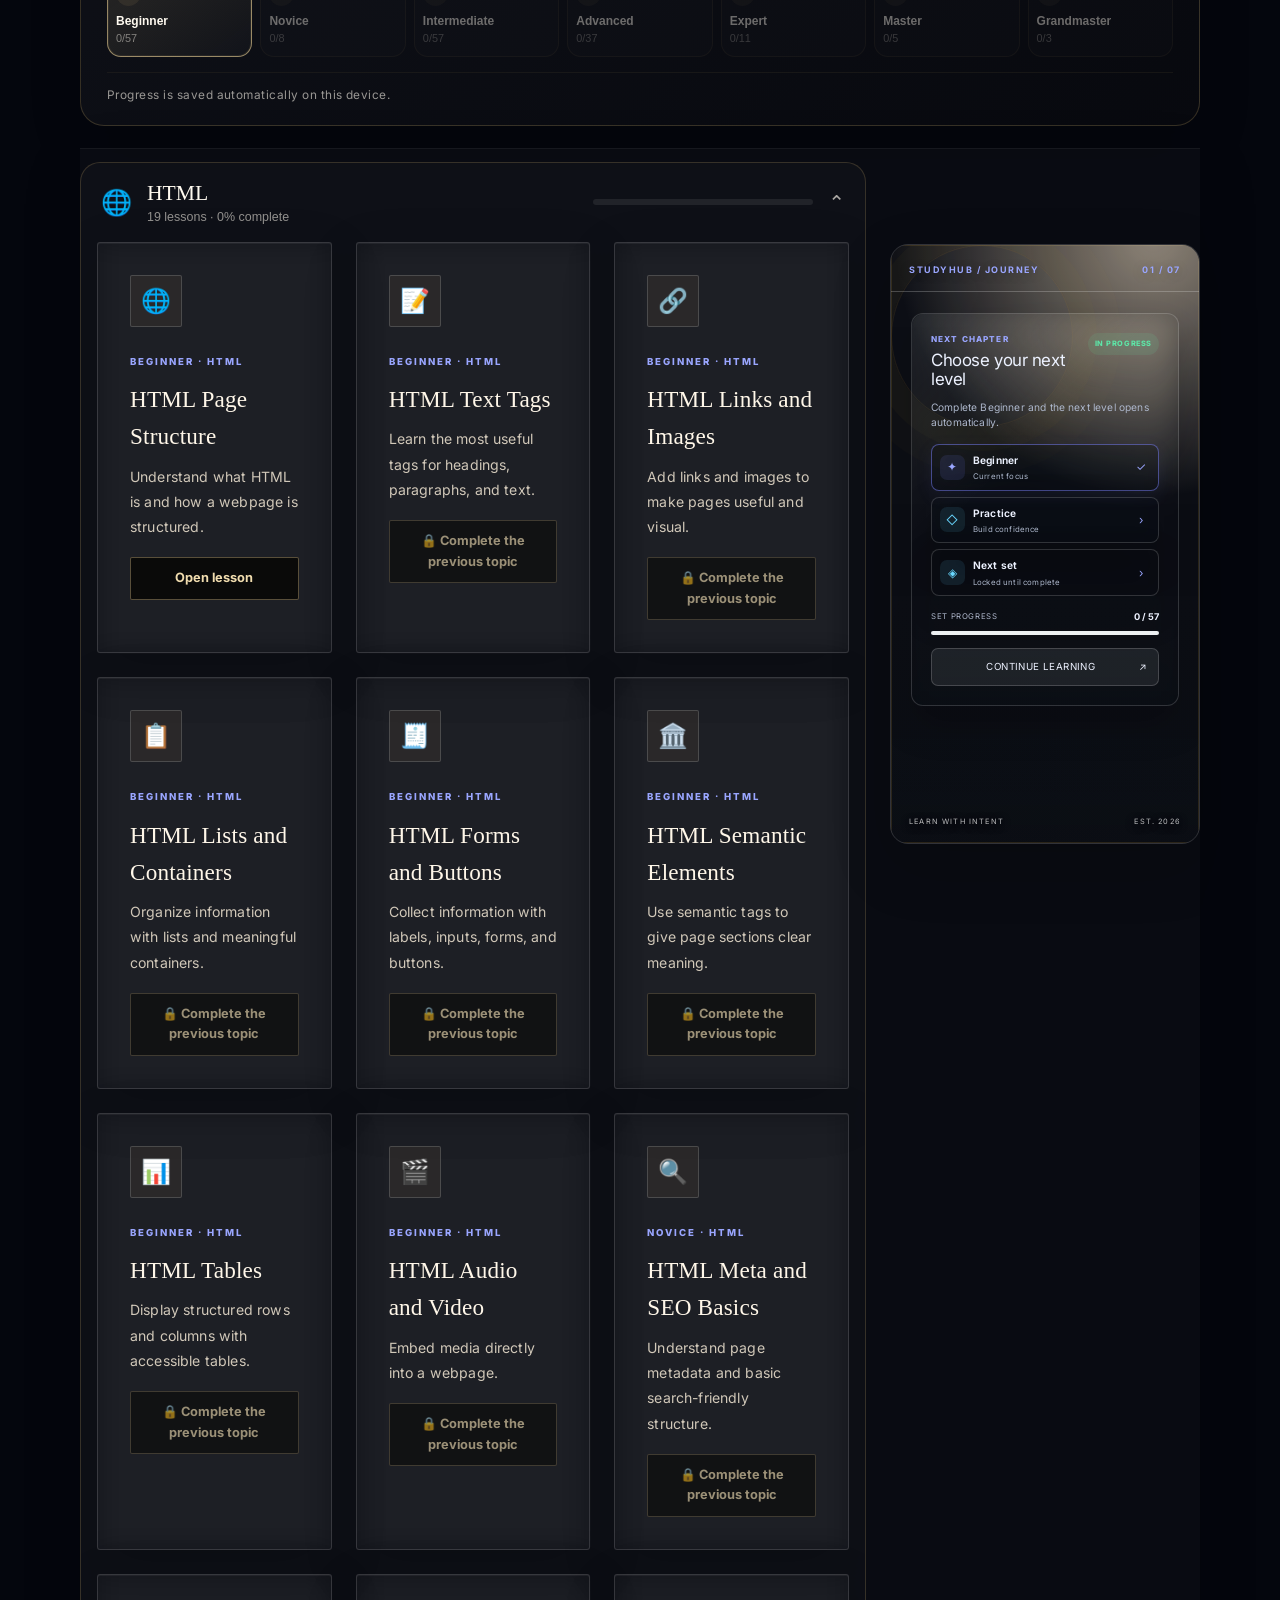
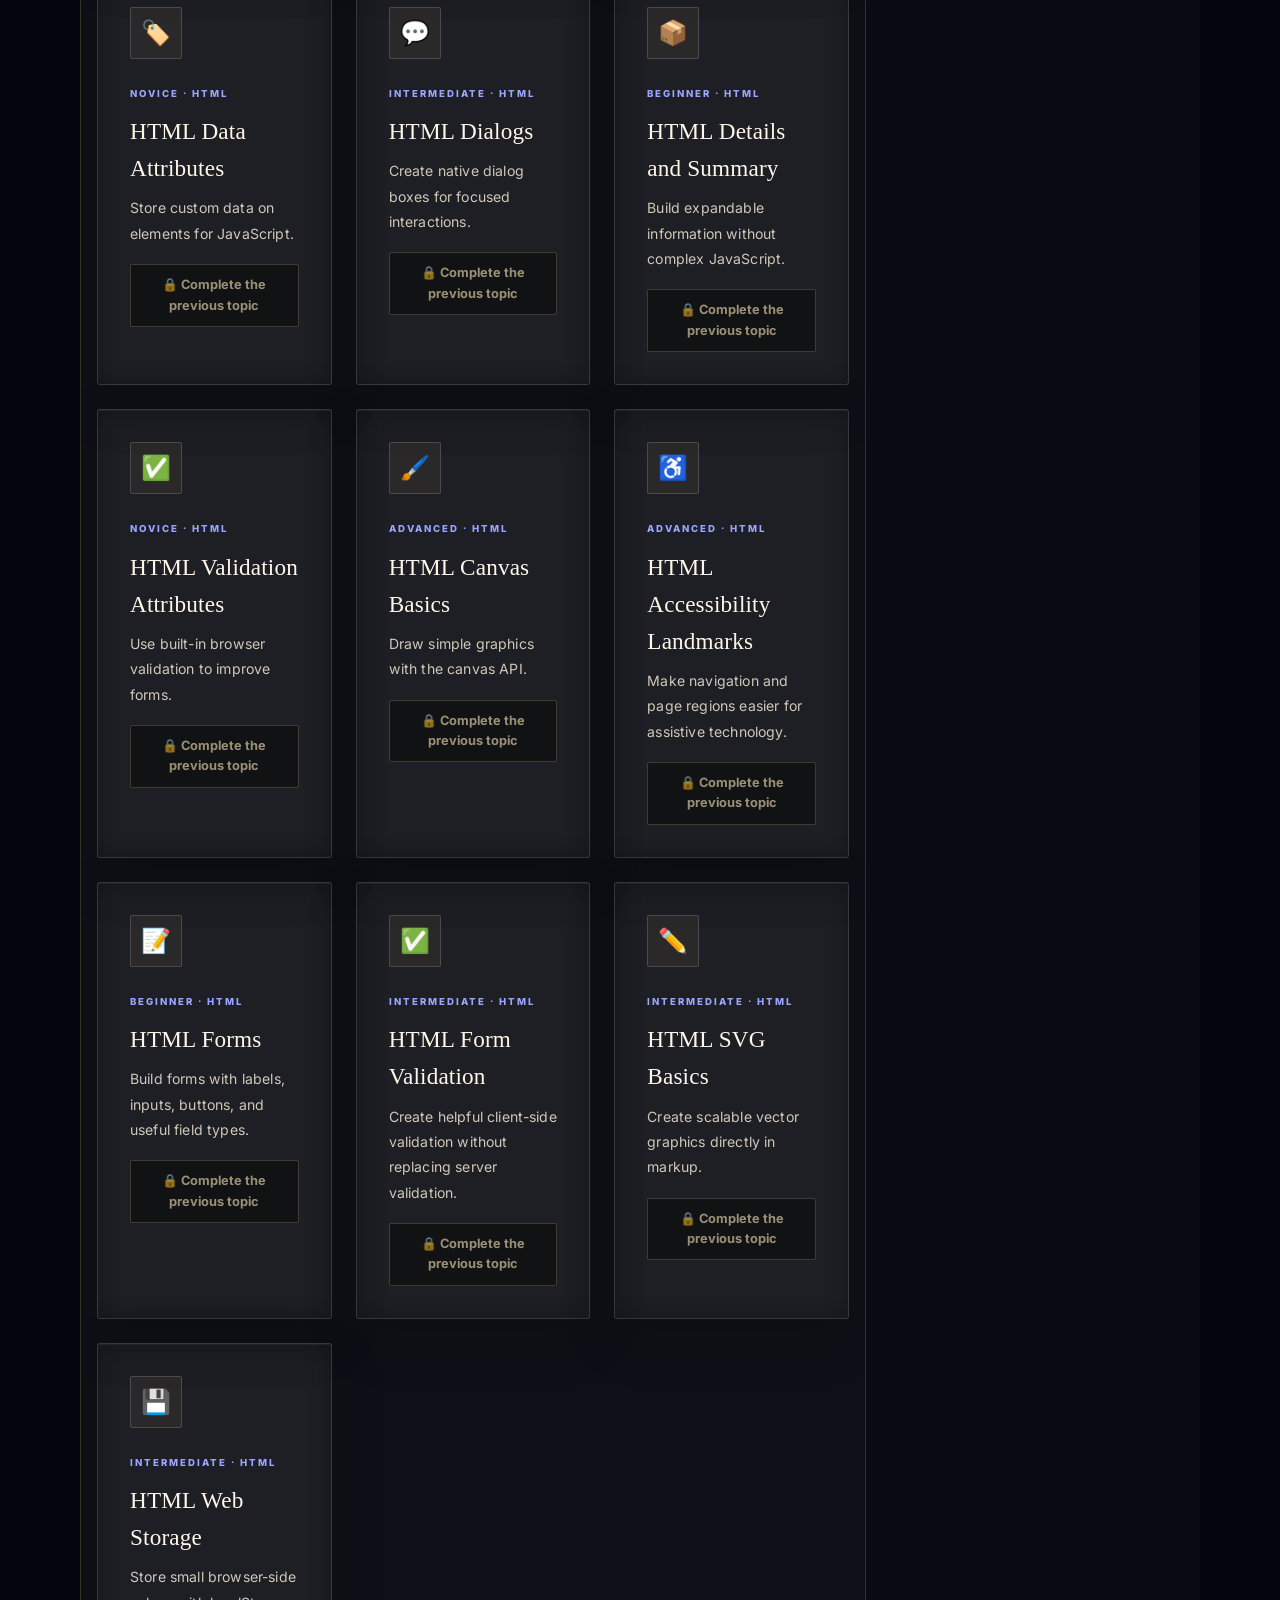
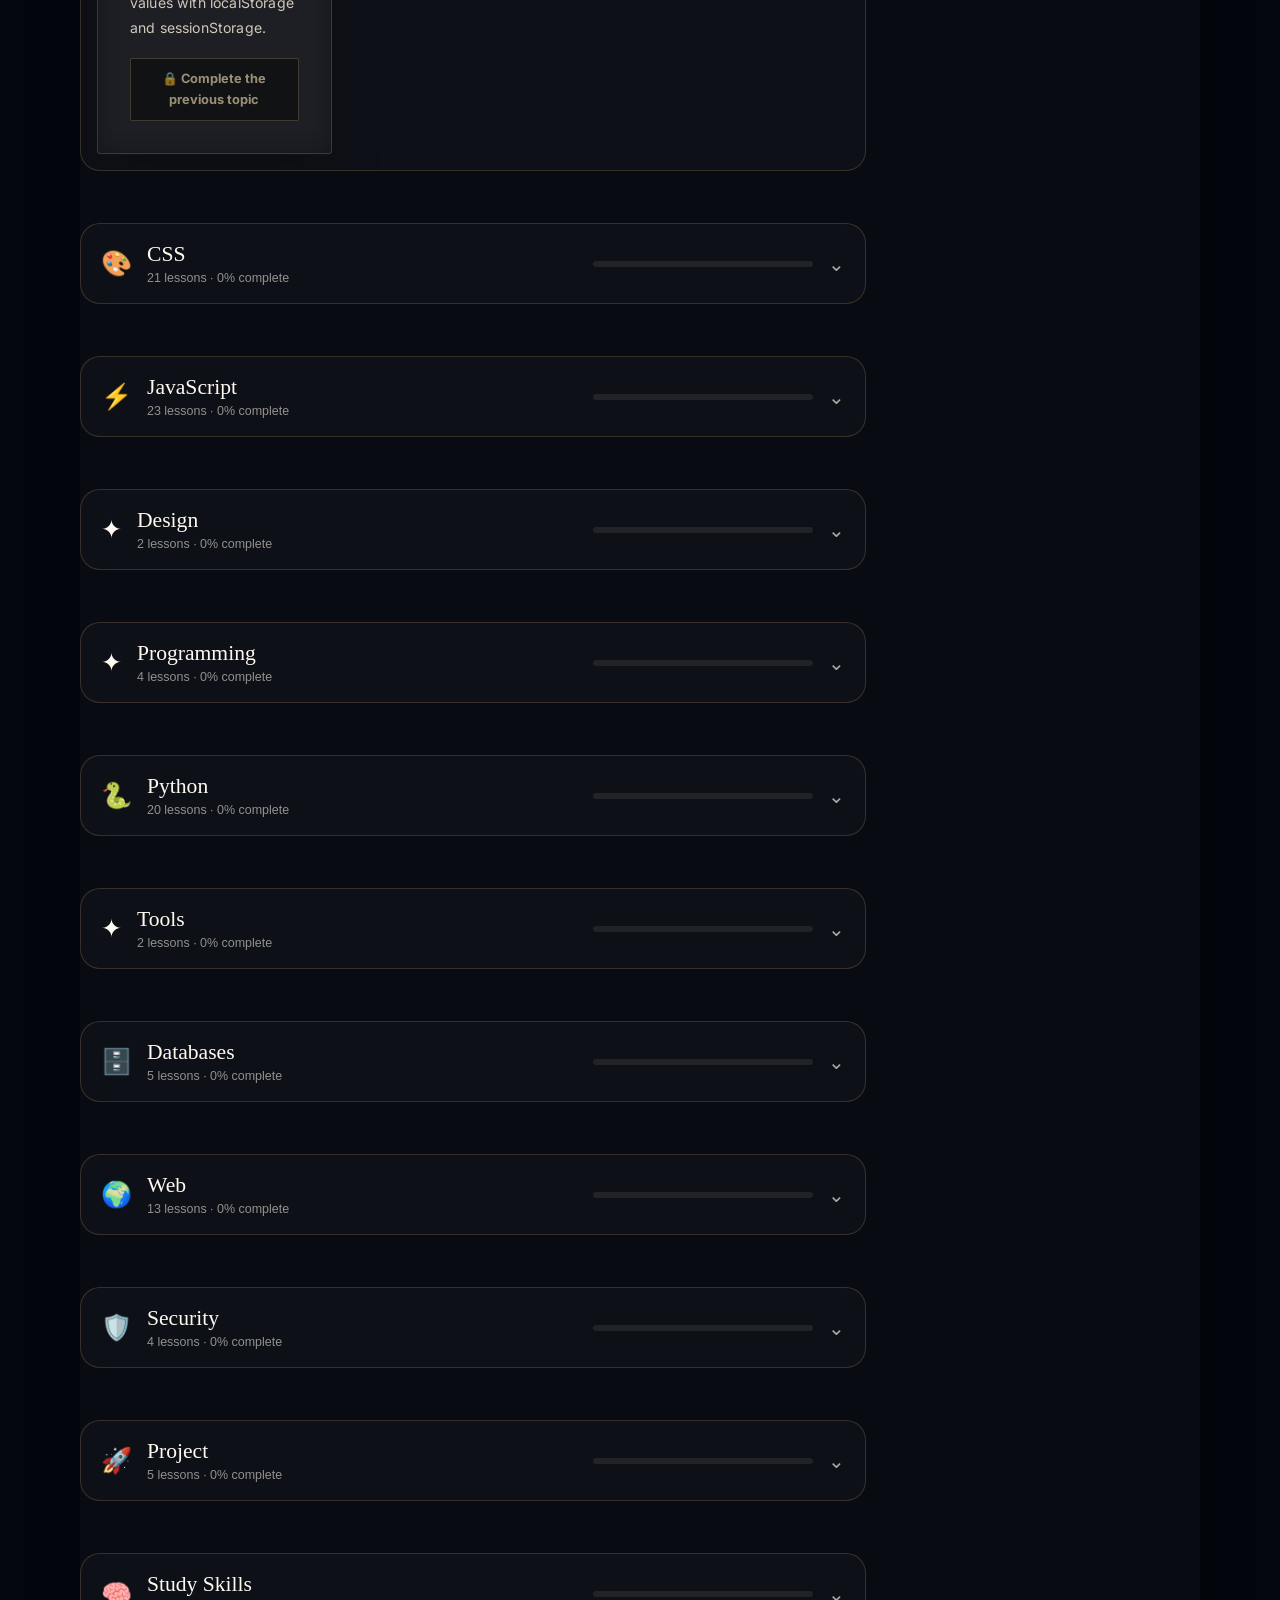
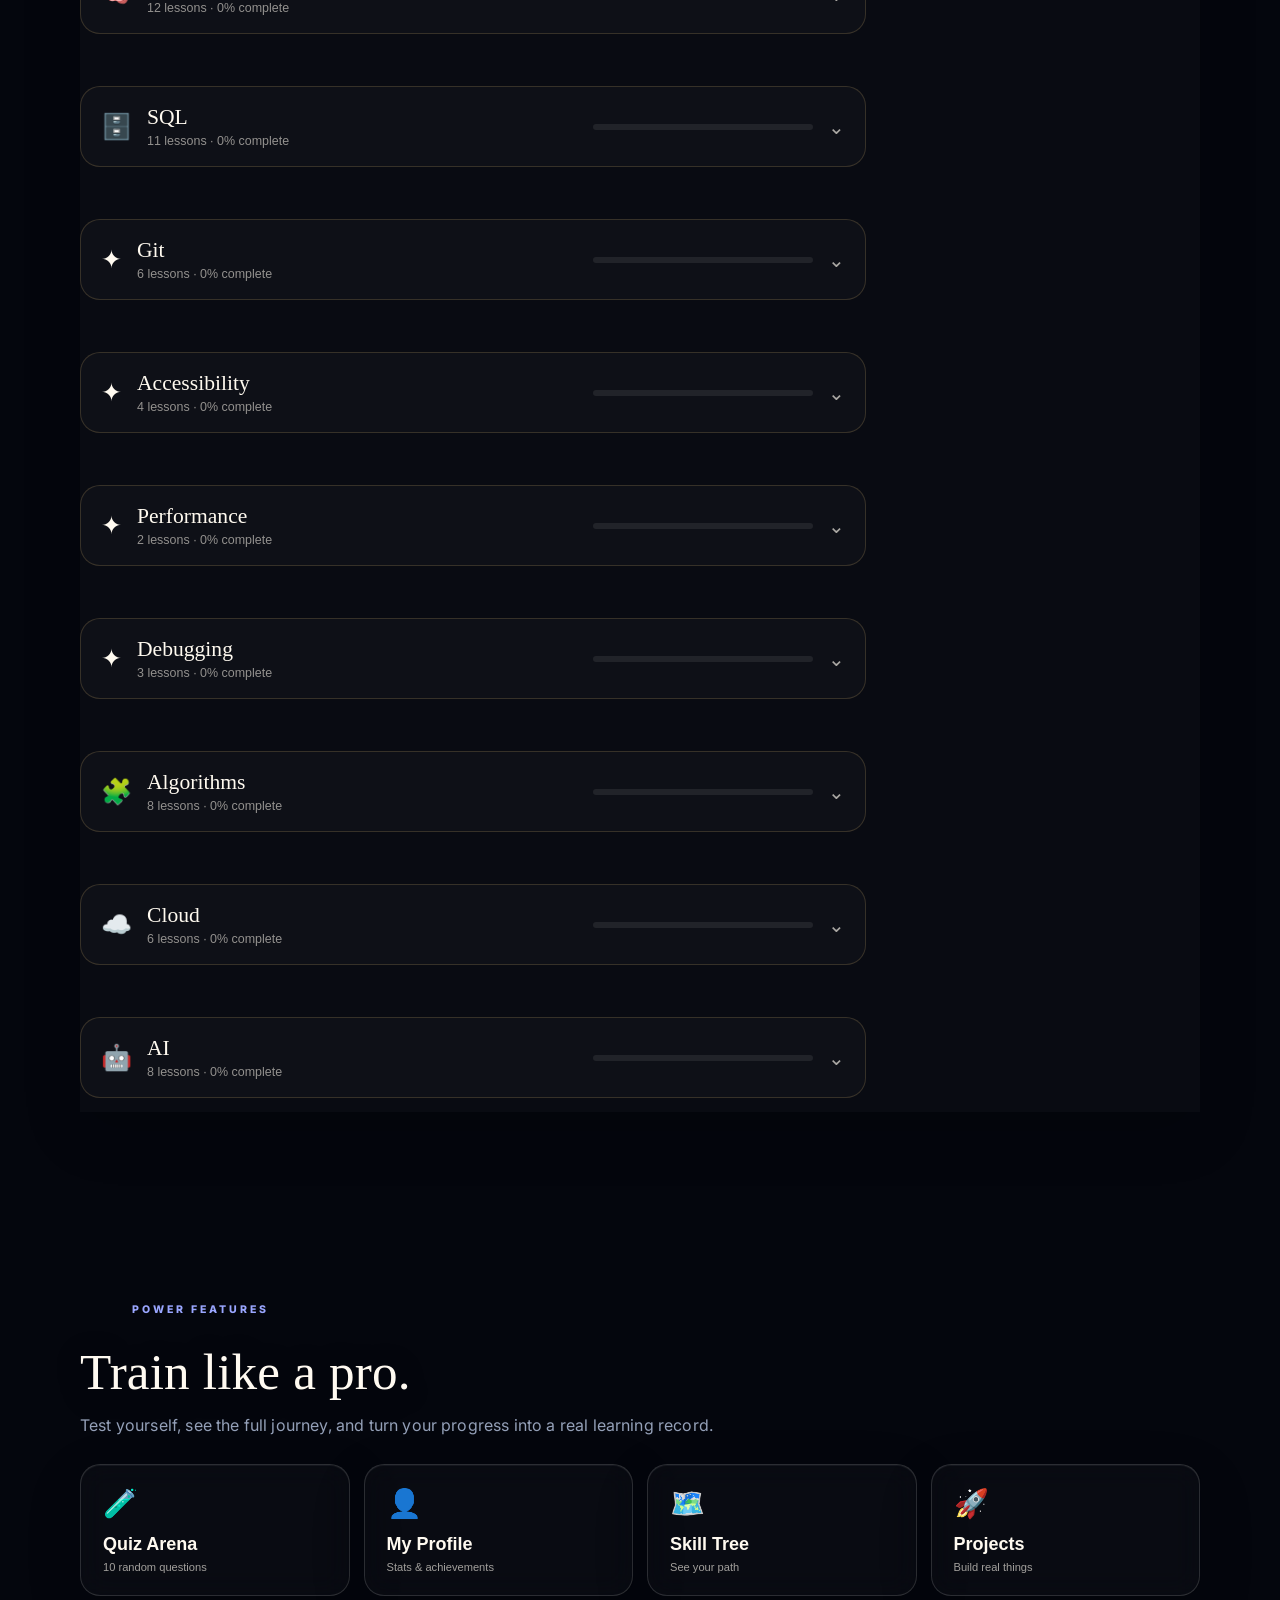
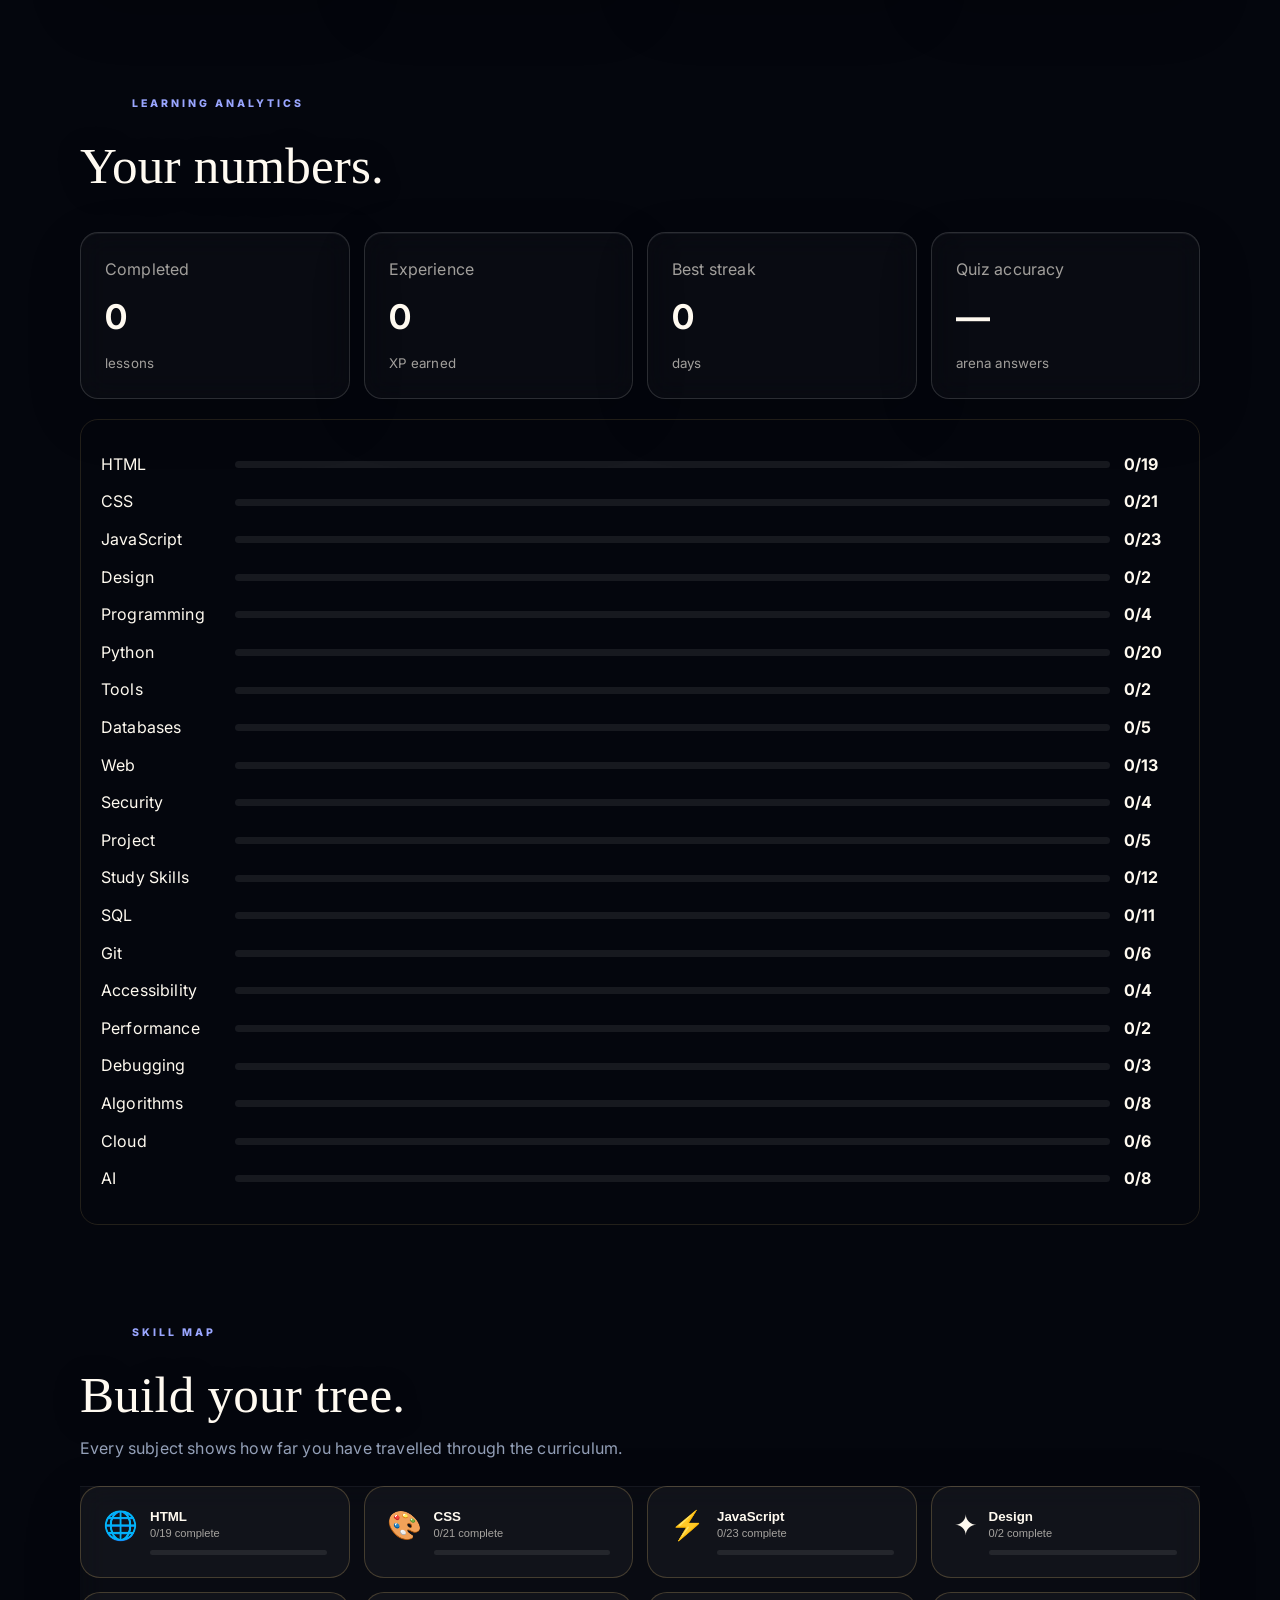
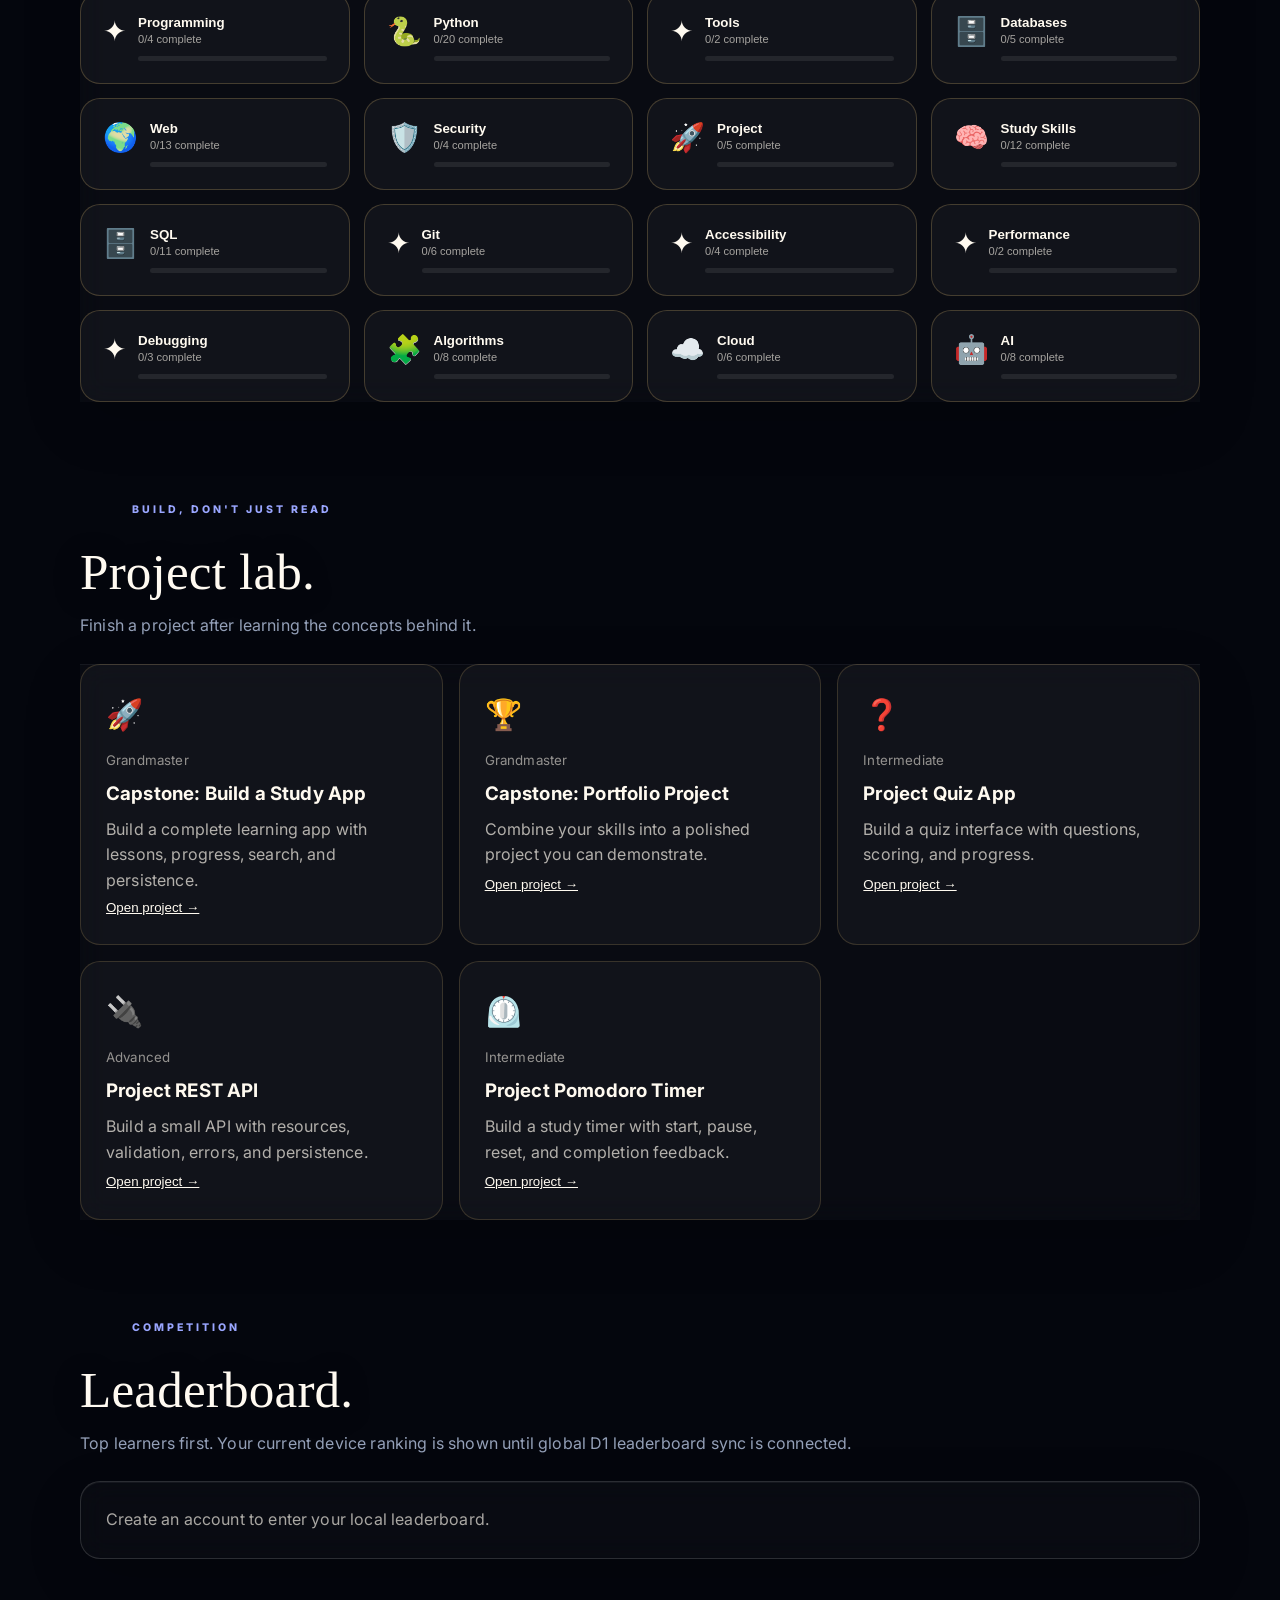
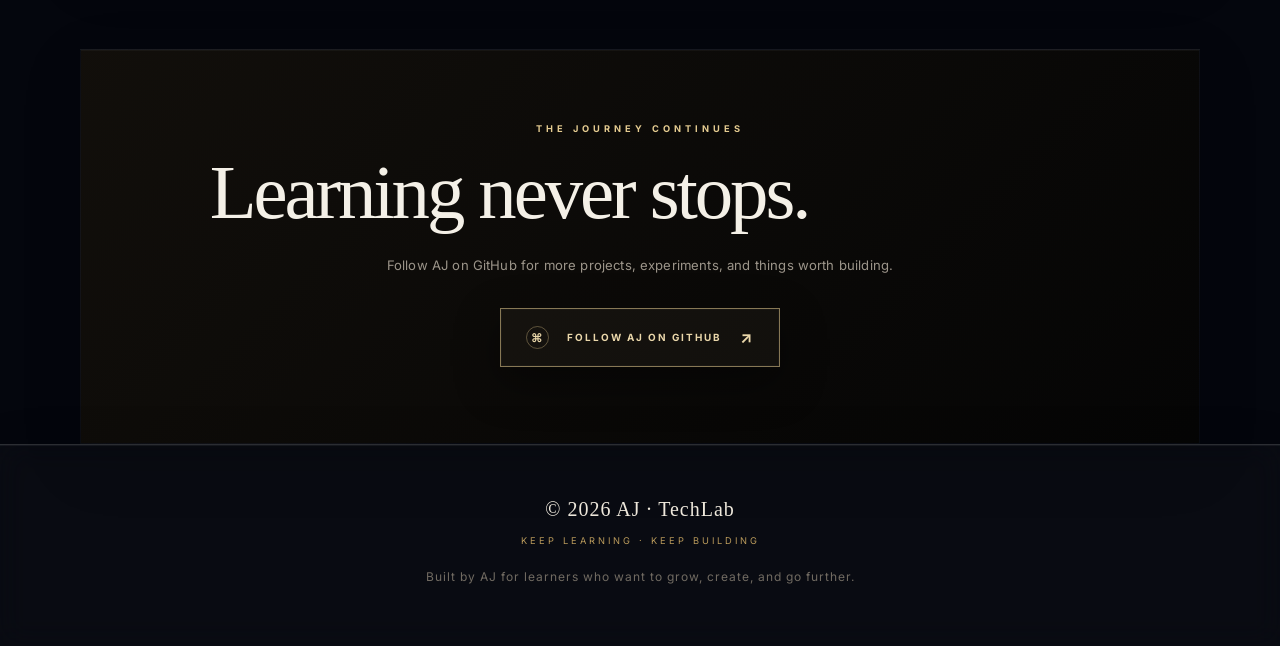
==== commit a493e33e: "Load transparent no-gold theme" ====
--- a/index.html
+++ b/index.html
@@ -5,6 +5,7 @@
   <meta name="viewport" content="width=device-width, initial-scale=1.0">
   <title>StudyPath</title>
   <link rel="stylesheet" href="styles.css">
+  <link rel="stylesheet" href="transparent.css">
 </head>
 <body>
   <header class="site-header">
@@ -368,4 +369,4 @@
   <script src="script.js"></script>
   <script src="power-features.js"></script>
 </body>
-</html>
+</html>
--- a/styles.css
+++ b/styles.css
@@ -2719,3 +2719,271 @@
   .stat-levels{right:7px;top:158px}
   .stat-progress{top:215px}
 }
+
+
+/* FINAL PREMIUM LANDSCAPE AD — REFERENCE-STYLE UI */
+.luxury-learning-ad{
+  position:relative;
+  min-height:600px;
+  padding:0;
+  overflow:hidden;
+  isolation:isolate;
+  border:1px solid rgba(20,28,38,.12);
+  border-radius:18px;
+  background:#dfe3e4;
+  box-shadow:0 28px 70px rgba(20,28,35,.2);
+}
+.luxury-ad-landscape{
+  position:absolute;
+  inset:0;
+  z-index:0;
+  background-image:
+    linear-gradient(180deg,rgba(255,255,255,.05) 0%,rgba(255,255,255,.03) 42%,rgba(10,18,22,.25) 100%),
+    url("https://images.unsplash.com/photo-1584335204568-b440757daca1?auto=format&fit=crop&fm=jpg&q=78&w=1200");
+  background-size:cover;
+  background-position:center;
+  transform:scale(1.02);
+  animation:landscapeBreath 14s ease-in-out infinite alternate;
+}
+@keyframes landscapeBreath{
+  from{transform:scale(1.02)}
+  to{transform:scale(1.07) translate3d(-.4%,-.4%,0)}
+}
+.luxury-ad-sky-glow{
+  position:absolute;
+  z-index:1;
+  inset:-30%;
+  background:radial-gradient(circle at 78% 22%,rgba(255,221,177,.5),transparent 25%);
+  mix-blend-mode:screen;
+  animation:skyGlow 7s ease-in-out infinite alternate;
+}
+@keyframes skyGlow{
+  from{opacity:.45;transform:scale(.92)}
+  to{opacity:.85;transform:scale(1.08)}
+}
+.luxury-learning-ad::after{
+  content:"";
+  position:absolute;
+  z-index:2;
+  inset:0;
+  background:linear-gradient(180deg,rgba(10,18,20,.03) 20%,rgba(8,13,15,.05) 44%,rgba(8,12,14,.58) 100%);
+  pointer-events:none;
+}
+.luxury-ad-topline{
+  position:absolute;
+  z-index:8;
+  top:0;left:0;right:0;
+  padding:18px 18px 14px;
+  color:#fff;
+  border-bottom:1px solid rgba(255,255,255,.22);
+  text-shadow:0 2px 12px rgba(0,0,0,.3);
+  font-size:.56rem;
+  letter-spacing:.17em;
+}
+.luxury-ad-panel{
+  position:absolute;
+  z-index:9;
+  top:68px;
+  right:20px;
+  width:calc(100% - 40px);
+  max-width:280px;
+  box-sizing:border-box;
+  padding:19px;
+  color:#17202a;
+  border:1px solid rgba(255,255,255,.82);
+  border-radius:12px;
+  background:rgba(255,255,255,.94);
+  box-shadow:0 25px 55px rgba(15,24,28,.23),0 4px 12px rgba(255,255,255,.32) inset;
+  backdrop-filter:blur(18px) saturate(1.15);
+  animation:panelFloat 5.5s ease-in-out infinite;
+}
+@keyframes panelFloat{
+  0%,100%{transform:translateY(0)}
+  50%{transform:translateY(-5px)}
+}
+.luxury-ad-panel::before{
+  content:"";
+  position:absolute;
+  inset:0;
+  border-radius:12px;
+  background:linear-gradient(135deg,rgba(255,255,255,.8),transparent 38%);
+  pointer-events:none;
+}
+.luxury-ad-panel-head{
+  position:relative;
+  z-index:1;
+  display:flex;
+  justify-content:space-between;
+  gap:10px;
+  align-items:flex-start;
+}
+.luxury-ad-panel-kicker{
+  display:block;
+  margin-bottom:5px;
+  color:#7b8490;
+  font-size:.51rem;
+  font-weight:800;
+  letter-spacing:.14em;
+}
+.luxury-ad-panel h3{
+  margin:0;
+  max-width:180px;
+  font-family:Inter,sans-serif;
+  font-size:1.06rem;
+  line-height:1.15;
+  letter-spacing:-.025em;
+}
+.luxury-ad-status{
+  padding:5px 7px;
+  border-radius:999px;
+  background:#eef8f3;
+  color:#21845b;
+  font-size:.46rem;
+  font-weight:800;
+  letter-spacing:.08em;
+  white-space:nowrap;
+}
+.luxury-ad-copy{
+  position:relative;
+  z-index:1;
+  margin:10px 0 13px;
+  color:#6b7480;
+  font-size:.64rem;
+  line-height:1.5;
+}
+.luxury-ad-options{
+  position:relative;
+  z-index:1;
+  display:grid;
+  gap:6px;
+}
+.luxury-option{
+  display:grid;
+  grid-template-columns:25px 1fr 18px;
+  align-items:center;
+  gap:8px;
+  min-height:43px;
+  padding:7px 8px;
+  box-sizing:border-box;
+  border:1px solid #e7eaed;
+  border-radius:8px;
+  background:#fff;
+  transition:transform .2s ease,border-color .2s ease,box-shadow .2s ease;
+}
+.luxury-option.active{
+  border-color:#b9c3ce;
+  box-shadow:0 4px 12px rgba(24,38,48,.06);
+}
+.luxury-option:hover{transform:translateX(2px);border-color:#aeb9c4}
+.luxury-option-icon{
+  width:25px;height:25px;
+  display:grid;
+  place-items:center;
+  border-radius:7px;
+  background:#edf6ff;
+  color:#5ca9dc;
+  font-size:.72rem;
+}
+.luxury-option:nth-child(2) .luxury-option-icon{background:#fff1f5;color:#df7195}
+.luxury-option:nth-child(3) .luxury-option-icon{background:#f1edff;color:#8d78cf}
+.luxury-option strong{
+  display:block;
+  font-size:.64rem;
+  font-weight:650;
+}
+.luxury-option small{
+  display:block;
+  margin-top:2px;
+  color:#8b9299;
+  font-size:.49rem;
+}
+.luxury-option-dot{
+  color:#a2aab2;
+  font-size:.72rem;
+  text-align:center;
+}
+.luxury-option.active .luxury-option-dot{color:#5a9fd0}
+.luxury-ad-progress{
+  position:relative;
+  z-index:1;
+  margin-top:14px;
+}
+.luxury-ad-progress>div:first-child{
+  display:flex;
+  justify-content:space-between;
+  color:#8a929a;
+  font-size:.49rem;
+  letter-spacing:.08em;
+}
+.luxury-ad-progress strong{color:#27313a;font-size:.58rem;letter-spacing:0}
+.luxury-progress-track{
+  height:4px;
+  margin-top:6px;
+  overflow:hidden;
+  border-radius:99px;
+  background:#edf0f2;
+}
+.luxury-progress-track i{
+  display:block;
+  height:100%;
+  border-radius:99px;
+  background:linear-gradient(90deg,#7ab8d9,#82cfae);
+  transition:width .6s cubic-bezier(.2,.7,.2,1);
+}
+.luxury-ad-panel .luxury-ad-button{
+  position:relative;
+  z-index:1;
+  width:100%;
+  margin-top:13px;
+  padding:10px 11px;
+  border:0;
+  border-radius:7px;
+  background:#151a1e;
+  color:#fff;
+  font-size:.61rem;
+  letter-spacing:.04em;
+  box-shadow:0 9px 18px rgba(16,22,25,.16);
+}
+.luxury-ad-panel .luxury-ad-button:hover{background:#2b3941;transform:translateY(-1px)}
+.luxury-ad-caption{
+  position:absolute;
+  z-index:8;
+  left:18px;right:18px;bottom:15px;
+  display:flex;
+  justify-content:space-between;
+  color:rgba(255,255,255,.82);
+  font-size:.46rem;
+  letter-spacing:.16em;
+  text-shadow:0 2px 8px rgba(0,0,0,.6);
+}
+@media(max-width:820px){
+  .luxury-learning-ad{min-height:540px}
+  .luxury-ad-panel{top:66px}
+}
+@media(max-width:600px){
+  .luxury-learning-ad{min-height:500px;border-radius:14px}
+  .luxury-ad-panel{top:60px;right:12px;width:calc(100% - 24px);padding:15px}
+  .luxury-ad-topline{padding:14px 13px 11px}
+  .luxury-ad-options{gap:5px}
+  .luxury-option{min-height:39px}
+  .luxury-ad-caption{left:13px;right:13px;bottom:11px}
+}
+@media(prefers-reduced-motion:reduce){
+  .luxury-ad-landscape,.luxury-ad-sky-glow,.luxury-ad-panel{animation:none}
+}
+
+/* BRIGHTER LANDSCAPE — MAKE THE MOUNTAINS + WIND TURBINES CLEAR */
+.luxury-ad-landscape{
+  filter:brightness(1.32) saturate(1.12) contrast(.94);
+  background-image:
+    linear-gradient(180deg,rgba(255,255,255,.02) 0%,rgba(255,255,255,.01) 58%,rgba(8,14,16,.16) 100%),
+    url("https://images.unsplash.com/photo-1584335204568-b440757daca1?auto=format&fit=crop&fm=jpg&q=88&w=1600");
+  background-position:center center;
+}
+.luxury-ad-sky-glow{
+  background:radial-gradient(circle at 72% 18%,rgba(255,235,205,.58),transparent 30%);
+  opacity:.9;
+}
+.luxury-learning-ad::after{
+  background:linear-gradient(180deg,rgba(255,255,255,.01) 0%,rgba(255,255,255,.015) 55%,rgba(8,13,15,.16) 100%);
+}
--- a/transparent.css
+++ b/transparent.css
@@ -0,0 +1,229 @@
+/* STUDY4U — TRANSPARENT / NO-GOLD OVERRIDE
+   Added 2026-10-04
+   Keeps the existing layout and animation, but removes opaque panels and gold styling.
+*/
+
+:root{
+  --surface:transparent!important;
+  --border:rgba(255,255,255,.16)!important;
+  --lux-gold:transparent!important;
+  --lux-gold2:transparent!important;
+  --lux-line:rgba(255,255,255,.16)!important;
+}
+
+/* Transparent glass surfaces */
+.site-header,
+.stats-badge,
+.hero-card,
+.progress-section,
+.account-section,
+.material-card,
+.clock-box,
+.dashboard-card,
+.streak-hero,
+.weekly-card,
+.subject-card,
+.continue-card,
+.challenge-card,
+.power-button,
+.analytics-card,
+.skill-tree-grid,
+.project-grid,
+.leaderboard-card,
+.feature-dialog,
+.github-promo,
+.site-footer,
+.filter-button,
+.search-box,
+.learning-layout,
+.top-leaderboard{
+  background:rgba(255,255,255,.025)!important;
+  background-image:none!important;
+  border-color:rgba(255,255,255,.14)!important;
+  box-shadow:0 18px 55px rgba(0,0,0,.16),inset 0 1px rgba(255,255,255,.05)!important;
+  backdrop-filter:blur(14px);
+}
+
+/* No gold anywhere in the normal UI */
+.logo span,
+.nav-links a:hover,
+.eyebrow,
+.level,
+.clock-box strong,
+.luxury-ad-kicker,
+.luxury-ad-panel-kicker,
+.luxury-ad-topline,
+.luxury-ad-meta,
+.signed-in{
+  color:#9aa6ff!important;
+}
+
+.button,
+.filter-button.active,
+.filter-button:hover,
+.complete-button:hover,
+.complete-button.completed,
+.stat-button.starred{
+  background:rgba(124,131,255,.16)!important;
+  color:#edf2ff!important;
+  border-color:rgba(124,131,255,.5)!important;
+  box-shadow:0 10px 30px rgba(124,131,255,.12)!important;
+}
+
+.button{
+  background-image:none!important;
+}
+
+.progress-bar span,
+.dashboard-progress span,
+.luxury-progress-track i{
+  background:linear-gradient(90deg,#7c83ff,#69d8ff)!important;
+  box-shadow:none!important;
+}
+
+.account-form input,
+.lesson-window,
+.lesson-window details,
+.lesson-window pre{
+  background:rgba(255,255,255,.025)!important;
+}
+
+/* Remove the gold luxury/cinematic layer */
+body{
+  background:#04060d!important;
+}
+
+.luxury-learning-ad{
+  background:transparent!important;
+  border-color:rgba(255,255,255,.16)!important;
+  box-shadow:0 22px 60px rgba(0,0,0,.2)!important;
+}
+
+.luxury-learning-ad::before,
+.luxury-learning-ad::after{
+  background:transparent!important;
+}
+
+.luxury-ad-shine{
+  background:linear-gradient(90deg,transparent,rgba(255,255,255,.22),transparent)!important;
+}
+
+.luxury-ad-panel,
+.luxury-option,
+.luxury-stat{
+  background:rgba(8,13,24,.16)!important;
+  color:#edf2ff!important;
+  border-color:rgba(255,255,255,.16)!important;
+  box-shadow:0 16px 40px rgba(0,0,0,.18)!important;
+  backdrop-filter:blur(16px);
+}
+
+.luxury-ad-panel::before{
+  background:linear-gradient(135deg,rgba(255,255,255,.08),transparent 38%)!important;
+}
+
+.luxury-ad-panel h3,
+.luxury-option strong,
+.luxury-stat strong,
+.luxury-ad-progress strong{
+  color:#edf2ff!important;
+}
+
+.luxury-ad-copy,
+.luxury-option small,
+.luxury-stat span,
+.luxury-ad-progress>div:first-child{
+  color:#aeb8cc!important;
+}
+
+.luxury-option-icon{
+  background:rgba(124,131,255,.12)!important;
+  color:#9aa6ff!important;
+}
+
+.luxury-option:nth-child(2) .luxury-option-icon,
+.luxury-option:nth-child(3) .luxury-option-icon{
+  background:rgba(105,216,255,.10)!important;
+  color:#69d8ff!important;
+}
+
+.luxury-option.active{
+  border-color:rgba(124,131,255,.5)!important;
+  box-shadow:0 5px 18px rgba(124,131,255,.08)!important;
+}
+
+.luxury-option-dot,
+.luxury-option.active .luxury-option-dot{
+  color:#9aa6ff!important;
+}
+
+.luxury-ad-status{
+  background:rgba(94,230,168,.10)!important;
+  color:#5ee6a8!important;
+}
+
+.luxury-ad-button{
+  background:rgba(255,255,255,.08)!important;
+  color:#edf2ff!important;
+  border:1px solid rgba(255,255,255,.18)!important;
+  box-shadow:none!important;
+}
+
+.luxury-ad-button:hover{
+  background:rgba(124,131,255,.16)!important;
+}
+
+.luxury-ad-caption,
+.luxury-ad-foot{
+  color:rgba(255,255,255,.72)!important;
+}
+
+.luxury-ad-rule,
+.luxury-ad-copy-wrap{
+  border-color:rgba(255,255,255,.14)!important;
+  background:transparent!important;
+}
+
+/* Neutralize any remaining hard-coded gold decorative elements */
+.ring-outer,
+.ring-mid,
+.luxury-ad-ring,
+.luxury-ad-dial,
+.dial-mark,
+.dial-center,
+.orbit-a,
+.orbit-b{
+  border-color:rgba(255,255,255,.18)!important;
+  box-shadow:none!important;
+}
+
+.luxury-ad-dial{
+  background:rgba(255,255,255,.035)!important;
+}
+
+.dial-mark,
+.dial-center{
+  background:rgba(255,255,255,.55)!important;
+}
+
+h1 span{
+  background:linear-gradient(90deg,#9aa6ff,#69d8ff,#c084fc,#9aa6ff)!important;
+  -webkit-background-clip:text!important;
+  background-clip:text!important;
+  color:transparent!important;
+}
+
+#starButton span[aria-hidden="true"]{
+  filter:grayscale(1);
+}
+
+/* Keep the landscape photo visible; only its UI overlay is transparent. */
+.luxury-ad-landscape{
+  background-color:transparent!important;
+}
+
+/* Prevent old gold CSS rules from repainting on hover/focus. */
+button:hover,
+a:hover{
+  text-decoration:none;
+}
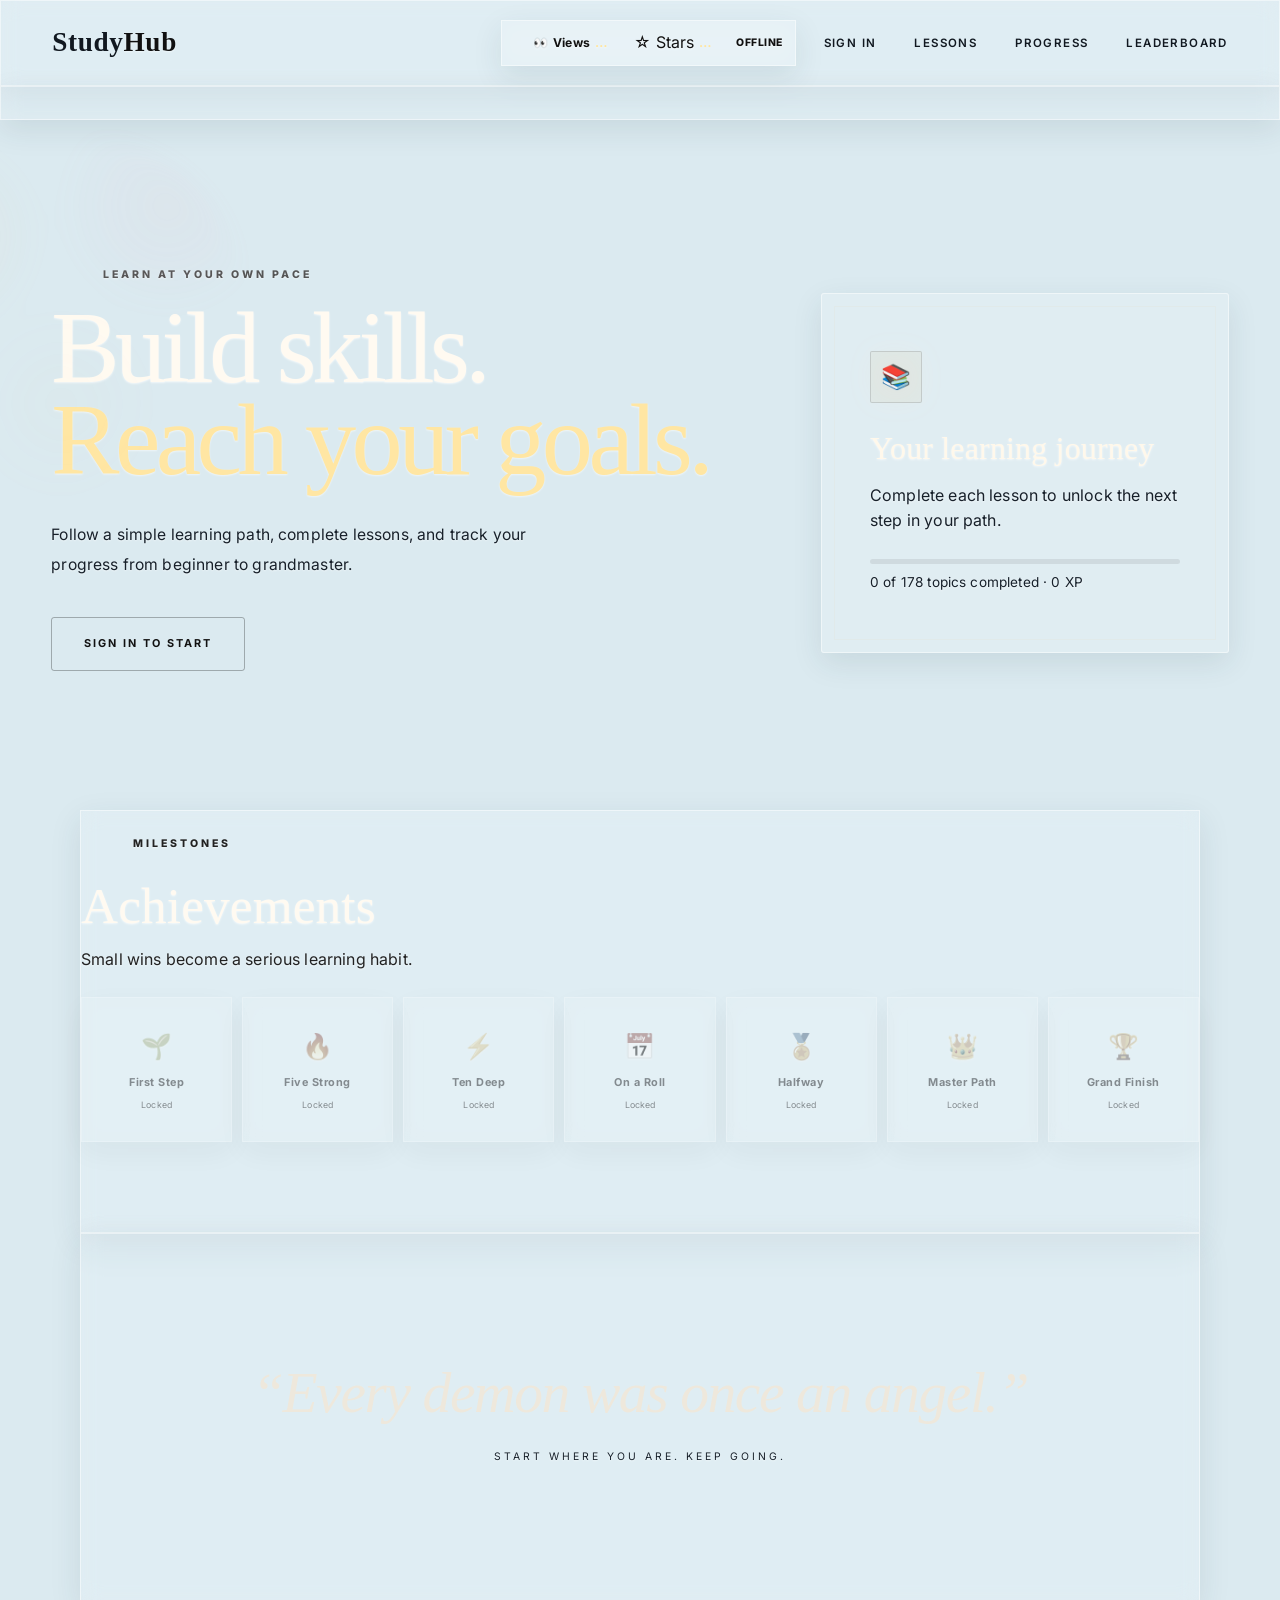
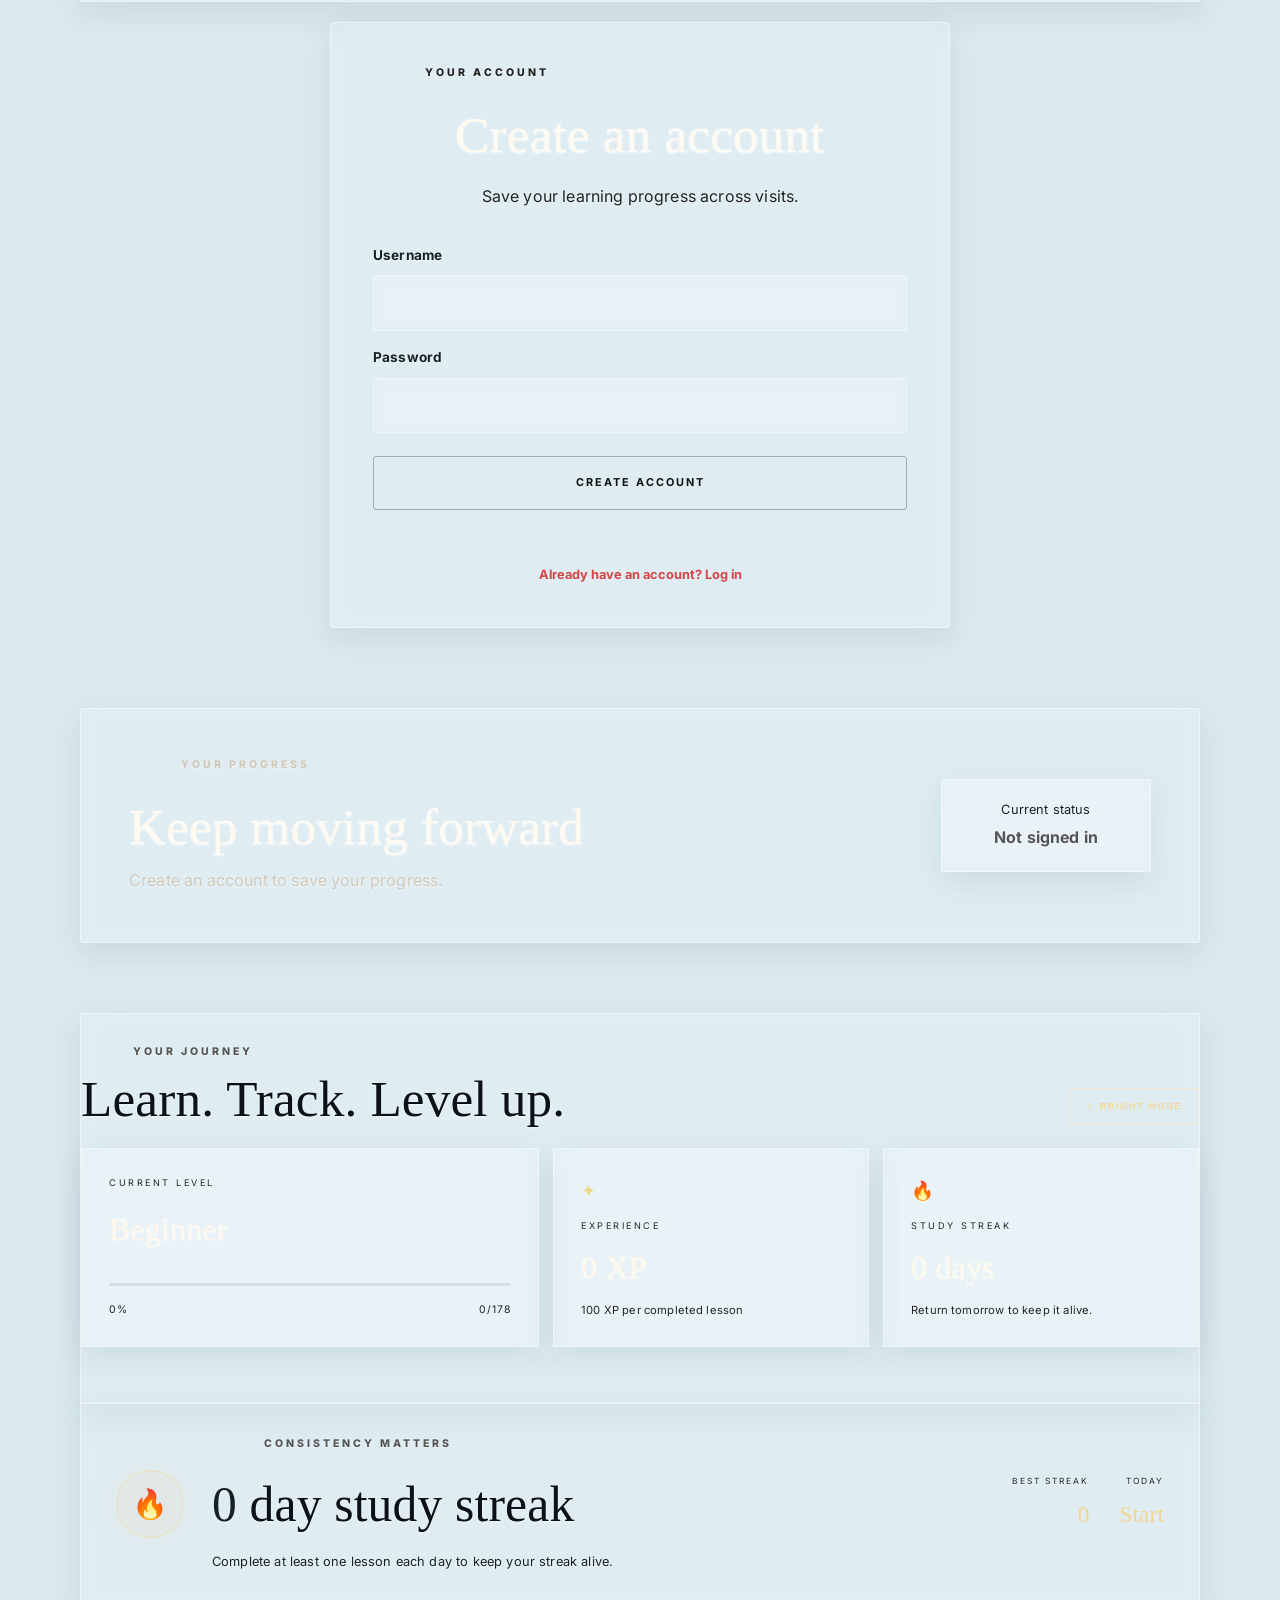
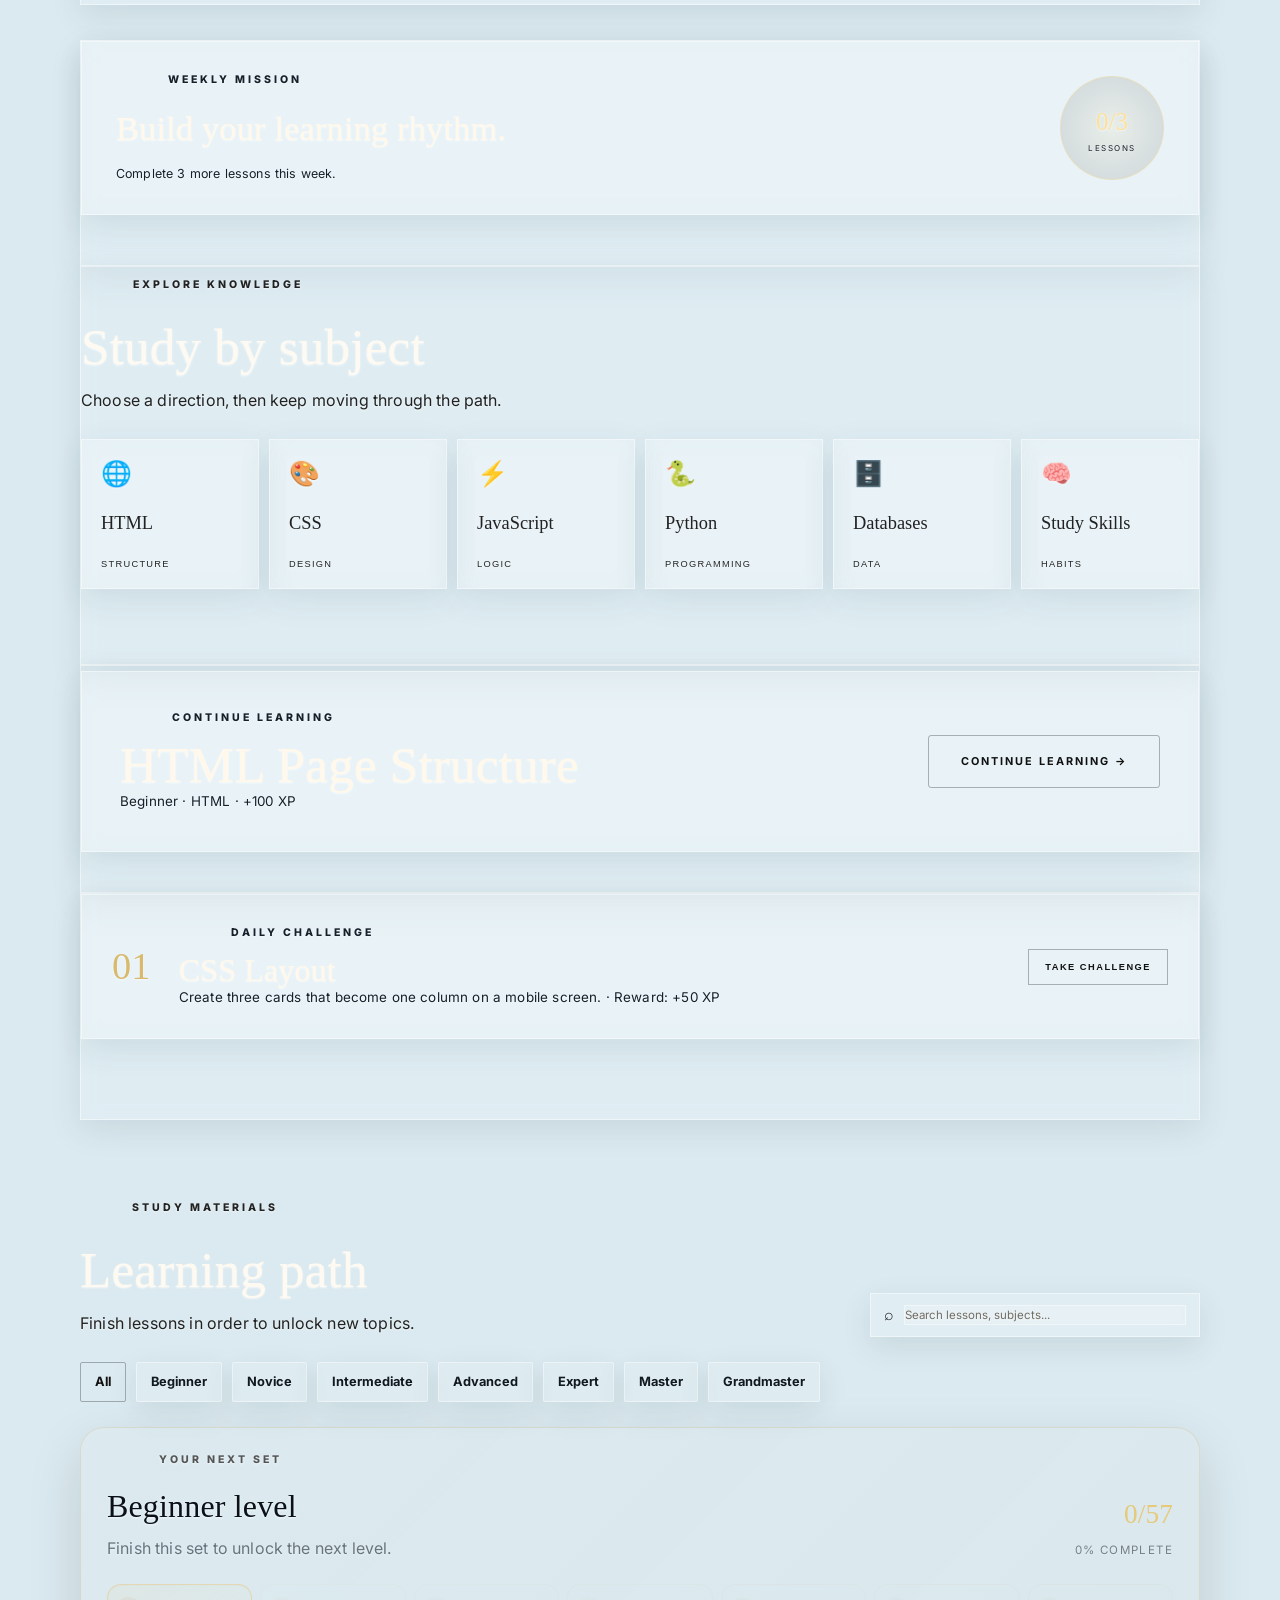
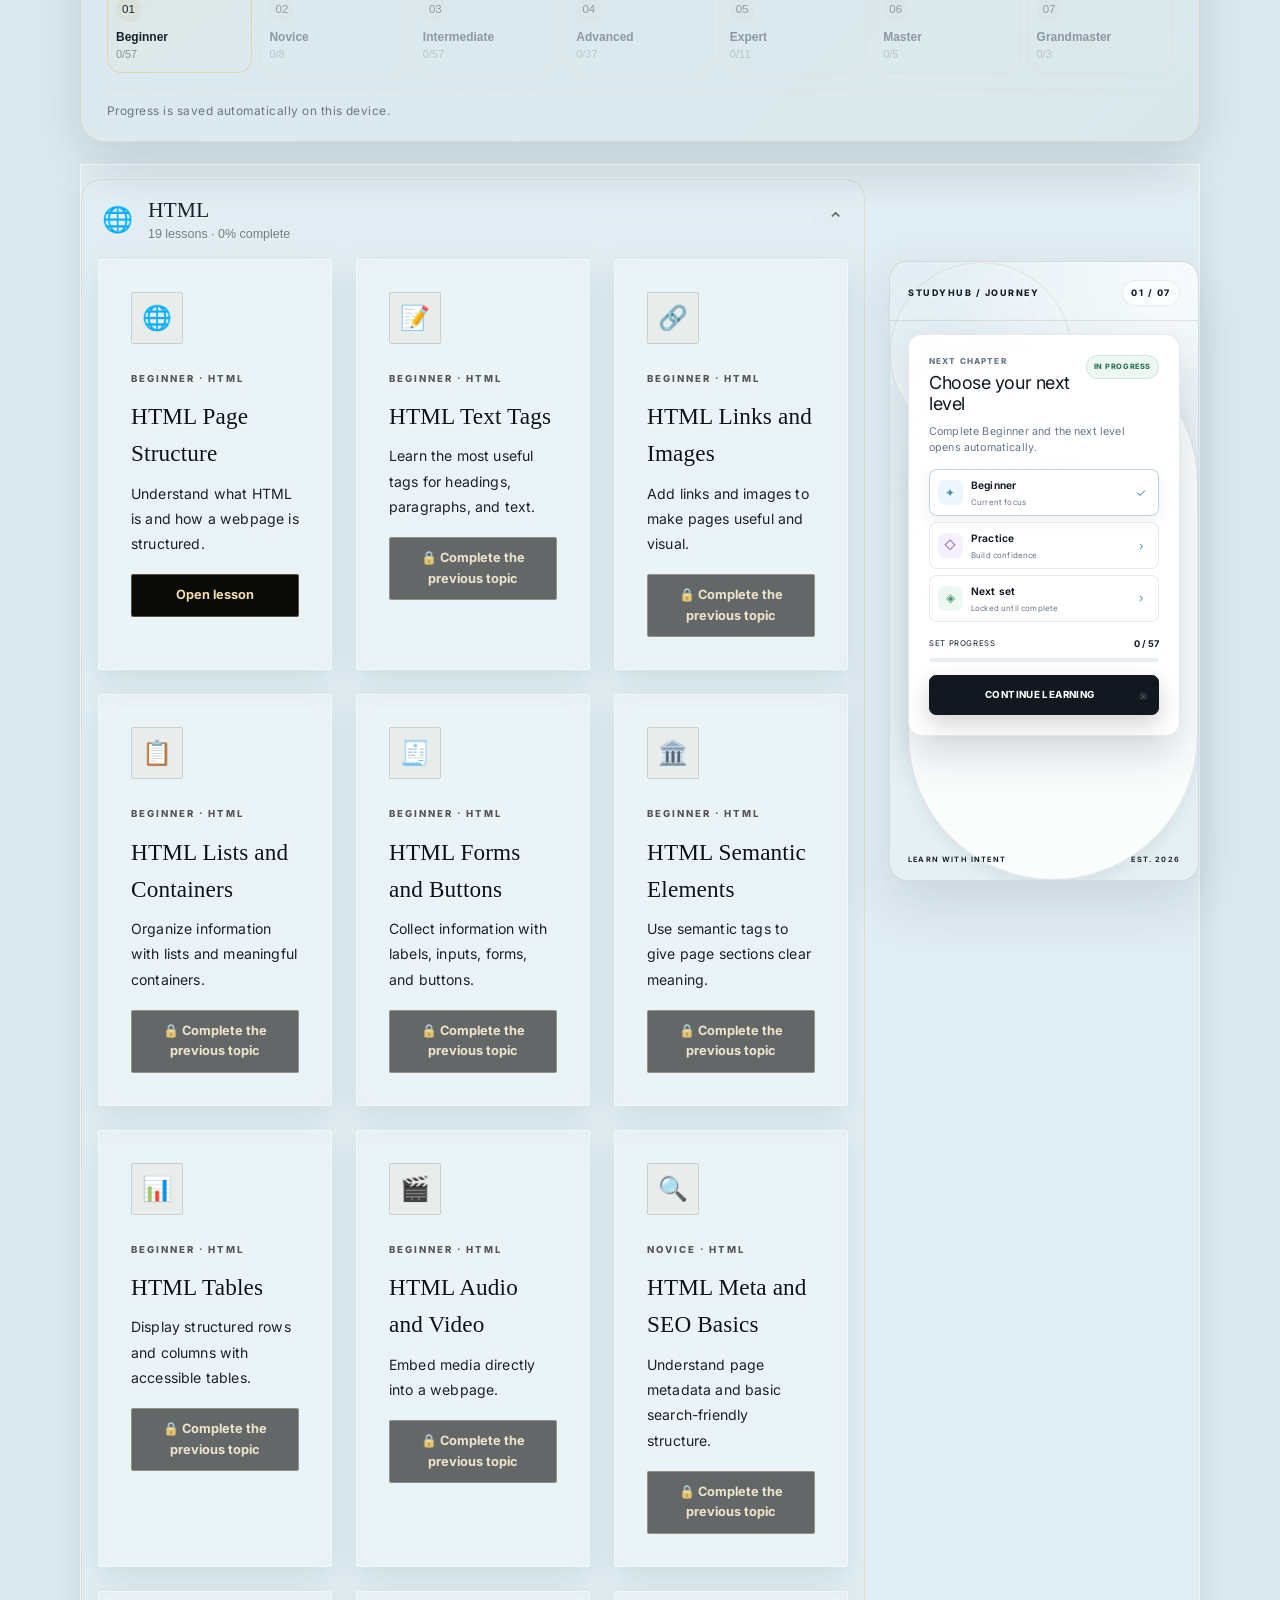
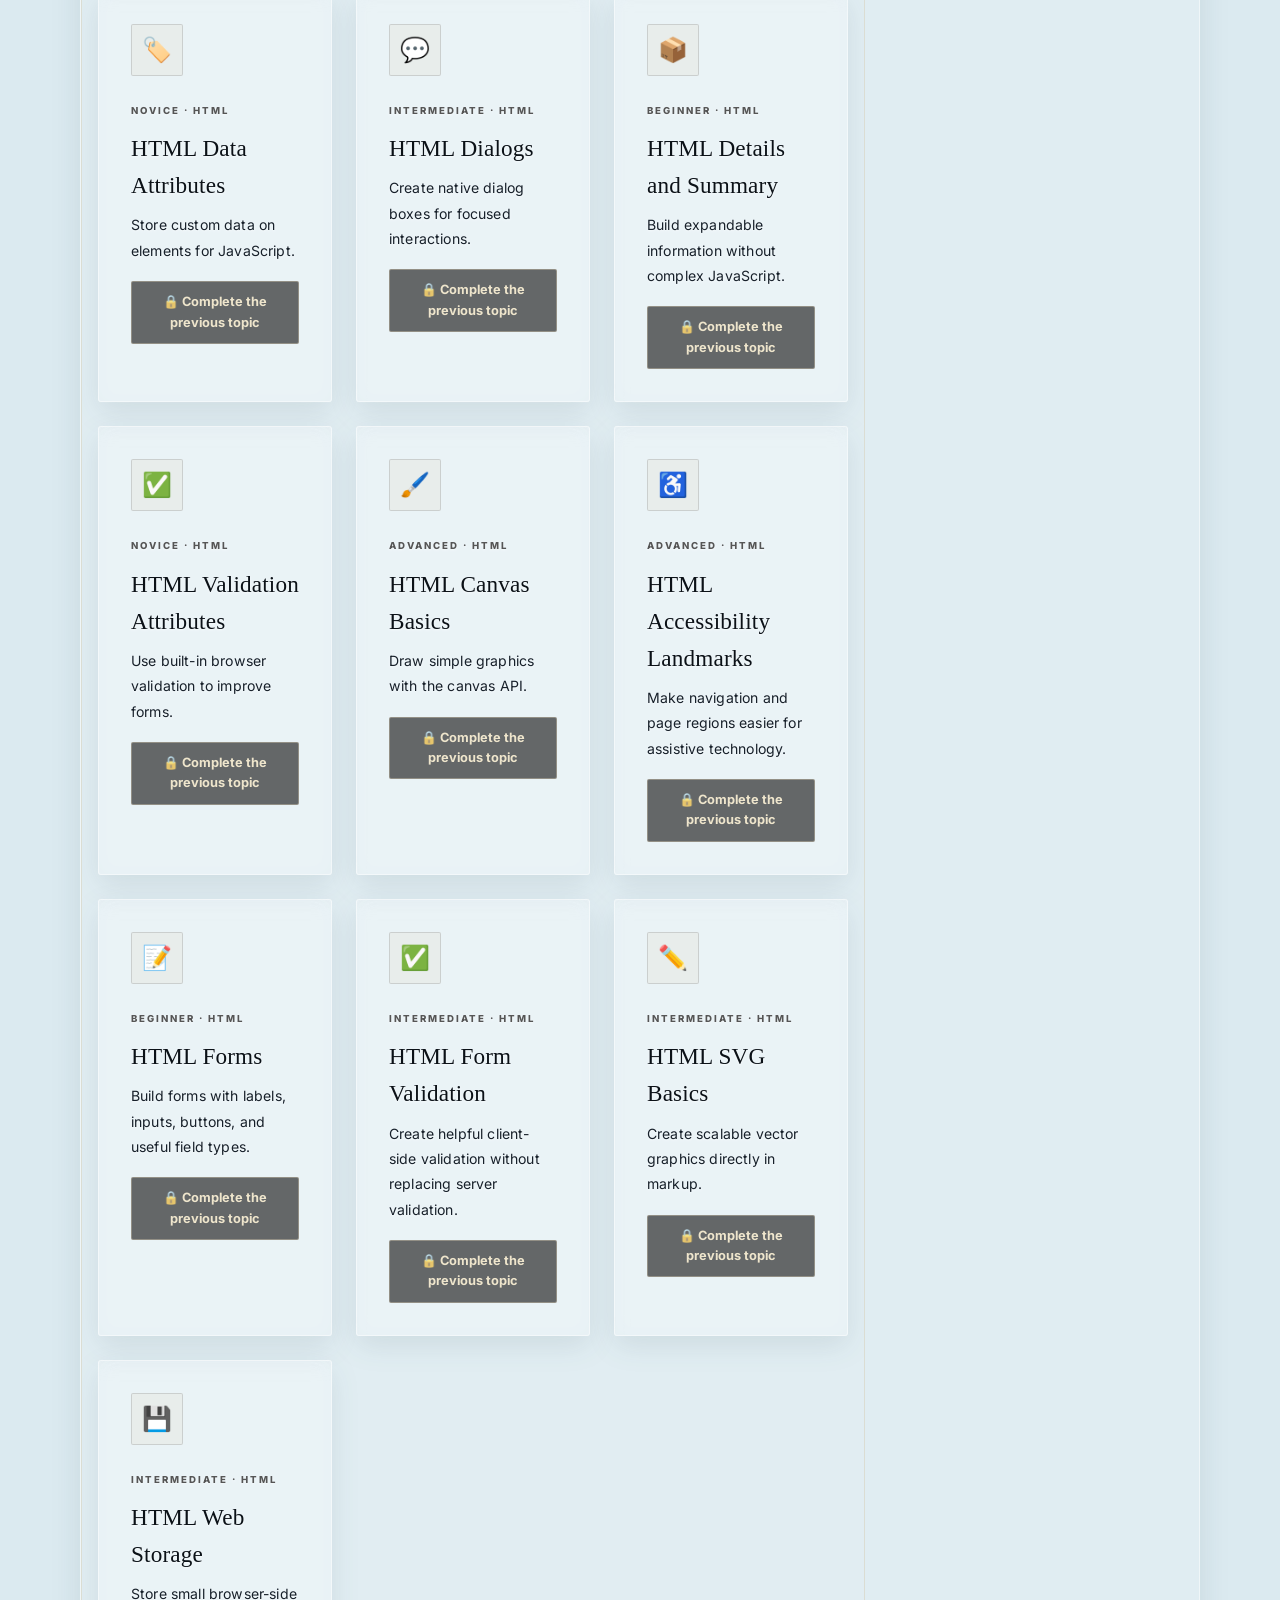
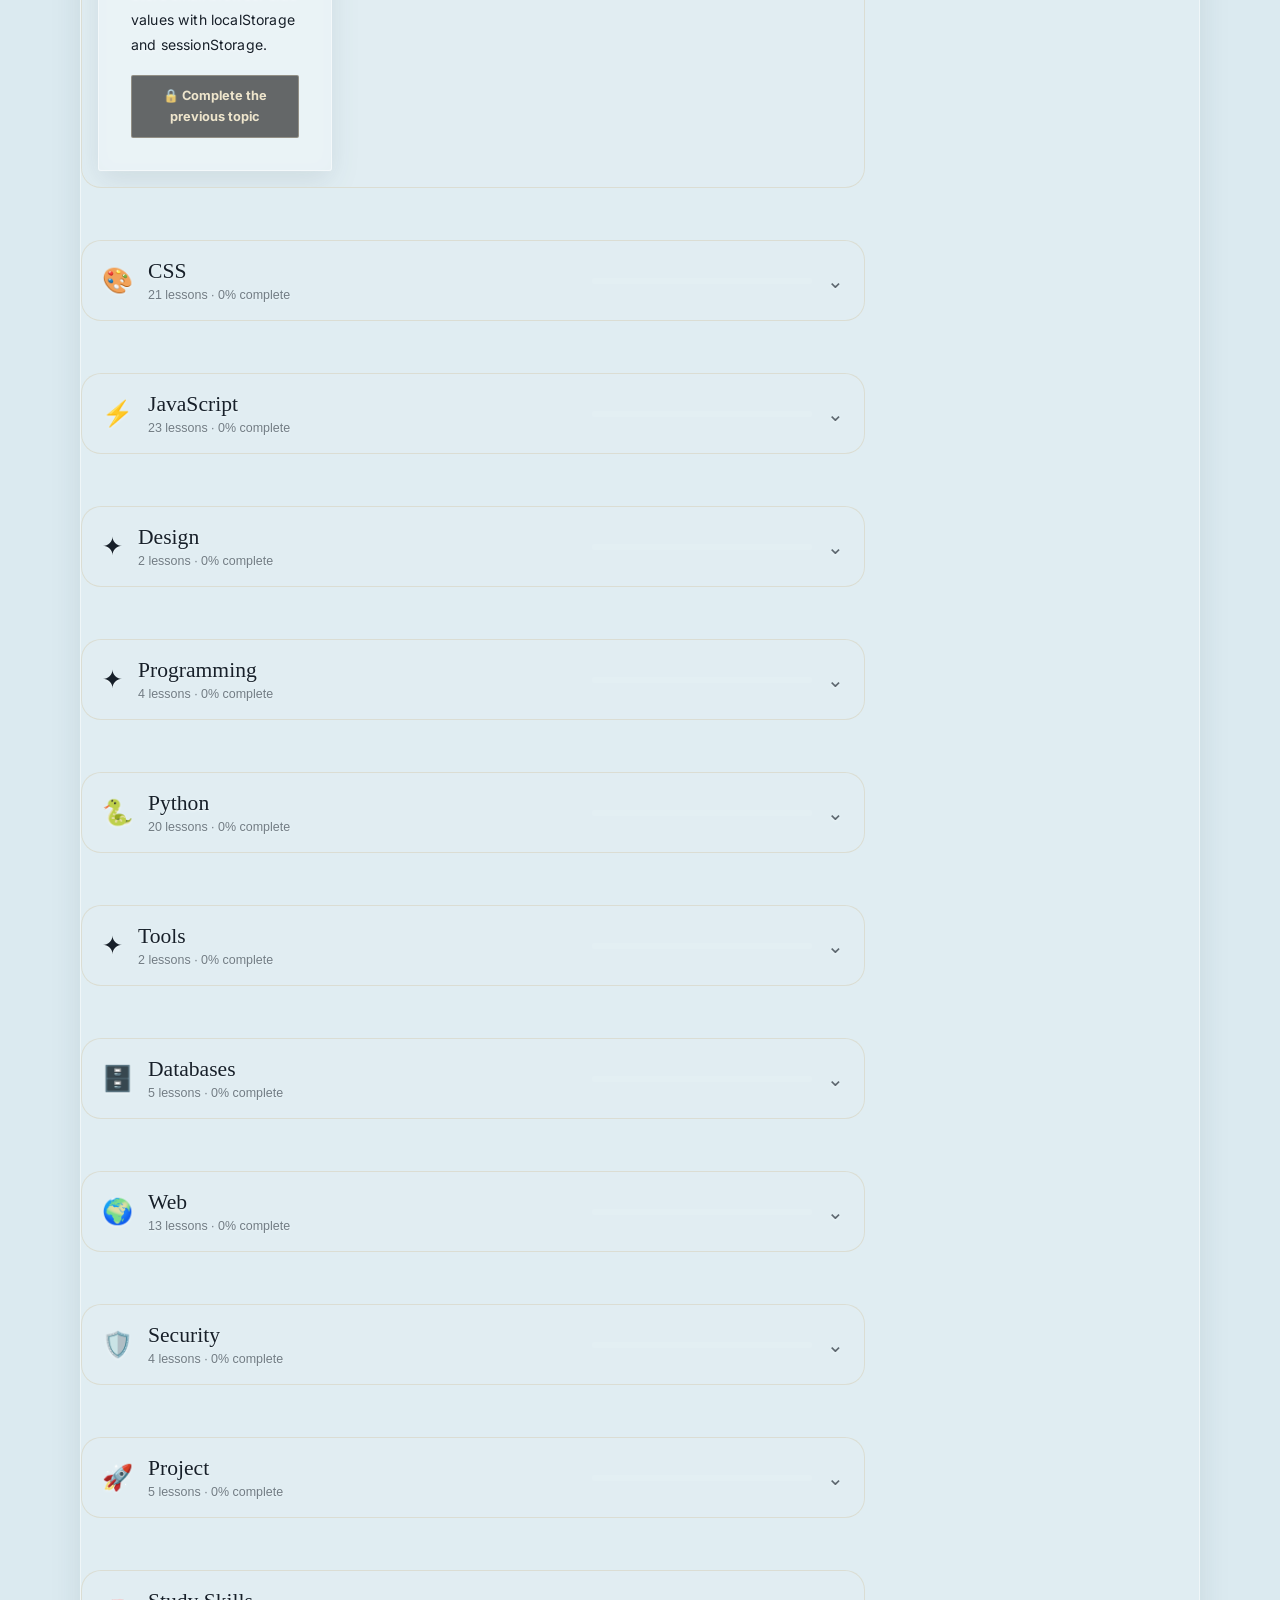
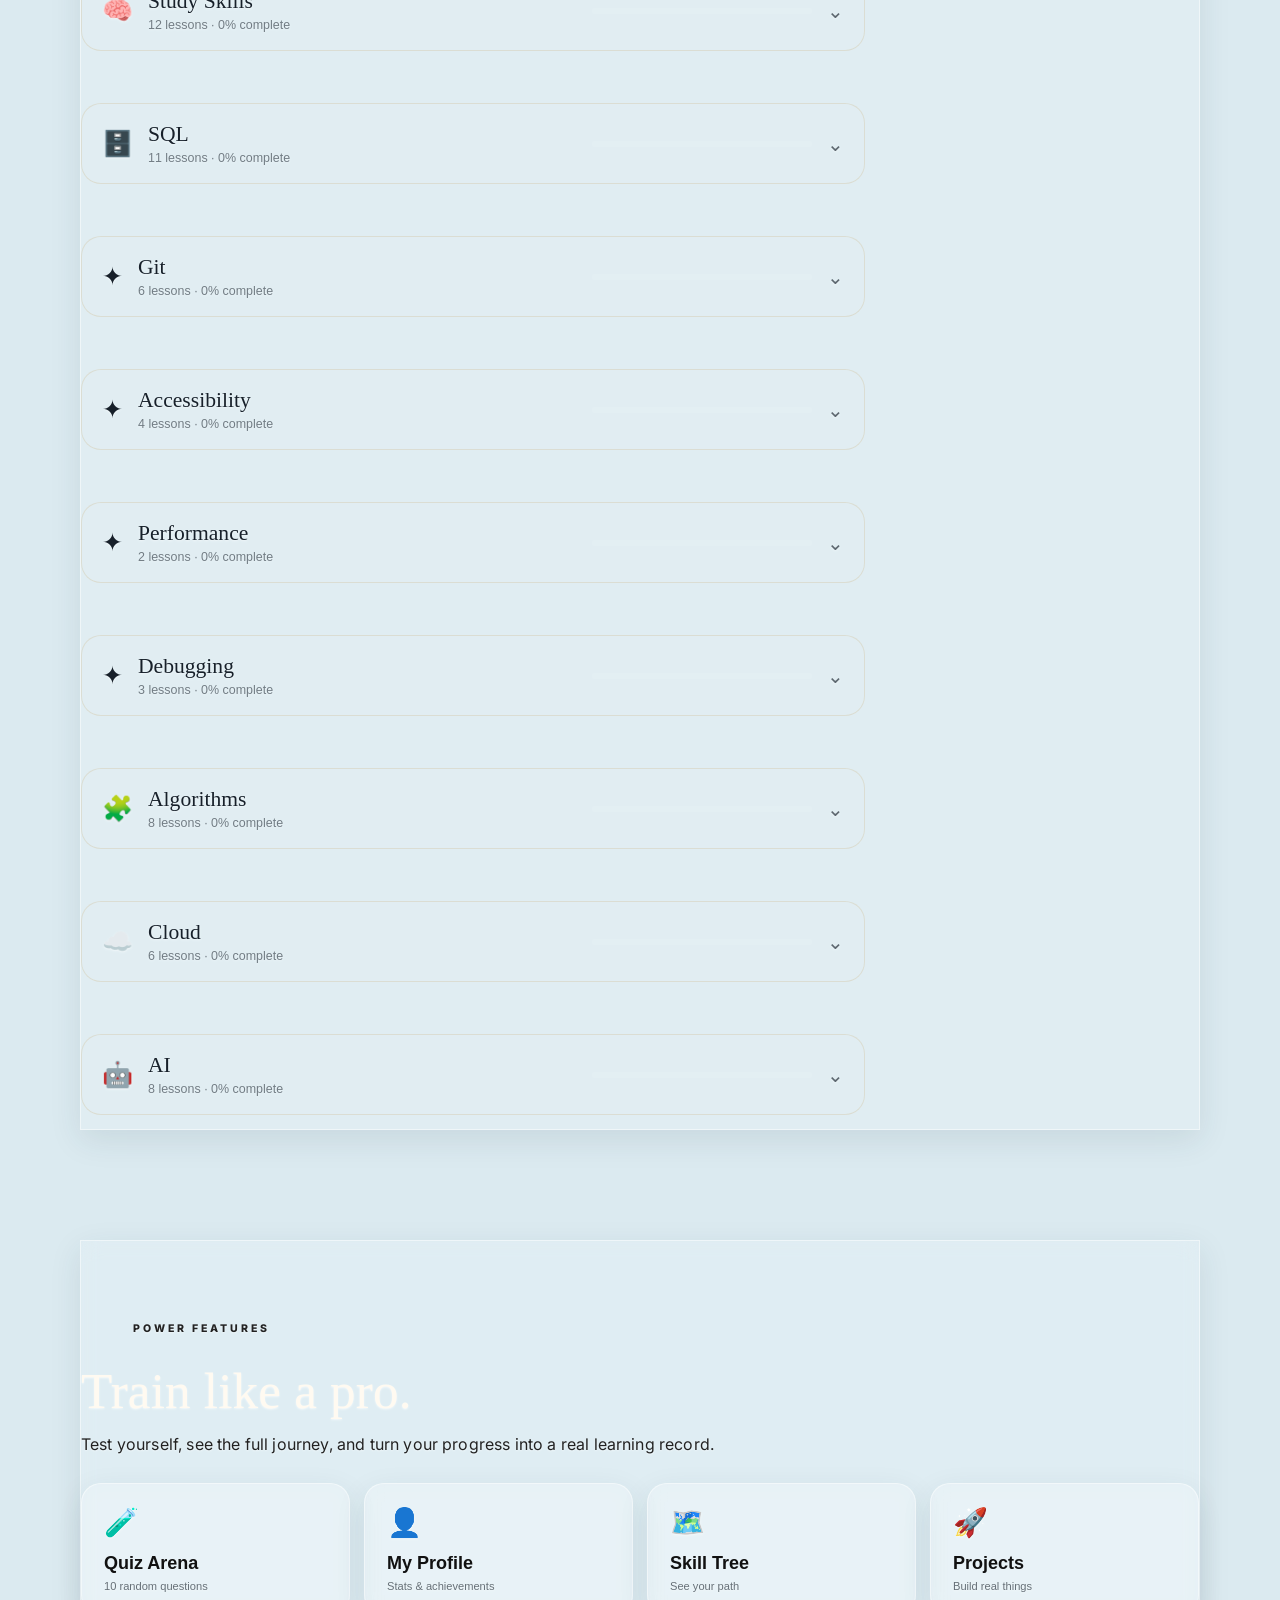
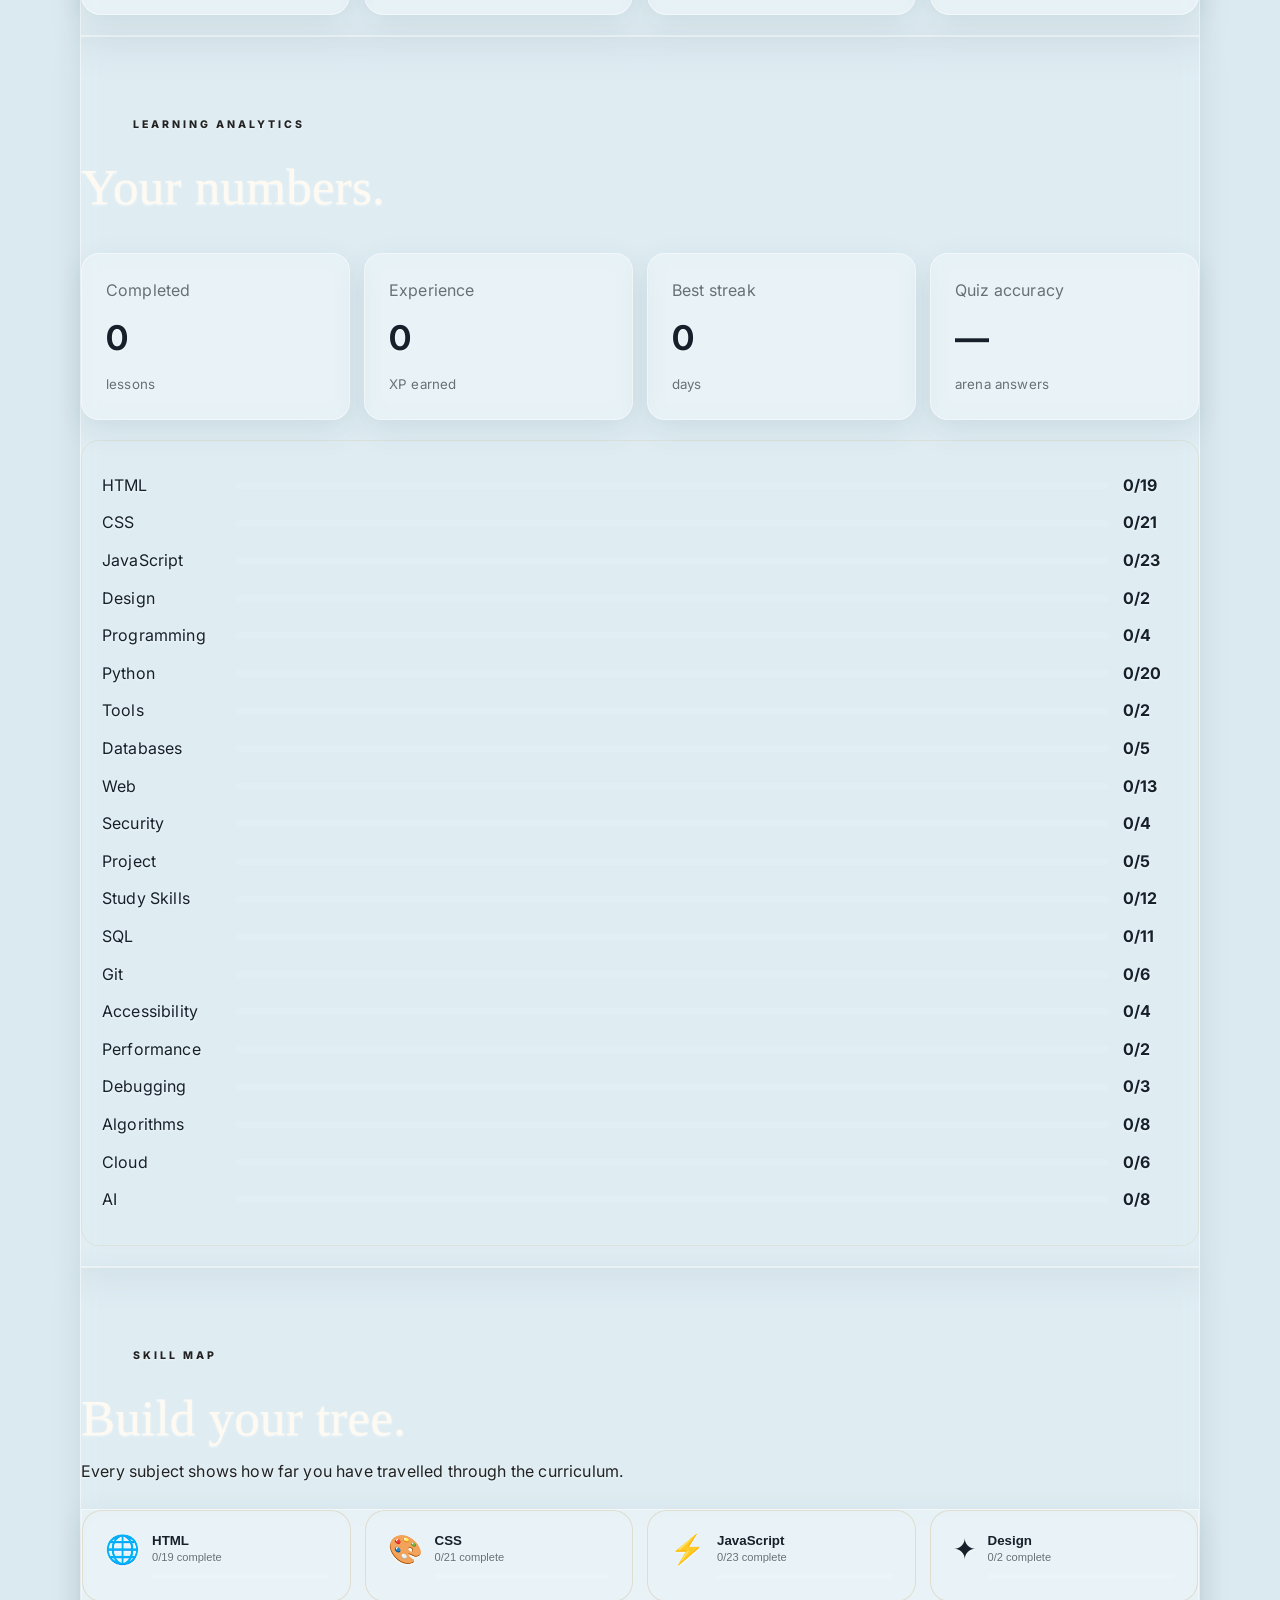
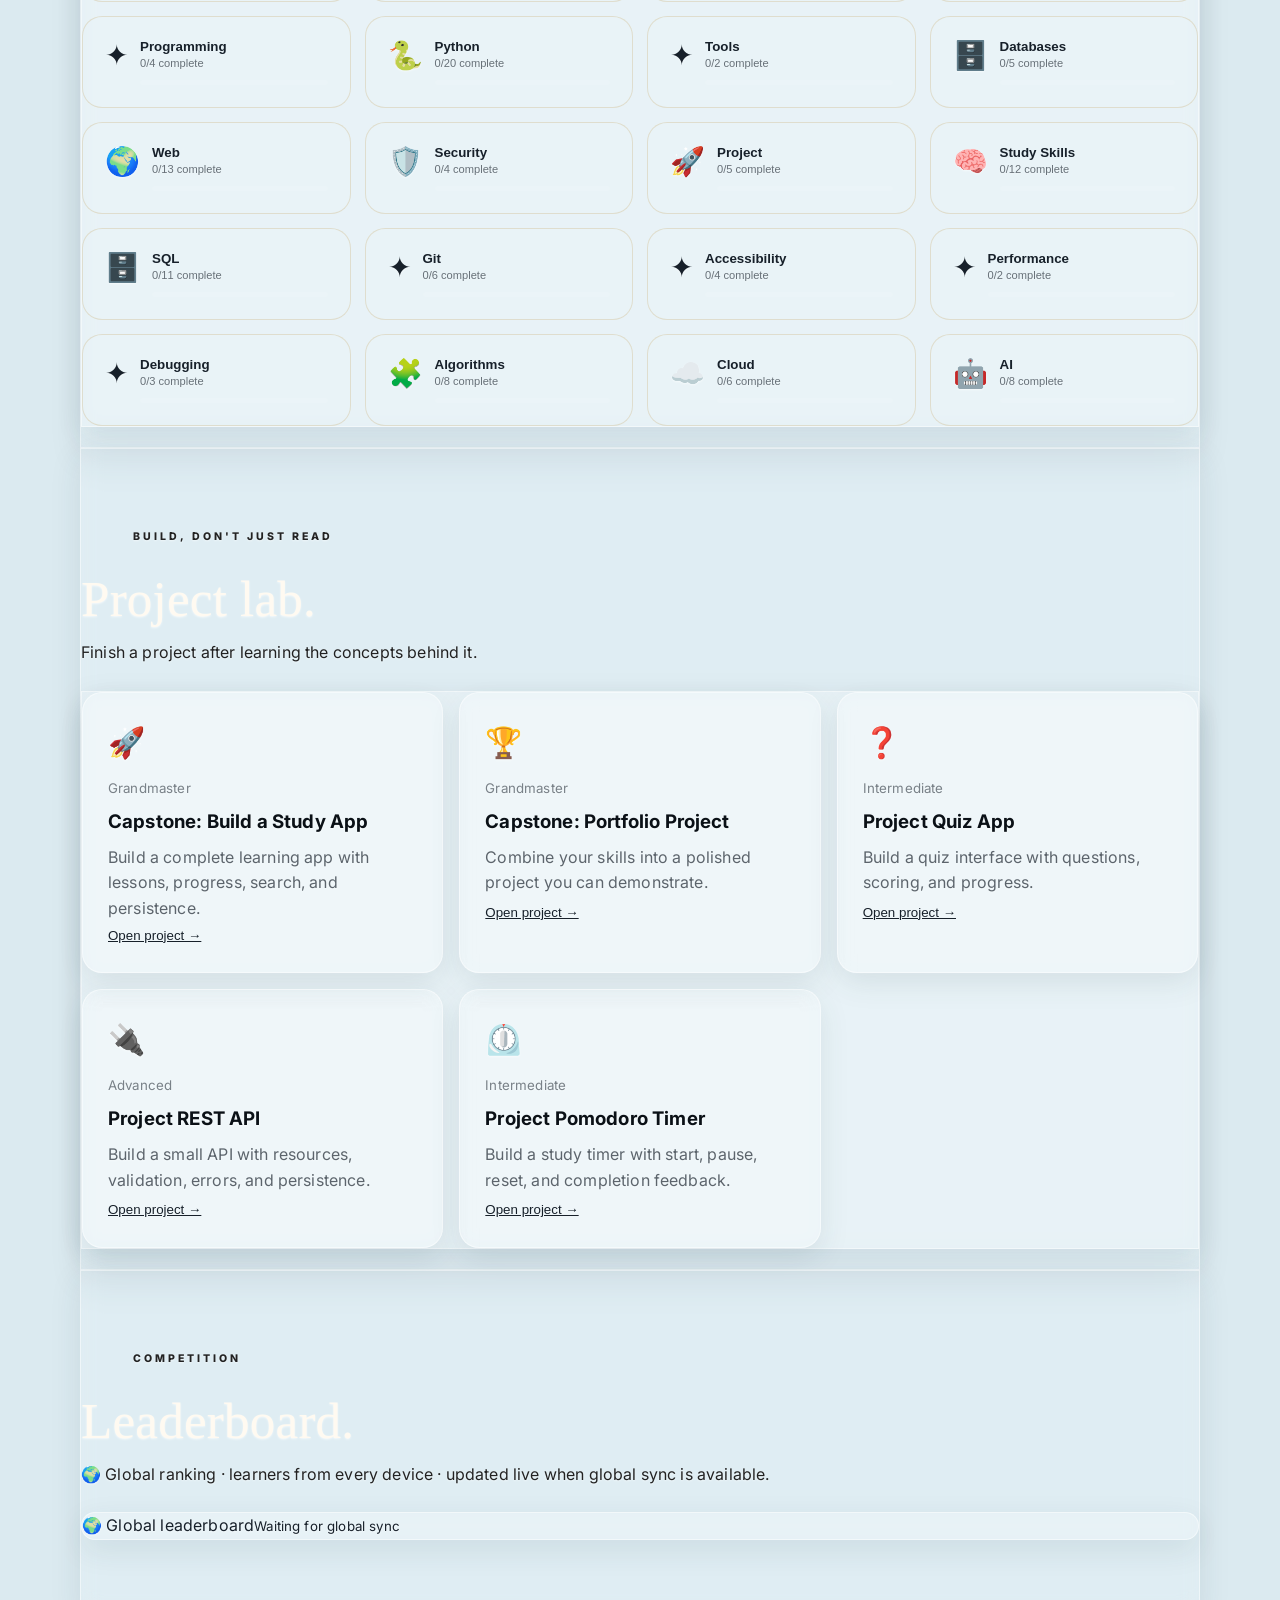
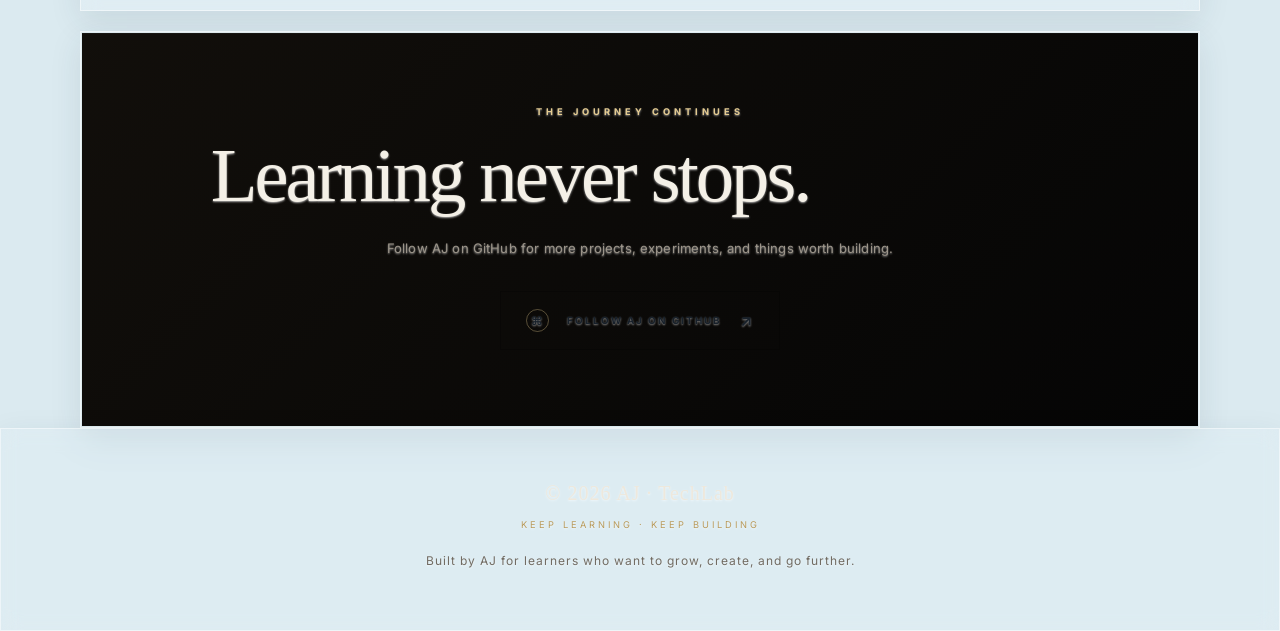
==== commit efe595ed: "Update leaderboard copy for global ranking" ====
--- a/index.html
+++ b/index.html
@@ -332,7 +332,7 @@
   <div class="section-heading">
     <p class="eyebrow">Competition</p>
     <h2>Leaderboard.</h2>
-    <p>Top learners first. Your current device ranking is shown until global D1 leaderboard sync is connected.</p>
+    <p>🌍 Global ranking · learners from every device · updated live when global sync is available.</p>
   </div>
   <div class="leaderboard-card" id="leaderboardCard"></div>
 </section>
--- a/transparent.css
+++ b/transparent.css
@@ -1,229 +1,510 @@
-/* STUDY4U — TRANSPARENT / NO-GOLD OVERRIDE
-   Added 2026-10-04
-   Keeps the existing layout and animation, but removes opaque panels and gold styling.
-*/
-
+/* STUDY4U — CLEAR WHITE TRANSPARENT THEME */
 :root{
   --surface:transparent!important;
-  --border:rgba(255,255,255,.16)!important;
+  --border:rgba(0,0,0,.12)!important;
   --lux-gold:transparent!important;
   --lux-gold2:transparent!important;
-  --lux-line:rgba(255,255,255,.16)!important;
-}
-
-/* Transparent glass surfaces */
-.site-header,
-.stats-badge,
-.hero-card,
-.progress-section,
-.account-section,
-.material-card,
-.clock-box,
-.dashboard-card,
-.streak-hero,
-.weekly-card,
-.subject-card,
-.continue-card,
-.challenge-card,
-.power-button,
-.analytics-card,
-.skill-tree-grid,
-.project-grid,
-.leaderboard-card,
-.feature-dialog,
-.github-promo,
-.site-footer,
-.filter-button,
-.search-box,
-.learning-layout,
-.top-leaderboard{
-  background:rgba(255,255,255,.025)!important;
-  background-image:none!important;
-  border-color:rgba(255,255,255,.14)!important;
-  box-shadow:0 18px 55px rgba(0,0,0,.16),inset 0 1px rgba(255,255,255,.05)!important;
-  backdrop-filter:blur(14px);
-}
-
-/* No gold anywhere in the normal UI */
-.logo span,
-.nav-links a:hover,
-.eyebrow,
-.level,
-.clock-box strong,
-.luxury-ad-kicker,
-.luxury-ad-panel-kicker,
-.luxury-ad-topline,
-.luxury-ad-meta,
-.signed-in{
-  color:#9aa6ff!important;
-}
-
-.button,
-.filter-button.active,
-.filter-button:hover,
-.complete-button:hover,
-.complete-button.completed,
-.stat-button.starred{
-  background:rgba(124,131,255,.16)!important;
-  color:#edf2ff!important;
-  border-color:rgba(124,131,255,.5)!important;
-  box-shadow:0 10px 30px rgba(124,131,255,.12)!important;
-}
-
-.button{
-  background-image:none!important;
-}
-
-.progress-bar span,
-.dashboard-progress span,
-.luxury-progress-track i{
-  background:linear-gradient(90deg,#7c83ff,#69d8ff)!important;
-  box-shadow:none!important;
-}
-
-.account-form input,
-.lesson-window,
-.lesson-window details,
-.lesson-window pre{
-  background:rgba(255,255,255,.025)!important;
-}
-
-/* Remove the gold luxury/cinematic layer */
+  --lux-line:rgba(0,0,0,.12)!important;
+}
+html,body{background:#fff!important;color:#111!important;}
+body::before,body::after{background:transparent!important;background-image:none!important;box-shadow:none!important;}
+.site-header,.stats-badge,.hero-card,.progress-section,.account-section,.material-card,.clock-box,.dashboard-card,.streak-hero,.weekly-card,.subject-card,.continue-card,.challenge-card,.power-button,.analytics-card,.skill-tree-grid,.project-grid,.leaderboard-card,.feature-dialog,.github-promo,.site-footer,.filter-button,.search-box,.learning-layout,.top-leaderboard,.learning-dashboard,.achievements-section,.master-quote,.subjects-section,.continue-section,.challenge-section,.power-section,.analytics-section,.skill-section,.projects-section,.leaderboard-section,.weekly-section,.luxury-learning-ad,.luxury-ad-panel,.luxury-option,.luxury-stat,.luxury-ad-landscape,.luxury-ad-sky-glow{
+  background:transparent!important;background-image:none!important;box-shadow:none!important;backdrop-filter:none!important;-webkit-backdrop-filter:none!important;
+}
+h1,h2,h3,h4,p,.hero-text,.section-heading p,.dashboard-label,.dashboard-meta,.dashboard-card small,.streak-stats span,.weekly-card p,.subject-card b,.subject-card small,.continue-card p,.challenge-copy p,.luxury-ad-copy,.luxury-option small,.luxury-ad-progress>div:first-child,.luxury-ad-caption,.luxury-ad-topline,.luxury-ad-panel-kicker{color:#222!important;}
+.nav-links a,.logo,.logo span,.footer-brand,.footer-tagline,.footer-copy,.stat-label,.stats-status{color:#111!important;}
+*{--gold:transparent!important;--gold-light:transparent!important;--gold-dark:transparent!important;}
+h1 span{background:none!important;-webkit-background-clip:initial!important;background-clip:initial!important;color:#111!important;}
+.eyebrow,.level,.clock-box strong,.luxury-ad-kicker,.luxury-ad-panel-kicker,.luxury-ad-topline,.luxury-ad-meta,.signed-in{color:#555!important;}
+.site-header,.stats-badge,.hero-card,.progress-section,.account-section,.material-card,.clock-box,.dashboard-card,.streak-hero,.weekly-card,.subject-card,.continue-card,.challenge-card,.power-button,.analytics-card,.skill-tree-grid,.project-grid,.leaderboard-card,.feature-dialog,.github-promo,.site-footer,.filter-button,.search-box,.luxury-learning-ad,.luxury-ad-panel,.luxury-option,.luxury-stat{border-color:rgba(0,0,0,.12)!important;}
+.button,.outline-button,.power-button,.github-promo-button,.luxury-ad-button,.filter-button.active,.filter-button:hover,.complete-button:hover,.complete-button.completed,.stat-button.starred{background:transparent!important;background-image:none!important;color:#111!important;border:1px solid rgba(0,0,0,.28)!important;box-shadow:none!important;}
+.button:hover,.outline-button:hover,.power-button:hover,.github-promo-button:hover,.luxury-ad-button:hover{background:rgba(0,0,0,.045)!important;}
+.account-form input,.lesson-window,.lesson-window details,.lesson-window pre,.search-box input{background:transparent!important;color:#111!important;border-color:rgba(0,0,0,.18)!important;box-shadow:none!important;}
+.progress-bar,.dashboard-progress,.luxury-progress-track{background:rgba(0,0,0,.08)!important;}
+.progress-bar span,.dashboard-progress span,.luxury-progress-track i{background:#111!important;box-shadow:none!important;}
+.luxury-ad-panel::before,.luxury-learning-ad::before,.luxury-learning-ad::after,.github-promo-glow,.luxury-ad-shine{background:transparent!important;box-shadow:none!important;}
+.luxury-ad-panel h3,.luxury-option strong,.luxury-stat strong,.luxury-ad-progress strong{color:#111!important;}
+.luxury-option-icon{background:transparent!important;color:#111!important;}
+.luxury-option.active{background:transparent!important;border-color:rgba(0,0,0,.3)!important;box-shadow:none!important;}
+.luxury-option-dot,.luxury-option.active .luxury-option-dot{color:#111!important;}
+.luxury-ad-status{background:transparent!important;color:#111!important;border:1px solid rgba(0,0,0,.18)!important;}
+.luxury-ad-caption{color:#555!important;}
+.ring-outer,.ring-mid,.luxury-ad-ring,.luxury-ad-dial,.dial-mark,.dial-center,.orbit-a,.orbit-b{border-color:rgba(0,0,0,.16)!important;box-shadow:none!important;background:transparent!important;}
+#starButton span[aria-hidden="true"]{font-size:0!important;}
+#starButton span[aria-hidden="true"]::after{content:"☆";font-size:1rem;color:#111;}
+[style*="gold"],[style*="#d4af37"],[style*="#FFD700"],[style*="#ffd700"]{color:#111!important;background:transparent!important;border-color:rgba(0,0,0,.14)!important;}
+
+
+/* LUXURY AD — BRIGHT WHITE, CLEAR, PREMIUM, ZERO GOLD */
+.luxury-learning-ad{
+  position:relative!important;
+  min-height:600px!important;
+  overflow:hidden!important;
+  isolation:isolate!important;
+  background:#fff!important;
+  border:1px solid rgba(18,28,42,.10)!important;
+  border-radius:18px!important;
+  box-shadow:0 22px 55px rgba(30,45,65,.12)!important;
+}
+.luxury-ad-landscape{
+  display:block!important;
+  position:absolute!important;
+  inset:0!important;
+  z-index:0!important;
+  background-image:
+    linear-gradient(180deg,rgba(255,255,255,.08),rgba(255,255,255,.02) 48%,rgba(255,255,255,.34)) ,
+    url("https://images.unsplash.com/photo-1584335204568-b440757daca1?auto=format&fit=crop&fm=jpg&q=88&w=1600")!important;
+  background-size:cover!important;
+  background-position:center!important;
+  filter:brightness(1.38) saturate(.78) contrast(.90)!important;
+  opacity:.88!important;
+  animation:luxuryBrightBreath 14s ease-in-out infinite alternate!important;
+}
+@keyframes luxuryBrightBreath{
+  from{transform:scale(1.02)}
+  to{transform:scale(1.055) translate3d(-.3%,-.3%,0)}
+}
+.luxury-ad-sky-glow{
+  display:block!important;
+  position:absolute!important;
+  inset:-25%!important;
+  z-index:1!important;
+  background:radial-gradient(circle at 76% 18%,rgba(255,255,255,.92),transparent 32%)!important;
+  mix-blend-mode:screen!important;
+  opacity:.9!important;
+}
+.luxury-learning-ad::after{
+  content:""!important;
+  display:block!important;
+  position:absolute!important;
+  inset:0!important;
+  z-index:2!important;
+  background:linear-gradient(180deg,rgba(255,255,255,.10) 0%,rgba(255,255,255,.16) 48%,rgba(255,255,255,.78) 100%)!important;
+  pointer-events:none!important;
+}
+.luxury-ad-topline{
+  z-index:8!important;
+  color:#17202a!important;
+  border-bottom:1px solid rgba(20,30,45,.10)!important;
+  text-shadow:none!important;
+}
+.luxury-ad-panel{
+  z-index:9!important;
+  background:rgba(255,255,255,.90)!important;
+  border:1px solid rgba(20,30,45,.10)!important;
+  border-radius:14px!important;
+  box-shadow:0 20px 42px rgba(30,45,65,.16),0 1px 0 rgba(255,255,255,.9) inset!important;
+  backdrop-filter:blur(16px) saturate(1.05)!important;
+  -webkit-backdrop-filter:blur(16px) saturate(1.05)!important;
+}
+.luxury-ad-panel::before{
+  display:block!important;
+  background:linear-gradient(135deg,rgba(255,255,255,.78),transparent 45%)!important;
+}
+.luxury-ad-panel-kicker{color:#687587!important}
+.luxury-ad-panel h3,.luxury-option strong,.luxury-ad-progress strong{color:#111820!important}
+.luxury-ad-copy,.luxury-option small{color:#687587!important}
+.luxury-ad-status{
+  background:#eef8f3!important;
+  color:#257653!important;
+  border:1px solid rgba(37,118,83,.14)!important;
+}
+.luxury-option{
+  background:rgba(255,255,255,.84)!important;
+  border:1px solid rgba(30,45,60,.10)!important;
+}
+.luxury-option.active{
+  background:#fff!important;
+  border-color:rgba(74,126,164,.35)!important;
+  box-shadow:0 5px 16px rgba(40,70,95,.08)!important;
+}
+.luxury-option-icon{background:#edf6ff!important;color:#4f91bd!important}
+.luxury-option:nth-child(2) .luxury-option-icon{background:#f5f0ff!important;color:#806bc0!important}
+.luxury-option:nth-child(3) .luxury-option-icon{background:#eef8f3!important;color:#4c9975!important}
+.luxury-option-dot,.luxury-option.active .luxury-option-dot{color:#4f91bd!important}
+.luxury-progress-track{background:#e9eef2!important}
+.luxury-progress-track i{background:linear-gradient(90deg,#72acd0,#78c29d)!important}
+.luxury-ad-panel .luxury-ad-button{
+  background:#111820!important;
+  color:#fff!important;
+  border:1px solid #111820!important;
+  box-shadow:0 10px 22px rgba(17,24,32,.18)!important;
+}
+.luxury-ad-panel .luxury-ad-button:hover{
+  background:#273746!important;
+  border-color:#273746!important;
+}
+.luxury-ad-caption{
+  color:rgba(25,35,45,.70)!important;
+  text-shadow:none!important;
+}
+
+
+/* FINAL LUXURY AD REPAIR — RESTORE THE MISSING VISUAL LAYERS */
+.luxury-learning-ad{
+  min-height:620px!important;
+  background:#f8fbfd!important;
+}
+.luxury-ad-landscape{
+  opacity:.94!important;
+  filter:brightness(1.18) saturate(.82) contrast(.92)!important;
+}
+.luxury-learning-ad::after{
+  background:linear-gradient(180deg,rgba(255,255,255,.03) 0%,rgba(255,255,255,.08) 42%,rgba(255,255,255,.92) 100%)!important;
+}
+.luxury-ad-sky-glow{
+  opacity:.72!important;
+  background:
+    radial-gradient(circle at 78% 18%,rgba(255,255,255,.95),transparent 28%),
+    radial-gradient(circle at 22% 26%,rgba(205,225,239,.42),transparent 30%)!important;
+}
+/* premium floating information chips */
+.luxury-learning-ad::before{
+  content:"LEARN • BUILD • GROW"!important;
+  position:absolute!important;
+  z-index:7!important;
+  left:18px!important;
+  top:76px!important;
+  padding:7px 10px!important;
+  border:1px solid rgba(20,35,50,.10)!important;
+  border-radius:999px!important;
+  background:rgba(255,255,255,.78)!important;
+  color:#526273!important;
+  font-size:.48rem!important;
+  font-weight:800!important;
+  letter-spacing:.15em!important;
+  box-shadow:0 8px 18px rgba(30,45,65,.08)!important;
+  backdrop-filter:blur(10px)!important;
+}
+.luxury-ad-topline{
+  display:flex!important;
+  justify-content:space-between!important;
+  align-items:center!important;
+  font-weight:800!important;
+}
+.luxury-ad-topline span:last-child{
+  padding:5px 8px!important;
+  border-radius:999px!important;
+  background:rgba(255,255,255,.72)!important;
+  border:1px solid rgba(20,35,50,.08)!important;
+}
+/* restore a stronger glass panel while keeping the landscape visible */
+.luxury-ad-panel{
+  top:72px!important;
+  right:18px!important;
+  width:min(292px,calc(100% - 36px))!important;
+  padding:20px!important;
+  background:rgba(255,255,255,.91)!important;
+}
+.luxury-ad-panel-head{margin-bottom:2px!important}
+.luxury-ad-panel h3{font-size:1.12rem!important}
+.luxury-ad-copy{font-size:.67rem!important}
+.luxury-option{min-height:46px!important}
+.luxury-ad-progress{margin-top:15px!important}
+.luxury-ad-panel .luxury-ad-button{
+  min-height:40px!important;
+  font-weight:750!important;
+  cursor:pointer!important;
+}
+.luxury-ad-caption{
+  bottom:14px!important;
+  font-weight:700!important;
+}
+/* subtle decorative horizon line */
+.luxury-learning-ad .luxury-ad-landscape::after{
+  content:""!important;
+  position:absolute!important;
+  left:7%!important;
+  right:7%!important;
+  bottom:20%!important;
+  height:1px!important;
+  background:linear-gradient(90deg,transparent,rgba(70,95,115,.28),transparent)!important;
+}
+/* mobile: keep every important element visible */
+@media(max-width:600px){
+  .luxury-learning-ad{min-height:530px!important}
+  .luxury-learning-ad::before{top:68px!important;left:12px!important;font-size:.42rem!important}
+  .luxury-ad-panel{top:58px!important;right:12px!important;width:calc(100% - 24px)!important;padding:15px!important}
+  .luxury-ad-panel h3{font-size:1rem!important}
+  .luxury-ad-copy{font-size:.61rem!important}
+}
+
+
+/* GLOBAL WINDMILL LANDSCAPE — KEEP ALL ORIGINAL STUDY4U STYLING */
+html,body{
+  background-color:#f6fafc!important;
+  background-image:
+    linear-gradient(rgba(255,255,255,.18),rgba(255,255,255,.18)),
+    url("https://images.unsplash.com/photo-1584335204568-b440757daca1?auto=format&fit=crop&fm=jpg&q=88&w=2000")!important;
+  background-size:cover!important;
+  background-position:center top!important;
+  background-attachment:fixed!important;
+  background-repeat:no-repeat!important;
+}
+body::before{
+  content:""!important;
+  position:fixed!important;
+  inset:0!important;
+  z-index:-1!important;
+  pointer-events:none!important;
+  background:linear-gradient(180deg,rgba(255,255,255,.24),rgba(255,255,255,.48) 48%,rgba(255,255,255,.68))!important;
+}
+.site-header,.stats-badge,.hero-card,.progress-section,.account-section,.material-card,.clock-box,.dashboard-card,.streak-hero,.weekly-card,.subject-card,.continue-card,.challenge-card,.power-button,.analytics-card,.skill-tree-grid,.project-grid,.leaderboard-card,.feature-dialog,.github-promo,.site-footer,.filter-button,.search-box,.learning-layout,.top-leaderboard,.learning-dashboard,.achievements-section,.master-quote,.subjects-section,.continue-section,.challenge-section,.power-section,.analytics-section,.skill-section,.projects-section,.leaderboard-section,.weekly-section{
+  background:rgba(255,255,255,.76)!important;
+  box-shadow:0 10px 32px rgba(35,55,70,.08)!important;
+  backdrop-filter:blur(7px)!important;
+  -webkit-backdrop-filter:blur(7px)!important;
+}
+@media(max-width:700px){
+  html,body{background-attachment:scroll!important;background-position:center top!important}
+}
+
+
+/* BACKDROP VISIBILITY FIX — WINDMILL LANDSCAPE MUST SHOW BEHIND THE WHOLE SITE */
+html{
+  min-height:100%!important;
+  background-color:#dfeef4!important;
+  background-image:
+    linear-gradient(rgba(255,255,255,.08),rgba(255,255,255,.08)),
+    url("https://images.unsplash.com/photo-1584335204568-b440757daca1?auto=format&fit=crop&fm=jpg&q=90&w=2400")!important;
+  background-size:cover!important;
+  background-position:center center!important;
+  background-repeat:no-repeat!important;
+  background-attachment:fixed!important;
+}
 body{
-  background:#04060d!important;
-}
-
+  min-height:100vh!important;
+  background:transparent!important;
+  background-image:none!important;
+}
+body::before{
+  display:none!important;
+}
+.site-header,.stats-badge,.hero-card,.progress-section,.account-section,.material-card,.clock-box,.dashboard-card,.streak-hero,.weekly-card,.subject-card,.continue-card,.challenge-card,.power-button,.analytics-card,.skill-tree-grid,.project-grid,.leaderboard-card,.feature-dialog,.github-promo,.site-footer,.filter-button,.search-box,.learning-layout,.top-leaderboard,.learning-dashboard,.achievements-section,.master-quote,.subjects-section,.continue-section,.challenge-section,.power-section,.analytics-section,.skill-section,.projects-section,.leaderboard-section,.weekly-section{
+  background:rgba(255,255,255,.64)!important;
+  backdrop-filter:blur(6px)!important;
+  -webkit-backdrop-filter:blur(6px)!important;
+}
+@media(max-width:700px){
+  html{background-attachment:scroll!important;background-position:center top!important}
+}
+
+
+/* FINAL BACKDROP PERSISTENCE FIX — KEEP WINDMILL VISIBLE AFTER PAINT */
+html{
+  background-color:#dbeaf0!important;
+  background-image:url("https://images.unsplash.com/photo-1584335204568-b440757daca1?auto=format&fit=crop&fm=jpg&q=92&w=2400")!important;
+  background-size:cover!important;
+  background-position:center center!important;
+  background-repeat:no-repeat!important;
+  background-attachment:fixed!important;
+}
+body{
+  background:transparent!important;
+  background-image:none!important;
+}
+.site-header,.stats-badge,.hero-card,.progress-section,.account-section,.material-card,.clock-box,.dashboard-card,.streak-hero,.weekly-card,.subject-card,.continue-card,.challenge-card,.power-button,.analytics-card,.skill-tree-grid,.project-grid,.leaderboard-card,.feature-dialog,.github-promo,.site-footer,.filter-button,.search-box,.learning-layout,.top-leaderboard,.learning-dashboard,.achievements-section,.master-quote,.subjects-section,.continue-section,.challenge-section,.power-section,.analytics-section,.skill-section,.projects-section,.leaderboard-section,.weekly-section{
+  background:rgba(255,255,255,.52)!important;
+  backdrop-filter:blur(5px)!important;
+  -webkit-backdrop-filter:blur(5px)!important;
+}
+.luxury-learning-ad{background:rgba(248,251,253,.42)!important;}
+@media(max-width:700px){html{background-attachment:scroll!important;background-position:center top!important}}
+
+
+/* ULTIMATE WINDMILL BACKDROP — DEDICATED FIXED LAYER */
+html{
+  min-height:100%!important;
+  background:#dbeaf0!important;
+}
+html::before{
+  content:""!important;
+  position:fixed!important;
+  inset:0!important;
+  z-index:0!important;
+  pointer-events:none!important;
+  background-image:
+    linear-gradient(rgba(255,255,255,.05),rgba(255,255,255,.05)),
+    url("https://images.unsplash.com/photo-1584335204568-b440757daca1?auto=format&fit=crop&fm=jpg&q=92&w=2400")!important;
+  background-size:cover!important;
+  background-position:center center!important;
+  background-repeat:no-repeat!important;
+  will-change:transform!important;
+}
+body{
+  position:relative!important;
+  min-height:100vh!important;
+  background:transparent!important;
+  background-image:none!important;
+  isolation:isolate!important;
+}
+body::before{display:none!important;}
+body::after{display:none!important;}
+body > *{
+  position:relative!important;
+  z-index:1!important;
+}
+/* Keep page sections translucent enough for the landscape to remain visible */
+.site-header,.stats-badge,.hero-card,.progress-section,.account-section,.material-card,.clock-box,.dashboard-card,.streak-hero,.weekly-card,.subject-card,.continue-card,.challenge-card,.power-button,.analytics-card,.skill-tree-grid,.project-grid,.leaderboard-card,.feature-dialog,.github-promo,.site-footer,.filter-button,.search-box,.learning-layout,.top-leaderboard,.learning-dashboard,.achievements-section,.master-quote,.subjects-section,.continue-section,.challenge-section,.power-section,.analytics-section,.skill-section,.projects-section,.leaderboard-section,.weekly-section{
+  background:rgba(255,255,255,.46)!important;
+  backdrop-filter:blur(4px)!important;
+  -webkit-backdrop-filter:blur(4px)!important;
+}
 .luxury-learning-ad{
+  background:rgba(248,251,253,.36)!important;
+}
+@media(max-width:700px){
+  html::before{background-position:center top!important;}
+}
+
+
+/* DEFINITIVE WINDMILL LAYER — BODY STACKING CONTEXT */
+html{
+  background:#dbeaf0!important;
+}
+html::before{display:none!important;}
+body{
+  position:relative!important;
+  min-height:100vh!important;
   background:transparent!important;
-  border-color:rgba(255,255,255,.16)!important;
-  box-shadow:0 22px 60px rgba(0,0,0,.2)!important;
-}
-
-.luxury-learning-ad::before,
-.luxury-learning-ad::after{
+  background-image:none!important;
+  isolation:isolate!important;
+}
+body::before{
+  content:""!important;
+  display:block!important;
+  position:fixed!important;
+  inset:0!important;
+  z-index:0!important;
+  pointer-events:none!important;
+  background:
+    linear-gradient(rgba(255,255,255,.07),rgba(255,255,255,.07)),
+    url("https://images.unsplash.com/photo-1584335204568-b440757daca1?auto=format&fit=crop&fm=jpg&q=92&w=2400") center center / cover no-repeat!important;
+}
+body::after{display:none!important;}
+body > *{
+  position:relative!important;
+  z-index:1!important;
+}
+.site-header,.stats-badge,.hero-card,.progress-section,.account-section,.material-card,.clock-box,.dashboard-card,.streak-hero,.weekly-card,.subject-card,.continue-card,.challenge-card,.power-button,.analytics-card,.skill-tree-grid,.project-grid,.leaderboard-card,.feature-dialog,.github-promo,.site-footer,.filter-button,.search-box,.learning-layout,.top-leaderboard,.learning-dashboard,.achievements-section,.master-quote,.subjects-section,.continue-section,.challenge-section,.power-section,.analytics-section,.skill-section,.projects-section,.leaderboard-section,.weekly-section{
+  background:rgba(255,255,255,.42)!important;
+  backdrop-filter:blur(4px)!important;
+  -webkit-backdrop-filter:blur(4px)!important;
+}
+.luxury-learning-ad{background:rgba(248,251,253,.34)!important;}
+@media(max-width:700px){
+  body::before{position:fixed!important;background-position:center top!important;}
+}
+
+
+/* REMOVE CHERRY BLOSSOM BACKDROP COMPLETELY — WINDMILL ONLY */
+body,
+body::before,
+html{
+  background-image:none!important;
+}
+body::before{
+  content:""!important;
+  display:block!important;
+  position:fixed!important;
+  inset:0!important;
+  z-index:0!important;
+  pointer-events:none!important;
+  background:
+    linear-gradient(rgba(255,255,255,.07),rgba(255,255,255,.07)),
+    url("https://images.unsplash.com/photo-1584335204568-b440757daca1?auto=format&fit=crop&fm=jpg&q=92&w=2400") center center / cover no-repeat!important;
+}
+.luxury-ad-cherry{
+  display:none!important;
+  background-image:none!important;
+}
+
+
+/* FINAL CLEAN BACKDROP — REMOVE ALL CHERRY BLOSSOM SOURCES */
+html{
+  background:#dbeaf0!important;
+  background-image:none!important;
+}
+body,
+body.bright-mode{
   background:transparent!important;
-}
-
-.luxury-ad-shine{
-  background:linear-gradient(90deg,transparent,rgba(255,255,255,.22),transparent)!important;
-}
-
-.luxury-ad-panel,
-.luxury-option,
-.luxury-stat{
-  background:rgba(8,13,24,.16)!important;
-  color:#edf2ff!important;
-  border-color:rgba(255,255,255,.16)!important;
-  box-shadow:0 16px 40px rgba(0,0,0,.18)!important;
-  backdrop-filter:blur(16px);
-}
-
-.luxury-ad-panel::before{
-  background:linear-gradient(135deg,rgba(255,255,255,.08),transparent 38%)!important;
-}
-
-.luxury-ad-panel h3,
-.luxury-option strong,
-.luxury-stat strong,
-.luxury-ad-progress strong{
-  color:#edf2ff!important;
-}
-
-.luxury-ad-copy,
-.luxury-option small,
-.luxury-stat span,
-.luxury-ad-progress>div:first-child{
-  color:#aeb8cc!important;
-}
-
-.luxury-option-icon{
-  background:rgba(124,131,255,.12)!important;
-  color:#9aa6ff!important;
-}
-
-.luxury-option:nth-child(2) .luxury-option-icon,
-.luxury-option:nth-child(3) .luxury-option-icon{
-  background:rgba(105,216,255,.10)!important;
-  color:#69d8ff!important;
-}
-
-.luxury-option.active{
-  border-color:rgba(124,131,255,.5)!important;
-  box-shadow:0 5px 18px rgba(124,131,255,.08)!important;
-}
-
-.luxury-option-dot,
-.luxury-option.active .luxury-option-dot{
-  color:#9aa6ff!important;
-}
-
-.luxury-ad-status{
-  background:rgba(94,230,168,.10)!important;
-  color:#5ee6a8!important;
-}
-
-.luxury-ad-button{
-  background:rgba(255,255,255,.08)!important;
-  color:#edf2ff!important;
-  border:1px solid rgba(255,255,255,.18)!important;
-  box-shadow:none!important;
-}
-
-.luxury-ad-button:hover{
-  background:rgba(124,131,255,.16)!important;
-}
-
-.luxury-ad-caption,
-.luxury-ad-foot{
-  color:rgba(255,255,255,.72)!important;
-}
-
-.luxury-ad-rule,
-.luxury-ad-copy-wrap{
-  border-color:rgba(255,255,255,.14)!important;
-  background:transparent!important;
-}
-
-/* Neutralize any remaining hard-coded gold decorative elements */
-.ring-outer,
-.ring-mid,
-.luxury-ad-ring,
-.luxury-ad-dial,
-.dial-mark,
-.dial-center,
-.orbit-a,
-.orbit-b{
-  border-color:rgba(255,255,255,.18)!important;
-  box-shadow:none!important;
-}
-
-.luxury-ad-dial{
-  background:rgba(255,255,255,.035)!important;
-}
-
-.dial-mark,
-.dial-center{
-  background:rgba(255,255,255,.55)!important;
-}
-
-h1 span{
-  background:linear-gradient(90deg,#9aa6ff,#69d8ff,#c084fc,#9aa6ff)!important;
-  -webkit-background-clip:text!important;
-  background-clip:text!important;
-  color:transparent!important;
-}
-
-#starButton span[aria-hidden="true"]{
-  filter:grayscale(1);
-}
-
-/* Keep the landscape photo visible; only its UI overlay is transparent. */
+  background-image:none!important;
+}
+body::before{
+  content:""!important;
+  display:block!important;
+  position:fixed!important;
+  inset:0!important;
+  z-index:0!important;
+  pointer-events:none!important;
+  background:
+    linear-gradient(rgba(255,255,255,.02),rgba(255,255,255,.02)),
+    url("https://images.unsplash.com/photo-1584335204568-b440757daca1?auto=format&fit=crop&fm=jpg&q=92&w=2400") center center / cover no-repeat!important;
+  opacity:1!important;
+  filter:none!important;
+}
+.luxury-ad-cherry,
 .luxury-ad-landscape{
-  background-color:transparent!important;
-}
-
-/* Prevent old gold CSS rules from repainting on hover/focus. */
-button:hover,
-a:hover{
-  text-decoration:none;
-}
+  display:none!important;
+  background-image:none!important;
+  opacity:0!important;
+}
+
+
+/* TEXT CONTRAST FIX — DARK CRISP LETTERS ON GLASS */
+body{color:#17202a!important;}
+body p,body span,body small,body li,body label,body dt,body dd,
+.hero-text,.hero-text p,.material-card p,.dashboard-card p,
+.subject-card p,.continue-card p,.challenge-card p,.weekly-card p,
+.stats-badge,.clock-box,.site-footer,.search-box input,
+.account-section,.progress-section,.learning-dashboard,
+.lessons-section,.subjects-section,.continue-section,.challenge-section,
+.weekly-section,.analytics-section,.skill-section,.projects-section,
+.leaderboard-section{color:#17202a!important;text-shadow:0 1px 2px rgba(255,255,255,.55)!important;}
+body h1,body h2,body h3,body h4,body h5,body h6,
+.hero-text h1,.hero-text h2,.material-card h3,.dashboard-card h3,
+.subject-card h3,.continue-card h3,.challenge-card h3,.weekly-card h3{
+  color:#0b1117!important;
+  text-shadow:0 1px 2px rgba(255,255,255,.65)!important;
+}
+.site-header .nav-links a,.site-header .logo,.site-header button{color:#111820!important;}
+
+
+/* GLASS TRANSPARENT BOXES — CLEAN FINAL PASS */
+:root{
+  --glass-fill:rgba(255,255,255,.16)!important;
+  --glass-fill-soft:rgba(255,255,255,.10)!important;
+  --glass-border:rgba(255,255,255,.48)!important;
+  --glass-shadow:0 10px 30px rgba(30,55,70,.10)!important;
+}
+.site-header,.stats-badge,.hero-card,.progress-section,.account-section,
+.material-card,.clock-box,.dashboard-card,.streak-hero,.weekly-card,
+.subject-card,.continue-card,.challenge-card,.power-button,.analytics-card,
+.skill-tree-grid,.project-grid,.leaderboard-card,.feature-dialog,.github-promo,
+.site-footer,.filter-button,.search-box,.learning-layout,.top-leaderboard,
+.learning-dashboard,.achievements-section,.master-quote,.subjects-section,
+.continue-section,.challenge-section,.power-section,.analytics-section,
+.skill-section,.projects-section,.leaderboard-section,.weekly-section,
+.lesson-window,.achievement,.subject-button,.lesson-card,.power-card,
+.analytics-card,.project-card,.leaderboard-item,.challenge-card,.weekly-card,
+.material-card,.feature-card,.dialog-content,.modal-content{
+  background:var(--glass-fill)!important;
+  border:1px solid var(--glass-border)!important;
+  box-shadow:var(--glass-shadow)!important;
+  backdrop-filter:blur(10px) saturate(115%)!important;
+  -webkit-backdrop-filter:blur(10px) saturate(115%)!important;
+}
+/* Nested boxes stay lighter instead of becoming solid white */
+.hero-card *, .dashboard-card *, .material-card *, .subject-card *,
+.continue-card *, .challenge-card *, .weekly-card *, .analytics-card *,
+.project-card *, .leaderboard-card *{box-shadow:none;}
+.search-box input,.account-form input,.account-form select,.account-form textarea,
+.filter-button,.lesson-window details,.lesson-window pre{
+  background:var(--glass-fill-soft)!important;
+  border:1px solid rgba(255,255,255,.40)!important;
+  color:#111820!important;
+  backdrop-filter:blur(8px)!important;
+  -webkit-backdrop-filter:blur(8px)!important;
+}
+.luxury-learning-ad{background:rgba(255,255,255,.18)!important;}
+.site-footer{background:rgba(255,255,255,.12)!important;}
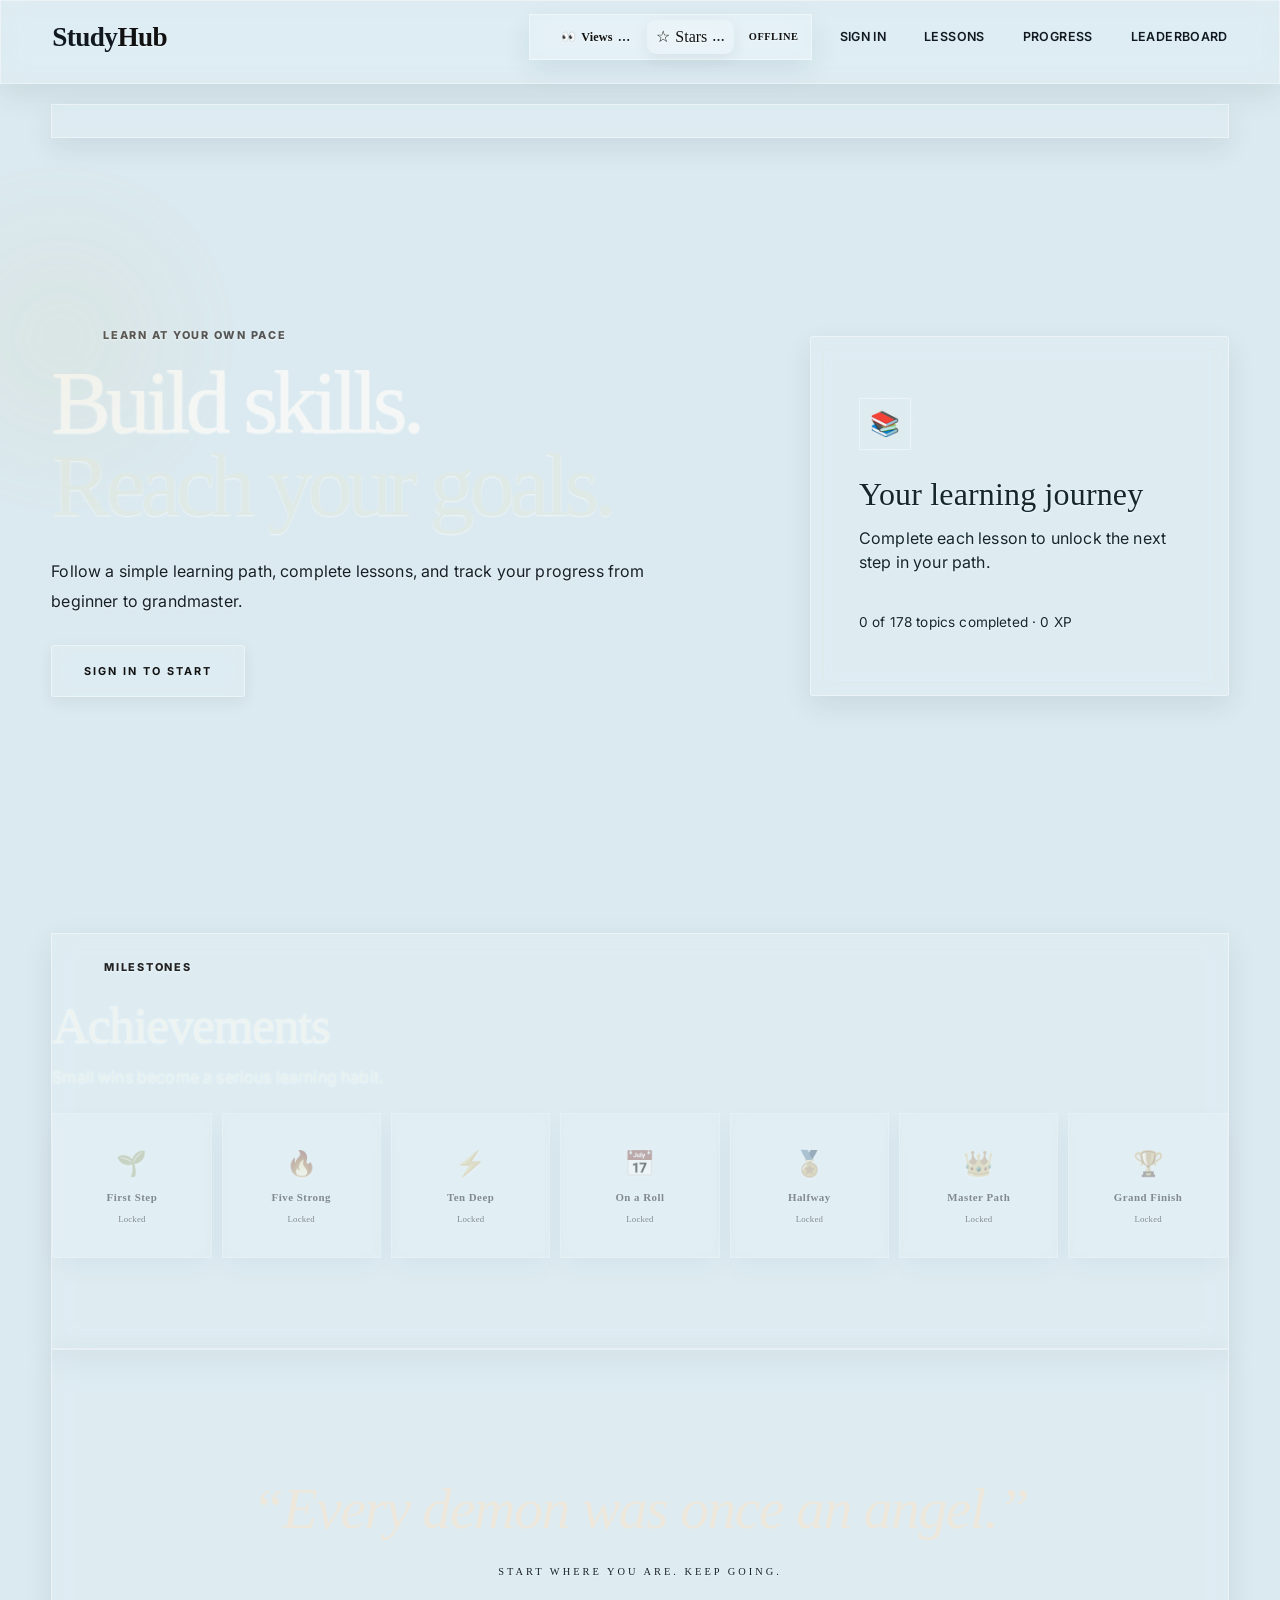
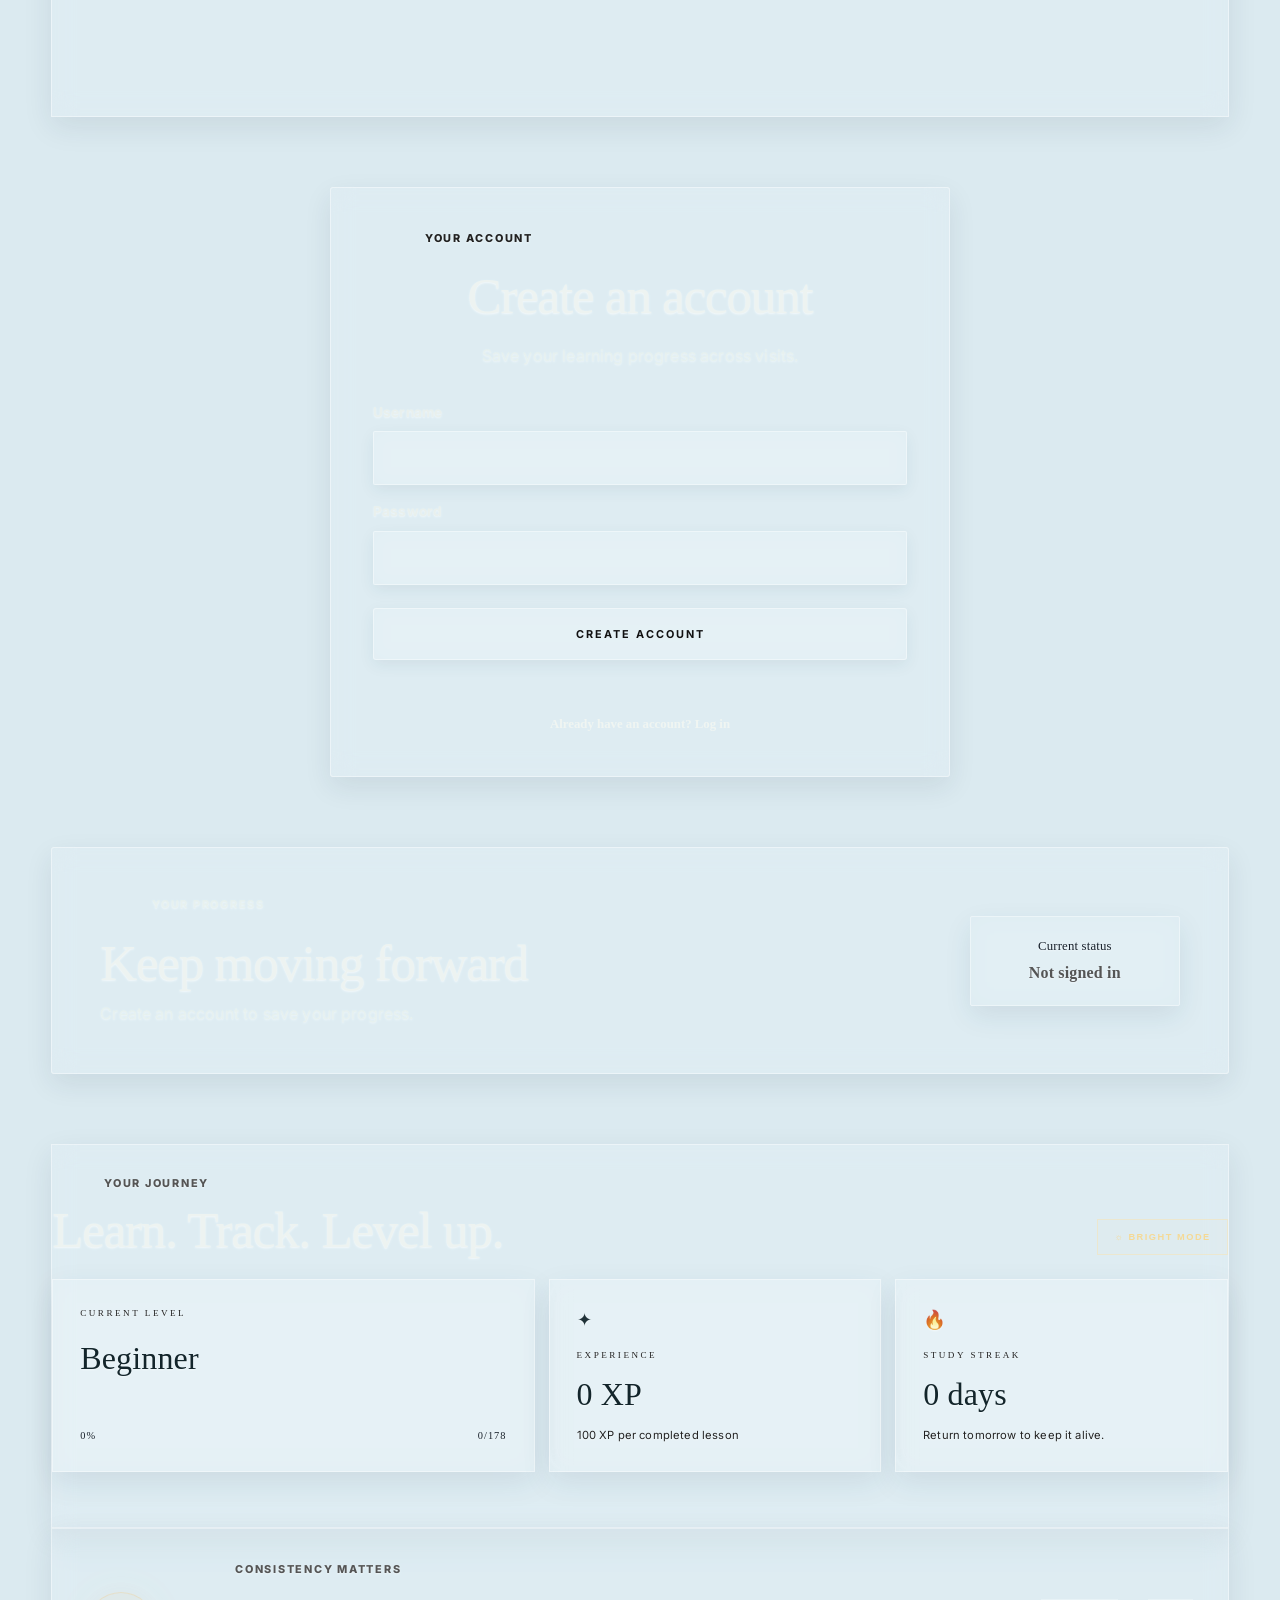
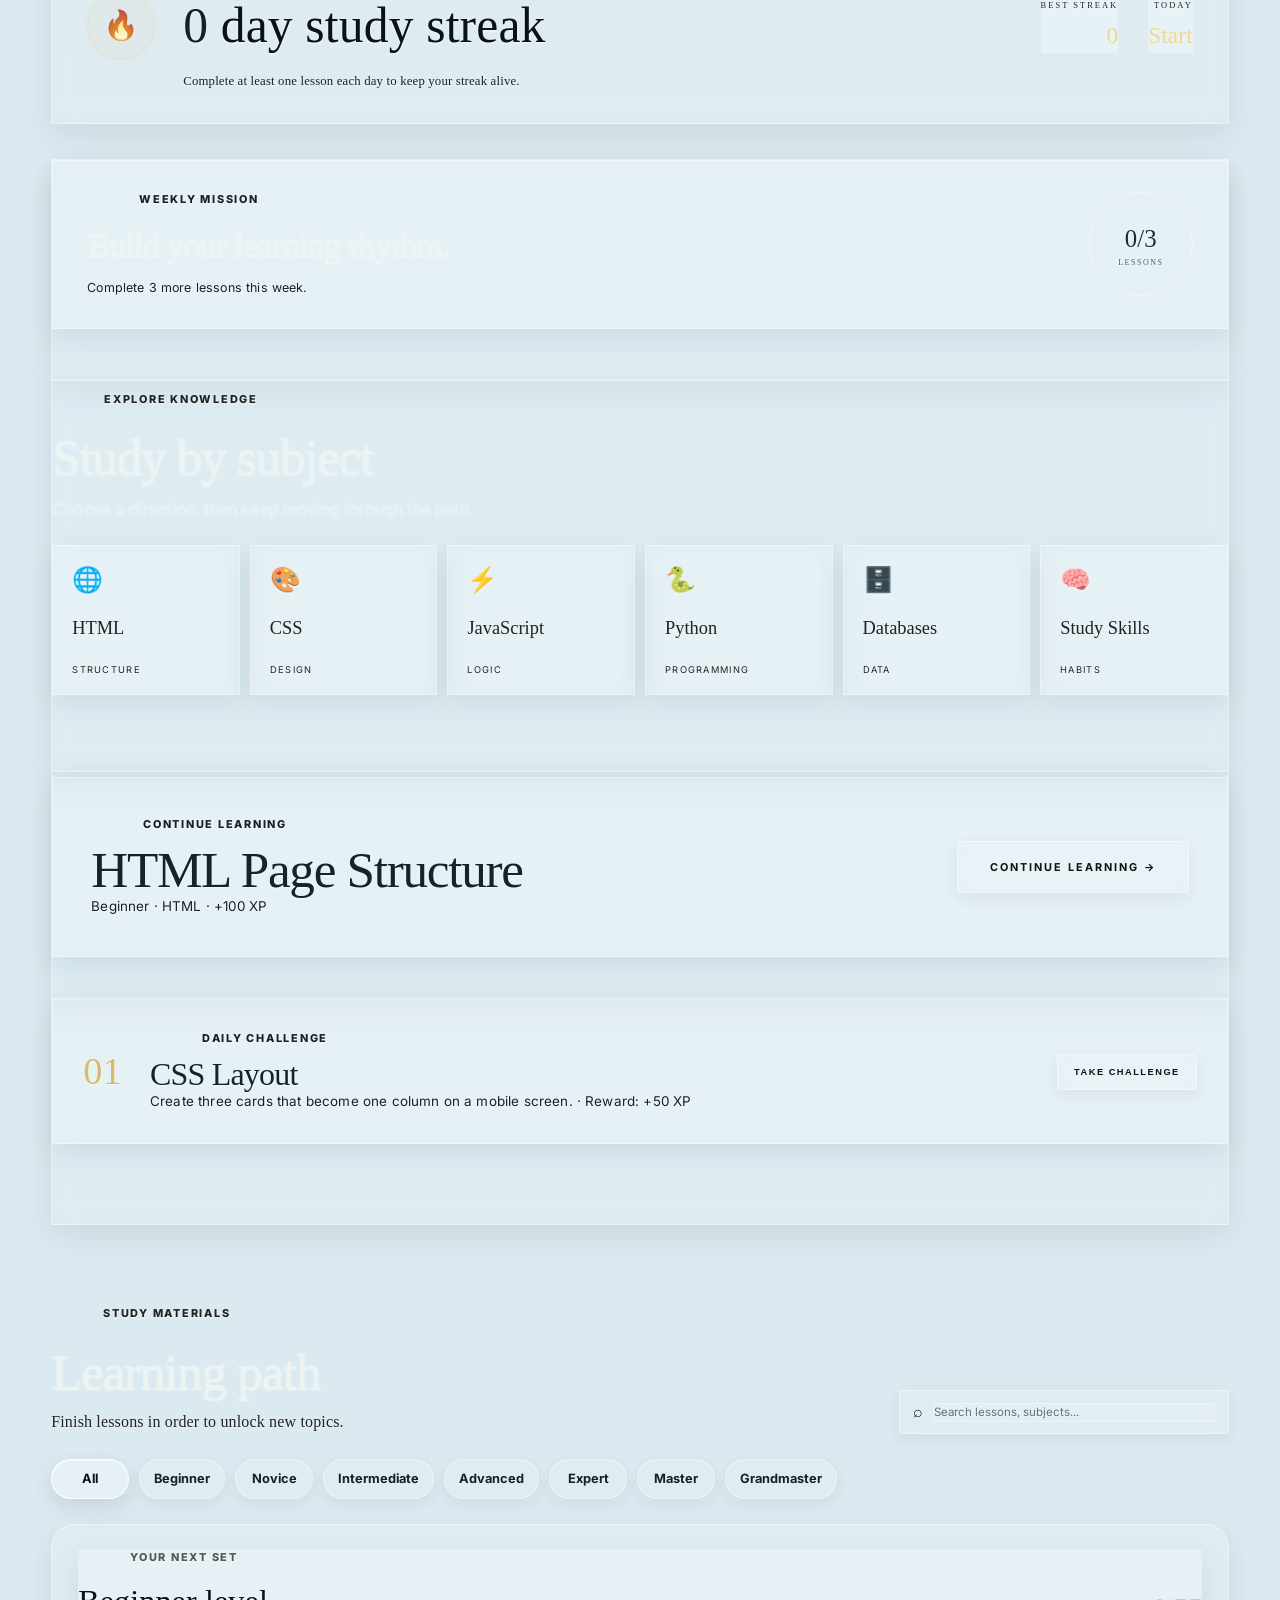
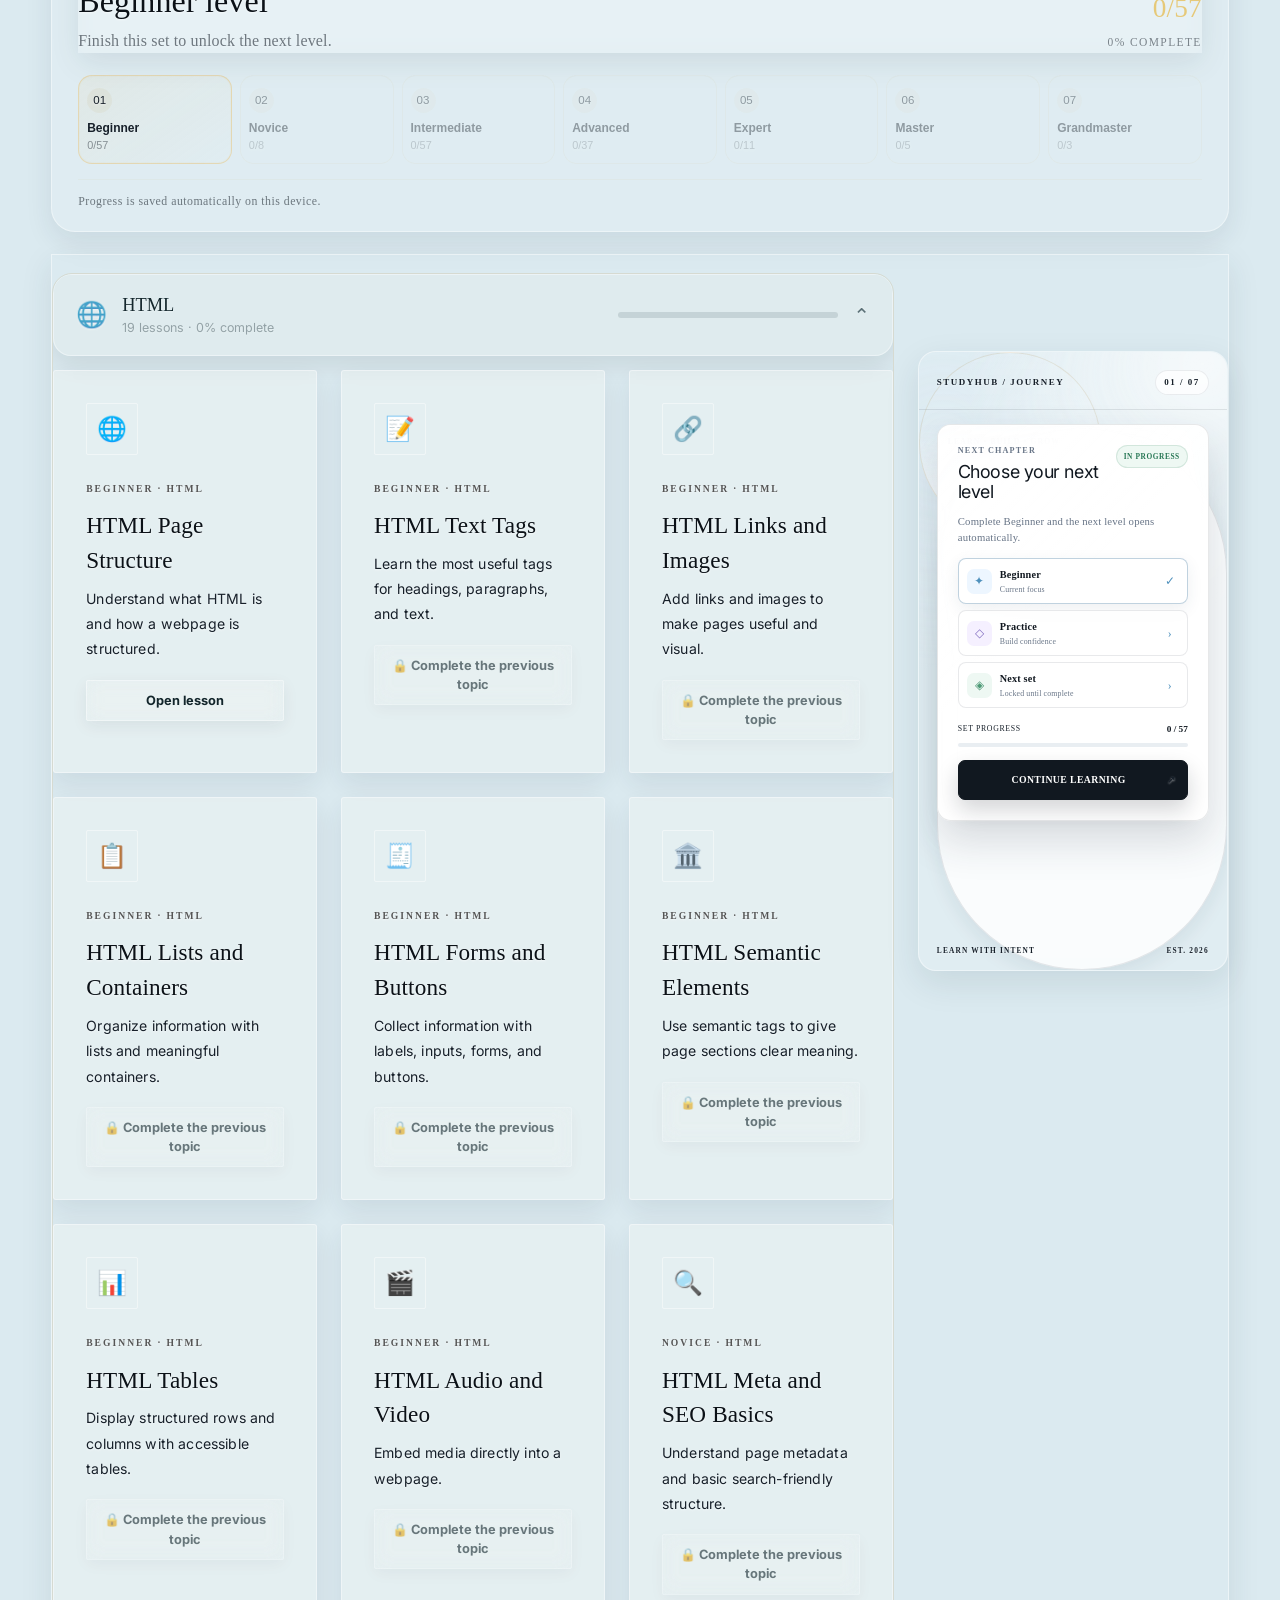
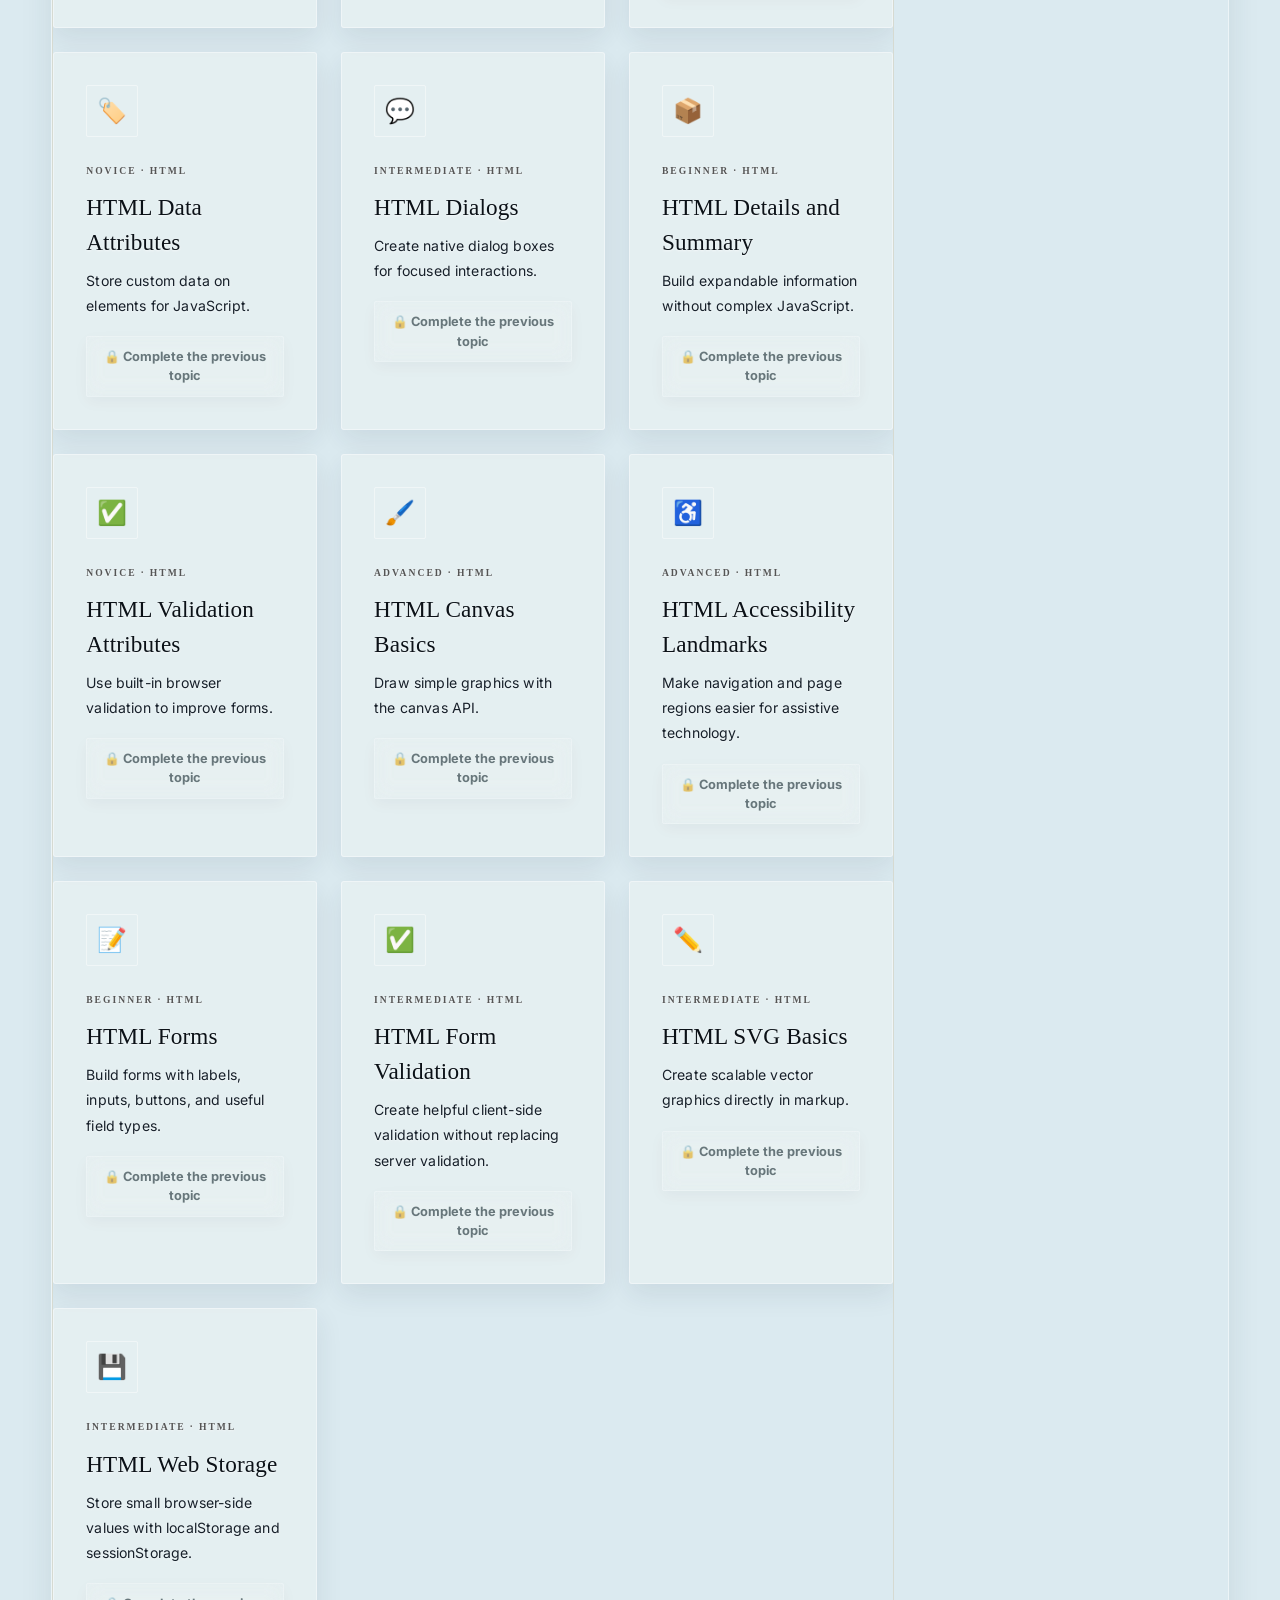
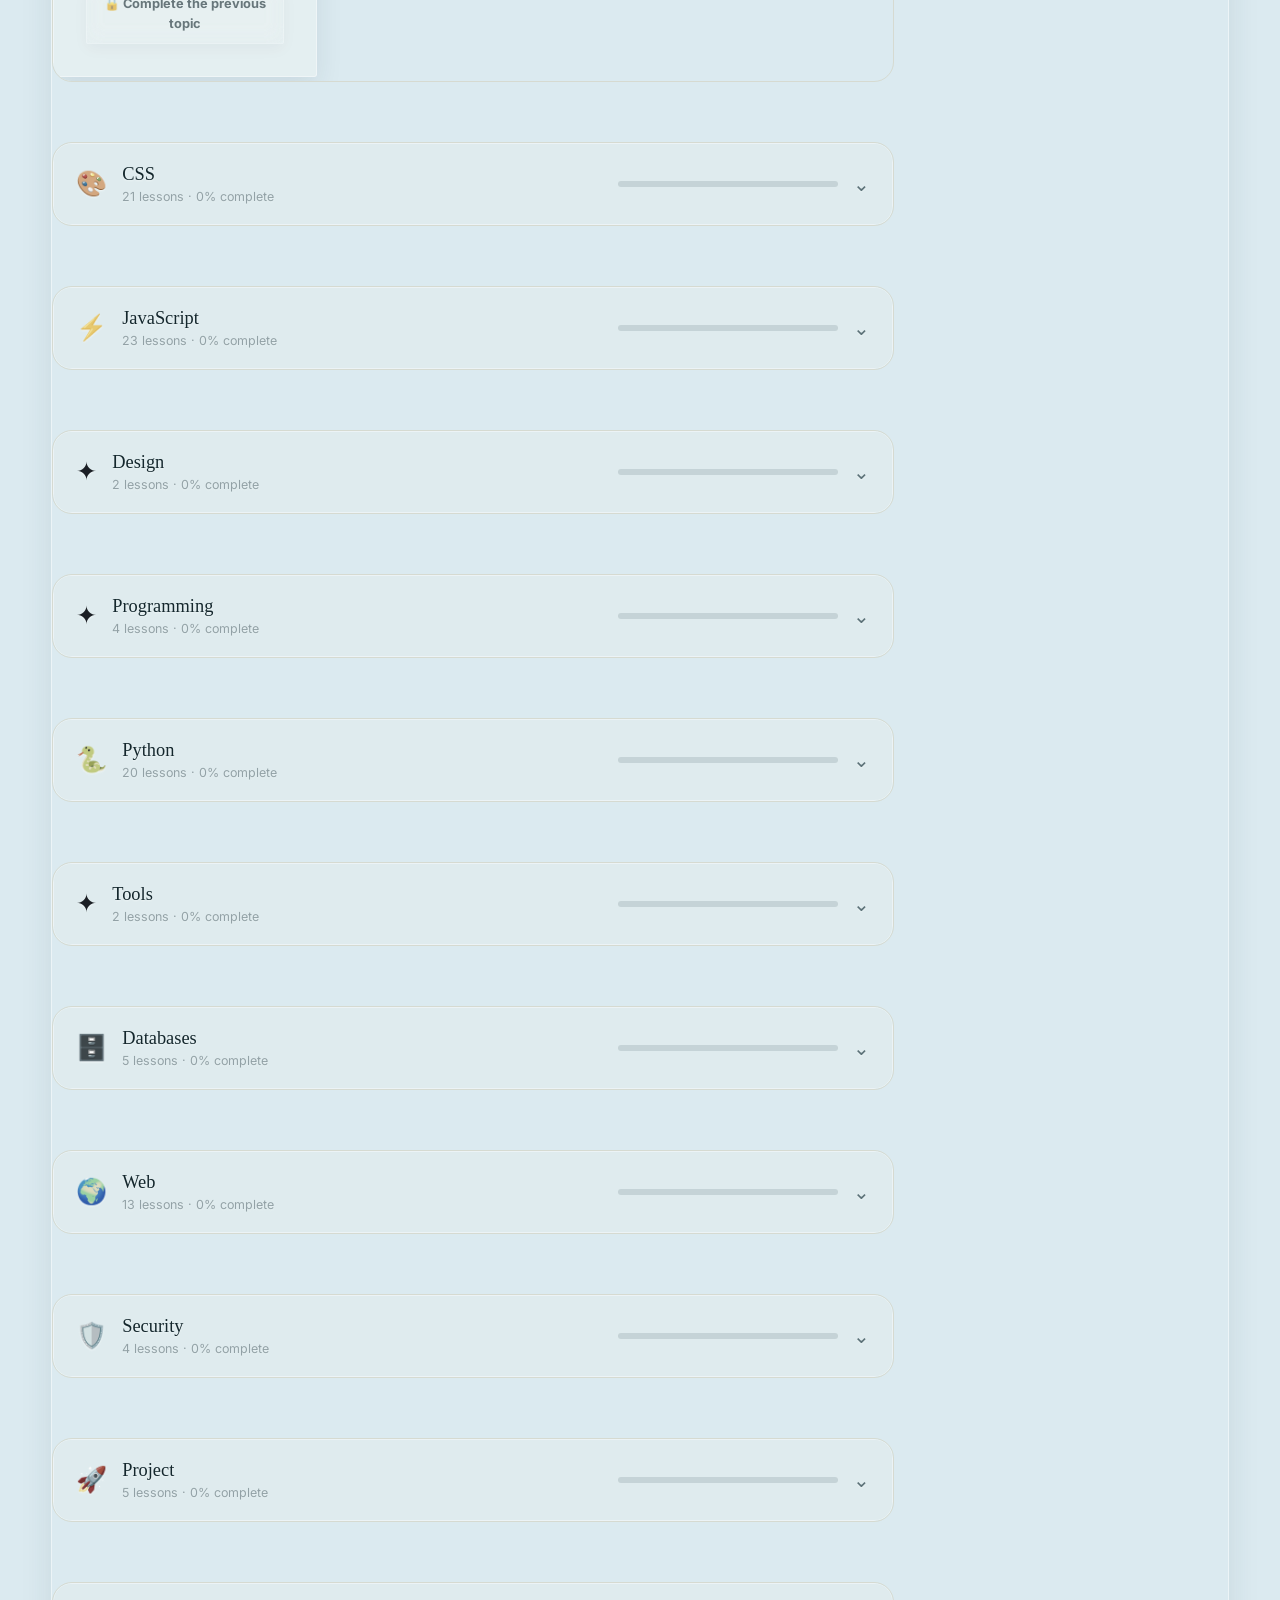
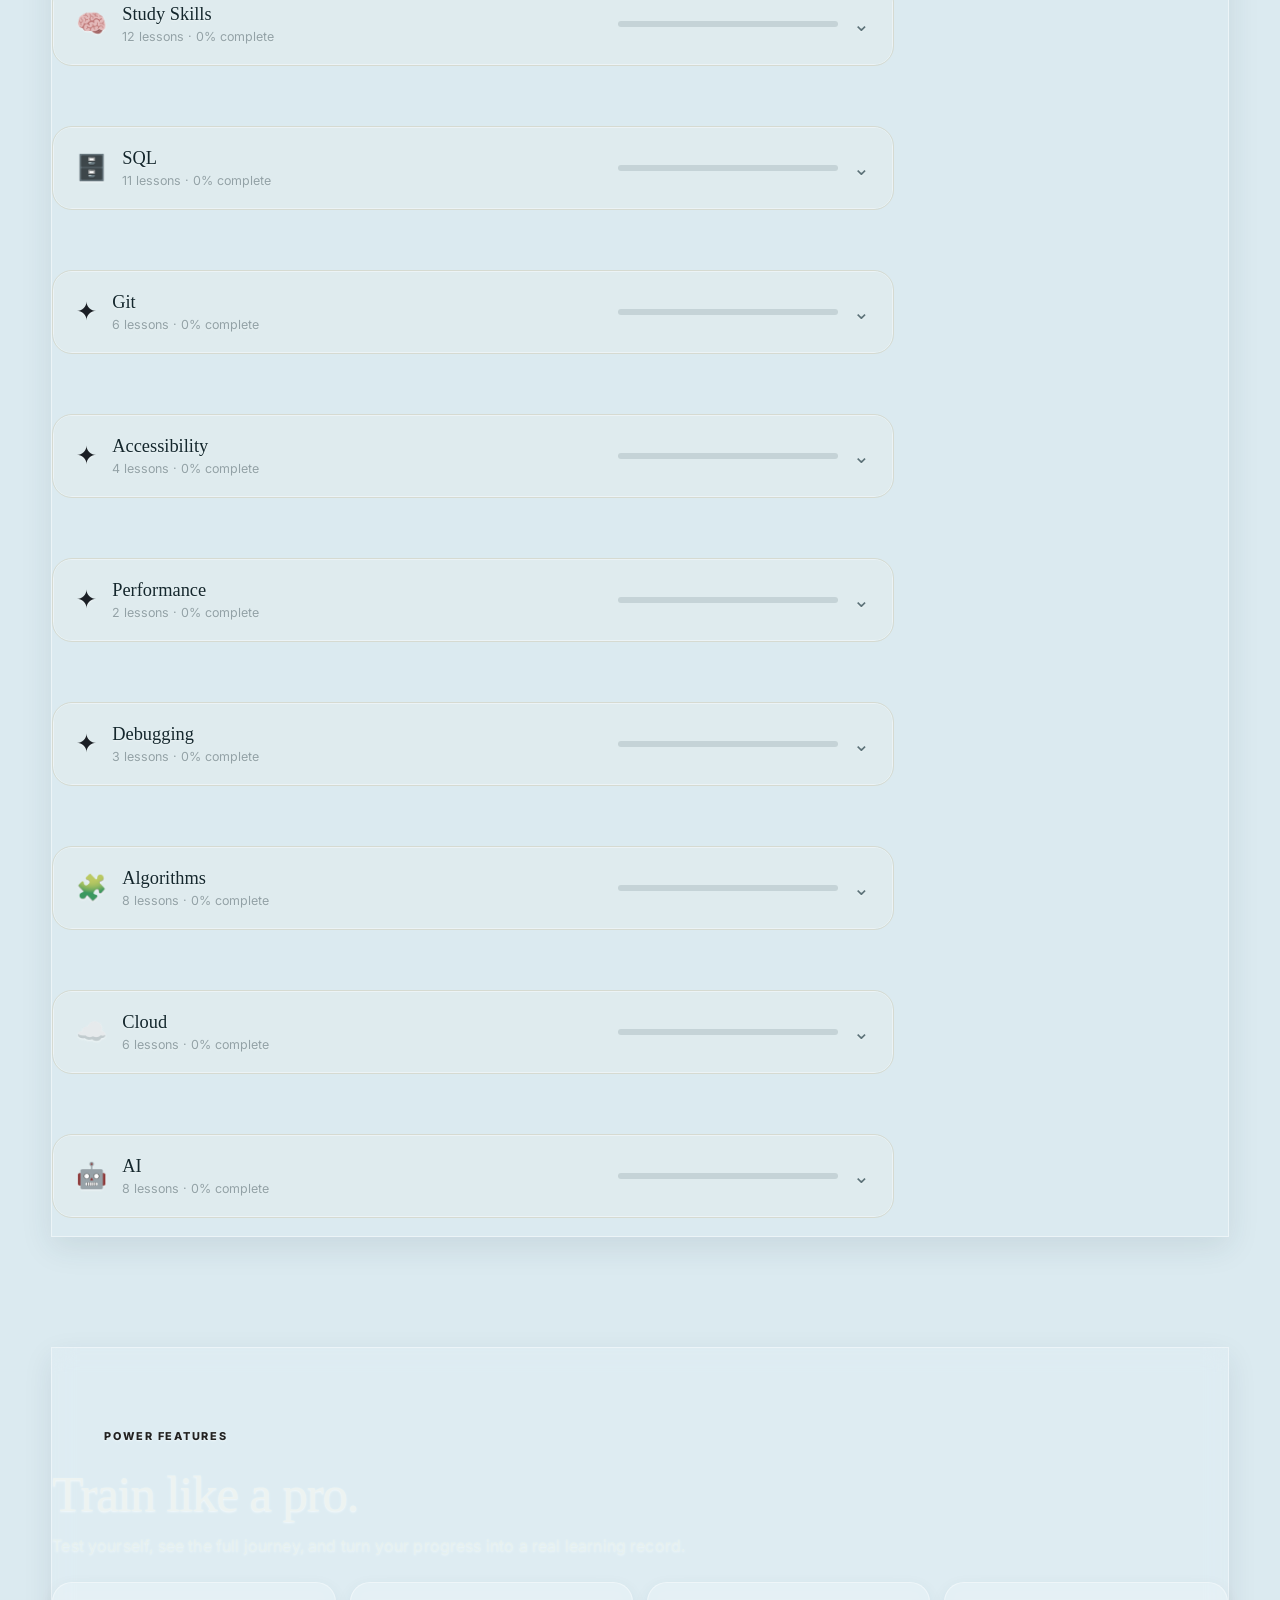
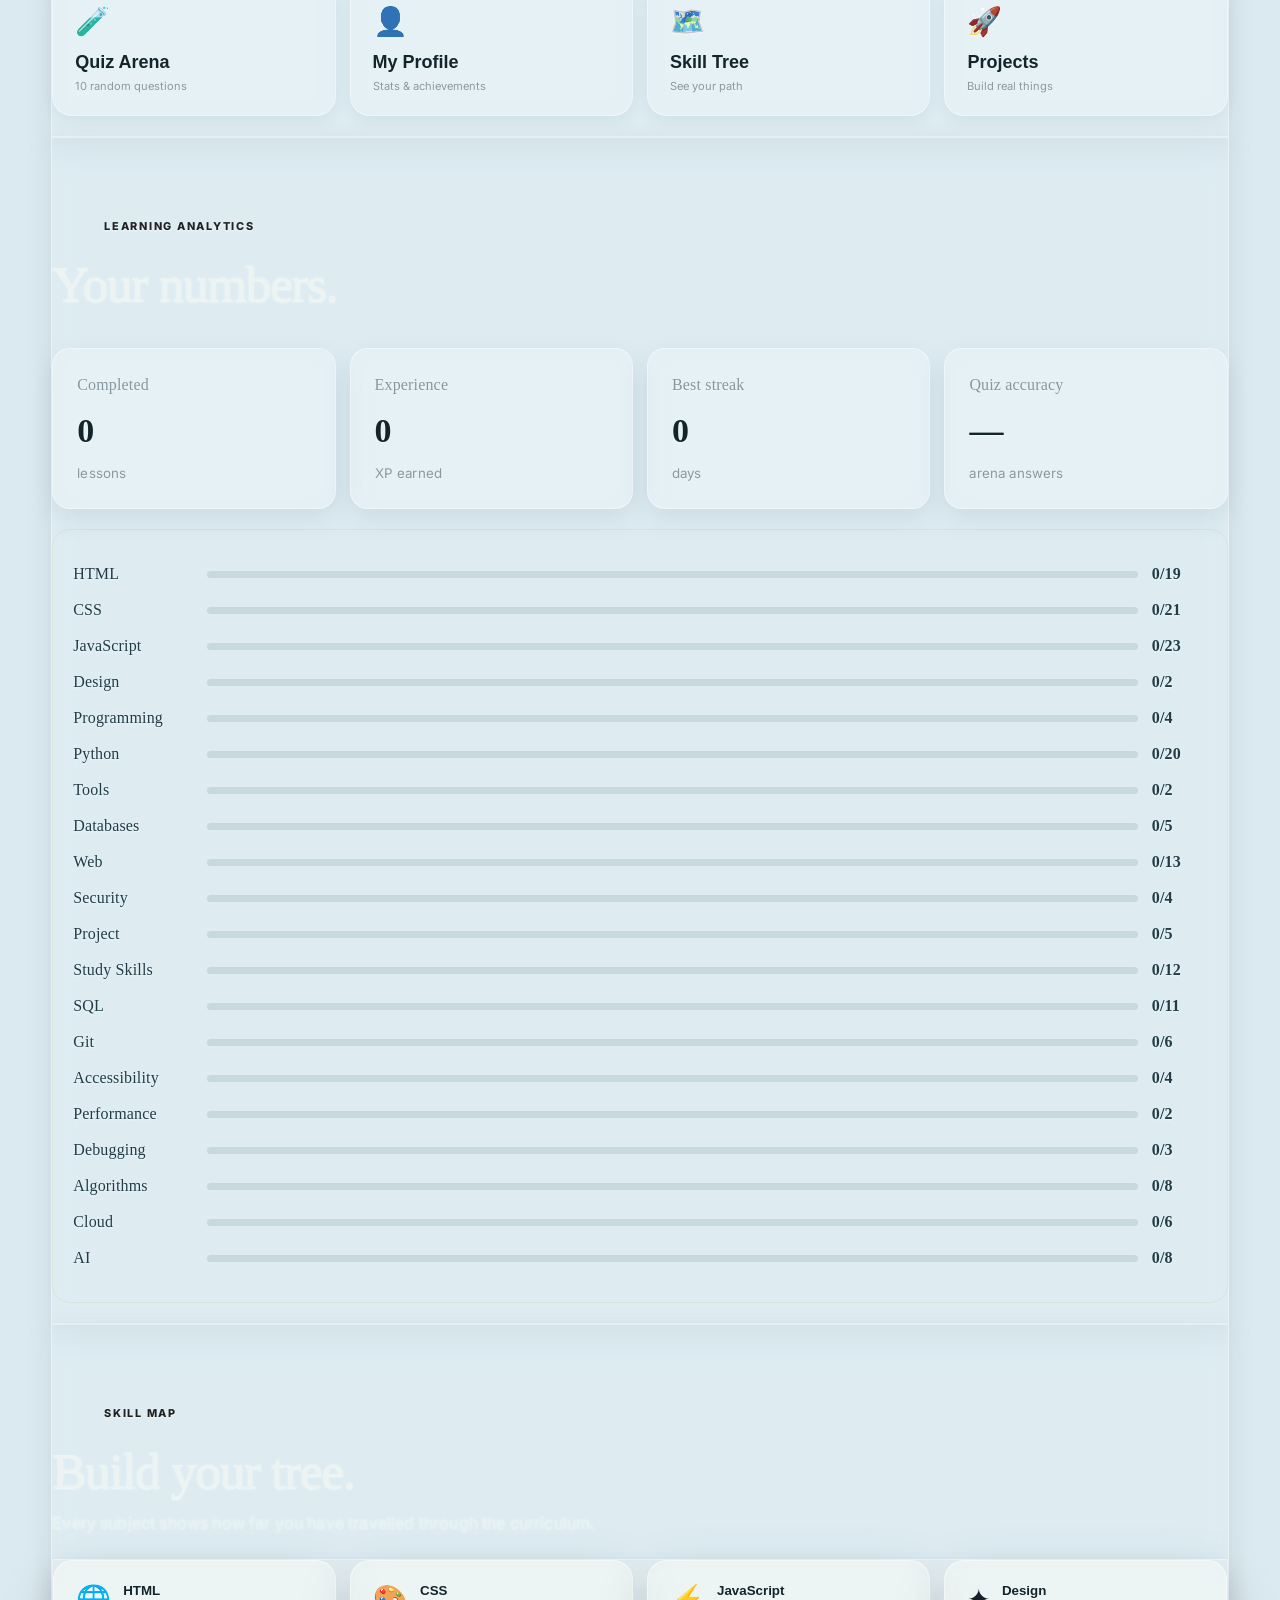
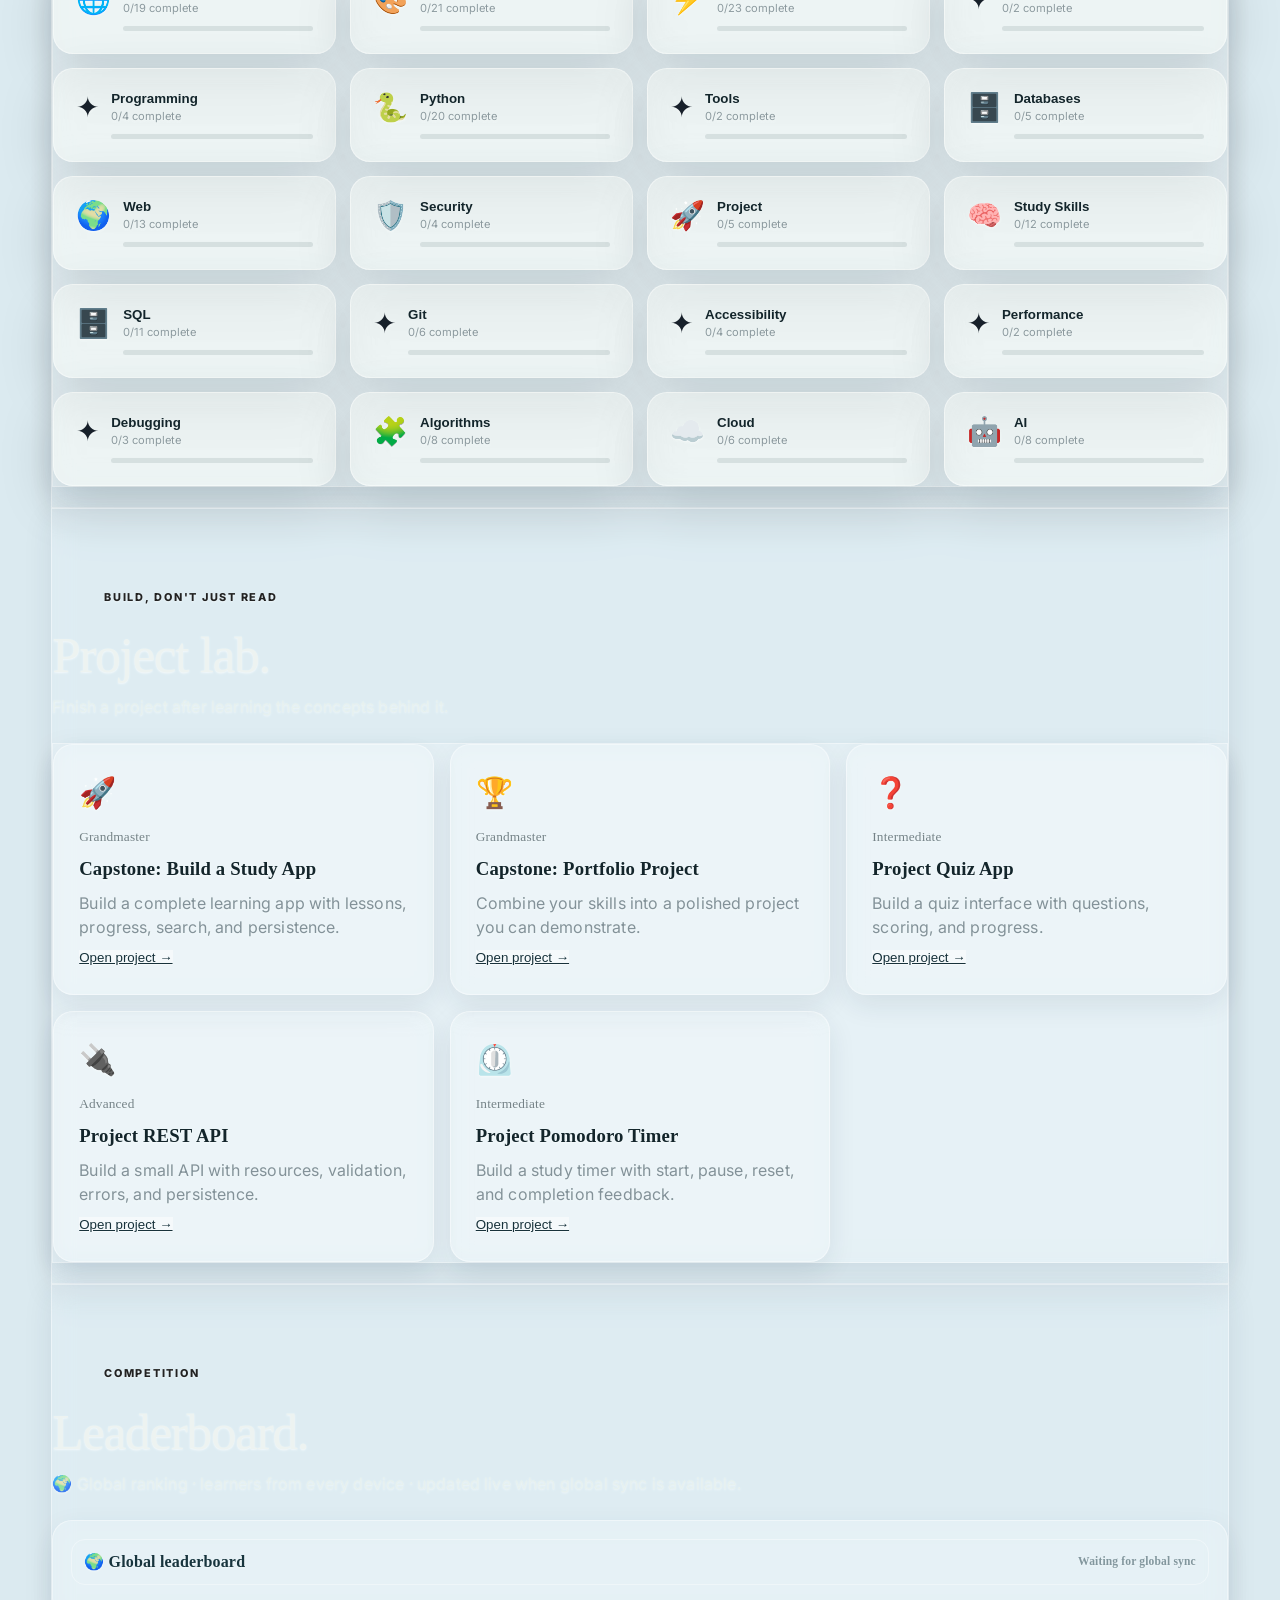
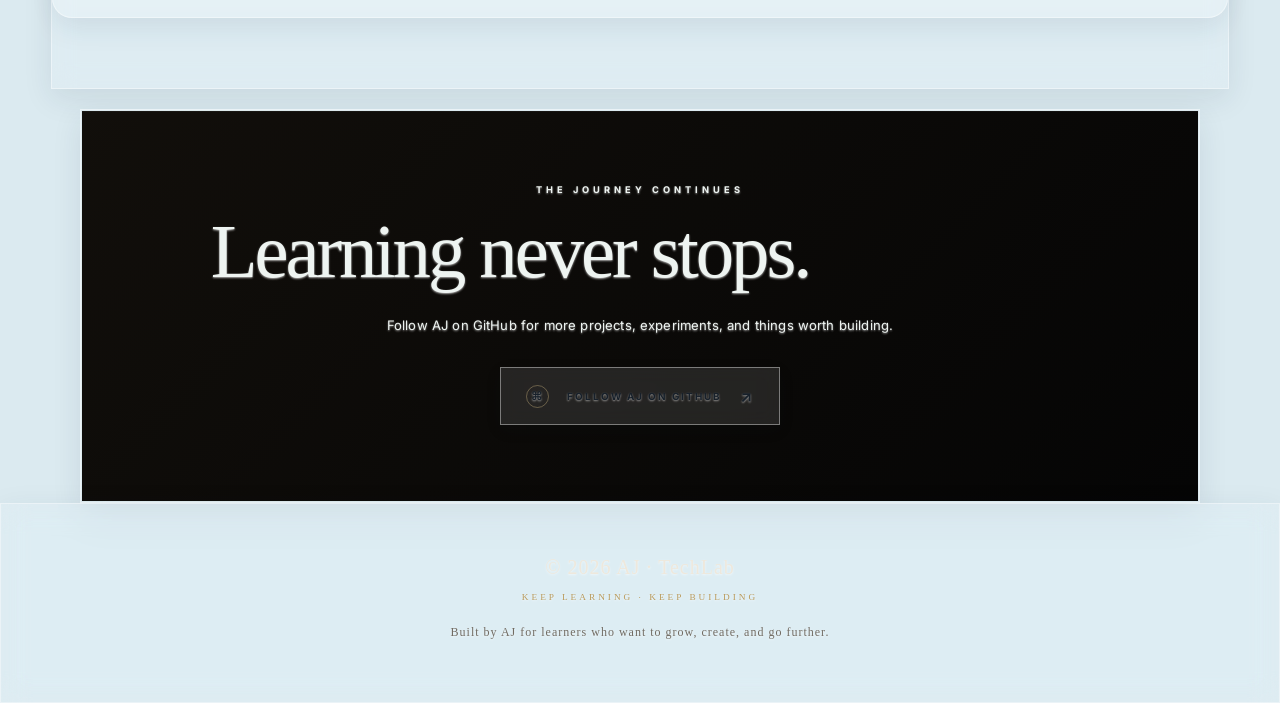
==== commit 999ea5b8: "Refresh Study4U branding for new visual design" ====
--- a/index.html
+++ b/index.html
@@ -3,14 +3,14 @@
 <head>
   <meta charset="UTF-8">
   <meta name="viewport" content="width=device-width, initial-scale=1.0">
-  <title>StudyPath</title>
+  <title>Study4U — Learn. Build. Go Further.</title>
   <link rel="stylesheet" href="styles.css">
   <link rel="stylesheet" href="transparent.css">
 </head>
 <body>
   <header class="site-header">
     <nav class="navbar">
-      <a class="logo" href="#">Study<span>Path</span></a>
+      <a class="logo" href="#">Study<span>4U</span></a>
 
       <!-- Stats Display Badge -->
       <div class="stats-badge" aria-label="StudyHub live stats">
--- a/styles.css
+++ b/styles.css
@@ -2987,3 +2987,647 @@
 .luxury-learning-ad::after{
   background:linear-gradient(180deg,rgba(255,255,255,.01) 0%,rgba(255,255,255,.015) 55%,rgba(8,13,15,.16) 100%);
 }
+
+
+/* WARM JAPANESE NIGHT — REFERENCE PALETTE */
+:root{
+  --background:#090706;
+  --surface:#12100d;
+  --text:#f5ead5;
+  --muted:#b7a88f;
+  --primary:#d3a54f;
+  --primary-dark:#f0c978;
+  --border:rgba(205,157,70,.28);
+  --shadow:0 22px 60px rgba(0,0,0,.58);
+  --warm-gold:#d3a54f;
+  --warm-light:#f5d58d;
+  --warm-cream:#fff1cf;
+  --warm-pink:#e69aa6;
+}
+body{
+  background:
+    linear-gradient(180deg,rgba(7,5,4,.94),rgba(12,8,6,.97)),
+    url("https://images.unsplash.com/photo-1712239451066-ebdd7e341948?auto=format&fit=crop&fm=jpg&q=82&w=2400") center top/cover fixed!important;
+  color:var(--text)!important;
+}
+body::before{
+  background:
+    radial-gradient(circle at 72% 18%,rgba(210,160,76,.20),transparent 25%),
+    radial-gradient(circle at 18% 28%,rgba(214,124,141,.10),transparent 24%)!important;
+  filter:blur(65px)!important;
+  animation:luxBreath 9s ease-in-out infinite!important;
+}
+body::after{
+  background-image:radial-gradient(circle,rgba(235,194,113,.20) 1px,transparent 1.6px)!important;
+  background-size:110px 110px!important;
+  opacity:.13!important;
+  animation:starsDrift 28s linear infinite!important;
+}
+.site-header{
+  background:rgba(8,6,5,.82)!important;
+  border-bottom:1px solid rgba(211,165,79,.30)!important;
+  box-shadow:0 10px 40px rgba(0,0,0,.35)!important;
+}
+.logo,.logo span{color:var(--warm-light)!important}
+.nav-links a{color:#d6c7ad!important}
+.nav-links a:hover{color:var(--warm-light)!important}
+.eyebrow,.level{color:var(--warm-gold)!important}
+h1,h2,h3,.section-heading h2,.progress-section h2{color:var(--warm-cream)}
+h1 span{
+  background:linear-gradient(100deg,#9b702f,#f5d58d,#c18c3d,#ffe2a1)!important;
+  -webkit-background-clip:text!important;
+  background-clip:text!important;
+  color:transparent!important;
+}
+.hero-text,.hero-card p,.progress-section p,.section-heading>p:last-child,.material-card p{
+  color:#c3b49c!important;
+}
+.hero-card,.progress-section,.account-section,.material-card,.dashboard-card,.weekly-card,.streak-hero,.achievement-card{
+  background:linear-gradient(145deg,rgba(25,18,13,.94),rgba(10,8,6,.95))!important;
+  border-color:rgba(211,165,79,.26)!important;
+  box-shadow:0 24px 65px rgba(0,0,0,.48),inset 0 1px rgba(255,226,161,.045)!important;
+}
+.hero-card::before,.account-section::before,.progress-section::before,.material-card::before{
+  background:linear-gradient(90deg,transparent,rgba(229,184,95,.18),transparent)!important;
+}
+.card-icon,.material-icon,.dashboard-icon{
+  background:rgba(211,165,79,.10)!important;
+  border-color:rgba(211,165,79,.28)!important;
+  color:#f2c86d!important;
+}
+.material-card:hover{
+  border-color:rgba(240,201,120,.62)!important;
+  box-shadow:0 30px 70px rgba(0,0,0,.62),0 0 35px rgba(211,165,79,.10)!important;
+}
+.filter-button{
+  background:#0f0b08!important;
+  color:#c8b99f!important;
+  border-color:rgba(211,165,79,.24)!important;
+}
+.filter-button.active,.filter-button:hover{
+  background:linear-gradient(135deg,#a87932,#d5aa58)!important;
+  border-color:#e4be72!important;
+  color:#120d08!important;
+}
+.button{
+  background:linear-gradient(135deg,#9f742f,#d9ae5b,#f0cb7d)!important;
+  color:#171006!important;
+  box-shadow:0 12px 35px rgba(211,165,79,.22)!important;
+}
+.button:hover{
+  box-shadow:0 18px 45px rgba(211,165,79,.34)!important;
+}
+.progress-bar{background:#21170e!important}
+.progress-bar span,.dashboard-progress span,.luxury-progress-track i{
+  background:linear-gradient(90deg,#9e7330,#d9ae5b,#f1d08a)!important;
+  box-shadow:0 0 18px rgba(211,165,79,.24)!important;
+}
+.account-form input{
+  background:#0d0906!important;
+  color:#f5ead5!important;
+  border-color:rgba(211,165,79,.28)!important;
+}
+.account-form input:focus{
+  border-color:#d9ae5b!important;
+  box-shadow:0 0 0 4px rgba(211,165,79,.10),0 0 30px rgba(211,165,79,.12)!important;
+}
+.clock-box,.site-footer{
+  background:#100c08!important;
+  color:#b9aa91!important;
+}
+.clock-box strong{color:#e0b766!important}
+.complete-button{
+  border-color:#c99a48!important;
+  color:#d5a653!important;
+  background:#f8f0df!important;
+}
+.complete-button:hover,.complete-button.completed{
+  background:#c99a48!important;
+  color:#120d08!important;
+}
+.stat-item strong{color:#f1d7a0!important}
+.stats-badge{
+  background:rgba(18,12,8,.84)!important;
+  border-color:rgba(211,165,79,.25)!important;
+}
+.stats-status{color:#d8b267!important}
+.text-button{color:#e69aa6!important}
+
+/* remove the old blue/cyan/purple glow */
+body .hero::before{
+  background:radial-gradient(circle,rgba(211,165,79,.17),transparent 68%)!important;
+}
+
+/* =========================================================
+   CINEMATIC GLASS — FULL SITE VISUAL RESET
+   Inspired by the user's landscape reference:
+   airy, premium, translucent panels, readable typography.
+   ========================================================= */
+:root{
+  --background:#081015;
+  --surface:rgba(235,241,238,.13);
+  --surface-solid:#e8eee9;
+  --text:#0d1518;
+  --muted:#51616a;
+  --primary:#20343c;
+  --primary-dark:#0e2028;
+  --border:rgba(255,255,255,.38);
+  --shadow:0 18px 55px rgba(7,18,23,.18);
+  --glass:rgba(238,244,241,.18);
+  --glass-strong:rgba(246,249,246,.72);
+  --ink:#0b171b;
+  --ink-soft:#33454d;
+  --line:rgba(16,35,42,.20);
+}
+
+html{
+  background:#091217;
+  scroll-behavior:smooth;
+}
+body{
+  min-height:100vh;
+  color:var(--text)!important;
+  background:
+    linear-gradient(180deg,rgba(222,232,235,.12),rgba(4,12,16,.30) 48%,rgba(4,10,13,.72)),
+    url("https://images.unsplash.com/photo-1584335204568-b440757daca1?auto=format&fit=crop&fm=jpg&q=90&w=2200") center top/cover fixed!important;
+  font-family:Georgia,"Times New Roman",serif!important;
+  line-height:1.5;
+  overflow-x:hidden;
+}
+body::before{
+  background:
+    radial-gradient(circle at 50% 12%,rgba(255,255,255,.42),transparent 25%),
+    radial-gradient(circle at 10% 48%,rgba(187,216,196,.20),transparent 28%),
+    radial-gradient(circle at 90% 64%,rgba(74,112,126,.18),transparent 30%)!important;
+  filter:blur(34px)!important;
+  opacity:.85!important;
+  animation:none!important;
+}
+body::after{
+  background:none!important;
+  opacity:0!important;
+}
+body.bright-mode{
+  color:var(--text)!important;
+  background:
+    linear-gradient(180deg,rgba(232,239,238,.10),rgba(6,15,19,.34) 50%,rgba(3,10,13,.72)),
+    url("https://images.unsplash.com/photo-1584335204568-b440757daca1?auto=format&fit=crop&fm=jpg&q=90&w=2200") center top/cover fixed!important;
+}
+
+/* HEADER */
+.site-header{
+  position:sticky!important;
+  top:0;
+  z-index:100;
+  background:rgba(229,237,235,.34)!important;
+  border-bottom:1px solid rgba(255,255,255,.34)!important;
+  backdrop-filter:blur(18px) saturate(1.05)!important;
+  -webkit-backdrop-filter:blur(18px) saturate(1.05)!important;
+  box-shadow:0 8px 30px rgba(5,18,22,.12)!important;
+}
+.navbar{
+  width:min(1180px,92%)!important;
+  min-height:72px!important;
+}
+.logo,.logo span{
+  color:#101d21!important;
+  font-family:Georgia,"Times New Roman",serif!important;
+  font-weight:700!important;
+  letter-spacing:-.02em;
+}
+.logo span{color:#324951!important}
+.nav-links a{
+  color:#24383f!important;
+  font-family:Inter,sans-serif!important;
+  font-size:.78rem!important;
+  letter-spacing:.03em;
+}
+.nav-links a:hover{color:#071317!important}
+.stats-badge{
+  background:rgba(244,248,246,.34)!important;
+  border:1px solid rgba(255,255,255,.40)!important;
+  box-shadow:none!important;
+  backdrop-filter:blur(12px);
+}
+.stat-item{color:#32474f!important}
+.stat-item strong{color:#0d1c21!important}
+.stats-status{color:#1d4b39!important}
+.stat-button:hover,.stat-button.starred{
+  background:rgba(255,255,255,.42)!important;
+  color:#182a30!important;
+}
+
+/* TOP PODIUM */
+.top-leaderboard{
+  width:min(1180px,92%);
+  margin:20px auto 0;
+  position:relative;
+  z-index:2;
+}
+.top-leaderboard .leader-podium{
+  max-width:760px;
+  margin:0 auto;
+}
+.podium-card{
+  background:rgba(241,246,243,.48)!important;
+  border:1px solid rgba(255,255,255,.42)!important;
+  color:#101d21!important;
+  box-shadow:0 14px 38px rgba(6,17,21,.13)!important;
+  backdrop-filter:blur(14px)!important;
+}
+.podium-card strong,.podium-card b,.podium-card small{color:#122329!important}
+
+/* GENERAL LAYOUT */
+.container{
+  width:min(1180px,92%)!important;
+}
+main{position:relative;z-index:1}
+.hero{
+  min-height:calc(100vh - 105px);
+  display:grid!important;
+  grid-template-columns:minmax(0,1.15fr) minmax(300px,.72fr)!important;
+  align-items:center!important;
+  gap:7vw!important;
+  padding-top:70px!important;
+  padding-bottom:110px!important;
+}
+.eyebrow{
+  color:#243c45!important;
+  font-family:Inter,sans-serif!important;
+  font-size:.68rem!important;
+  font-weight:800!important;
+  letter-spacing:.16em!important;
+  text-transform:uppercase;
+}
+.hero h1{
+  max-width:760px;
+  color:#f4f7f5!important;
+  font-family:Georgia,"Times New Roman",serif!important;
+  font-size:clamp(3.4rem,7vw,6.7rem)!important;
+  line-height:.92!important;
+  letter-spacing:-.055em!important;
+  text-shadow:0 10px 38px rgba(0,0,0,.28);
+}
+.hero h1 span{
+  background:none!important;
+  -webkit-text-fill-color:#dfe9e5!important;
+  color:#dfe9e5!important;
+}
+.hero-text{
+  max-width:600px;
+  margin:30px 0 28px!important;
+  color:rgba(240,246,244,.84)!important;
+  font-family:Inter,sans-serif!important;
+  font-size:1rem!important;
+}
+.button{
+  background:rgba(243,247,244,.80)!important;
+  color:#101e23!important;
+  border:1px solid rgba(255,255,255,.62)!important;
+  box-shadow:0 12px 34px rgba(4,14,18,.18)!important;
+  font-family:Inter,sans-serif!important;
+  backdrop-filter:blur(12px);
+}
+.button:hover{
+  background:#f5f8f6!important;
+  color:#071317!important;
+  transform:translateY(-2px);
+  box-shadow:0 18px 42px rgba(4,14,18,.24)!important;
+}
+.hero-card{
+  background:rgba(241,246,243,.64)!important;
+  border:1px solid rgba(255,255,255,.52)!important;
+  color:#101d21!important;
+  box-shadow:0 22px 70px rgba(4,15,19,.20)!important;
+  backdrop-filter:blur(20px) saturate(1.08)!important;
+  -webkit-backdrop-filter:blur(20px) saturate(1.08)!important;
+}
+.hero-card h2,.hero-card p{color:#15272d!important}
+.hero-card p{font-family:Inter,sans-serif!important}
+.card-icon{
+  background:rgba(255,255,255,.42)!important;
+  color:#20363e!important;
+  border:1px solid rgba(255,255,255,.46)!important;
+}
+.progress-bar{background:rgba(35,58,66,.13)!important}
+.progress-bar span{
+  background:linear-gradient(90deg,#233b44,#8ea69d)!important;
+  box-shadow:none!important;
+}
+
+/* ALL CONTENT PANELS */
+.achievements-section,
+.progress-section,
+.learning-dashboard,
+.streak-hero,
+.weekly-section,
+.subjects-section,
+.continue-section,
+.challenge-section,
+.section,
+.power-section,
+.analytics-section,
+.skill-section,
+.projects-section,
+.leaderboard-section,
+.account-section{
+  position:relative;
+}
+.section-heading h2,
+.progress-section h2,
+.dashboard-heading h2,
+.weekly-card h2,
+.challenge-card h2,
+.continue-card h2,
+.power-section h2,
+.analytics-section h2,
+.skill-section h2,
+.projects-section h2,
+.leaderboard-section h2,
+.account-section h2{
+  color:#edf3f1!important;
+  font-family:Georgia,"Times New Roman",serif!important;
+  font-weight:500!important;
+  letter-spacing:-.025em;
+}
+.section-heading>p:last-child,
+.progress-section p,
+.weekly-card p,
+.challenge-card p,
+.continue-card p{
+  color:rgba(231,240,237,.82)!important;
+  font-family:Inter,sans-serif!important;
+}
+
+/* glass cards */
+.hero-card,
+.progress-section,
+.account-section,
+.material-card,
+.dashboard-card,
+.weekly-card,
+.streak-hero,
+.achievement-card,
+.subject-card,
+.continue-card,
+.challenge-card,
+.power-button,
+.analytics-card,
+.skill-node,
+.project-card,
+.leaderboard-card{
+  background:rgba(239,245,242,.58)!important;
+  border:1px solid rgba(255,255,255,.42)!important;
+  color:#102027!important;
+  box-shadow:0 18px 55px rgba(5,17,22,.15)!important;
+  backdrop-filter:blur(17px) saturate(1.05)!important;
+  -webkit-backdrop-filter:blur(17px) saturate(1.05)!important;
+}
+.material-card h3,
+.material-card p,
+.dashboard-card strong,
+.dashboard-card small,
+.subject-card b,
+.subject-card small,
+.continue-card h2,
+.challenge-card h2,
+.power-button b,
+.power-button small,
+.analytics-card strong,
+.analytics-card small,
+.skill-node b,
+.skill-node small,
+.project-card h3,
+.project-card p,
+.project-card small,
+.leader-row,
+.leaderboard-sync{
+  color:#13252b!important;
+}
+.material-card p,.dashboard-card small,.subject-card small,.continue-card p,.challenge-card p,.power-button small,.analytics-card small,.skill-node small,.project-card p{
+  font-family:Inter,sans-serif!important;
+  color:#51636b!important;
+}
+.material-card:hover,
+.subject-card:hover,
+.power-button:hover,
+.skill-node:hover,
+.project-card:hover{
+  transform:translateY(-4px);
+  border-color:rgba(255,255,255,.70)!important;
+  box-shadow:0 24px 65px rgba(5,17,22,.22)!important;
+}
+.material-icon,.dashboard-icon,.card-icon{
+  background:rgba(255,255,255,.38)!important;
+  border-color:rgba(255,255,255,.42)!important;
+  color:#1a333c!important;
+}
+.level{color:#35505a!important}
+.complete-button{
+  background:rgba(247,249,247,.74)!important;
+  color:#13262c!important;
+  border:1px solid rgba(19,42,49,.20)!important;
+  font-family:Inter,sans-serif!important;
+}
+.complete-button:hover,.complete-button.completed{
+  background:#182d35!important;
+  color:#f4f8f6!important;
+}
+
+/* LESSON ACCORDIONS — match reference */
+.lesson-subject-group{
+  margin:18px 0!important;
+}
+.lesson-subject-toggle{
+  width:100%!important;
+  min-height:82px!important;
+  padding:18px 22px!important;
+  border-radius:18px!important;
+  border:1px solid rgba(255,255,255,.40)!important;
+  background:rgba(229,237,234,.38)!important;
+  color:#14272d!important;
+  box-shadow:0 8px 28px rgba(4,15,20,.10)!important;
+  backdrop-filter:blur(16px)!important;
+  -webkit-backdrop-filter:blur(16px)!important;
+  font-family:Georgia,"Times New Roman",serif!important;
+}
+.lesson-subject-toggle:hover{
+  background:rgba(245,249,247,.50)!important;
+  border-color:rgba(255,255,255,.60)!important;
+}
+.lesson-subject-name strong{color:#14272d!important;font-size:1.15rem!important}
+.lesson-subject-name small{color:#55666c!important;font-family:Inter,sans-serif!important}
+.lesson-subject-icon{filter:saturate(.55)!important}
+.lesson-subject-progress{background:rgba(20,43,50,.12)!important}
+.lesson-subject-progress i{
+  background:linear-gradient(90deg,#18343d,#789187)!important;
+  box-shadow:none!important;
+}
+.lesson-subject-arrow{color:#173039!important}
+.lesson-subject-content{
+  padding:14px 0 4px!important;
+}
+.subject-material-grid{
+  padding:0!important;
+}
+.subject-material-grid .material-card{
+  background:rgba(239,245,242,.46)!important;
+}
+
+/* SEARCH + FILTER */
+.search-box{
+  background:rgba(239,245,242,.54)!important;
+  border:1px solid rgba(255,255,255,.44)!important;
+  box-shadow:none!important;
+  backdrop-filter:blur(14px);
+}
+.search-box input{
+  color:#14272d!important;
+  font-family:Inter,sans-serif!important;
+}
+.search-box input::placeholder{color:#607078!important}
+.filter-button{
+  background:rgba(236,243,240,.42)!important;
+  color:#294149!important;
+  border:1px solid rgba(255,255,255,.40)!important;
+  font-family:Inter,sans-serif!important;
+}
+.filter-button:hover,.filter-button.active{
+  background:rgba(28,49,57,.88)!important;
+  color:#f1f6f4!important;
+  border-color:rgba(255,255,255,.35)!important;
+}
+
+/* PROGRESS / STREAK / WEEKLY */
+.clock-box{
+  background:rgba(239,245,242,.46)!important;
+  color:#20353d!important;
+  border:1px solid rgba(255,255,255,.42)!important;
+}
+.clock-box strong{color:#11272f!important}
+.dashboard-label,.analytics-card span,.streak-stats span,.weekly-ring span{color:#4b6068!important}
+.dashboard-progress{background:rgba(19,45,52,.12)!important}
+.dashboard-progress span{background:linear-gradient(90deg,#173740,#91a79f)!important;box-shadow:none!important}
+.streak-flame{filter:saturate(.65)}
+.streak-stats>div{background:rgba(255,255,255,.28)!important;border-color:rgba(255,255,255,.35)!important}
+.weekly-ring{background:rgba(255,255,255,.28)!important;border-color:rgba(255,255,255,.42)!important}
+.weekly-ring strong{color:#17313a!important}
+
+/* ACCOUNT */
+.account-section{
+  width:min(1180px,92%)!important;
+  margin:70px auto!important;
+}
+.account-form input{
+  background:rgba(250,252,250,.60)!important;
+  color:#11252c!important;
+  border:1px solid rgba(255,255,255,.50)!important;
+  font-family:Inter,sans-serif!important;
+}
+.account-form input:focus{
+  border-color:#263f48!important;
+  box-shadow:0 0 0 4px rgba(255,255,255,.18)!important;
+}
+.account-form label{color:#e9f0ed!important;font-family:Inter,sans-serif!important}
+.text-button{color:#f0f5f2!important}
+
+/* AD */
+.luxury-learning-ad{
+  border:1px solid rgba(255,255,255,.45)!important;
+  box-shadow:0 24px 70px rgba(4,14,18,.20)!important;
+}
+.luxury-ad-panel{
+  background:rgba(247,249,247,.74)!important;
+  color:#11252b!important;
+  border:1px solid rgba(255,255,255,.66)!important;
+  backdrop-filter:blur(18px)!important;
+}
+.luxury-ad-panel h3,.luxury-ad-copy,.luxury-option strong,.luxury-option small{color:#13272e!important}
+.luxury-option{
+  background:rgba(255,255,255,.40)!important;
+  border-color:rgba(18,42,49,.12)!important;
+}
+.luxury-ad-button{
+  background:#152b33!important;
+  color:#f4f8f6!important;
+}
+
+/* POWER / ANALYTICS / PROJECTS */
+.power-button span,.dashboard-icon{filter:grayscale(.28)}
+.analytics-row div{background:rgba(17,41,48,.10)!important}
+.analytics-row i{background:linear-gradient(90deg,#193943,#8ea69d)!important}
+.analytics-row span,.analytics-row b{color:#213c45!important}
+.skill-node em{background:rgba(17,41,48,.10)!important}
+.skill-node em i{background:#294750!important}
+.project-card button,.outline-button{
+  background:rgba(255,255,255,.46)!important;
+  color:#18323b!important;
+  border-color:rgba(24,50,59,.24)!important;
+}
+
+/* LEADERBOARD */
+.leader-row{
+  background:rgba(247,250,248,.40)!important;
+  border-color:rgba(255,255,255,.35)!important;
+}
+.leaderboard-sync span{color:#17343d!important}
+.leaderboard-sync small{color:#587078!important}
+
+/* FOOTER / GITHUB */
+.github-promo{
+  background:rgba(11,25,31,.64)!important;
+  border-top:1px solid rgba(255,255,255,.18)!important;
+  border-bottom:1px solid rgba(255,255,255,.18)!important;
+  backdrop-filter:blur(14px)!important;
+}
+.github-promo h2,.github-promo p,.github-promo-kicker{color:#eef4f1!important}
+.github-promo-button{
+  background:rgba(244,248,246,.84)!important;
+  color:#10252c!important;
+}
+.site-footer{
+  background:rgba(6,14,18,.78)!important;
+  color:#b8c7c3!important;
+  border-top:1px solid rgba(255,255,255,.18)!important;
+}
+.footer-brand,.footer-tagline,.footer-copy{color:#c8d3d0!important}
+
+/* REMOVE OLD COOL GLOW / COLOR CASTS */
+body *{--primary:#20343c}
+.hero::before,.account-section::before,.progress-section::before,.material-card::before{
+  background:linear-gradient(90deg,transparent,rgba(255,255,255,.12),transparent)!important;
+}
+button,a{transition:transform .22s ease,background .22s ease,border-color .22s ease,box-shadow .22s ease,color .22s ease}
+
+/* MOBILE */
+@media (max-width:900px){
+  .stats-badge{display:none!important}
+  .nav-links{gap:12px}
+  .nav-links a:nth-child(n+3){display:none}
+  .hero{
+    min-height:auto!important;
+    grid-template-columns:1fr!important;
+    gap:32px!important;
+    padding-top:70px!important;
+    padding-bottom:70px!important;
+  }
+  .hero h1{font-size:clamp(3rem,13vw,5rem)!important}
+  .hero-card{max-width:620px}
+  .lesson-subject-toggle{min-height:76px!important}
+}
+@media (max-width:600px){
+  .navbar{min-height:64px!important}
+  .logo{font-size:1.15rem!important}
+  .nav-links a{font-size:.68rem!important}
+  .top-leaderboard{margin-top:12px}
+  .hero{padding-top:48px!important}
+  .hero-text{font-size:.9rem!important}
+  .section-heading h2,.progress-section h2{font-size:2rem!important}
+  .lesson-subject-toggle{padding:15px 14px!important;border-radius:15px!important}
+  .lesson-subject-name strong{font-size:1rem!important}
+  .material-card{border-radius:16px!important}
+  .luxury-learning-ad{min-height:520px!important}
+}
+@media (prefers-reduced-motion:reduce){
+  *,*::before,*::after{animation-duration:.01ms!important;animation-iteration-count:1!important;scroll-behavior:auto!important}
+}
--- a/transparent.css
+++ b/transparent.css
@@ -508,3 +508,579 @@
 }
 .luxury-learning-ad{background:rgba(255,255,255,.18)!important;}
 .site-footer{background:rgba(255,255,255,.12)!important;}
+
+/* GLOBAL LEADERBOARD — GLASS + MOBILE */
+.leaderboard-card{
+  width:100%!important;
+  overflow:hidden!important;
+}
+.leaderboard-sync{
+  display:flex!important;
+  align-items:center!important;
+  justify-content:space-between!important;
+  gap:12px!important;
+  padding:10px 12px!important;
+  margin-bottom:14px!important;
+  border:1px solid rgba(255,255,255,.36)!important;
+  border-radius:14px!important;
+  background:rgba(255,255,255,.12)!important;
+  color:#111820!important;
+  font-weight:800!important;
+}
+.leaderboard-sync small{
+  font-size:.72rem!important;
+  opacity:.7!important;
+  white-space:nowrap!important;
+}
+.leader-podium{
+  display:grid!important;
+  grid-template-columns:repeat(3,minmax(0,1fr))!important;
+  gap:12px!important;
+  align-items:stretch!important;
+}
+.podium-card,.leader-row{
+  min-width:0!important;
+  border:1px solid rgba(255,255,255,.42)!important;
+  background:rgba(255,255,255,.14)!important;
+  backdrop-filter:blur(9px)!important;
+  -webkit-backdrop-filter:blur(9px)!important;
+  border-radius:16px!important;
+}
+.podium-card{
+  padding:18px 14px!important;
+  display:flex!important;
+  flex-direction:column!important;
+  align-items:center!important;
+  justify-content:center!important;
+  text-align:center!important;
+  gap:5px!important;
+}
+.podium-card strong,.leader-row span{overflow:hidden!important;text-overflow:ellipsis!important;white-space:nowrap!important;max-width:100%!important;}
+.podium-card b,.leader-row b{color:#101820!important;}
+.leaderboard-list{display:grid!important;gap:8px!important;margin-top:14px!important;}
+.leader-row{
+  display:grid!important;
+  grid-template-columns:52px minmax(0,1fr) auto auto!important;
+  align-items:center!important;
+  gap:12px!important;
+  padding:12px 14px!important;
+}
+.leader-row strong{color:#33404c!important;}
+.leader-row small{white-space:nowrap!important;opacity:.75!important;}
+@media(max-width:700px){
+  .leaderboard-card{padding:12px!important;}
+  .leader-podium{grid-template-columns:1fr!important;gap:10px!important;}
+  .podium-card{display:grid!important;grid-template-columns:42px minmax(0,1fr) auto!important;text-align:left!important;gap:9px!important;padding:12px!important;}
+  .podium-card small{grid-column:2 / 4!important;}
+  .leaderboard-sync{align-items:flex-start!important;flex-direction:column!important;}
+  .leader-row{grid-template-columns:38px minmax(0,1fr) auto!important;gap:8px!important;padding:11px 10px!important;}
+  .leader-row small{grid-column:2 / 4!important;}
+  .leader-row b{font-size:.84rem!important;}
+}
+@media(min-width:701px){
+  .leaderboard-section .leaderboard-card{padding:18px!important;}
+}
+
+/* LEARNING PATH FILTERS — PERFECT TRANSPARENT GLASS */
+.filter-buttons{
+  display:flex!important;
+  flex-wrap:wrap!important;
+  gap:10px!important;
+  margin-bottom:25px!important;
+}
+.filter-button{
+  flex:0 1 auto!important;
+  width:auto!important;
+  min-width:78px!important;
+  padding:9px 14px!important;
+  border:1px solid rgba(255,255,255,.42)!important;
+  border-radius:999px!important;
+  background:rgba(255,255,255,.14)!important;
+  background-image:none!important;
+  color:#15202a!important;
+  box-shadow:0 6px 18px rgba(30,55,70,.08)!important;
+  backdrop-filter:blur(10px) saturate(120%)!important;
+  -webkit-backdrop-filter:blur(10px) saturate(120%)!important;
+  transition:background .2s ease,border-color .2s ease,transform .2s ease,box-shadow .2s ease!important;
+}
+.filter-button:hover{
+  background:rgba(255,255,255,.27)!important;
+  border-color:rgba(255,255,255,.68)!important;
+  color:#081118!important;
+  transform:translateY(-1px)!important;
+}
+.filter-button.active{
+  background:rgba(255,255,255,.34)!important;
+  background-image:none!important;
+  border-color:rgba(255,255,255,.78)!important;
+  color:#071017!important;
+  box-shadow:0 8px 22px rgba(30,55,70,.12),inset 0 1px 0 rgba(255,255,255,.55)!important;
+}
+.filter-button:focus-visible{
+  outline:2px solid rgba(255,255,255,.8)!important;
+  outline-offset:2px!important;
+}
+@media(max-width:700px){
+  .filter-buttons{
+    display:grid!important;
+    grid-template-columns:repeat(2,minmax(0,1fr))!important;
+    gap:8px!important;
+  }
+  .filter-button{
+    width:100%!important;
+    min-width:0!important;
+    padding:9px 6px!important;
+    font-size:.72rem!important;
+  }
+}
+
+/* WHOLE WEBSITE — UNIFIED TRANSPARENT GLASS SYSTEM */
+:root{
+  --site-glass:rgba(255,255,255,.13)!important;
+  --site-glass-strong:rgba(255,255,255,.20)!important;
+  --site-glass-border:rgba(255,255,255,.40)!important;
+  --site-glass-shadow:0 10px 28px rgba(24,48,62,.09)!important;
+}
+
+/* Main structural surfaces stay transparent */
+.container,
+main,
+section,
+.learning-layout,
+.material-grid,
+.continue-grid,
+.subject-grid,
+.challenge-grid,
+.weekly-grid,
+.analytics-grid,
+.project-grid,
+.skill-tree-grid{
+  background:transparent!important;
+  background-image:none!important;
+}
+
+/* Primary cards / panels across the entire site */
+.hero-card,
+.stats-badge,
+.progress-section,
+.account-section,
+.material-card,
+.clock-box,
+.dashboard-card,
+.streak-hero,
+.weekly-card,
+.subject-card,
+.continue-card,
+.challenge-card,
+.power-button,
+.analytics-card,
+.skill-tree-grid,
+.project-grid,
+.project-card,
+.leaderboard-card,
+.feature-dialog,
+.github-promo,
+.master-quote,
+.learning-dashboard,
+.top-leaderboard,
+.achievements-section,
+.lessons-section,
+.subjects-section,
+.continue-section,
+.challenge-section,
+.power-section,
+.analytics-section,
+.skill-section,
+.projects-section,
+.leaderboard-section,
+.weekly-section,
+.lesson-window,
+.profile-hero,
+.profile-grid,
+.quiz-input,
+.quiz-feedback,
+.daily-challenge,
+.power-card,
+.achievement,
+.level-roadmap,
+.level-roadmap-head{
+  background:var(--site-glass)!important;
+  background-image:none!important;
+  border-color:var(--site-glass-border)!important;
+  box-shadow:var(--site-glass-shadow)!important;
+  backdrop-filter:blur(12px) saturate(115%)!important;
+  -webkit-backdrop-filter:blur(12px) saturate(115%)!important;
+}
+
+/* Secondary controls and small surfaces */
+.search-box,
+.filter-button,
+.account-form input,
+.account-form select,
+.account-form textarea,
+.lesson-window details,
+.lesson-window pre,
+.stat-button,
+.button,
+.outline-button,
+.power-button,
+.complete-button,
+.logout-button,
+.github-promo-button{
+  background:rgba(255,255,255,.11)!important;
+  background-image:none!important;
+  border-color:rgba(255,255,255,.40)!important;
+  box-shadow:0 5px 16px rgba(24,48,62,.07)!important;
+  backdrop-filter:blur(9px) saturate(115%)!important;
+  -webkit-backdrop-filter:blur(9px) saturate(115%)!important;
+}
+
+/* Header / footer become glass instead of solid panels */
+.site-header,
+.site-footer{
+  background:rgba(255,255,255,.12)!important;
+  background-image:none!important;
+  backdrop-filter:blur(14px) saturate(120%)!important;
+  -webkit-backdrop-filter:blur(14px) saturate(120%)!important;
+  border-color:rgba(255,255,255,.38)!important;
+}
+
+/* Keep the luxury ad translucent while preserving its artwork */
+.luxury-learning-ad{
+  background:rgba(255,255,255,.16)!important;
+  background-image:none!important;
+  border-color:rgba(255,255,255,.42)!important;
+  box-shadow:0 12px 34px rgba(24,48,62,.10)!important;
+  backdrop-filter:blur(8px) saturate(112%)!important;
+  -webkit-backdrop-filter:blur(8px) saturate(112%)!important;
+}
+
+/* Prevent nested elements from becoming opaque white blocks */
+.hero-card > *,
+.dashboard-card > *,
+.material-card > *,
+.subject-card > *,
+.continue-card > *,
+.challenge-card > *,
+.weekly-card > *,
+.analytics-card > *,
+.project-card > *,
+.leaderboard-card > *,
+.learning-dashboard > *,
+.account-section > *,
+.progress-section > *{
+  background-color:transparent!important;
+}
+
+/* Mobile: preserve spacing without creating solid wrappers */
+@media(max-width:700px){
+  .container,main,section,.learning-layout,.material-grid,.continue-grid,
+  .subject-grid,.challenge-grid,.weekly-grid,.analytics-grid,
+  .project-grid,.skill-tree-grid{
+    background:transparent!important;
+  }
+}
+
+/* =========================================
+   AJ / STUDY4U — SIGNATURE MOTION SYSTEM
+   ========================================= */
+
+html{
+  scroll-behavior:smooth!important;
+}
+
+body{
+  overflow-x:hidden!important;
+}
+
+/* Slow cinematic movement in the windmill backdrop */
+body::before{
+  animation:windmillDrift 26s ease-in-out infinite alternate!important;
+  will-change:background-position,transform!important;
+}
+
+@keyframes windmillDrift{
+  0%{
+    background-position:48% 50%;
+    transform:scale(1.015);
+  }
+  100%{
+    background-position:52% 48%;
+    transform:scale(1.045);
+  }
+}
+
+/* Soft entrance for the major visual hierarchy */
+.site-header{
+  animation:headerDrop .8s cubic-bezier(.2,.8,.2,1) both!important;
+}
+.hero{
+  animation:heroRise 1s cubic-bezier(.2,.8,.2,1) .05s both!important;
+}
+.hero-card{
+  animation:heroFloat 7s ease-in-out 1.1s infinite!important;
+}
+.stats-badge,
+.top-leaderboard{
+  animation:glassReveal .8s cubic-bezier(.2,.8,.2,1) .15s both!important;
+}
+
+.achievements-section,
+.account-section,
+.progress-section,
+.learning-dashboard,
+.weekly-section,
+.subjects-section,
+.continue-section,
+.challenge-section,
+.lessons-section,
+.power-section,
+.analytics-section,
+.skill-section,
+.projects-section,
+.leaderboard-section,
+.github-promo{
+  animation:glassReveal .75s cubic-bezier(.2,.8,.2,1) both!important;
+}
+
+/* Shared interactive depth */
+.hero-card,
+.dashboard-card,
+.streak-hero,
+.weekly-card,
+.subject-card,
+.continue-card,
+.challenge-card,
+.material-card,
+.analytics-card,
+.project-card,
+.leaderboard-card,
+.feature-dialog,
+.github-promo,
+.power-button,
+.achievement,
+.level-roadmap,
+.search-box,
+.account-section,
+.progress-section{
+  transform:translateZ(0)!important;
+  transition:
+    transform .35s cubic-bezier(.2,.8,.2,1),
+    box-shadow .35s ease,
+    border-color .35s ease,
+    background-color .35s ease!important;
+}
+
+.hero-card:hover,
+.dashboard-card:hover,
+.streak-hero:hover,
+.weekly-card:hover,
+.subject-card:hover,
+.continue-card:hover,
+.challenge-card:hover,
+.material-card:hover,
+.analytics-card:hover,
+.project-card:hover,
+.achievement:hover{
+  transform:translateY(-5px) scale(1.008)!important;
+  box-shadow:0 18px 42px rgba(20,48,65,.14),inset 0 1px 0 rgba(255,255,255,.38)!important;
+  border-color:rgba(255,255,255,.62)!important;
+}
+
+/* Premium glowing focus */
+.hero-text h1,
+.section-heading h2{
+  animation:textSettle .9s ease both!important;
+}
+
+.hero-text .eyebrow,
+.section-heading .eyebrow{
+  letter-spacing:.16em!important;
+  animation:eyebrowTrack 1.2s ease both!important;
+}
+
+/* Buttons get a refined lift + highlight */
+.button,
+.outline-button,
+.filter-button,
+.complete-button,
+.logout-button,
+.stat-button,
+.power-button,
+.github-promo-button,
+.luxury-ad-button{
+  position:relative!important;
+  overflow:hidden!important;
+  transition:
+    transform .22s cubic-bezier(.2,.8,.2,1),
+    box-shadow .22s ease,
+    background-color .22s ease,
+    border-color .22s ease!important;
+}
+
+.button::after,
+.outline-button::after,
+.filter-button::after,
+.complete-button::after,
+.logout-button::after,
+.stat-button::after,
+.power-button::after,
+.github-promo-button::after,
+.luxury-ad-button::after{
+  content:""!important;
+  position:absolute!important;
+  top:-120%!important;
+  left:-35%!important;
+  width:28%!important;
+  height:340%!important;
+  pointer-events:none!important;
+  background:linear-gradient(90deg,transparent,rgba(255,255,255,.42),transparent)!important;
+  transform:rotate(18deg)!important;
+  animation:buttonSweep 4.8s ease-in-out infinite!important;
+}
+
+.button:hover,
+.outline-button:hover,
+.filter-button:hover,
+.complete-button:hover,
+.logout-button:hover,
+.stat-button:hover,
+.power-button:hover,
+.github-promo-button:hover,
+.luxury-ad-button:hover{
+  transform:translateY(-2px)!important;
+  box-shadow:0 10px 24px rgba(20,48,65,.14)!important;
+}
+
+/* Learning cards get a gentle living glow */
+.material-card:nth-child(3n+1),
+.subject-card:nth-child(3n+1),
+.project-card:nth-child(3n+1){
+  animation:cardBreath 6s ease-in-out 1s infinite!important;
+}
+.material-card:nth-child(3n+2),
+.subject-card:nth-child(3n+2),
+.project-card:nth-child(3n+2){
+  animation:cardBreath 6s ease-in-out 2s infinite!important;
+}
+
+/* Global leaderboard motion */
+.leaderboard-card{
+  animation:leaderboardGlow 8s ease-in-out infinite!important;
+}
+.podium-card{
+  transition:transform .3s ease,box-shadow .3s ease,background .3s ease!important;
+}
+.podium-card:hover{
+  transform:translateY(-7px) scale(1.015)!important;
+  box-shadow:0 18px 34px rgba(20,48,65,.15)!important;
+}
+.podium-medal{
+  display:inline-block!important;
+  animation:medalFloat 3.2s ease-in-out infinite!important;
+}
+
+/* Luxury ad motion stays restrained */
+.luxury-learning-ad{
+  animation:luxuryBreath 8s ease-in-out infinite!important;
+}
+.luxury-ad-button{
+  animation:adButtonPulse 3.5s ease-in-out infinite!important;
+}
+
+/* Focus rings */
+:focus-visible{
+  outline:2px solid rgba(255,255,255,.86)!important;
+  outline-offset:3px!important;
+}
+
+/* Motion keyframes */
+@keyframes headerDrop{
+  from{opacity:0;transform:translateY(-18px)}
+  to{opacity:1;transform:translateY(0)}
+}
+@keyframes heroRise{
+  from{opacity:0;transform:translateY(28px) scale(.985)}
+  to{opacity:1;transform:translateY(0) scale(1)}
+}
+@keyframes heroFloat{
+  0%,100%{transform:translateY(0)}
+  50%{transform:translateY(-4px)}
+}
+@keyframes glassReveal{
+  from{opacity:0;transform:translateY(18px)}
+  to{opacity:1;transform:translateY(0)}
+}
+@keyframes textSettle{
+  from{opacity:0;filter:blur(5px);transform:translateY(10px)}
+  to{opacity:1;filter:blur(0);transform:translateY(0)}
+}
+@keyframes eyebrowTrack{
+  from{opacity:0;letter-spacing:.06em}
+  to{opacity:1;letter-spacing:.16em}
+}
+@keyframes buttonSweep{
+  0%,55%,100%{left:-35%}
+  75%{left:125%}
+}
+@keyframes cardBreath{
+  0%,100%{box-shadow:0 10px 28px rgba(24,48,62,.09)}
+  50%{box-shadow:0 14px 34px rgba(24,48,62,.13)}
+}
+@keyframes leaderboardGlow{
+  0%,100%{box-shadow:0 10px 28px rgba(24,48,62,.09)}
+  50%{box-shadow:0 14px 36px rgba(24,48,62,.14)}
+}
+@keyframes medalFloat{
+  0%,100%{transform:translateY(0) rotate(0deg)}
+  50%{transform:translateY(-4px) rotate(2deg)}
+}
+@keyframes luxuryBreath{
+  0%,100%{transform:translateZ(0);box-shadow:0 12px 34px rgba(24,48,62,.10)}
+  50%{transform:translateY(-2px);box-shadow:0 17px 42px rgba(24,48,62,.14)}
+}
+@keyframes adButtonPulse{
+  0%,100%{box-shadow:0 5px 16px rgba(24,48,62,.07)}
+  50%{box-shadow:0 10px 26px rgba(24,48,62,.14)}
+}
+
+@media(max-width:700px){
+  .hero{
+    animation-duration:.75s!important;
+  }
+  .hero-card:hover,
+  .dashboard-card:hover,
+  .streak-hero:hover,
+  .weekly-card:hover,
+  .subject-card:hover,
+  .continue-card:hover,
+  .challenge-card:hover,
+  .material-card:hover,
+  .analytics-card:hover,
+  .project-card:hover,
+  .achievement:hover{
+    transform:none!important;
+  }
+  .button:hover,
+  .outline-button:hover,
+  .filter-button:hover,
+  .complete-button:hover,
+  .logout-button:hover,
+  .stat-button:hover,
+  .power-button:hover,
+  .github-promo-button:hover,
+  .luxury-ad-button:hover{
+    transform:none!important;
+  }
+}
+
+@media(prefers-reduced-motion:reduce){
+  *,
+  *::before,
+  *::after{
+    animation-duration:.001ms!important;
+    animation-iteration-count:1!important;
+    scroll-behavior:auto!important;
+    transition-duration:.001ms!important;
+  }
+}
